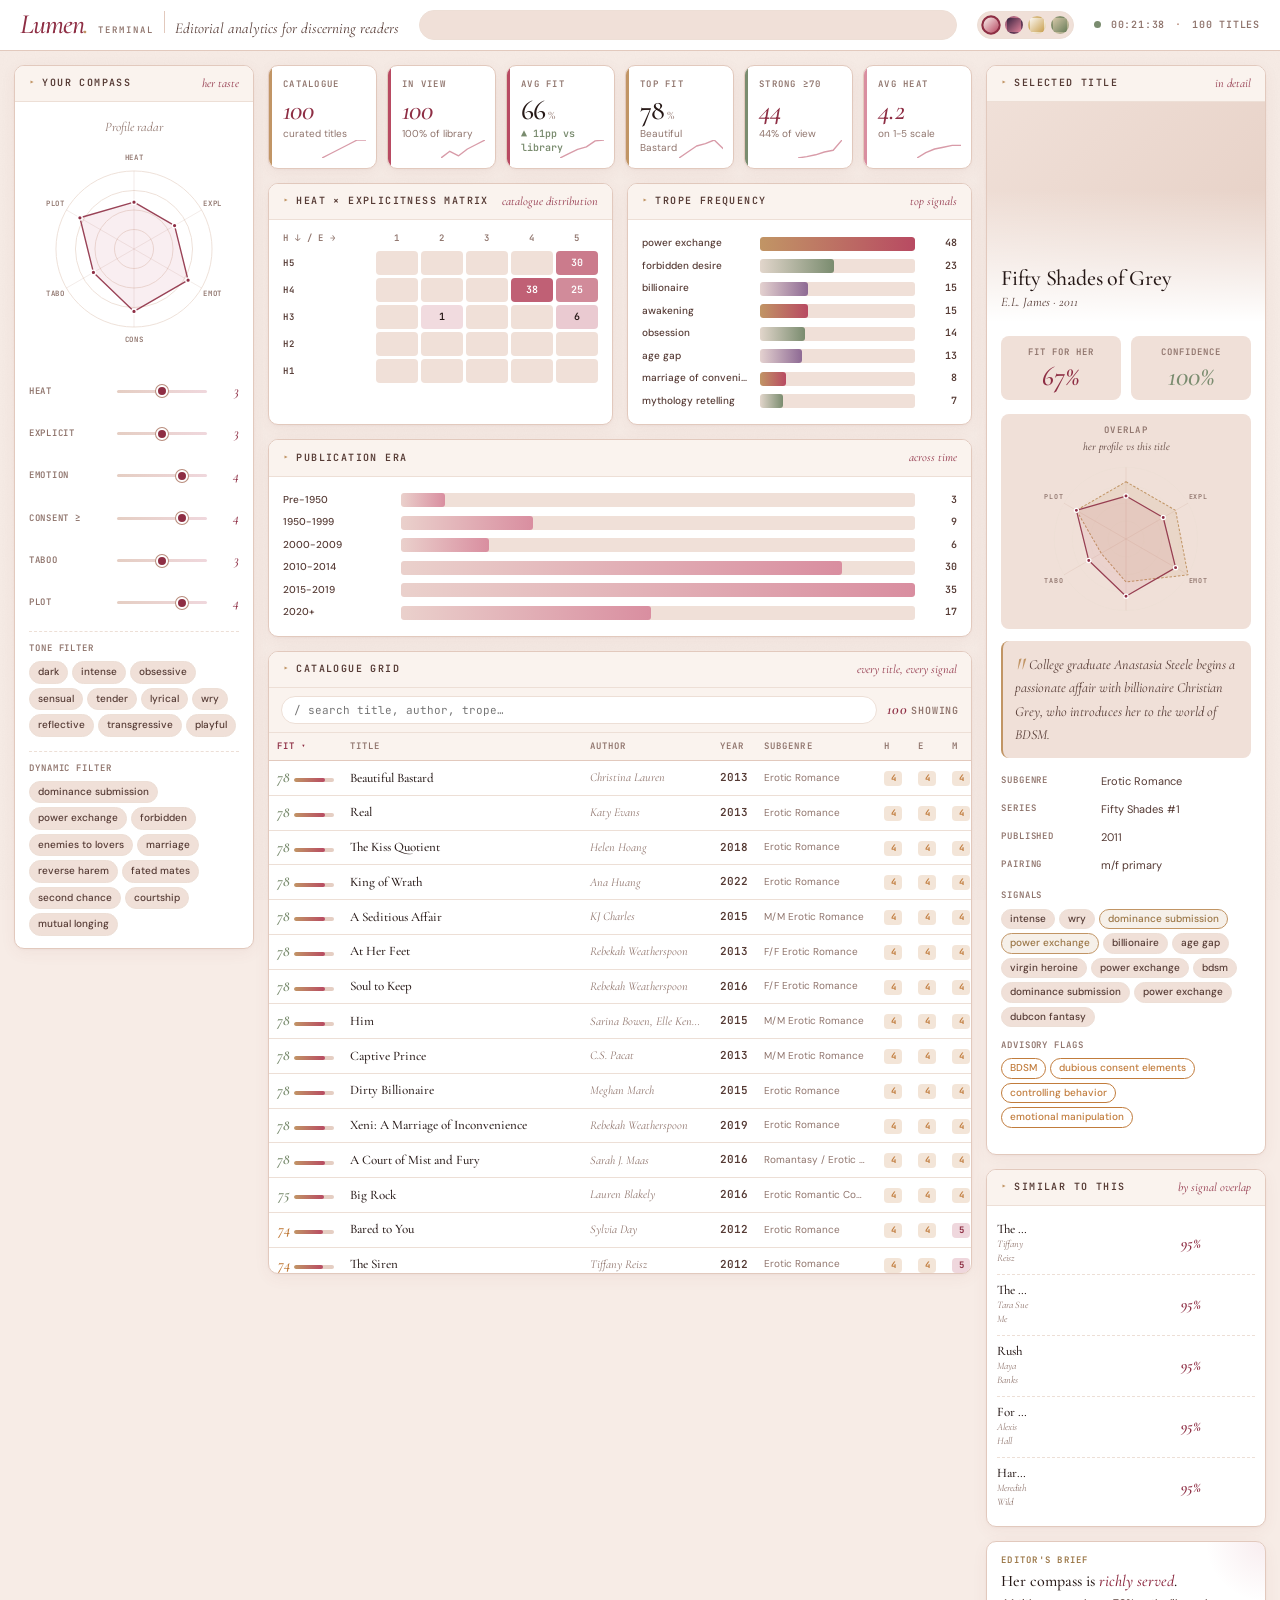
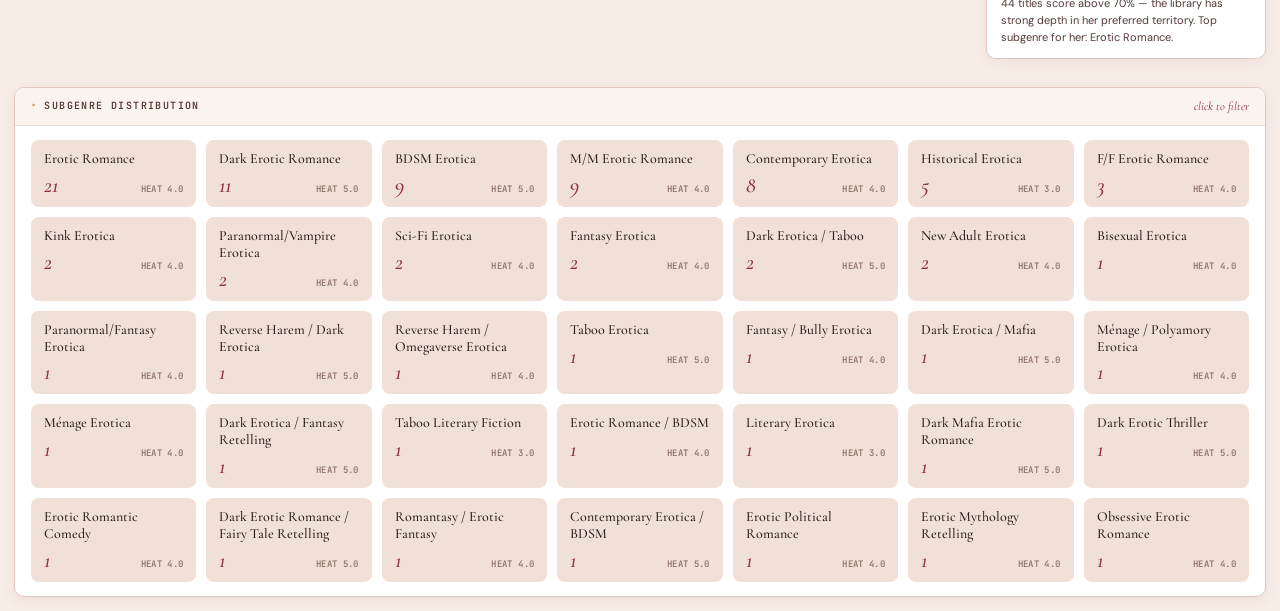
==== lumen_terminal.html @ 03bbaa9b "Rename lumen_terminal to lumen_terminal.html" ====
<!DOCTYPE html>
<html lang="en">
<head>
<meta charset="UTF-8">
<meta name="viewport" content="width=device-width, initial-scale=1.0">
<title>Lumen Terminal — Editorial Analytics for Discerning Readers</title>
<link href="https://fonts.googleapis.com/css2?family=Cormorant+Garamond:ital,wght@0,400;0,500;0,600;1,400;1,500&family=DM+Sans:wght@300;400;500;600;700&family=JetBrains+Mono:wght@400;500;600&display=swap" rel="stylesheet">
<style>
/* ============================================================
   THEME TOKENS — four feminine atmospheres, terminal density
   ============================================================ */
:root, body.theme-rose {
  --bg-base: #f7ece6; --bg-surface: #fdf8f4; --bg-sunk: #f0e0d8; --bg-deep: #e5cec3;
  --panel-bg: #ffffff; --panel-alt: #faf3ee;
  --border: #e2c9bd; --border-strong: #b88c7c; --border-faint: #eddfd6;
  --text: #261816; --text-soft: #553a34; --text-mute: #8f746c; --text-dim: #b09b93;
  --accent: #b84a62; --accent-deep: #8e2e44; --accent-soft: rgba(184,74,98,0.10); --accent-mid: rgba(184,74,98,0.22);
  --gold: #c19565; --gold-deep: #9a7545; --gold-soft: rgba(193,149,101,0.14);
  --sage: #7a8c6f; --sage-soft: rgba(122,140,111,0.12);
  --warn: #c17c3c; --warn-soft: rgba(193,124,60,0.15);
  --danger: #a63a3a; --danger-soft: rgba(166,58,58,0.12);
  --violet: #8e6a94; --violet-soft: rgba(142,106,148,0.12);
  --blush: #d98ea0;
  --grid-line: rgba(184,140,124,0.18);
  --shadow-soft: 0 1px 2px rgba(139,68,68,0.04), 0 4px 16px rgba(139,68,68,0.06);
  --shadow-lift: 0 2px 6px rgba(139,68,68,0.10), 0 16px 36px rgba(139,68,68,0.08);
}
body.theme-plum {
  --bg-base: #1a0f1d; --bg-surface: #241428; --bg-sunk: #1d1020; --bg-deep: #140a17;
  --panel-bg: #26172a; --panel-alt: #1f1224;
  --border: #3c2342; --border-strong: #5a3a63; --border-faint: #2d1a32;
  --text: #f5e7eb; --text-soft: #d4b8c1; --text-mute: #a58596; --text-dim: #7a6570;
  --accent: #e0829a; --accent-deep: #c05d78; --accent-soft: rgba(224,130,154,0.10); --accent-mid: rgba(224,130,154,0.28);
  --gold: #d4a574; --gold-deep: #b38855; --gold-soft: rgba(212,165,116,0.14);
  --sage: #9cb89a; --sage-soft: rgba(156,184,154,0.14);
  --warn: #e0a060; --warn-soft: rgba(224,160,96,0.16);
  --danger: #e07070; --danger-soft: rgba(224,112,112,0.14);
  --violet: #b89bc0; --violet-soft: rgba(184,155,192,0.14);
  --blush: #e8a5b6;
  --grid-line: rgba(212,184,193,0.12);
  --shadow-soft: 0 1px 2px rgba(0,0,0,0.3), 0 4px 16px rgba(0,0,0,0.3);
  --shadow-lift: 0 2px 6px rgba(0,0,0,0.4), 0 16px 36px rgba(0,0,0,0.35);
}
body.theme-pearl {
  --bg-base: #f7f0de; --bg-surface: #fdf9ec; --bg-sunk: #ede2c5; --bg-deep: #dfd0a8;
  --panel-bg: #ffffff; --panel-alt: #faf4e3;
  --border: #d9c694; --border-strong: #a68a4c; --border-faint: #e8dab4;
  --text: #2d2416; --text-soft: #5c4d32; --text-mute: #9c8a66; --text-dim: #bfae8a;
  --accent: #9c7a3c; --accent-deep: #7a5c28; --accent-soft: rgba(156,122,60,0.10); --accent-mid: rgba(156,122,60,0.22);
  --gold: #c9a050; --gold-deep: #a68236; --gold-soft: rgba(201,160,80,0.14);
  --sage: #8a9c70; --sage-soft: rgba(138,156,112,0.12);
  --warn: #b88a3c; --warn-soft: rgba(184,138,60,0.15);
  --danger: #a85040; --danger-soft: rgba(168,80,64,0.12);
  --violet: #9c7a94; --violet-soft: rgba(156,122,148,0.12);
  --blush: #d99880;
  --grid-line: rgba(166,138,76,0.18);
  --shadow-soft: 0 1px 2px rgba(120,90,30,0.05), 0 4px 16px rgba(120,90,30,0.07);
  --shadow-lift: 0 2px 6px rgba(120,90,30,0.10), 0 16px 36px rgba(120,90,30,0.09);
}
body.theme-botanical {
  --bg-base: #eae4d4; --bg-surface: #f5efdf; --bg-sunk: #ddd3b9; --bg-deep: #c4b799;
  --panel-bg: #ffffff; --panel-alt: #f0e9d4;
  --border: #c4b797; --border-strong: #8a7856; --border-faint: #d7cdad;
  --text: #22281c; --text-soft: #4a5240; --text-mute: #8a8e78; --text-dim: #a5a888;
  --accent: #a86670; --accent-deep: #7d4450; --accent-soft: rgba(168,102,112,0.10); --accent-mid: rgba(168,102,112,0.22);
  --gold: #b89a60; --gold-deep: #8f7744; --gold-soft: rgba(184,154,96,0.14);
  --sage: #6a7e5a; --sage-soft: rgba(106,126,90,0.14);
  --warn: #b87244; --warn-soft: rgba(184,114,68,0.15);
  --danger: #a65040; --danger-soft: rgba(166,80,64,0.12);
  --violet: #7a6984; --violet-soft: rgba(122,105,132,0.12);
  --blush: #c5918b;
  --grid-line: rgba(138,120,86,0.18);
  --shadow-soft: 0 1px 2px rgba(60,70,40,0.05), 0 4px 16px rgba(60,70,40,0.07);
  --shadow-lift: 0 2px 6px rgba(60,70,40,0.10), 0 16px 36px rgba(60,70,40,0.09);
}

*, *::before, *::after { margin: 0; padding: 0; box-sizing: border-box; }

html, body { min-height: 100%; }
body {
  background: var(--bg-base);
  color: var(--text);
  font-family: 'DM Sans', -apple-system, system-ui, sans-serif;
  font-size: 13px;
  line-height: 1.45;
  -webkit-font-smoothing: antialiased;
  transition: background-color 0.4s ease;
  overflow-x: hidden;
}

/* Subtle noise overlay */
body::before {
  content: '';
  position: fixed;
  inset: 0;
  background-image: url("data:image/svg+xml,%3Csvg xmlns='http://www.w3.org/2000/svg' width='120' height='120' viewBox='0 0 120 120'%3E%3Cfilter id='n'%3E%3CfeTurbulence type='fractalNoise' baseFrequency='0.9' numOctaves='2' stitchTiles='stitch'/%3E%3CfeColorMatrix values='0 0 0 0 0 0 0 0 0 0 0 0 0 0 0 0 0 0 0.03 0'/%3E%3C/filter%3E%3Crect width='100%25' height='100%25' filter='url(%23n)'/%3E%3C/svg%3E");
  opacity: 0.5;
  pointer-events: none;
  z-index: 1;
  mix-blend-mode: multiply;
}
body.theme-plum::before { mix-blend-mode: overlay; opacity: 0.3; }

.wrap { position: relative; z-index: 2; }

/* ============================================================
   COMMAND BAR
   ============================================================ */
.command-bar {
  display: grid;
  grid-template-columns: auto 1fr auto auto;
  align-items: center;
  gap: 20px;
  padding: 10px 20px;
  background: var(--panel-bg);
  border-bottom: 1px solid var(--border);
  position: sticky;
  top: 0;
  z-index: 50;
  backdrop-filter: blur(12px);
}

.brand {
  display: flex;
  align-items: baseline;
  gap: 10px;
}
.brand-mark {
  font-family: 'Cormorant Garamond', serif;
  font-style: italic;
  font-weight: 500;
  font-size: 28px;
  letter-spacing: -0.04em;
  color: var(--accent-deep);
  line-height: 1;
}
.brand-mark::after { content: '.'; color: var(--gold); }
.brand-sub {
  font-size: 9px;
  letter-spacing: 0.22em;
  text-transform: uppercase;
  color: var(--text-mute);
  font-weight: 600;
  font-family: 'JetBrains Mono', monospace;
}
.brand-divider {
  width: 1px;
  height: 22px;
  background: var(--border);
}
.brand-mode {
  font-family: 'Cormorant Garamond', serif;
  font-style: italic;
  font-size: 15px;
  color: var(--text-soft);
}

/* Ticker */
.ticker-wrap {
  overflow: hidden;
  white-space: nowrap;
  font-family: 'JetBrains Mono', monospace;
  font-size: 11px;
  letter-spacing: 0.02em;
  color: var(--text-soft);
  background: var(--bg-sunk);
  border: 1px solid var(--border-faint);
  border-radius: 999px;
  padding: 6px 0;
  position: relative;
}
.ticker-wrap::before,
.ticker-wrap::after {
  content: '';
  position: absolute;
  top: 0; bottom: 0;
  width: 32px;
  z-index: 2;
  pointer-events: none;
}
.ticker-wrap::before { left: 0; background: linear-gradient(90deg, var(--bg-sunk), transparent); }
.ticker-wrap::after { right: 0; background: linear-gradient(-90deg, var(--bg-sunk), transparent); }
.ticker {
  display: inline-block;
  animation: tick 60s linear infinite;
  padding-left: 100%;
}
@keyframes tick {
  from { transform: translateX(0); }
  to   { transform: translateX(-100%); }
}
.ticker-item {
  display: inline-block;
  padding: 0 28px;
  border-right: 1px solid var(--border-faint);
}
.ticker-symbol {
  color: var(--accent-deep);
  font-weight: 600;
  margin-right: 6px;
}
.ticker-val { color: var(--text); font-weight: 500; }
.ticker-delta { color: var(--sage); margin-left: 4px; }
.ticker-delta.neg { color: var(--warn); }

/* Theme switcher */
.theme-switcher {
  display: flex;
  gap: 5px;
  padding: 4px;
  background: var(--bg-sunk);
  border: 1px solid var(--border-faint);
  border-radius: 999px;
}
.theme-dot {
  width: 18px; height: 18px;
  border-radius: 50%;
  border: 2px solid transparent;
  cursor: pointer;
  transition: transform 0.15s, border-color 0.2s;
}
.theme-dot:hover { transform: scale(1.12); }
.theme-dot.active { border-color: var(--accent-deep); transform: scale(1.08); }
.theme-dot[data-theme="rose"]      { background: linear-gradient(135deg, #f9f0ec, #b84a62); }
.theme-dot[data-theme="plum"]      { background: linear-gradient(135deg, #3a2340, #e0829a); }
.theme-dot[data-theme="pearl"]     { background: linear-gradient(135deg, #faf6ef, #c9a050); }
.theme-dot[data-theme="botanical"] { background: linear-gradient(135deg, #d4c6a7, #6a7e5a); }

.sys-status {
  display: flex;
  align-items: center;
  gap: 10px;
  font-family: 'JetBrains Mono', monospace;
  font-size: 10px;
  color: var(--text-mute);
  letter-spacing: 0.08em;
  text-transform: uppercase;
  font-weight: 600;
}
.live-dot {
  display: inline-block;
  width: 7px; height: 7px;
  background: var(--sage);
  border-radius: 50%;
  animation: pulse 2s ease-in-out infinite;
}
@keyframes pulse {
  0%, 100% { opacity: 1; box-shadow: 0 0 0 0 rgba(122,140,111,0.55); }
  50% { opacity: 0.7; box-shadow: 0 0 0 5px rgba(122,140,111,0); }
}

/* ============================================================
   DASHBOARD GRID
   ============================================================ */
.dashboard {
  display: grid;
  grid-template-columns: 280px 1fr 320px;
  gap: 14px;
  padding: 14px;
  max-width: 1800px;
  margin: 0 auto;
  align-items: start;
}

/* ============================================================
   PANEL BASE
   ============================================================ */
.panel {
  background: var(--panel-bg);
  border: 1px solid var(--border);
  border-radius: 10px;
  overflow: hidden;
  box-shadow: var(--shadow-soft);
}
.panel-head {
  display: flex;
  align-items: center;
  justify-content: space-between;
  padding: 9px 14px;
  background: var(--panel-alt);
  border-bottom: 1px solid var(--border-faint);
}
.panel-title {
  font-family: 'JetBrains Mono', monospace;
  font-size: 10px;
  letter-spacing: 0.14em;
  text-transform: uppercase;
  color: var(--text-soft);
  font-weight: 600;
}
.panel-title::before {
  content: '▸';
  color: var(--gold);
  margin-right: 6px;
  font-weight: 700;
}
.panel-sub {
  font-family: 'Cormorant Garamond', serif;
  font-style: italic;
  font-size: 12px;
  color: var(--accent-deep);
}
.panel-body { padding: 12px 14px; }
.panel-body.compact { padding: 8px 10px; }
.panel-body.flush { padding: 0; }

/* ============================================================
   LEFT COLUMN — taste profile + filters
   ============================================================ */
.profile-panel .panel-body {
  display: flex;
  flex-direction: column;
  gap: 14px;
}
.taste-compass {
  position: relative;
  padding: 4px;
}
.compass-label {
  text-align: center;
  font-family: 'Cormorant Garamond', serif;
  font-style: italic;
  font-size: 13px;
  color: var(--text-mute);
  margin-bottom: 2px;
}
.compass-svg { width: 100%; height: 220px; display: block; }
.compass-axis { stroke: var(--grid-line); stroke-width: 1; fill: none; }
.compass-ring { stroke: var(--border-faint); stroke-width: 1; fill: none; }
.compass-label-text {
  font-family: 'JetBrains Mono', monospace;
  font-size: 8px;
  letter-spacing: 0.1em;
  fill: var(--text-mute);
  text-transform: uppercase;
  font-weight: 600;
}
.compass-val {
  font-family: 'JetBrains Mono', monospace;
  font-size: 9px;
  fill: var(--text-dim);
}
.compass-shape {
  fill: var(--accent-soft);
  stroke: var(--accent-deep);
  stroke-width: 1.5;
  stroke-linejoin: round;
  opacity: 0.9;
}
.compass-point {
  fill: var(--accent-deep);
  stroke: var(--panel-bg);
  stroke-width: 1.5;
}

/* Slider mini */
.slider-mini {
  display: grid;
  grid-template-columns: 80px 1fr 24px;
  gap: 8px;
  align-items: center;
  padding: 4px 0;
}
.slider-mini-label {
  font-family: 'JetBrains Mono', monospace;
  font-size: 9px;
  letter-spacing: 0.08em;
  text-transform: uppercase;
  color: var(--text-mute);
  font-weight: 600;
}
.slider-mini input[type="range"] {
  -webkit-appearance: none;
  appearance: none;
  width: 100%;
  height: 3px;
  background: linear-gradient(90deg, var(--bg-deep), var(--accent-mid));
  border-radius: 3px;
  outline: none;
}
.slider-mini input[type="range"]::-webkit-slider-thumb {
  -webkit-appearance: none;
  width: 12px; height: 12px;
  background: var(--accent-deep);
  border-radius: 50%;
  cursor: pointer;
  border: 2px solid var(--panel-bg);
  box-shadow: 0 0 0 1px var(--border-strong);
}
.slider-mini input[type="range"]::-moz-range-thumb {
  width: 12px; height: 12px;
  background: var(--accent-deep);
  border-radius: 50%;
  cursor: pointer;
  border: 2px solid var(--panel-bg);
}
.slider-mini-val {
  font-family: 'Cormorant Garamond', serif;
  font-style: italic;
  font-size: 14px;
  color: var(--accent-deep);
  font-weight: 500;
  text-align: right;
}

/* Filter chips */
.filter-section { padding-top: 10px; border-top: 1px dashed var(--border-faint); }
.filter-section-label {
  font-family: 'JetBrains Mono', monospace;
  font-size: 9px;
  letter-spacing: 0.1em;
  text-transform: uppercase;
  color: var(--text-mute);
  font-weight: 600;
  margin-bottom: 6px;
}
.chip-row { display: flex; flex-wrap: wrap; gap: 4px; }
.chip {
  font-size: 10px;
  padding: 3px 8px;
  border-radius: 999px;
  background: var(--bg-sunk);
  border: 1px solid var(--border-faint);
  color: var(--text-soft);
  cursor: pointer;
  transition: all 0.15s;
  user-select: none;
  font-weight: 500;
}
.chip:hover { border-color: var(--border-strong); color: var(--text); }
.chip.active {
  background: var(--accent-deep);
  color: #fff;
  border-color: var(--accent-deep);
  box-shadow: 0 1px 4px var(--accent-mid);
}

/* ============================================================
   CENTRE COLUMN — KPIs, charts, grid
   ============================================================ */
.centre-col { display: flex; flex-direction: column; gap: 14px; min-width: 0; }

/* KPI row */
.kpi-strip {
  display: grid;
  grid-template-columns: repeat(6, 1fr);
  gap: 10px;
}
.kpi-cell {
  background: var(--panel-bg);
  border: 1px solid var(--border);
  border-radius: 10px;
  padding: 12px 14px;
  position: relative;
  overflow: hidden;
  transition: transform 0.18s, box-shadow 0.18s;
  box-shadow: var(--shadow-soft);
}
.kpi-cell:hover { transform: translateY(-2px); box-shadow: var(--shadow-lift); }
.kpi-cell::before {
  content: '';
  position: absolute;
  left: 0; top: 0; bottom: 0;
  width: 3px;
  background: var(--accent);
}
.kpi-cell.good::before { background: var(--sage); }
.kpi-cell.warn::before { background: var(--warn); }
.kpi-cell.gold::before { background: var(--gold); }
.kpi-cell.violet::before { background: var(--violet); }
.kpi-cell.blush::before { background: var(--blush); }

.kpi-cell-label {
  font-family: 'JetBrains Mono', monospace;
  font-size: 9px;
  letter-spacing: 0.14em;
  text-transform: uppercase;
  color: var(--text-mute);
  font-weight: 600;
  margin-bottom: 5px;
}
.kpi-cell-val {
  font-family: 'Cormorant Garamond', serif;
  font-size: 28px;
  font-weight: 500;
  letter-spacing: -0.02em;
  line-height: 1;
  color: var(--text);
  margin-bottom: 3px;
}
.kpi-cell-val em { font-style: italic; color: var(--accent-deep); }
.kpi-cell-val .unit {
  font-size: 13px;
  color: var(--text-mute);
  font-weight: 400;
  margin-left: 2px;
}
.kpi-cell-sub {
  display: flex;
  align-items: center;
  gap: 4px;
  font-size: 10px;
  color: var(--text-mute);
}
.kpi-delta {
  font-family: 'JetBrains Mono', monospace;
  font-weight: 600;
  font-size: 10px;
}
.kpi-delta.up { color: var(--sage); }
.kpi-delta.down { color: var(--warn); }
.kpi-spark {
  position: absolute;
  bottom: 10px;
  right: 10px;
  width: 44px;
  height: 18px;
  opacity: 0.55;
}

/* Charts row */
.charts-row {
  display: grid;
  grid-template-columns: 1.2fr 1fr 1fr;
  gap: 14px;
}

/* Heat matrix (heatmap) */
.heatmap-wrap {
  padding: 12px 14px 14px;
}
.heatmap-row {
  display: grid;
  grid-template-columns: 90px repeat(5, 1fr);
  gap: 3px;
  align-items: center;
  margin-bottom: 3px;
}
.heatmap-row.hdr {
  margin-bottom: 6px;
  font-family: 'JetBrains Mono', monospace;
  font-size: 9px;
  letter-spacing: 0.1em;
  text-transform: uppercase;
  color: var(--text-mute);
  font-weight: 600;
}
.heatmap-row.hdr > div:not(:first-child) { text-align: center; }
.heatmap-row-label {
  font-family: 'JetBrains Mono', monospace;
  font-size: 9px;
  letter-spacing: 0.08em;
  text-transform: uppercase;
  color: var(--text-soft);
  font-weight: 600;
}
.heatmap-cell {
  height: 24px;
  border-radius: 4px;
  display: flex;
  align-items: center;
  justify-content: center;
  font-family: 'JetBrains Mono', monospace;
  font-size: 10px;
  font-weight: 600;
  cursor: default;
  transition: transform 0.12s;
}
.heatmap-cell:hover { transform: scale(1.08); outline: 1px solid var(--border-strong); }
.heatmap-cell.empty { background: var(--bg-sunk); color: var(--text-dim); }

/* Bar charts */
.barchart {
  padding: 12px 14px;
}
.bar-row {
  display: grid;
  grid-template-columns: 110px 1fr 34px;
  align-items: center;
  gap: 8px;
  padding: 4px 0;
}
.bar-label {
  font-size: 10px;
  color: var(--text-soft);
  overflow: hidden;
  text-overflow: ellipsis;
  white-space: nowrap;
  font-weight: 500;
}
.bar-track {
  height: 14px;
  background: var(--bg-sunk);
  border-radius: 3px;
  overflow: hidden;
  position: relative;
}
.bar-fill {
  height: 100%;
  background: linear-gradient(90deg, var(--gold), var(--accent));
  border-radius: 3px;
  position: relative;
  transition: width 0.4s ease;
}
.bar-fill.sage { background: linear-gradient(90deg, var(--sage-soft), var(--sage)); }
.bar-fill.violet { background: linear-gradient(90deg, var(--violet-soft), var(--violet)); }
.bar-fill.blush { background: linear-gradient(90deg, var(--accent-soft), var(--blush)); }
.bar-val {
  font-family: 'JetBrains Mono', monospace;
  font-size: 10px;
  color: var(--text-soft);
  font-weight: 600;
  text-align: right;
}

/* Data grid — Bloomberg-style dense table */
.grid-panel .panel-body { padding: 0; }
.data-grid {
  width: 100%;
  font-family: 'DM Sans', sans-serif;
  font-size: 11px;
  border-collapse: collapse;
}
.data-grid thead {
  background: var(--panel-alt);
  position: sticky;
  top: 0;
  z-index: 5;
}
.data-grid thead th {
  padding: 7px 8px;
  text-align: left;
  font-family: 'JetBrains Mono', monospace;
  font-size: 9px;
  letter-spacing: 0.12em;
  text-transform: uppercase;
  color: var(--text-mute);
  font-weight: 600;
  border-bottom: 1px solid var(--border);
  white-space: nowrap;
  cursor: pointer;
  user-select: none;
}
.data-grid thead th:hover { color: var(--accent-deep); }
.data-grid thead th.sorted { color: var(--accent-deep); }
.data-grid thead th.sorted::after {
  content: ' ▾';
  font-size: 8px;
}
.data-grid thead th.sorted.asc::after { content: ' ▴'; }
.data-grid tbody tr {
  border-bottom: 1px solid var(--border-faint);
  cursor: pointer;
  transition: background 0.1s;
}
.data-grid tbody tr:hover { background: var(--bg-sunk); }
.data-grid tbody tr.selected {
  background: var(--accent-soft);
  box-shadow: inset 3px 0 0 var(--accent-deep);
}
.data-grid td {
  padding: 6px 8px;
  white-space: nowrap;
  overflow: hidden;
  text-overflow: ellipsis;
  vertical-align: middle;
}
.data-grid td.title-col {
  font-family: 'Cormorant Garamond', serif;
  font-weight: 500;
  font-size: 13px;
  color: var(--text);
  max-width: 240px;
}
.data-grid td.author-col {
  font-family: 'Cormorant Garamond', serif;
  font-style: italic;
  font-size: 12px;
  color: var(--text-mute);
  max-width: 130px;
}
.data-grid td.num-col {
  font-family: 'JetBrains Mono', monospace;
  font-weight: 600;
  text-align: center;
  color: var(--text-soft);
}
.data-grid td.fit-col {
  font-family: 'Cormorant Garamond', serif;
  font-style: italic;
  font-size: 15px;
  font-weight: 600;
  color: var(--accent-deep);
  text-align: center;
}
.data-grid td.fit-col.strong { color: var(--sage); }
.data-grid td.fit-col.mid { color: var(--warn); }
.data-grid td.fit-col.low { color: var(--text-dim); }
.data-grid td.sub-col {
  font-size: 10px;
  color: var(--text-mute);
  max-width: 120px;
}

/* Pills inside grid */
.rate-pill {
  display: inline-block;
  padding: 1px 6px;
  font-size: 9px;
  font-family: 'JetBrains Mono', monospace;
  font-weight: 700;
  border-radius: 4px;
  min-width: 18px;
  text-align: center;
}
.rate-h1 { background: rgba(122,140,111,0.15); color: var(--sage); }
.rate-h2 { background: rgba(122,140,111,0.22); color: var(--sage); }
.rate-h3 { background: rgba(193,149,101,0.20); color: var(--gold-deep); }
.rate-h4 { background: rgba(193,124,60,0.20); color: var(--warn); }
.rate-h5 { background: var(--accent-mid); color: var(--accent-deep); }

.mini-bar {
  display: inline-block;
  width: 40px;
  height: 4px;
  background: var(--bg-deep);
  border-radius: 2px;
  overflow: hidden;
  vertical-align: middle;
  position: relative;
}
.mini-bar-fill {
  height: 100%;
  background: linear-gradient(90deg, var(--gold), var(--accent));
  border-radius: 2px;
}

/* Grid controls */
.grid-controls {
  display: flex;
  align-items: center;
  gap: 10px;
  padding: 8px 12px;
  background: var(--panel-alt);
  border-bottom: 1px solid var(--border-faint);
}
.search-input {
  flex: 1;
  padding: 6px 12px;
  background: var(--panel-bg);
  border: 1px solid var(--border-faint);
  border-radius: 999px;
  font-family: 'JetBrains Mono', monospace;
  font-size: 11px;
  color: var(--text);
  outline: none;
}
.search-input:focus { border-color: var(--accent-deep); }
.grid-count {
  font-family: 'JetBrains Mono', monospace;
  font-size: 10px;
  color: var(--text-mute);
  letter-spacing: 0.08em;
  font-weight: 600;
}
.grid-count em {
  font-family: 'Cormorant Garamond', serif;
  font-style: italic;
  font-size: 15px;
  color: var(--accent-deep);
  margin-right: 4px;
}

.grid-scroll {
  max-height: 540px;
  overflow-y: auto;
}
.grid-scroll::-webkit-scrollbar { width: 6px; }
.grid-scroll::-webkit-scrollbar-thumb { background: var(--border-strong); border-radius: 3px; }

/* ============================================================
   RIGHT COLUMN — book detail, insights
   ============================================================ */
.right-col { display: flex; flex-direction: column; gap: 14px; }

.detail-panel .panel-body { padding: 0; }
.detail-cover {
  position: relative;
  height: 220px;
  background: linear-gradient(135deg, var(--bg-sunk), var(--bg-deep));
  overflow: hidden;
}
.detail-cover img {
  width: 100%;
  height: 100%;
  object-fit: cover;
  object-position: center;
  opacity: 0.85;
}
.detail-cover::after {
  content: '';
  position: absolute;
  inset: 0;
  background: linear-gradient(180deg, transparent 40%, var(--panel-bg) 100%);
  pointer-events: none;
}
.detail-cover-meta {
  position: absolute;
  bottom: 10px;
  left: 14px;
  right: 14px;
  z-index: 2;
}
.detail-title {
  font-family: 'Cormorant Garamond', serif;
  font-weight: 500;
  font-size: 22px;
  line-height: 1.1;
  color: var(--text);
  letter-spacing: -0.01em;
  margin-bottom: 3px;
}
.detail-author {
  font-family: 'Cormorant Garamond', serif;
  font-style: italic;
  font-size: 13px;
  color: var(--text-soft);
}
.detail-content { padding: 14px; }
.detail-fit-strip {
  display: grid;
  grid-template-columns: 1fr 1fr;
  gap: 10px;
  margin-bottom: 14px;
}
.detail-fit-cell {
  background: var(--bg-sunk);
  border-radius: 8px;
  padding: 10px 12px;
  text-align: center;
}
.detail-fit-label {
  font-family: 'JetBrains Mono', monospace;
  font-size: 9px;
  letter-spacing: 0.12em;
  text-transform: uppercase;
  color: var(--text-mute);
  font-weight: 600;
  margin-bottom: 3px;
}
.detail-fit-val {
  font-family: 'Cormorant Garamond', serif;
  font-style: italic;
  font-weight: 500;
  font-size: 28px;
  color: var(--accent-deep);
  line-height: 1;
}
.detail-fit-val.sage { color: var(--sage); }
.detail-fit-val.warn { color: var(--warn); }

.detail-summary {
  font-size: 12px;
  color: var(--text-soft);
  line-height: 1.65;
  margin-bottom: 12px;
  padding: 12px;
  background: var(--bg-sunk);
  border-radius: 8px;
  border-left: 2px solid var(--gold);
  font-style: italic;
  font-family: 'Cormorant Garamond', serif;
  font-size: 14px;
}
.detail-summary::before {
  content: '"';
  font-family: 'Cormorant Garamond', serif;
  font-size: 32px;
  color: var(--gold);
  line-height: 0;
  position: relative;
  top: 10px;
  margin-right: 4px;
}

.detail-kv {
  display: grid;
  grid-template-columns: 90px 1fr;
  gap: 4px 10px;
  font-size: 11px;
  margin-bottom: 12px;
}
.detail-kv dt {
  font-family: 'JetBrains Mono', monospace;
  font-size: 9px;
  letter-spacing: 0.1em;
  text-transform: uppercase;
  color: var(--text-mute);
  font-weight: 600;
  padding: 4px 0;
}
.detail-kv dd {
  color: var(--text-soft);
  padding: 4px 0;
}

.detail-tags { display: flex; flex-wrap: wrap; gap: 4px; margin-bottom: 12px; }
.detail-tag {
  font-size: 10px;
  padding: 2px 8px;
  border-radius: 999px;
  background: var(--bg-sunk);
  color: var(--text-soft);
  border: 1px solid var(--border-faint);
  font-weight: 500;
}
.detail-tag.warn {
  background: transparent;
  border-color: var(--warn);
  color: var(--warn);
}
.detail-tag.gold {
  background: var(--gold-soft);
  border-color: var(--gold);
  color: var(--gold-deep);
}

.detail-radar-wrap {
  background: var(--bg-sunk);
  border-radius: 8px;
  padding: 10px;
  margin-bottom: 12px;
}
.detail-radar-title {
  font-family: 'JetBrains Mono', monospace;
  font-size: 9px;
  letter-spacing: 0.14em;
  text-transform: uppercase;
  color: var(--text-mute);
  font-weight: 600;
  text-align: center;
  margin-bottom: 2px;
}
.detail-radar-sub {
  font-family: 'Cormorant Garamond', serif;
  font-style: italic;
  font-size: 11px;
  color: var(--text-soft);
  text-align: center;
  margin-bottom: 4px;
}

/* Similar books */
.similar-item {
  display: grid;
  grid-template-columns: 34px 1fr 44px;
  gap: 10px;
  padding: 8px 0;
  border-bottom: 1px dashed var(--border-faint);
  align-items: center;
  cursor: pointer;
  transition: background 0.1s;
}
.similar-item:last-child { border-bottom: none; }
.similar-item:hover { background: var(--bg-sunk); }
.similar-item-cover {
  width: 34px; height: 44px;
  border-radius: 3px;
  background: var(--bg-deep);
  object-fit: cover;
  object-position: center;
}
.similar-item-title {
  font-family: 'Cormorant Garamond', serif;
  font-weight: 500;
  font-size: 13px;
  color: var(--text);
  line-height: 1.15;
  overflow: hidden;
  text-overflow: ellipsis;
  white-space: nowrap;
}
.similar-item-author {
  font-family: 'Cormorant Garamond', serif;
  font-style: italic;
  font-size: 10px;
  color: var(--text-mute);
}
.similar-item-score {
  font-family: 'Cormorant Garamond', serif;
  font-style: italic;
  font-size: 15px;
  font-weight: 600;
  color: var(--accent-deep);
  text-align: right;
}

/* Insight cards */
.insight {
  background: var(--panel-bg);
  border: 1px solid var(--border);
  border-radius: 10px;
  padding: 12px 14px;
  box-shadow: var(--shadow-soft);
  position: relative;
  overflow: hidden;
}
.insight::before {
  content: '';
  position: absolute;
  top: 0; right: 0;
  width: 60px;
  height: 60px;
  background: radial-gradient(circle at top right, var(--accent-soft), transparent 70%);
  pointer-events: none;
}
.insight-label {
  font-family: 'JetBrains Mono', monospace;
  font-size: 9px;
  letter-spacing: 0.14em;
  text-transform: uppercase;
  color: var(--gold-deep);
  font-weight: 600;
  margin-bottom: 4px;
}
.insight-title {
  font-family: 'Cormorant Garamond', serif;
  font-size: 16px;
  font-weight: 500;
  margin-bottom: 4px;
  line-height: 1.25;
}
.insight-title em { font-style: italic; color: var(--accent-deep); }
.insight-body {
  font-size: 11px;
  color: var(--text-soft);
  line-height: 1.55;
}

/* ============================================================
   FOOTER STRIP — category distribution
   ============================================================ */
.footer-strip {
  padding: 14px;
  max-width: 1800px;
  margin: 0 auto;
}
.distribution-panel {
  background: var(--panel-bg);
  border: 1px solid var(--border);
  border-radius: 10px;
  overflow: hidden;
  box-shadow: var(--shadow-soft);
}
.distribution-head {
  padding: 10px 16px;
  background: var(--panel-alt);
  border-bottom: 1px solid var(--border-faint);
  display: flex;
  justify-content: space-between;
  align-items: center;
}
.distribution-body {
  padding: 14px 16px;
  display: grid;
  grid-template-columns: repeat(auto-fill, minmax(160px, 1fr));
  gap: 10px;
}
.genre-tile {
  background: var(--bg-sunk);
  border-radius: 8px;
  padding: 10px 12px;
  position: relative;
  overflow: hidden;
  cursor: pointer;
  transition: all 0.18s;
  border: 1px solid transparent;
}
.genre-tile:hover {
  border-color: var(--border-strong);
  background: var(--bg-surface);
}
.genre-tile.filter-active {
  border-color: var(--accent-deep);
  background: var(--accent-soft);
}
.genre-tile-name {
  font-family: 'Cormorant Garamond', serif;
  font-size: 14px;
  font-weight: 500;
  line-height: 1.2;
  margin-bottom: 6px;
  color: var(--text);
}
.genre-tile-stats {
  display: flex;
  justify-content: space-between;
  align-items: baseline;
}
.genre-tile-count {
  font-family: 'Cormorant Garamond', serif;
  font-style: italic;
  font-size: 22px;
  font-weight: 500;
  color: var(--accent-deep);
  line-height: 1;
}
.genre-tile-avg {
  font-family: 'JetBrains Mono', monospace;
  font-size: 9px;
  color: var(--text-mute);
  letter-spacing: 0.04em;
  font-weight: 600;
}

/* Toast */
#toast {
  position: fixed;
  bottom: 20px;
  right: 20px;
  background: var(--text);
  color: var(--bg-surface);
  padding: 10px 18px;
  border-radius: 999px;
  font-size: 12px;
  font-weight: 500;
  box-shadow: var(--shadow-lift);
  opacity: 0;
  transform: translateY(8px);
  transition: all 0.25s;
  pointer-events: none;
  z-index: 999;
  font-family: 'DM Sans', sans-serif;
}
#toast.show { opacity: 1; transform: translateY(0); }

/* ============================================================
   RESPONSIVE
   ============================================================ */
@media (max-width: 1400px) {
  .dashboard { grid-template-columns: 240px 1fr 280px; }
  .charts-row { grid-template-columns: 1fr 1fr; }
  .charts-row > :nth-child(3) { grid-column: 1 / -1; }
}
@media (max-width: 1100px) {
  .dashboard { grid-template-columns: 1fr; }
  .kpi-strip { grid-template-columns: repeat(3, 1fr); }
  .ticker-wrap { display: none; }
}
@media (max-width: 720px) {
  .dashboard { padding: 8px; gap: 8px; }
  .kpi-strip { grid-template-columns: repeat(2, 1fr); gap: 8px; }
  .charts-row { grid-template-columns: 1fr; }
  .data-grid { font-size: 10px; }
  .data-grid td { padding: 5px 6px; }
  .command-bar { grid-template-columns: auto auto; gap: 10px; padding: 8px 12px; }
  .command-bar > :nth-child(2) { display: none; }
  .distribution-body { grid-template-columns: repeat(2, 1fr); }
}
</style>
</head>
<body class="theme-rose">

<div class="wrap">

  <!-- ============= COMMAND BAR ============= -->
  <header class="command-bar">
    <div class="brand">
      <div class="brand-mark">Lumen</div>
      <div class="brand-sub">TERMINAL</div>
      <div class="brand-divider"></div>
      <div class="brand-mode">Editorial analytics for discerning readers</div>
    </div>

    <div class="ticker-wrap">
      <div class="ticker" id="ticker"></div>
    </div>

    <div class="theme-switcher" id="themeSwitcher">
      <div class="theme-dot active" data-theme="rose" title="Rose Atelier"></div>
      <div class="theme-dot" data-theme="plum" title="Midnight Plum"></div>
      <div class="theme-dot" data-theme="pearl" title="Pearl & Gold"></div>
      <div class="theme-dot" data-theme="botanical" title="Botanical Dusk"></div>
    </div>

    <div class="sys-status">
      <span class="live-dot"></span>
      <span id="sysTime">—</span>
      <span style="color:var(--border-strong);">·</span>
      <span id="sysCount">100 titles</span>
    </div>
  </header>

  <!-- ============= DASHBOARD GRID ============= -->
  <div class="dashboard">

    <!-- ============ LEFT: TASTE COMPASS ============ -->
    <aside class="left-col">
      <div class="panel profile-panel">
        <div class="panel-head">
          <span class="panel-title">Your Compass</span>
          <span class="panel-sub">her taste</span>
        </div>
        <div class="panel-body">
          <div class="taste-compass">
            <div class="compass-label">Profile radar</div>
            <svg class="compass-svg" id="userRadar" viewBox="-110 -110 220 220"></svg>
          </div>

          <div class="slider-mini"><div class="slider-mini-label">Heat</div><input type="range" id="s_heat" min="1" max="5" value="3"><div class="slider-mini-val" id="v_heat">3</div></div>
          <div class="slider-mini"><div class="slider-mini-label">Explicit</div><input type="range" id="s_explicit" min="1" max="5" value="3"><div class="slider-mini-val" id="v_explicit">3</div></div>
          <div class="slider-mini"><div class="slider-mini-label">Emotion</div><input type="range" id="s_emotion" min="1" max="5" value="4"><div class="slider-mini-val" id="v_emotion">4</div></div>
          <div class="slider-mini"><div class="slider-mini-label">Consent ≥</div><input type="range" id="s_consent" min="1" max="5" value="4"><div class="slider-mini-val" id="v_consent">4</div></div>
          <div class="slider-mini"><div class="slider-mini-label">Taboo</div><input type="range" id="s_taboo" min="1" max="5" value="3"><div class="slider-mini-val" id="v_taboo">3</div></div>
          <div class="slider-mini"><div class="slider-mini-label">Plot</div><input type="range" id="s_plot" min="1" max="5" value="4"><div class="slider-mini-val" id="v_plot">4</div></div>

          <div class="filter-section">
            <div class="filter-section-label">Tone filter</div>
            <div class="chip-row" id="toneChips"></div>
          </div>

          <div class="filter-section">
            <div class="filter-section-label">Dynamic filter</div>
            <div class="chip-row" id="dynamicChips"></div>
          </div>
        </div>
      </div>
    </aside>

    <!-- ============ CENTRE: KPIS + CHARTS + GRID ============ -->
    <main class="centre-col">

      <!-- KPI strip -->
      <div class="kpi-strip" id="kpiStrip"></div>

      <!-- Charts row -->
      <div class="charts-row">
        <!-- Heat × Explicit matrix -->
        <div class="panel">
          <div class="panel-head">
            <span class="panel-title">Heat × Explicitness matrix</span>
            <span class="panel-sub">catalogue distribution</span>
          </div>
          <div class="heatmap-wrap" id="heatmap"></div>
        </div>
        <!-- Top tropes -->
        <div class="panel">
          <div class="panel-head">
            <span class="panel-title">Trope frequency</span>
            <span class="panel-sub">top signals</span>
          </div>
          <div class="barchart" id="tropeBar"></div>
        </div>
        <!-- Era distribution -->
        <div class="panel">
          <div class="panel-head">
            <span class="panel-title">Publication era</span>
            <span class="panel-sub">across time</span>
          </div>
          <div class="barchart" id="eraBar"></div>
        </div>
      </div>

      <!-- Main data grid -->
      <div class="panel grid-panel">
        <div class="panel-head">
          <span class="panel-title">Catalogue Grid</span>
          <span class="panel-sub">every title, every signal</span>
        </div>
        <div class="grid-controls">
          <input type="text" class="search-input" id="searchInput" placeholder="/ search title, author, trope…" />
          <div class="grid-count"><em id="gridCount">100</em>SHOWING</div>
        </div>
        <div class="grid-scroll">
          <table class="data-grid" id="dataGrid">
            <thead>
              <tr>
                <th data-sort="fit" class="sorted">Fit</th>
                <th data-sort="title">Title</th>
                <th data-sort="author">Author</th>
                <th data-sort="year">Year</th>
                <th data-sort="subgenre">Subgenre</th>
                <th data-sort="heat" title="Heat">H</th>
                <th data-sort="explicit" title="Explicit">E</th>
                <th data-sort="emotion" title="Emotion">M</th>
                <th data-sort="consent" title="Consent">C</th>
                <th data-sort="taboo" title="Taboo">T</th>
                <th data-sort="plot" title="Plot">P</th>
                <th>Signals</th>
              </tr>
            </thead>
            <tbody id="gridBody"></tbody>
          </table>
        </div>
      </div>

    </main>

    <!-- ============ RIGHT: BOOK DETAIL ============ -->
    <aside class="right-col">

      <div class="panel detail-panel">
        <div class="panel-head">
          <span class="panel-title">Selected Title</span>
          <span class="panel-sub">in detail</span>
        </div>
        <div class="panel-body flush">
          <div class="detail-cover" id="detailCover">
            <div class="detail-cover-meta">
              <div class="detail-title" id="detailTitle">Select a title</div>
              <div class="detail-author" id="detailAuthor">from the grid</div>
            </div>
          </div>
          <div class="detail-content" id="detailContent">
            <div class="detail-fit-strip">
              <div class="detail-fit-cell">
                <div class="detail-fit-label">Fit for her</div>
                <div class="detail-fit-val" id="detFit">—</div>
              </div>
              <div class="detail-fit-cell">
                <div class="detail-fit-label">Confidence</div>
                <div class="detail-fit-val sage" id="detConf">—</div>
              </div>
            </div>

            <div class="detail-radar-wrap">
              <div class="detail-radar-title">Overlap</div>
              <div class="detail-radar-sub">her profile vs this title</div>
              <svg class="compass-svg" id="detailRadar" viewBox="-95 -95 190 190" style="height:160px;"></svg>
            </div>

            <div class="detail-summary" id="detailSummary">Choose a title from the grid to see its profile, signal overlap with yours, and editorial notes.</div>

            <dl class="detail-kv" id="detailKV"></dl>

            <div class="filter-section-label" style="margin-bottom:6px;">Signals</div>
            <div class="detail-tags" id="detailTags"></div>

            <div class="filter-section-label" style="margin-bottom:6px;">Advisory flags</div>
            <div class="detail-tags" id="detailWarnings"></div>
          </div>
        </div>
      </div>

      <div class="panel">
        <div class="panel-head">
          <span class="panel-title">Similar to this</span>
          <span class="panel-sub">by signal overlap</span>
        </div>
        <div class="panel-body compact" id="similarList">
          <div style="font-family:'Cormorant Garamond',serif;font-style:italic;color:var(--text-mute);text-align:center;padding:14px 0;font-size:12px;">select a title above</div>
        </div>
      </div>

      <div class="insight">
        <div class="insight-label">Editor's brief</div>
        <div class="insight-title" id="insightTitle">Your <em>signature</em> lands here.</div>
        <div class="insight-body" id="insightBody">Your current compass favours emotionally-weighted narratives with moderate heat. The catalogue has strong coverage here — lean into Erotic Romance and Historical Erotica for highest fit.</div>
      </div>

    </aside>

  </div>

  <!-- ============= FOOTER: GENRE DISTRIBUTION ============= -->
  <div class="footer-strip">
    <div class="distribution-panel">
      <div class="distribution-head">
        <span class="panel-title">Subgenre distribution</span>
        <span class="panel-sub" id="distSub">click to filter</span>
      </div>
      <div class="distribution-body" id="distributionBody"></div>
    </div>
  </div>

</div>

<div id="toast"></div>

<script id="bookData" type="application/json">[{"id":1,"title":"Fifty Shades of Grey","author":"E.L. James","year":2011,"series":"Fifty Shades #1","subgenre":"Erotic Romance","short_summary":"College graduate Anastasia Steele begins a passionate affair with billionaire Christian Grey, who introduces her to the world of BDSM.","cover_url":"https://covers.openlibrary.org/b/isbn/9780345803481-L.jpg","source_url":"https://www.goodreads.com/book/show/10818853-fifty-shades-of-grey","heat":4,"explicit":4,"emotion":5,"consent":3,"taboo":2,"plot":4,"tone":["intense","wry"],"pacing":["measured"],"style":["commercial","contemporary"],"dynamic":["dominance-submission","power-exchange"],"trope":["billionaire","age-gap","virgin-heroine","power-exchange"],"kink":["bdsm","dominance-submission","power-exchange","dubcon-fantasy"],"orientation":["m/f-primary"],"warnings":["BDSM","dubious consent elements","controlling behavior","emotional manipulation"],"fit_notes":"The defining mainstream erotic romance crossover, this book single-handedly expanded the women's erotica market.","tags_raw":"bestseller, BDSM, billionaire romance, erotic romance, contemporary, dominant hero, age gap"},{"id":2,"title":"Bared to You","author":"Sylvia Day","year":2012,"series":"Crossfire #1","subgenre":"Erotic Romance","short_summary":"Eva Tramell and billionaire Gideon Cross share an explosive attraction complicated by their respective traumatic pasts.","cover_url":"https://covers.openlibrary.org/b/isbn/9780425263907-L.jpg","source_url":"https://www.goodreads.com/book/show/13572249-bared-to-you","heat":4,"explicit":4,"emotion":5,"consent":4,"taboo":2,"plot":4,"tone":["intense","obsessive"],"pacing":["measured"],"style":["commercial","contemporary"],"dynamic":["power-exchange"],"trope":["billionaire","damaged-hero","power-exchange"],"kink":["power-exchange"],"orientation":["m/f-primary"],"warnings":["references to childhood sexual abuse","PTSD","possessive behavior"],"fit_notes":"Often considered a more emotionally complex companion to Fifty Shades, with a heroine who is equally powerful and damaged as the hero.","tags_raw":"bestseller, billionaire romance, erotic romance, contemporary, emotional depth, trauma, possessive hero"},{"id":3,"title":"Beautiful Bastard","author":"Christina Lauren","year":2013,"series":"Beautiful Bastard #1","subgenre":"Erotic Romance","short_summary":"An ambitious intern and her arrogant boss can't stand each other—until their antagonism combusts into a scorching secret affair.","cover_url":"https://covers.openlibrary.org/b/isbn/9781476730097-L.jpg","source_url":"https://www.goodreads.com/book/show/16102004-beautiful-bastard","heat":4,"explicit":4,"emotion":4,"consent":4,"taboo":2,"plot":4,"tone":["wry","playful"],"pacing":["dialogue-heavy","scene-heavy"],"style":["contemporary"],"dynamic":["power-exchange","enemies-to-lovers","mutual-longing"],"trope":["power-exchange","workplace"],"kink":["heat-cycles","power-exchange"],"orientation":["m/f-primary"],"warnings":["power imbalance (boss/employee)","explicit sex in workplace settings"],"fit_notes":"A fun, feminist-leaning erotic romance where the heroine gives as good as she gets, perfect for readers who want heat with humor.","tags_raw":"office romance, enemies to lovers, contemporary, steamy, humor, alpha male, fanfic origin"},{"id":4,"title":"The Siren","author":"Tiffany Reisz","year":2012,"series":"The Original Sinners #1","subgenre":"Erotic Romance","short_summary":"Erotica writer Nora Sutherlin works with a new editor while hiding her secret life as a dominatrix and her complicated history with a powerful priest.","cover_url":"https://covers.openlibrary.org/b/isbn/9780778313533-L.jpg","source_url":"https://www.goodreads.com/book/show/11422601-the-siren","heat":4,"explicit":4,"emotion":5,"consent":4,"taboo":2,"plot":4,"tone":["intense","wry"],"pacing":["measured"],"style":["literary"],"dynamic":["dominance-submission","power-exchange","forbidden"],"trope":["age-gap","forbidden-desire","power-exchange"],"kink":["bdsm","dominance-submission","praise-kink","power-exchange"],"orientation":["m/f-primary"],"warnings":["BDSM","sacrilege themes","age gap","power dynamics","references to past abuse"],"fit_notes":"Considered one of the most literarily ambitious erotic romance series ever written, with a brilliant, unapologetic female protagonist.","tags_raw":"BDSM, literary erotica, dominatrix, forbidden love, priest, emotionally complex, series starter"},{"id":5,"title":"Priest","author":"Sierra Simone","year":2015,"series":"Priest #1","subgenre":"Erotic Romance","short_summary":"A Catholic priest falls into a passionate, forbidden affair with a mysterious woman who arrives at his parish, forcing him to choose between his vows and his desires.","cover_url":"https://covers.openlibrary.org/b/isbn/9781949364248-L.jpg","source_url":"https://www.goodreads.com/book/show/25507389-priest","heat":4,"explicit":4,"emotion":5,"consent":4,"taboo":2,"plot":4,"tone":["wry","transgressive"],"pacing":["scene-heavy"],"style":["contemporary"],"dynamic":["forbidden"],"trope":["forbidden-desire"],"kink":[],"orientation":["m/f-primary"],"warnings":["sacrilege themes","religious guilt","explicit sexual content in sacred settings"],"fit_notes":"A beautifully written indie phenomenon that treats female desire and spiritual conflict with equal weight and zero shame.","tags_raw":"forbidden romance, priest, religious themes, taboo, emotional, indie published, TikTok popular"},{"id":6,"title":"The Submissive","author":"Tara Sue Me","year":2013,"series":"The Submissive Trilogy #1","subgenre":"Erotic Romance","short_summary":"Librarian Abby King applies to become the submissive of powerful Nathaniel West, entering a carefully negotiated BDSM arrangement that becomes something more.","cover_url":"https://covers.openlibrary.org/b/isbn/9780451466228-L.jpg","source_url":"https://www.goodreads.com/book/show/15848131-the-submissive","heat":4,"explicit":4,"emotion":5,"consent":4,"taboo":2,"plot":4,"tone":["intense","wry","playful"],"pacing":["measured"],"style":["contemporary"],"dynamic":["dominance-submission","power-exchange"],"trope":["billionaire","power-exchange"],"kink":["bdsm","dominance-submission","power-exchange"],"orientation":["m/f-primary"],"warnings":["BDSM","power exchange","dom/sub dynamics"],"fit_notes":"A consent-forward BDSM romance that predated Fifty Shades as fan fiction, offering a heroine who actively chooses submission.","tags_raw":"BDSM, dominant/submissive, billionaire, erotic romance, fanfic origin, consent-focused"},{"id":7,"title":"Rush","author":"Maya Banks","year":2013,"series":"Breathless #1","subgenre":"Erotic Romance","short_summary":"When Gabe Hamilton spots Mia Crestwell—his best friend's younger sister—all grown up, he proposes a secret, no-strings sexual arrangement with strict rules.","cover_url":"https://covers.openlibrary.org/b/isbn/9780425267042-L.jpg","source_url":"https://www.goodreads.com/book/show/15843523-rush","heat":4,"explicit":4,"emotion":4,"consent":2,"taboo":2,"plot":4,"tone":["intense","obsessive"],"pacing":["scene-heavy"],"style":["contemporary"],"dynamic":["power-exchange","multiple-partners"],"trope":["billionaire","age-gap","power-exchange"],"kink":["multi-partner","power-exchange","dubcon-fantasy"],"orientation":["m/f-primary"],"warnings":["possessive behavior","power imbalance","explicit sexual content","mild dubious consent"],"fit_notes":"A high-heat billionaire erotic romance from a prolific bestselling author, ideal for readers who enjoy possessive alpha heroes.","tags_raw":"billionaire, erotic romance, possessive hero, age gap, best friend's sister, contract romance"},{"id":8,"title":"On Dublin Street","author":"Samantha Young","year":2012,"series":"On Dublin Street #1","subgenre":"Contemporary Erotica","short_summary":"Jocelyn Butler moves to Edinburgh and tries to keep everyone at a distance, but her new roommate's older brother Braden Carmichael won't let her hide from their intense connection.","cover_url":"https://covers.openlibrary.org/b/isbn/9780451419705-L.jpg","source_url":"https://www.goodreads.com/book/show/15760001-on-dublin-street","heat":4,"explicit":5,"emotion":4,"consent":4,"taboo":2,"plot":2,"tone":["intense","wry"],"pacing":["slow-burn","scene-heavy"],"style":["contemporary"],"dynamic":["fated-mates"],"trope":[],"kink":[],"orientation":["m/f-primary"],"warnings":["parental death","grief","PTSD","abandonment issues"],"fit_notes":"A self-published sensation turned traditional bestseller, beloved for pairing genuinely steamy scenes with deep emotional storytelling.","tags_raw":"contemporary, Scottish setting, emotional, grief, alpha male, indie to traditional, slow burn"},{"id":9,"title":"Real","author":"Katy Evans","year":2013,"series":"Real #1","subgenre":"Erotic Romance","short_summary":"Sports rehab specialist Brooke Dumas becomes obsessed with underground fighter Remington Tate, whose raw physicality and hidden vulnerabilities ignite an all-consuming passion.","cover_url":"https://covers.openlibrary.org/b/isbn/9781476755595-L.jpg","source_url":"https://www.goodreads.com/book/show/17617277-real","heat":4,"explicit":4,"emotion":4,"consent":4,"taboo":2,"plot":4,"tone":["intense","wry","transgressive"],"pacing":["measured"],"style":["contemporary"],"dynamic":["forbidden"],"trope":["forbidden-desire"],"kink":[],"orientation":["m/f-primary"],"warnings":["depictions of bipolar disorder","underground fighting violence","intense possessive behavior"],"fit_notes":"A visceral, high-heat sports romance that appeals to readers who love intensely alpha heroes with hidden vulnerability.","tags_raw":"sports romance, fighter, alpha male, instant attraction, bipolar representation, erotic romance"},{"id":10,"title":"This Man","author":"Jodi Ellen Malpas","year":2012,"series":"This Man #1","subgenre":"Erotic Romance","short_summary":"Interior designer Ava O'Shea meets the impossibly handsome and relentlessly pursuing Jesse Ward, the enigmatic owner of a luxury manor with dark secrets.","cover_url":"https://covers.openlibrary.org/b/isbn/9781455578313-L.jpg","source_url":"https://www.goodreads.com/book/show/15735960-this-man","heat":4,"explicit":4,"emotion":4,"consent":2,"taboo":2,"plot":4,"tone":["intense","wry","obsessive"],"pacing":["scene-heavy"],"style":["commercial"],"dynamic":["courtship"],"trope":["age-gap","obsession"],"kink":["dubcon-fantasy"],"orientation":["m/f-primary"],"warnings":["extreme possessiveness","controlling behavior","dubious consent elements","addiction themes"],"fit_notes":"A self-published juggernaut with a massive female fanbase, perfect for readers who enjoy intensely possessive, boundary-pushing heroes.","tags_raw":"possessive hero, age gap, mystery, luxury, self-published, obsessive love, alpha male"},{"id":11,"title":"Wallbanger","author":"Alice Clayton","year":2013,"series":"Cocktail #1","subgenre":"Contemporary Erotica","short_summary":"Caroline Reynolds is kept awake nightly by her neighbor's loud sexcapades through the thin apartment walls, leading to hilarious confrontations and undeniable chemistry.","cover_url":"https://covers.openlibrary.org/b/isbn/9781476741185-L.jpg","source_url":"https://www.goodreads.com/book/show/15858248-wallbanger","heat":4,"explicit":5,"emotion":3,"consent":4,"taboo":2,"plot":2,"tone":["wry","playful"],"pacing":["slow-burn","scene-heavy"],"style":["contemporary"],"dynamic":["enemies-to-lovers","mutual-longing"],"trope":[],"kink":[],"orientation":["m/f-primary"],"warnings":["none significant"],"fit_notes":"A perfect entry point for readers who want erotica with humor and heart—lighthearted but genuinely steamy.","tags_raw":"romantic comedy, neighbors, slow burn, humor, San Francisco, contemporary, light erotica"},{"id":12,"title":"Calendar Girl: Volume One","author":"Audrey Carlan","year":2015,"series":"Calendar Girl #1-3","subgenre":"Contemporary Erotica","short_summary":"To pay off her father's gambling debts, Mia Saunders becomes a high-end escort, spending one month with a different wealthy client in a different city.","cover_url":"https://covers.openlibrary.org/b/isbn/9781943893034-L.jpg","source_url":"https://www.goodreads.com/book/show/28220841-calendar-girl","heat":4,"explicit":5,"emotion":4,"consent":4,"taboo":2,"plot":2,"tone":["wry"],"pacing":["quick","scene-heavy"],"style":["commercial","contemporary"],"dynamic":["courtship"],"trope":["billionaire","found-family"],"kink":[],"orientation":["m/f-primary"],"warnings":["sex work","violence against family member","financial coercion"],"fit_notes":"A global indie bestseller with a resourceful heroine and episodic structure that keeps readers hooked month to month.","tags_raw":"escort, serial format, travel, multiple love interests, contemporary, indie published, bestseller"},{"id":13,"title":"Addicted","author":"Zane","year":1998,"series":null,"subgenre":"Contemporary Erotica","short_summary":"Successful businesswoman Zoe Reynard leads a double life, secretly maintaining multiple affairs to feed a sex addiction that threatens to destroy her marriage and family.","cover_url":"https://covers.openlibrary.org/b/isbn/9780743442848-L.jpg","source_url":"https://www.goodreads.com/book/show/227282.Addicted","heat":4,"explicit":5,"emotion":3,"consent":4,"taboo":2,"plot":2,"tone":["wry"],"pacing":["scene-heavy"],"style":["literary","contemporary"],"dynamic":["marriage"],"trope":[],"kink":["heat-cycles"],"orientation":["m/f-primary"],"warnings":["sex addiction","infidelity","mental health themes","explicit sexual content"],"fit_notes":"A pioneering work in Black women's erotica that brought diverse sexuality into the mainstream, adapted into a 2014 film.","tags_raw":"Black author, Black protagonist, sex addiction, contemporary, literary erotica, adapted to film, diverse"},{"id":14,"title":"The Kiss Quotient","author":"Helen Hoang","year":2018,"series":"The Kiss Quotient #1","subgenre":"Erotic Romance","short_summary":"An autistic econometrician hires a male escort to teach her about sex and intimacy, but their lessons quickly become something real.","cover_url":"https://covers.openlibrary.org/b/isbn/9780451490803-L.jpg","source_url":"https://www.goodreads.com/book/show/36199084-the-kiss-quotient","heat":4,"explicit":4,"emotion":4,"consent":4,"taboo":2,"plot":4,"tone":["tender","wry","playful"],"pacing":["scene-heavy"],"style":["commercial"],"dynamic":["courtship"],"trope":["fake-relationship"],"kink":[],"orientation":["m/f-primary"],"warnings":["none significant; discussions of social anxiety and autism-related challenges"],"fit_notes":"A consent-centered, diverse erotic romance with an autistic heroine, representing the best of inclusive modern erotica.","tags_raw":"neurodivergent, diverse, Vietnamese-American, fake relationship, escort, consent-focused, own voices, autism"},{"id":15,"title":"Gabriel's Inferno","author":"Sylvain Reynard","year":2011,"series":"Gabriel's Inferno #1","subgenre":"Erotic Romance","short_summary":"Graduate student Julia Mitchell is reunited with the magnetic Professor Gabriel Emerson, a Dante specialist with a dark past and no memory of the night they shared years ago.","cover_url":"https://covers.openlibrary.org/b/isbn/9780425265963-L.jpg","source_url":"https://www.goodreads.com/book/show/10140661-gabriel-s-inferno","heat":4,"explicit":4,"emotion":5,"consent":4,"taboo":2,"plot":4,"tone":["wry","playful"],"pacing":["slow-burn"],"style":["literary"],"dynamic":["power-exchange","forbidden"],"trope":["forbidden-desire","power-exchange"],"kink":["power-exchange"],"orientation":["m/f-primary"],"warnings":["power imbalance (professor/student)","references to past substance abuse and trauma","emotional manipulation"],"fit_notes":"Appeals to readers who want intellectual seduction and slow-building desire, with literary depth unusual for the genre.","tags_raw":"professor/student, forbidden, slow burn, literary, Dante, fanfic origin, adapted to film, redemption"},{"id":16,"title":"Twist Me","author":"Anna Zaires","year":2014,"series":"Twist Me #1","subgenre":"Contemporary Erotica","short_summary":"Eighteen-year-old Nora is kidnapped by the darkly seductive Julian, a dangerous man who is determined to possess her completely.","cover_url":"https://covers.openlibrary.org/b/isbn/9781631420030-L.jpg","source_url":"https://www.goodreads.com/book/show/20639631-twist-me","heat":4,"explicit":5,"emotion":3,"consent":2,"taboo":2,"plot":2,"tone":["dark","tender","intense"],"pacing":["measured"],"style":["commercial","contemporary"],"dynamic":["power-exchange"],"trope":["power-exchange"],"kink":["power-exchange","dubcon-fantasy"],"orientation":["m/f-primary"],"warnings":["kidnapping","captivity","dubious/non-consent","violence","power imbalance","Stockholm syndrome themes"],"fit_notes":"A top-selling dark erotica title that serves the significant reader demand for intense, boundary-pushing captive romance.","tags_raw":"dark romance, captor/captive, kidnapping, indie published, morally grey hero, possessive, intense"},{"id":17,"title":"Captive in the Dark","author":"CJ Roberts","year":2011,"series":"The Dark Duet #1","subgenre":"Contemporary Erotica","short_summary":"A young woman is kidnapped and trained by a mysterious man named Caleb, who intends to sell her as a sex slave—but their captor-captive dynamic becomes far more complicated.","cover_url":"https://covers.openlibrary.org/b/isbn/9780615429502-L.jpg","source_url":"https://www.goodreads.com/book/show/11306327-captive-in-the-dark","heat":4,"explicit":5,"emotion":4,"consent":4,"taboo":2,"plot":2,"tone":["dark","intense","wry"],"pacing":["measured"],"style":["contemporary","psychological-novel"],"dynamic":["power-exchange"],"trope":["power-exchange"],"kink":["power-exchange"],"orientation":["m/f-primary"],"warnings":["kidnapping","sexual slavery","non-consent","physical abuse","human trafficking","childhood trauma"],"fit_notes":"A landmark of dark erotica with a Latina protagonist, essential for platforms serving readers who seek intense, taboo-pushing narratives.","tags_raw":"dark romance, captor/captive, trafficking themes, psychological, indie published, Latina protagonist, controversial"},{"id":18,"title":"Birthday Girl","author":"Penelope Douglas","year":2018,"series":null,"subgenre":"Erotic Romance","short_summary":"When Jordan moves in with her boyfriend's father Pike, a simmering forbidden attraction develops between them that neither can deny.","cover_url":"https://covers.openlibrary.org/b/isbn/9781976333088-L.jpg","source_url":"https://www.goodreads.com/book/show/39555142-birthday-girl","heat":4,"explicit":4,"emotion":5,"consent":4,"taboo":2,"plot":4,"tone":["wry","transgressive"],"pacing":["slow-burn"],"style":["contemporary"],"dynamic":["power-exchange","forbidden"],"trope":["age-gap","forbidden-desire","power-exchange"],"kink":["heat-cycles","power-exchange"],"orientation":["m/f-primary"],"warnings":["significant age gap (19/38)","quasi-parental power dynamic","cheating adjacent"],"fit_notes":"One of the most popular taboo romances on BookTok, handling a controversial age-gap premise with emotional intelligence and enthusiastic consent.","tags_raw":"age gap, forbidden, taboo, slow burn, indie published, TikTok popular, standalone, emotional"},{"id":19,"title":"Comfort Food","author":"Kitty Thomas","year":2010,"series":null,"subgenre":"Contemporary Erotica","short_summary":"Emily Vargas is held captive by a man who never speaks, conditioning her through silence, sensory deprivation, and reward until she surrenders completely.","cover_url":null,"source_url":"https://www.goodreads.com/book/show/7950502-comfort-food","heat":4,"explicit":5,"emotion":3,"consent":4,"taboo":2,"plot":2,"tone":["dark","wry"],"pacing":["dialogue-heavy"],"style":["contemporary","psychological-novel"],"dynamic":["power-exchange"],"trope":["power-exchange"],"kink":["dominance-submission","power-exchange"],"orientation":["m/f-primary"],"warnings":["kidnapping","captivity","non-consent","psychological manipulation","conditioning","complete power removal"],"fit_notes":"A cult classic of dark erotica praised for its psychological depth and experimental approach, essential for readers seeking boundary-pushing fiction.","tags_raw":"dark erotica, psychological, captor/captive, indie published, no dialogue, experimental, conditioning"},{"id":20,"title":"King of Wrath","author":"Ana Huang","year":2022,"series":"Kings of Sin #1","subgenre":"Erotic Romance","short_summary":"Billionaire Dante Russo is forced into an arranged engagement with socialite Vivian Lau, and their mutual resentment slowly transforms into blazing passion.","cover_url":"https://covers.openlibrary.org/b/isbn/9781728289724-L.jpg","source_url":"https://www.goodreads.com/book/show/60149680-king-of-wrath","heat":4,"explicit":4,"emotion":4,"consent":4,"taboo":2,"plot":4,"tone":["intense","wry"],"pacing":["slow-burn"],"style":["commercial","contemporary"],"dynamic":["marriage","enemies-to-lovers"],"trope":["billionaire","marriage-of-convenience"],"kink":["heat-cycles"],"orientation":["m/f-primary"],"warnings":["blackmail","family manipulation","mild violence"],"fit_notes":"A BookTok mega-hit with a Chinese-American heroine, representing the new wave of diverse, high-heat erotic romance.","tags_raw":"arranged marriage, billionaire, enemies to lovers, BookTok, contemporary, diverse heroine, Asian-American"},{"id":21,"title":"The Story of O","author":"Pauline Réage","year":1954,"series":null,"subgenre":"BDSM Erotica","short_summary":"A young Parisian woman is taken by her lover to a château where she is trained in sexual submission and offered to other men.","cover_url":"https://covers.openlibrary.org/b/isbn/9780345301116-L.jpg","source_url":"https://www.goodreads.com/book/show/1803483.The_Story_of_O","heat":5,"explicit":5,"emotion":3,"consent":4,"taboo":3,"plot":2,"tone":["sensual"],"pacing":["measured"],"style":["literary","classical"],"dynamic":["dominance-submission","power-exchange"],"trope":["awakening","power-exchange"],"kink":["bdsm","dominance-submission","power-exchange","sensuality-focus"],"orientation":["m/f-primary"],"warnings":["non-consensual elements","branding","sexual slavery","extreme submission"],"fit_notes":"The foundational classic of women-authored BDSM erotica, exploring female submission from a deeply interior female perspective.","tags_raw":"classic erotica, BDSM, submission, french literature, literary erotica, power exchange"},{"id":22,"title":"The Claiming of Sleeping Beauty","author":"A.N. Roquelaure (Anne Rice)","year":1983,"series":"Sleeping Beauty Quartet #1","subgenre":"BDSM Erotica","short_summary":"In this erotic fairy tale retelling, Sleeping Beauty is awakened not with a kiss but through sexual initiation, beginning her enslavement in a kingdom devoted to carnal training.","cover_url":"https://covers.openlibrary.org/b/isbn/9780452266568-L.jpg","source_url":"https://www.goodreads.com/book/show/26582.The_Claiming_of_Sleeping_Beauty","heat":5,"explicit":5,"emotion":3,"consent":4,"taboo":3,"plot":2,"tone":["sensual"],"pacing":["measured"],"style":["classical"],"dynamic":["dominance-submission","courtship"],"trope":["mythology-retelling"],"kink":["bdsm","dominance-submission","sensuality-focus"],"orientation":["m/f-primary"],"warnings":["non-consensual sex","forced submission","public humiliation","corporal punishment"],"fit_notes":"Anne Rice's iconic erotic fairy tale is a gateway classic for women readers curious about BDSM fantasy in a safe fictional framework.","tags_raw":"classic erotica, fairy tale retelling, BDSM, Anne Rice, fantasy erotica, sexual slavery"},{"id":23,"title":"Delta of Venus","author":"Anaïs Nin","year":1977,"series":null,"subgenre":"Kink Erotica","short_summary":"A collection of fifteen exquisitely written erotic short stories exploring a vast range of sexual experiences, fetishes, and desires.","cover_url":"https://covers.openlibrary.org/b/isbn/9780156029032-L.jpg","source_url":"https://www.goodreads.com/book/show/11041.Delta_of_Venus","heat":4,"explicit":5,"emotion":3,"consent":4,"taboo":2,"plot":2,"tone":["sensual","lyrical","transgressive"],"pacing":["measured"],"style":["literary","classical"],"dynamic":["power-exchange","forbidden","multiple-partners"],"trope":["forbidden-desire","power-exchange"],"kink":["multi-partner","power-exchange","sensuality-focus","voyeurism"],"orientation":["m/f-primary"],"warnings":["taboo scenarios","age-ambiguous characters in some stories","non-consensual elements in some stories"],"fit_notes":"The gold standard of women-authored literary erotica, with a sensual feminine gaze that pioneered the genre for female readers.","tags_raw":"classic erotica, short stories, literary erotica, women authors, voyeurism, bohemian, feminist erotica"},{"id":24,"title":"Venus in Furs","author":"Leopold von Sacher-Masoch","year":1870,"series":null,"subgenre":"BDSM Erotica","short_summary":"A nobleman begs the woman he adores to dominate and enslave him, exploring the origins of masochism through obsessive devotion.","cover_url":"https://covers.openlibrary.org/b/isbn/9780140447811-L.jpg","source_url":"https://www.goodreads.com/book/show/164895.Venus_in_Furs","heat":5,"explicit":5,"emotion":3,"consent":4,"taboo":3,"plot":2,"tone":["wry","obsessive"],"pacing":["measured"],"style":["literary","classical"],"dynamic":["dominance-submission","power-exchange"],"trope":["obsession","power-exchange"],"kink":["bdsm","dominance-submission","power-exchange"],"orientation":["m/f-primary"],"warnings":["psychological cruelty","humiliation","power imbalance"],"fit_notes":"A classic centering female dominance and male submission—an empowering reversal that appeals to women interested in femdom dynamics.","tags_raw":"classic erotica, femdom, masochism, literary erotica, power exchange, 19th century"},{"id":25,"title":"Club Shadowlands","author":"Cherise Sinclair","year":2009,"series":"Masters of the Shadowlands #1","subgenre":"BDSM Erotica","short_summary":"When a tropical storm strands accountant Jessica Randall at an isolated house that turns out to be a private BDSM club, she discovers desires she never knew she had.","cover_url":"https://covers.openlibrary.org/b/isbn/9781947219458-L.jpg","source_url":"https://www.goodreads.com/book/show/6357022-club-shadowlands","heat":5,"explicit":5,"emotion":3,"consent":4,"taboo":3,"plot":2,"tone":["sensual","intense","wry"],"pacing":["scene-heavy"],"style":["contemporary"],"dynamic":["dominance-submission"],"trope":["awakening"],"kink":["bdsm","dominance-submission","praise-kink","sensuality-focus"],"orientation":["m/f-primary"],"warnings":["BDSM scenes","bondage","spanking"],"fit_notes":"The gold standard for consensual BDSM club romance—approachable, sex-positive, and perfect for women exploring kink fiction.","tags_raw":"BDSM club, safe sane consensual, dom/sub, series starter, erotic romance, protective dom"},{"id":26,"title":"Tears of Tess","author":"Pepper Winters","year":2013,"series":"Monsters in the Dark #1","subgenre":"Dark Erotic Romance","short_summary":"While vacationing with her boyfriend, Tess Snow is kidnapped and sold into slavery, only to find herself drawn to the damaged man who bought her.","cover_url":"https://covers.openlibrary.org/b/isbn/9781492103745-L.jpg","source_url":"https://www.goodreads.com/book/show/18134894-tears-of-tess","heat":5,"explicit":5,"emotion":5,"consent":3,"taboo":4,"plot":4,"tone":["dark","sensual","wry"],"pacing":["measured"],"style":["contemporary"],"dynamic":["power-exchange"],"trope":["damaged-hero","obsession","power-exchange"],"kink":["power-exchange","sensuality-focus"],"orientation":["m/f-primary"],"warnings":["kidnapping","sexual slavery","non-consensual situations","violence","human trafficking"],"fit_notes":"A dark romance bestseller with a massive female fanbase, blending captivity horror with redemptive love and intense eroticism.","tags_raw":"dark romance, captivity, trafficking themes, broken hero, emotional intensity, series starter"},{"id":27,"title":"The Pawn","author":"Skye Warren","year":2017,"series":"Endgame #1","subgenre":"Dark Erotic Romance","short_summary":"A young woman auctions her virginity to save her family, only to be claimed by the ruthless man who destroyed her father—and finds the game between them is far more dangerous than she expected.","cover_url":"https://covers.openlibrary.org/b/isbn/9781940518510-L.jpg","source_url":"https://www.goodreads.com/book/show/33600237-the-pawn","heat":5,"explicit":5,"emotion":4,"consent":3,"taboo":4,"plot":4,"tone":["dark"],"pacing":["measured"],"style":["contemporary"],"dynamic":["power-exchange","enemies-to-lovers"],"trope":["virgin-heroine","power-exchange"],"kink":["power-exchange","dubcon-fantasy"],"orientation":["m/f-primary"],"warnings":["dubious consent","virginity auction","power imbalance","revenge themes"],"fit_notes":"A NYT bestselling dark romance with a brilliant heroine navigating power and desire—hugely popular with women readers.","tags_raw":"dark romance, virgin auction, revenge, chess metaphor, power dynamics, suspense"},{"id":28,"title":"Deliver","author":"Pam Godwin","year":2014,"series":"Deliver #1","subgenre":"Dark Erotic Romance","short_summary":"A young woman forced to kidnap and train sex slaves falls for her latest captive, a boy who refuses to break—threatening everything she's been compelled to do.","cover_url":"https://covers.openlibrary.org/b/isbn/9781496088017-L.jpg","source_url":"https://www.goodreads.com/book/show/20646246-deliver","heat":5,"explicit":5,"emotion":5,"consent":3,"taboo":4,"plot":4,"tone":["dark","tender"],"pacing":["measured"],"style":["contemporary"],"dynamic":["courtship"],"trope":[],"kink":["dubcon-fantasy"],"orientation":["m/f-primary"],"warnings":["human trafficking","sexual violence","dubious consent","kidnapping","abuse"],"fit_notes":"Features a rare female anti-hero in dark romance, giving women readers a complex protagonist navigating impossible moral choices.","tags_raw":"dark romance, captivity, female anti-hero, slave training, moral complexity, survival"},{"id":29,"title":"Consequences","author":"Aleatha Romig","year":2011,"series":"Consequences #1","subgenre":"Dark Erotic Romance","short_summary":"A young woman is trapped in a gilded cage by a powerful, controlling billionaire who dictates every aspect of her life—and the consequences for disobedience are severe.","cover_url":"https://covers.openlibrary.org/b/isbn/9780988489134-L.jpg","source_url":"https://www.goodreads.com/book/show/12368985-consequences","heat":5,"explicit":5,"emotion":4,"consent":3,"taboo":4,"plot":4,"tone":["dark","sensual","tender"],"pacing":["slow-burn"],"style":["psychological-novel"],"dynamic":["power-exchange"],"trope":["billionaire","power-exchange"],"kink":["power-exchange","sensuality-focus"],"orientation":["m/f-primary"],"warnings":["domestic abuse","non-consensual sex","psychological manipulation","controlling behavior","violence"],"fit_notes":"A million-copy dark romance bestseller with a massive female readership drawn to its psychological intensity and thriller plotting.","tags_raw":"dark romance, psychological thriller, billionaire, captivity, manipulation, series starter"},{"id":30,"title":"Corrupt","author":"Penelope Douglas","year":2015,"series":"Devil's Night #1","subgenre":"Dark Erotic Romance","short_summary":"Three years after the night that ruined her life, Erika Fane must face Michael Crist—the boy she loved who betrayed her—and his dangerous friends on Devil's Night.","cover_url":"https://covers.openlibrary.org/b/isbn/9780593642009-L.jpg","source_url":"https://www.goodreads.com/book/show/26073007-corrupt","heat":5,"explicit":5,"emotion":4,"consent":3,"taboo":4,"plot":4,"tone":["dark","intense","wry"],"pacing":["measured"],"style":["contemporary"],"dynamic":["enemies-to-lovers"],"trope":["bully-romance"],"kink":["dubcon-fantasy"],"orientation":["m/f-primary"],"warnings":["bullying","dubious consent","intimidation","violence","revenge themes"],"fit_notes":"A BookTok phenomenon and bully-romance staple that dominates women's dark romance reading lists.","tags_raw":"dark romance, bully romance, secret society, Devil's Night, new adult, enemies to lovers"},{"id":31,"title":"Neon Gods","author":"Katee Robert","year":2021,"series":"Dark Olympus #1","subgenre":"Dark Erotic Romance","short_summary":"When society princess Persephone flees an arranged marriage to Zeus, she makes a devil's bargain with the mythic Hades of Olympus's forbidden lower city—and discovers desire darker than she imagined.","cover_url":"https://covers.openlibrary.org/b/isbn/9781728231730-L.jpg","source_url":"https://www.goodreads.com/book/show/54659771-neon-gods","heat":5,"explicit":5,"emotion":4,"consent":3,"taboo":4,"plot":4,"tone":["dark","wry"],"pacing":["scene-heavy"],"style":["commercial","contemporary"],"dynamic":["power-exchange","forbidden"],"trope":["mythology-retelling","fake-relationship","forbidden-desire","power-exchange"],"kink":["power-exchange"],"orientation":["m/f-primary"],"warnings":["explicit sex","power dynamics","controlling family members"],"fit_notes":"A BookTok sensation blending mythology with explicit erotica—one of the most popular women-targeted dark romance series of the 2020s.","tags_raw":"mythology retelling, Hades and Persephone, dark romance, explicit erotica, BookTok, contemporary fantasy"},{"id":32,"title":"The Marketplace","author":"Laura Antoniou","year":1993,"series":"The Marketplace #1","subgenre":"BDSM Erotica","short_summary":"Four aspiring slaves compete for the chance to be sold through a legendary underground BDSM organization known as The Marketplace.","cover_url":"https://covers.openlibrary.org/b/isbn/9781885865571-L.jpg","source_url":"https://www.goodreads.com/book/show/125466.The_Marketplace","heat":5,"explicit":5,"emotion":3,"consent":4,"taboo":3,"plot":2,"tone":["sensual","intense","wry"],"pacing":["measured"],"style":["literary"],"dynamic":["dominance-submission","power-exchange"],"trope":["power-exchange"],"kink":["bdsm","power-exchange","sensuality-focus"],"orientation":["m/f-primary"],"warnings":["consensual slavery","intense BDSM","multiple sexual scenarios","power exchange"],"fit_notes":"Considered the most realistic and thoughtful BDSM fiction ever written, with queer-inclusive content and complex female characters.","tags_raw":"BDSM lifestyle, slave training, underground society, consensual power exchange, literary erotica, queer inclusive"},{"id":33,"title":"The Professional","author":"Kresley Cole","year":2014,"series":"The Game Maker #1","subgenre":"BDSM Erotica","short_summary":"A mafiya enforcer sent to retrieve his boss's long-lost daughter becomes consumed by desire for the curvy, defiant woman he's supposed to protect.","cover_url":"https://covers.openlibrary.org/b/isbn/9781476762319-L.jpg","source_url":"https://www.goodreads.com/book/show/17803498-the-professional","heat":5,"explicit":5,"emotion":3,"consent":4,"taboo":3,"plot":2,"tone":["dark","sensual","wry"],"pacing":["scene-heavy"],"style":["contemporary"],"dynamic":["dominance-submission","fated-mates"],"trope":["awakening","obsession"],"kink":["bdsm","dominance-submission","sensuality-focus","voyeurism"],"orientation":["m/f-primary"],"warnings":["explicit BDSM","voyeurism","possessive behavior","organized crime"],"fit_notes":"Kresley Cole's crossover from paranormal romance brought her massive female fanbase into explicit erotica territory with great success.","tags_raw":"mafia romance, dominant hero, explicit erotica, Russian setting, suspense, alpha male"},{"id":34,"title":"The Dom Who Loved Me","author":"Lexi Blake","year":2011,"series":"Masters and Mercenaries #1","subgenre":"BDSM Erotica","short_summary":"A former Green Beret turned BDSM club owner goes undercover to catch a terrorist, using his Dom skills to get close to a suspect's submissive assistant—only to fall for her.","cover_url":"https://covers.openlibrary.org/b/isbn/9781937608019-L.jpg","source_url":"https://www.goodreads.com/book/show/12712973-the-dom-who-loved-me","heat":5,"explicit":5,"emotion":3,"consent":4,"taboo":3,"plot":2,"tone":["tender","wry"],"pacing":["scene-heavy"],"style":["contemporary"],"dynamic":["dominance-submission"],"trope":[],"kink":["bdsm","dominance-submission"],"orientation":["m/f-primary"],"warnings":["BDSM scenes","violence","espionage themes"],"fit_notes":"Blends military romantic suspense with BDSM club erotica—a crowd-pleasing combination hugely popular with women readers.","tags_raw":"BDSM club, romantic suspense, military hero, dom/sub, series starter, action romance"},{"id":35,"title":"Sweet Surrender","author":"Maya Banks","year":2008,"series":"Sweet #1","subgenre":"BDSM Erotica","short_summary":"A woman's secret curiosity about submission leads her to an exclusive BDSM club called The House, where she discovers desire far beyond her expectations.","cover_url":"https://covers.openlibrary.org/b/isbn/9780425266953-L.jpg","source_url":"https://www.goodreads.com/book/show/1333030.Sweet_Surrender","heat":5,"explicit":5,"emotion":3,"consent":4,"taboo":3,"plot":2,"tone":["wry"],"pacing":["scene-heavy"],"style":["contemporary"],"dynamic":["dominance-submission","power-exchange","multiple-partners"],"trope":["awakening","power-exchange"],"kink":["bdsm","dominance-submission","multi-partner","power-exchange"],"orientation":["m/f-primary"],"warnings":["explicit BDSM","ménage scenes","bondage"],"fit_notes":"An approachable, sex-positive BDSM erotica series centered on a woman's empowered sexual exploration—ideal for a women's reading platform.","tags_raw":"BDSM club, ménage, submission, female empowerment, explicit erotica, series starter"},{"id":36,"title":"Kushiel's Dart","author":"Jacqueline Carey","year":2001,"series":"Kushiel's Legacy #1","subgenre":"Kink Erotica","short_summary":"In an alternate Renaissance world where pleasure is sacred, a courtesan marked by a god to experience pain as pleasure becomes a spy whose unique gift may save her nation.","cover_url":"https://covers.openlibrary.org/b/isbn/9780312872380-L.jpg","source_url":"https://www.goodreads.com/book/show/153008.Kushiel_s_Dart","heat":4,"explicit":5,"emotion":3,"consent":4,"taboo":2,"plot":2,"tone":["wry"],"pacing":["scene-heavy"],"style":["literary","contemporary"],"dynamic":["dominance-submission","power-exchange","courtship"],"trope":["power-exchange"],"kink":["bdsm","power-exchange"],"orientation":["m/f-primary"],"warnings":["BDSM scenes","sexual violence","torture","war"],"fit_notes":"A Locus Award-winning fantasy epic with BDSM woven into its world-building—beloved by women readers for its powerful heroine and sex-positive universe.","tags_raw":"epic fantasy, BDSM, courtesan, political intrigue, literary fantasy, queer inclusive, world-building"},{"id":37,"title":"For Real","author":"Alexis Hall","year":2015,"series":"Spires #3","subgenre":"M/M Erotic Romance","short_summary":"A jaded older submissive and a fearless nineteen-year-old dominant forge an intense BDSM relationship that challenges everything they think they know about desire and vulnerability.","cover_url":"https://covers.openlibrary.org/b/isbn/9781626492806-L.jpg","source_url":"https://www.goodreads.com/book/show/21750440-for-real","heat":4,"explicit":4,"emotion":5,"consent":4,"taboo":2,"plot":4,"tone":["intense"],"pacing":["scene-heavy"],"style":["contemporary"],"dynamic":["dominance-submission","power-exchange"],"trope":["age-gap","power-exchange"],"kink":["bdsm","dominance-submission","power-exchange"],"orientation":["m/m"],"warnings":["BDSM","significant age gap (19/late 30s)","power dynamics","emotional vulnerability"],"fit_notes":"RITA-winning M/M erotic romance with deeply negotiated BDSM and emotional depth, ideal for readers who want explicit kink paired with genuine vulnerability.","tags_raw":"M/M, BDSM, age gap, RITA winner, Alexis Hall, queer erotica, dominant/submissive"},{"id":38,"title":"Glitterland","author":"Alexis Hall","year":2013,"series":"Spires #1","subgenre":"M/M Erotic Romance","short_summary":"A cynical, bipolar crime novelist falls for a sunny Essex boy after a one-night stand, battling his own self-destructive impulses to let himself be loved.","cover_url":"https://covers.openlibrary.org/b/isbn/9781728265285-L.jpg","source_url":"https://www.goodreads.com/book/show/17670178-glitterland","heat":4,"explicit":4,"emotion":5,"consent":4,"taboo":2,"plot":4,"tone":["intense","wry"],"pacing":["scene-heavy"],"style":["contemporary"],"dynamic":["courtship"],"trope":[],"kink":[],"orientation":["m/m"],"warnings":["bipolar depression","suicidal ideation","self-harm references","panic attacks","parental neglect"],"fit_notes":"Emotionally devastating M/M romance with explicit sex scenes and unflinching mental health representation—perfect for readers wanting depth alongside heat.","tags_raw":"M/M, mental health, grumpy sunshine, Alexis Hall, class difference, contemporary, queer romance"},{"id":39,"title":"A Seditious Affair","author":"KJ Charles","year":2015,"series":"Society of Gentlemen #2","subgenre":"M/M Erotic Romance","short_summary":"A Tory government official and a radical pamphleteer have been meeting for anonymous kinky sex for a year—until politics and identity threaten to destroy them both.","cover_url":"https://covers.openlibrary.org/b/isbn/9781101886069-L.jpg","source_url":"https://www.goodreads.com/book/show/25082172-a-seditious-affair","heat":4,"explicit":4,"emotion":4,"consent":4,"taboo":2,"plot":4,"tone":["intense","wry"],"pacing":["scene-heavy"],"style":["classical"],"dynamic":["dominance-submission","enemies-to-lovers"],"trope":["workplace"],"kink":["bdsm"],"orientation":["m/m"],"warnings":["period-typical homophobia","political persecution","threat of execution","explicit BDSM"],"fit_notes":"Brilliantly crafted Regency M/M with scorching anonymous encounters and high political stakes—appeals to readers who love history, wit, and deeply erotic tension.","tags_raw":"M/M, Regency, historical, BDSM, KJ Charles, enemies to lovers, political, anonymous sex"},{"id":40,"title":"The Magpie Lord","author":"KJ Charles","year":2013,"series":"A Charm of Magpies #1","subgenre":"M/M Erotic Romance","short_summary":"A disgraced lord returns to England to find his family cursed, and the only man who can save him is the same magical practitioner who has every reason to despise him.","cover_url":"https://covers.openlibrary.org/b/isbn/9781999784614-L.jpg","source_url":"https://www.goodreads.com/book/show/18360494-the-magpie-lord","heat":4,"explicit":4,"emotion":5,"consent":4,"taboo":2,"plot":4,"tone":["wry"],"pacing":["scene-heavy"],"style":["classical"],"dynamic":["power-exchange","enemies-to-lovers","mutual-longing"],"trope":["power-exchange"],"kink":["power-exchange"],"orientation":["m/m"],"warnings":["violence","supernatural threats","family trauma","period-typical classism"],"fit_notes":"A fan-favorite M/M paranormal historical with crackling tension and steamy payoff—perfect for readers who want plot, magic, and romance in equal measure.","tags_raw":"M/M, Victorian, paranormal, magic, KJ Charles, enemies to lovers, supernatural mystery"},{"id":41,"title":"At Her Feet","author":"Rebekah Weatherspoon","year":2013,"series":null,"subgenre":"F/F Erotic Romance","short_summary":"A digital marketing producer discovers an intriguing Domme on a kink dating site, and their online connection leads to an intensely passionate real-life BDSM relationship.","cover_url":"https://covers.openlibrary.org/b/isbn/9781602829909-L.jpg","source_url":"https://www.goodreads.com/book/show/17290869-at-her-feet","heat":4,"explicit":4,"emotion":4,"consent":4,"taboo":2,"plot":4,"tone":["sensual","wry"],"pacing":["scene-heavy"],"style":["literary"],"dynamic":["dominance-submission","power-exchange"],"trope":["power-exchange"],"kink":["bdsm","dominance-submission","power-exchange","sensuality-focus"],"orientation":["sapphic"],"warnings":["explicit BDSM","power exchange dynamics"],"fit_notes":"Award-winning lesbian BDSM erotica centering women of color with enthusiastic consent and genuine warmth—ideal for a women-focused platform.","tags_raw":"F/F, lesbian, BDSM, WOC protagonists, kink, consent-forward, Rebekah Weatherspoon, award winner"},{"id":42,"title":"Soul to Keep","author":"Rebekah Weatherspoon","year":2016,"series":"Vampire Sorority Sisters #3","subgenre":"F/F Erotic Romance","short_summary":"A pre-med student and her sorority sister develop a sweet, intense romance amid a supernatural threat targeting their paranormal Greek system.","cover_url":"https://covers.openlibrary.org/b/isbn/9781626396166-L.jpg","source_url":"https://www.goodreads.com/book/show/25898454-soul-to-keep","heat":4,"explicit":4,"emotion":4,"consent":4,"taboo":2,"plot":4,"tone":["tender","intense","wry"],"pacing":["slow-burn","scene-heavy"],"style":["literary"],"dynamic":["fated-mates"],"trope":[],"kink":[],"orientation":["sapphic"],"warnings":["supernatural violence","demon attacks"],"fit_notes":"Lambda Award-winning F/F paranormal erotica with tender queer romance and diverse leads—a standout for women readers who enjoy supernatural settings.","tags_raw":"F/F, lesbian, paranormal, vampires, Lambda winner, college, Rebekah Weatherspoon, WOC protagonists"},{"id":43,"title":"Acts of Service","author":"Lillian Fishman","year":2022,"series":null,"subgenre":"Bisexual Erotica","short_summary":"A young bisexual woman in a fulfilling lesbian relationship becomes obsessively entangled with a heterosexual couple, forcing her to interrogate her deepest assumptions about desire and power.","cover_url":"https://covers.openlibrary.org/b/isbn/9780593243763-L.jpg","source_url":"https://www.goodreads.com/book/show/58678518-acts-of-service","heat":4,"explicit":5,"emotion":3,"consent":4,"taboo":2,"plot":2,"tone":["intense","wry","obsessive"],"pacing":["scene-heavy"],"style":["literary"],"dynamic":["power-exchange"],"trope":["awakening","obsession","power-exchange"],"kink":["dominance-submission","power-exchange"],"orientation":["bi-curious-hints"],"warnings":["explicit sex","infidelity/non-monogamy","power dynamics","identity crisis"],"fit_notes":"A literary erotic debut that centers a bisexual woman's sexual exploration with unflinching honesty—resonant for women questioning desire and identity.","tags_raw":"bisexual, literary erotica, non-monogamy, sexual identity, debut novel, queer, philosophical"},{"id":44,"title":"Heated Rivalry","author":"Rachel Reid","year":2019,"series":"Game Changers #2","subgenre":"M/M Erotic Romance","short_summary":"Two rival NHL superstars carry on a secret sexual relationship for nearly a decade, their hookups evolving from hate-fueled encounters into something neither can walk away from.","cover_url":"https://covers.openlibrary.org/b/isbn/9781335534637-L.jpg","source_url":"https://www.goodreads.com/book/show/41735449-heated-rivalry","heat":4,"explicit":4,"emotion":5,"consent":4,"taboo":2,"plot":4,"tone":["intense"],"pacing":["scene-heavy"],"style":["commercial"],"dynamic":["forbidden"],"trope":["forbidden-desire","rivals"],"kink":[],"orientation":["m/m"],"warnings":["closeted characters","homophobia in sports","secrecy/deception"],"fit_notes":"Massively popular M/M sports romance with scorching rivals-to-lovers tension—one of the most widely recommended queer erotic romances of the 2020s era.","tags_raw":"M/M, hockey, sports romance, rivals to lovers, secret relationship, NYT bestseller, TV adaptation"},{"id":45,"title":"Him","author":"Sarina Bowen, Elle Kennedy","year":2015,"series":"Him #1","subgenre":"M/M Erotic Romance","short_summary":"Two former hockey camp best friends reunite at a college championship, and the unresolved sexual tension from one fateful teenage night finally ignites into an explicit, emotional affair.","cover_url":"https://covers.openlibrary.org/b/isbn/9781954500495-L.jpg","source_url":"https://www.goodreads.com/book/show/25686927-him","heat":4,"explicit":4,"emotion":4,"consent":4,"taboo":2,"plot":4,"tone":["intense","wry"],"pacing":["scene-heavy"],"style":["commercial"],"dynamic":["second-chance","friends-to-lovers"],"trope":["awakening","second-chance"],"kink":[],"orientation":["m/m","bi-curious-hints"],"warnings":["coming out anxiety","internalized homophobia"],"fit_notes":"Accessible, fun, and very steamy M/M friends-to-lovers romance that's a gateway title for readers new to queer erotica.","tags_raw":"M/M, hockey, friends to lovers, college, dual POV, USA Today bestseller, Sarina Bowen, Elle Kennedy"},{"id":46,"title":"Captive Prince","author":"C.S. Pacat","year":2013,"series":"Captive Prince #1","subgenre":"M/M Erotic Romance","short_summary":"A captured prince is stripped of his identity and sent as a pleasure slave to the court of his kingdom's greatest enemy, where he must navigate deadly politics and an infuriating, brilliant captor.","cover_url":"https://covers.openlibrary.org/b/isbn/9780425274262-L.jpg","source_url":"https://www.goodreads.com/book/show/9305362-captive-prince","heat":4,"explicit":4,"emotion":4,"consent":4,"taboo":2,"plot":4,"tone":["dark","sensual","wry"],"pacing":["slow-burn","scene-heavy"],"style":["commercial"],"dynamic":["power-exchange","enemies-to-lovers","courtship"],"trope":["power-exchange"],"kink":["power-exchange","sensuality-focus"],"orientation":["m/m"],"warnings":["slavery","non-consensual situations","sexual coercion","violence","references to child abuse (not by protagonists)"],"fit_notes":"A polarizing but massively popular M/M fantasy with dark themes that evolve into a sweeping romance—appeals to readers who enjoy high-stakes political erotica.","tags_raw":"M/M, fantasy, enemies to lovers, royalty, slow burn, political intrigue, dark romance, C.S. Pacat"},{"id":47,"title":"Tipping the Velvet","author":"Sarah Waters","year":1998,"series":null,"subgenre":"F/F Erotic Romance","short_summary":"A young Victorian oyster girl falls for a male impersonator on the music hall stage and follows her to London, embarking on a picaresque journey through the city's sexual underworld.","cover_url":"https://covers.openlibrary.org/b/isbn/9781573227889-L.jpg","source_url":"https://www.goodreads.com/book/show/25300.Tipping_the_Velvet","heat":4,"explicit":4,"emotion":5,"consent":4,"taboo":2,"plot":4,"tone":["wry","obsessive"],"pacing":["scene-heavy"],"style":["literary","classical"],"dynamic":["courtship"],"trope":["coming-of-age","awakening","obsession"],"kink":["heat-cycles"],"orientation":["sapphic"],"warnings":["period-typical homophobia","sex work","heartbreak","cross-dressing","class exploitation"],"fit_notes":"A landmark lesbian historical novel with unapologetic eroticism and literary prestige—essential for any women-focused platform with LGBTQ+ content.","tags_raw":"F/F, lesbian, Victorian, historical, literary fiction, Sarah Waters, BBC adaptation, coming of age"},{"id":48,"title":"A Gentleman Never Keeps Score","author":"Cat Sebastian","year":2018,"series":"Seducing the Sedgwicks #2","subgenre":"M/M Erotic Romance","short_summary":"A reclusive gentleman hiding from scandal and a retired Black boxer protecting his community collide over a stolen painting and discover unexpected tenderness.","cover_url":"https://covers.openlibrary.org/b/isbn/9780062821584-L.jpg","source_url":"https://www.goodreads.com/book/show/36119077-a-gentleman-never-keeps-score","heat":4,"explicit":4,"emotion":5,"consent":4,"taboo":2,"plot":4,"tone":["tender","wry"],"pacing":["scene-heavy"],"style":["classical"],"dynamic":["courtship"],"trope":["found-family"],"kink":[],"orientation":["m/m"],"warnings":["past sexual exploitation","trauma recovery","period-typical racism","homophobia"],"fit_notes":"A consent-centered Regency M/M romance with a Black protagonist and explicit tenderness—ideal for readers who value emotional safety alongside heat.","tags_raw":"M/M, Regency, historical, interracial, Cat Sebastian, healing, trauma recovery, consent-forward"},{"id":49,"title":"Fanny Hill; or, Memoirs of a Woman of Pleasure","author":"John Cleland","year":1748,"series":null,"subgenre":"Historical Erotica","short_summary":"An orphaned country girl arrives in London and is drawn into prostitution, recounting her sexual adventures in vivid detail before finding love and respectability.","cover_url":"https://covers.openlibrary.org/b/isbn/9780140432497-L.jpg","source_url":"https://www.goodreads.com/book/show/113036.Fanny_Hill","heat":3,"explicit":5,"emotion":3,"consent":2,"taboo":3,"plot":2,"tone":["wry"],"pacing":["measured"],"style":["literary","contemporary"],"dynamic":["courtship"],"trope":["awakening"],"kink":["voyeurism","dubcon-fantasy"],"orientation":["m/f-primary"],"warnings":["sex work","dubious consent by modern standards","period-typical sexual mores","voyeurism"],"fit_notes":"The foundational English-language erotic novel with a female protagonist and narrator—essential historical context for any erotica-focused platform.","tags_raw":"classic erotica, 18th century, banned book, Penguin Classics, epistolary, literary history, historical"},{"id":50,"title":"Lady Chatterley's Lover","author":"D.H. Lawrence","year":1928,"series":null,"subgenre":"Historical Erotica","short_summary":"An aristocratic woman trapped in a passionless marriage to a paralyzed husband discovers transformative sexual and emotional liberation with the estate's working-class gamekeeper.","cover_url":"https://covers.openlibrary.org/b/isbn/9780141441498-L.jpg","source_url":"https://www.goodreads.com/book/show/32049.Lady_Chatterley_s_Lover","heat":3,"explicit":5,"emotion":4,"consent":4,"taboo":3,"plot":2,"tone":["wry"],"pacing":["scene-heavy"],"style":["literary","classical"],"dynamic":["marriage","forbidden"],"trope":["forbidden-desire","awakening"],"kink":[],"orientation":["m/f-primary"],"warnings":["extramarital affair","period-typical class attitudes","explicit sexual language"],"fit_notes":"A landmark of erotic literary fiction centering female sexual awakening—historically significant and still resonant for women readers.","tags_raw":"classic erotica, banned book, literary fiction, class difference, Penguin Classics, obscenity trial, 1920s"},{"id":51,"title":"Story of O","author":"Pauline Réage","year":1954,"series":null,"subgenre":"Historical Erotica","short_summary":"A Parisian fashion photographer is taken by her lover to a chateau where she undergoes systematic sexual submission, consenting to increasingly extreme acts of surrender.","cover_url":"https://covers.openlibrary.org/b/isbn/9781562010355-L.jpg","source_url":"https://www.goodreads.com/book/show/471.Story_of_O","heat":3,"explicit":5,"emotion":3,"consent":4,"taboo":3,"plot":2,"tone":["intense"],"pacing":["measured"],"style":["literary","contemporary"],"dynamic":["dominance-submission","power-exchange"],"trope":["power-exchange"],"kink":["bdsm","dominance-submission","power-exchange"],"orientation":["m/f-primary"],"warnings":["extreme BDSM","total power exchange","branding","non-negotiated consent by modern standards","psychological intensity"],"fit_notes":"One of the most influential erotic novels ever written by a woman—essential for historical erotica collections despite its challenging content.","tags_raw":"classic erotica, BDSM, French literature, feminist debate, banned book, submission, philosophical"},{"id":52,"title":"Emmanuelle","author":"Emmanuelle Arsan","year":1967,"series":null,"subgenre":"Historical Erotica","short_summary":"A young French diplomat's wife in Bangkok embarks on a journey of sexual discovery guided by an older mentor, exploring the boundaries of pleasure, philosophy, and freedom.","cover_url":"https://covers.openlibrary.org/b/isbn/9780802122353-L.jpg","source_url":"https://www.goodreads.com/book/show/82532.Emmanuelle","heat":3,"explicit":5,"emotion":3,"consent":2,"taboo":3,"plot":2,"tone":["sensual","wry"],"pacing":["scene-heavy"],"style":["literary","classical"],"dynamic":["marriage","multiple-partners"],"trope":["age-gap","awakening"],"kink":["multi-partner","sensuality-focus","dubcon-fantasy"],"orientation":["m/f-primary"],"warnings":["orientalism","dubious consent in some scenes","age gaps","explicit group sex","period-typical colonial attitudes"],"fit_notes":"A landmark of 20th-century erotica with a female protagonist's sexual education at its center—historically significant despite dated cultural attitudes.","tags_raw":"classic erotica, French literature, sexual awakening, Bangkok, 1960s, philosophical, film adaptation"},{"id":53,"title":"In the Middle of Somewhere","author":"Roan Parrish","year":2015,"series":"Middle of Somewhere #1","subgenre":"M/M Erotic Romance","short_summary":"A prickly, tattooed linguistics professor escaping a toxic family finds explosive chemistry and unexpected tenderness with a gentle woodworker in small-town Michigan.","cover_url":"https://covers.openlibrary.org/b/isbn/9781634762120-L.jpg","source_url":"https://www.goodreads.com/book/show/25499160-in-the-middle-of-somewhere","heat":4,"explicit":4,"emotion":5,"consent":4,"taboo":2,"plot":4,"tone":["intense","wry","playful"],"pacing":["scene-heavy"],"style":["contemporary"],"dynamic":["courtship"],"trope":["found-family","small-town"],"kink":["heat-cycles"],"orientation":["m/m"],"warnings":["family abuse and dysfunction","homophobia","anxiety","past trauma"],"fit_notes":"An emotionally rich M/M romance with explicit scenes grounded in vulnerability and trust—appeals to readers who want heat with deep feeling.","tags_raw":"M/M, contemporary, small town, Roan Parrish, opposites attract, healing, found family, emotional"},{"id":54,"title":"Dark Lover","author":"J.R. Ward","year":2005,"series":"Black Dagger Brotherhood #1","subgenre":"Paranormal/Vampire Erotica","short_summary":"Wrath, the last purebred vampire and leader of the Black Dagger Brotherhood, is forced to protect a half-breed female who awakens desires he thought long dead.","cover_url":"https://covers.openlibrary.org/b/isbn/9780451216953-L.jpg","source_url":"https://www.goodreads.com/book/show/42899.Dark_Lover","heat":4,"explicit":5,"emotion":3,"consent":4,"taboo":2,"plot":2,"tone":["intense","wry"],"pacing":["scene-heavy"],"style":["contemporary"],"dynamic":["forbidden","enemies-to-lovers","fated-mates"],"trope":["forbidden-desire"],"kink":[],"orientation":["m/f-primary"],"warnings":["graphic violence","explicit sex","blood drinking"],"fit_notes":"Iconic vampire erotica series beloved by women readers for its intensely passionate alpha heroes and rich world-building.","tags_raw":"vampire, paranormal romance, alpha male, warrior, fated mates, series starter"},{"id":55,"title":"A Hunger Like No Other","author":"Kresley Cole","year":2006,"series":"Immortals After Dark #2","subgenre":"Paranormal/Vampire Erotica","short_summary":"After centuries of torture, werewolf king Lachlain MacRieve escapes captivity and discovers his fated mate is a half-vampire—the species he despises most.","cover_url":"https://covers.openlibrary.org/b/isbn/9781416509875-L.jpg","source_url":"https://www.goodreads.com/book/show/14384.A_Hunger_Like_No_Other","heat":4,"explicit":5,"emotion":3,"consent":2,"taboo":2,"plot":4,"tone":["wry","obsessive"],"pacing":["scene-heavy"],"style":["contemporary"],"dynamic":["power-exchange","enemies-to-lovers","fated-mates"],"trope":["mythology-retelling","power-exchange"],"kink":["power-exchange","dubcon-fantasy"],"orientation":["m/f-primary"],"warnings":["dubious consent","possessive behavior","graphic violence","explicit sex"],"fit_notes":"A cornerstone of paranormal erotica with a massive female readership and one of the most beloved fated-mates pairings in the genre.","tags_raw":"paranormal, werewolf, vampire, fated mates, alpha male, series"},{"id":56,"title":"Darkfever","author":"Karen Marie Moning","year":2006,"series":"Fever #1","subgenre":"Paranormal/Fantasy Erotica","short_summary":"MacKayla Lane travels to Dublin to investigate her sister's murder and discovers a hidden world of Fae, dark magic, and a dangerously seductive man named Jericho Barrons.","cover_url":"https://covers.openlibrary.org/b/isbn/9780385339155-L.jpg","source_url":"https://www.goodreads.com/book/show/112750.Darkfever","heat":4,"explicit":5,"emotion":3,"consent":4,"taboo":2,"plot":4,"tone":["dark","intense","wry"],"pacing":["slow-burn","scene-heavy"],"style":["contemporary"],"dynamic":["courtship"],"trope":[],"kink":[],"orientation":["m/f-primary"],"warnings":["violence","murder","dark themes","sexual tension"],"fit_notes":"The Fever series is legendary among women readers for its electric sexual tension with Barrons, building to some of the genre's most iconic erotic scenes.","tags_raw":"urban fantasy, Fae, slow burn, dark hero, mystery, series starter"},{"id":57,"title":"Ice Planet Barbarians","author":"Ruby Dixon","year":2015,"series":"Ice Planet Barbarians #1","subgenre":"Sci-Fi Erotica","short_summary":"Abducted by aliens and stranded on an ice planet, Georgie is claimed by a massive blue alien warrior whose body resonates for her as his mate.","cover_url":"https://covers.openlibrary.org/b/isbn/9780593546024-L.jpg","source_url":"https://www.goodreads.com/book/show/25128811-ice-planet-barbarians","heat":4,"explicit":5,"emotion":3,"consent":4,"taboo":2,"plot":4,"tone":["wry","playful"],"pacing":["scene-heavy"],"style":["commercial"],"dynamic":["fated-mates","multiple-partners"],"trope":[],"kink":["multi-partner"],"orientation":["m/f-primary"],"warnings":["abduction (by initial aliens)","explicit sex","mild peril"],"fit_notes":"A BookTok phenomenon and gateway sci-fi erotica title beloved by women for its fun premise, consent-forward alien hero, and enthusiastic explicit content.","tags_raw":"alien romance, sci-fi, BookTok, fated mates, survival, blue aliens"},{"id":58,"title":"Choosing Theo","author":"Victoria Aveline","year":2020,"series":"Clecanian #1","subgenre":"Sci-Fi Erotica","short_summary":"Kidnapped and dumped on an alien planet, Jade must choose a husband from the locals and picks the scarred, surly mercenary everyone else avoids.","cover_url":"https://covers.openlibrary.org/b/isbn/9781734678802-L.jpg","source_url":"https://www.goodreads.com/book/show/51479476-choosing-theo","heat":4,"explicit":5,"emotion":3,"consent":4,"taboo":2,"plot":4,"tone":["tender","wry"],"pacing":["scene-heavy"],"style":["commercial"],"dynamic":["marriage"],"trope":["marriage-of-convenience"],"kink":[],"orientation":["m/f-primary"],"warnings":["abduction backstory","explicit sex"],"fit_notes":"A fan-favorite sci-fi erotica with strong consent themes and a lovable grumpy alien hero that resonates perfectly with women-focused platforms.","tags_raw":"alien romance, sci-fi, grumpy hero, forced proximity, BookTok"},{"id":59,"title":"Radiance","author":"Grace Draven","year":2015,"series":"Wraith Kings #1","subgenre":"Fantasy Erotica","short_summary":"A human noblewoman and a Kai prince—each finding the other's species physically repulsive—enter a political marriage and slowly fall deeply in love.","cover_url":"https://covers.openlibrary.org/b/isbn/9781506119717-L.jpg","source_url":"https://www.goodreads.com/book/show/24473763-radiance","heat":4,"explicit":5,"emotion":3,"consent":4,"taboo":2,"plot":4,"tone":["tender","intense","wry"],"pacing":["slow-burn","scene-heavy"],"style":["contemporary"],"dynamic":["marriage","fated-mates","mutual-longing"],"trope":["marriage-of-convenience"],"kink":[],"orientation":["m/f-primary"],"warnings":["fantasy violence","mild body horror descriptions"],"fit_notes":"A unique and emotionally rich fantasy romance beloved by women for its subversion of beauty standards and deeply respectful, consent-forward love story.","tags_raw":"fantasy, arranged marriage, interspecies, slow burn, wholesome, political intrigue"},{"id":60,"title":"Den of Vipers","author":"K.A. Knight","year":2020,"series":null,"subgenre":"Reverse Harem / Dark Erotica","short_summary":"Sold to four dangerous, possessive crime lords to pay her father's debts, Roxy refuses to be a victim and fights back—igniting an obsessive game of power and desire.","cover_url":"https://covers.openlibrary.org/b/isbn/9781399971638-L.jpg","source_url":"https://www.goodreads.com/book/show/54437364-den-of-vipers","heat":5,"explicit":5,"emotion":3,"consent":3,"taboo":4,"plot":2,"tone":["dark","intense","wry"],"pacing":["relentless","scene-heavy"],"style":["commercial"],"dynamic":["power-exchange","reverse-harem"],"trope":["why-choose","power-exchange"],"kink":["multi-partner","power-exchange","dubcon-fantasy"],"orientation":["why-choose-rh"],"warnings":["graphic violence","dubious consent","captivity","explicit sex with multiple partners","dark themes"],"fit_notes":"One of the most popular reverse harem dark erotica titles on BookTok, with a fierce heroine who appeals strongly to women readers.","tags_raw":"reverse harem, dark romance, mafia, BookTok, why choose, captive"},{"id":61,"title":"Pack Darling: Part One","author":"Lola Rock","year":2021,"series":"Pack Darling #1","subgenre":"Reverse Harem / Omegaverse Erotica","short_summary":"A rejected omega is reluctantly taken in by a pack of powerful alphas who initially resent her presence but become consumed by the biological bond pulling them together.","cover_url":"https://covers.openlibrary.org/b/isbn/9781955974202-L.jpg","source_url":"https://www.goodreads.com/book/show/57993563-pack-darling","heat":4,"explicit":5,"emotion":4,"consent":4,"taboo":4,"plot":2,"tone":["intense","obsessive"],"pacing":["scene-heavy"],"style":["contemporary"],"dynamic":["reverse-harem","fated-mates","multiple-partners"],"trope":["omegaverse","why-choose","bully-romance","found-family"],"kink":["multi-partner","heat-cycles"],"orientation":["why-choose-rh"],"warnings":["bullying","rejection","explicit group sex","heat/rut cycles","possessive behavior"],"fit_notes":"A standout omegaverse reverse harem that hits the sweet spot of emotional angst and explicit heat scenes that women readers in this niche adore.","tags_raw":"omegaverse, reverse harem, why choose, bully to lovers, heat cycles, found family"},{"id":62,"title":"Haunting Adeline","author":"H.D. Carlton","year":2021,"series":"Cat and Mouse Duet #1","subgenre":"Dark Erotica / Taboo","short_summary":"Adeline inherits her grandmother's gothic manor and discovers she has a stalker—a dangerous, morally gray vigilante named Zade who becomes obsessed with possessing her.","cover_url":"https://covers.openlibrary.org/b/isbn/9781957635002-L.jpg","source_url":"https://www.goodreads.com/book/show/58498358-haunting-adeline","heat":5,"explicit":5,"emotion":3,"consent":3,"taboo":4,"plot":3,"tone":["dark","wry","transgressive"],"pacing":["relentless","scene-heavy"],"style":["commercial","classical"],"dynamic":["courtship"],"trope":["obsession"],"kink":["dubcon-fantasy"],"orientation":["m/f-primary"],"warnings":["stalking","non-consent/dubious consent","graphic sex","violence","human trafficking themes","manipulation"],"fit_notes":"The definitive BookTok dark erotica phenomenon with nearly a million Goodreads ratings, driven almost entirely by women readers.","tags_raw":"dark romance, stalker, gothic, BookTok, obsessive love, vigilante hero"},{"id":63,"title":"Credence","author":"Penelope Douglas","year":2020,"series":null,"subgenre":"Taboo Erotica","short_summary":"After her parents' death, sheltered Tiernan is sent to live with her stepfather's family in a remote mountain cabin, where forbidden attractions ignite with all three men.","cover_url":"https://covers.openlibrary.org/b/isbn/9780593641972-L.jpg","source_url":"https://www.goodreads.com/book/show/49981498-credence","heat":5,"explicit":5,"emotion":4,"consent":3,"taboo":5,"plot":2,"tone":["intense","wry","transgressive"],"pacing":["scene-heavy"],"style":["contemporary"],"dynamic":["forbidden","reverse-harem"],"trope":["age-gap","why-choose","forbidden-desire","awakening"],"kink":["breeding"],"orientation":["why-choose-rh"],"warnings":["taboo relationships (step-uncle/step-cousins)","explicit sex with multiple partners","grief","parental death","age gap"],"fit_notes":"One of Penelope Douglas's most discussed titles among women readers for its unapologetic taboo premise and emotional depth.","tags_raw":"taboo, why choose, forbidden, mountain, isolation, Penelope Douglas"},{"id":64,"title":"Punk 57","author":"Penelope Douglas","year":2016,"series":null,"subgenre":"New Adult Erotica","short_summary":"Misha and Ryen have been anonymous pen pals for years—until Misha discovers who Ryen really is and infiltrates her school under a new identity to punish her for her lies.","cover_url":"https://covers.openlibrary.org/b/isbn/9780593641996-L.jpg","source_url":"https://www.goodreads.com/book/show/41021967-punk-57","heat":4,"explicit":5,"emotion":4,"consent":4,"taboo":2,"plot":2,"tone":["intense","wry"],"pacing":["scene-heavy"],"style":["contemporary"],"dynamic":["enemies-to-lovers"],"trope":["bully-romance"],"kink":[],"orientation":["m/f-primary"],"warnings":["bullying","deception","explicit sex","mild violence"],"fit_notes":"One of Penelope Douglas's most popular titles with young women readers for its addictive enemies-to-lovers tension and raw sexual chemistry.","tags_raw":"new adult, bully romance, pen pals, enemies to lovers, secret identity"},{"id":65,"title":"Twisted Love","author":"Ana Huang","year":2021,"series":"Twisted #1","subgenre":"New Adult Erotica","short_summary":"When Ava's brother asks his cold, calculating best friend Alex to watch over her, neither expects the ice around Alex's heart to crack—or the explosive attraction that follows.","cover_url":"https://covers.openlibrary.org/b/isbn/9781728274867-L.jpg","source_url":"https://www.goodreads.com/book/show/57422374-twisted-love","heat":4,"explicit":5,"emotion":4,"consent":4,"taboo":2,"plot":2,"tone":["dark","intense","wry"],"pacing":["relentless","scene-heavy"],"style":["commercial","contemporary"],"dynamic":["courtship"],"trope":[],"kink":[],"orientation":["m/f-primary"],"warnings":["childhood trauma","violence","explicit sex","revenge themes"],"fit_notes":"With over 1.6 million Goodreads ratings, this is one of the most widely read new adult erotica titles among young women.","tags_raw":"new adult, BookTok, brother's best friend, ice king, series starter, contemporary"},{"id":66,"title":"From Blood and Ash","author":"Jennifer L. Armentrout","year":2020,"series":"Blood and Ash #1","subgenre":"Fantasy Erotica","short_summary":"Poppy, a Maiden chosen by the gods and forbidden from being touched, is guarded by Hawke—a devastatingly attractive warrior who tempts her to defy every rule.","cover_url":"https://covers.openlibrary.org/b/isbn/9781952457005-L.jpg","source_url":"https://www.goodreads.com/book/show/52831200-from-blood-and-ash","heat":4,"explicit":5,"emotion":3,"consent":4,"taboo":2,"plot":4,"tone":["intense","wry"],"pacing":["slow-burn","scene-heavy"],"style":["commercial"],"dynamic":["forbidden"],"trope":["forbidden-desire"],"kink":[],"orientation":["m/f-primary"],"warnings":["violence","blood","explicit sex","betrayal","religious control themes"],"fit_notes":"A Goodreads Choice Award-winning fantasy romance that became a massive hit with women readers for its forbidden love and Hawke's iconic seduction scenes.","tags_raw":"fantasy, forbidden love, chosen one, bodyguard, BookTok, Goodreads Choice Award"},{"id":67,"title":"The Zodiac Academy: The Awakening","author":"Caroline Peckham & Susanne Valenti","year":2019,"series":"Zodiac Academy #1","subgenre":"Fantasy / Bully Erotica","short_summary":"Twin sisters Tory and Darcy discover they are Fae princesses and are thrust into Zodiac Academy, where four powerful Heirs will do anything to crush them before they can claim their throne.","cover_url":"https://covers.openlibrary.org/b/isbn/9781914425028-L.jpg","source_url":"https://www.goodreads.com/book/show/47098758-the-awakening","heat":4,"explicit":5,"emotion":4,"consent":4,"taboo":2,"plot":4,"tone":["intense","wry"],"pacing":["scene-heavy"],"style":["commercial"],"dynamic":["power-exchange","enemies-to-lovers","reverse-harem"],"trope":["bully-romance","power-exchange"],"kink":["multi-partner","power-exchange"],"orientation":["why-choose-rh"],"warnings":["bullying","hazing","explicit sex (later books)","violence","power dynamics"],"fit_notes":"A massive BookTok fantasy series with a predominantly female readership, known for its enemies-to-lovers arcs and increasing erotic content.","tags_raw":"fantasy, academy, bully romance, BookTok, Fae, enemies to lovers, series"},{"id":68,"title":"The Ritual","author":"Shantel Tessier","year":2021,"series":"L.O.R.D.S. #1","subgenre":"Dark Erotica / Taboo","short_summary":"In a world where elite men are initiated into a secret society called the Lords, Barrington chooses Mia as his sacrifice—but his obsession with her goes far beyond the ritual.","cover_url":null,"source_url":"https://www.goodreads.com/book/show/59371669-the-ritual","heat":5,"explicit":5,"emotion":3,"consent":3,"taboo":4,"plot":3,"tone":["dark","wry","transgressive"],"pacing":["relentless","scene-heavy"],"style":["commercial"],"dynamic":["power-exchange","marriage"],"trope":["obsession","power-exchange","marriage-of-convenience"],"kink":["power-exchange","dubcon-fantasy"],"orientation":["m/f-primary"],"warnings":["dubious/non-consent","degradation","extreme power dynamics","explicit sex","violence","possessive behavior"],"fit_notes":"A polarizing BookTok dark erotica hit that found a massive audience among women who read at the extreme end of the dark romance spectrum.","tags_raw":"dark romance, secret society, obsession, BookTok, extreme, college"},{"id":69,"title":"Bound by Honor","author":"Cora Reilly","year":2014,"series":"Born in Blood Mafia Chronicles #1","subgenre":"Dark Erotica / Mafia","short_summary":"Aria is promised in an arranged marriage to Luca Vitiello, the feared heir of the New York mafia, in a world where women have no say in their own fate.","cover_url":"https://covers.openlibrary.org/b/isbn/9781729195581-L.jpg","source_url":"https://www.goodreads.com/book/show/23164808-bound-by-honor","heat":5,"explicit":5,"emotion":3,"consent":3,"taboo":4,"plot":3,"tone":["dark","wry","obsessive"],"pacing":["scene-heavy"],"style":["contemporary"],"dynamic":["power-exchange","marriage","enemies-to-lovers"],"trope":["virgin-heroine","awakening","power-exchange","marriage-of-convenience"],"kink":["power-exchange"],"orientation":["m/f-primary"],"warnings":["violence","arranged/forced marriage","patriarchal power dynamics","explicit sex","mafia violence"],"fit_notes":"A foundational mafia erotica series with a devoted female readership drawn to the arranged-marriage dynamic and Aria's journey of empowerment.","tags_raw":"mafia romance, arranged marriage, dark romance, series starter, virgin heroine"},{"id":70,"title":"Give Me More","author":"Sara Cate","year":2022,"series":"Salacious Players' Club #3","subgenre":"Ménage / Polyamory Erotica","short_summary":"Married couple Hunter and Isabel invite their best friend Drake into their bed, unlocking long-buried desires and a love triangle that threatens to redefine all their relationships.","cover_url":"https://covers.openlibrary.org/b/isbn/9781956830200-L.jpg","source_url":"https://www.goodreads.com/book/show/60532854-give-me-more","heat":4,"explicit":5,"emotion":4,"consent":4,"taboo":2,"plot":2,"tone":["intense"],"pacing":["scene-heavy"],"style":["contemporary"],"dynamic":["marriage","multiple-partners","friends-to-lovers"],"trope":["awakening"],"kink":["multi-partner","voyeurism"],"orientation":["bi-curious-hints"],"warnings":["explicit MMF sex","bisexual content","voyeurism","sex club setting"],"fit_notes":"A groundbreaking consent-forward MMF ménage erotica that became hugely popular with women for its emotional authenticity and bisexual representation.","tags_raw":"MMF, ménage, bisexual, polyamory, sex club, Salacious Players Club"},{"id":71,"title":"Sugar Daddies","author":"Jade West","year":2016,"series":null,"subgenre":"Ménage Erotica","short_summary":"Ciara becomes entangled with Carl and Rick—two older men in a committed relationship who are looking for a woman to complete their dynamic.","cover_url":"https://covers.openlibrary.org/b/isbn/9781535154024-L.jpg","source_url":"https://www.goodreads.com/book/show/31159182-sugar-daddies","heat":4,"explicit":5,"emotion":4,"consent":4,"taboo":2,"plot":2,"tone":["intense","wry"],"pacing":["quick","scene-heavy"],"style":["contemporary"],"dynamic":["power-exchange","forbidden","multiple-partners"],"trope":["age-gap","forbidden-desire","power-exchange"],"kink":["multi-partner","power-exchange","fetish"],"orientation":["bi-curious-hints"],"warnings":["explicit MMF sex","power dynamics","age gap","financial arrangement"],"fit_notes":"A highly popular MMF ménage erotica beloved by women for its raw honesty, bisexual representation, and emotionally complex three-way relationship.","tags_raw":"MMF, ménage, sugar daddy, bisexual, age gap, contemporary"},{"id":72,"title":"Desperate Measures","author":"Katee Robert","year":2019,"series":"Wicked Villains #1","subgenre":"Dark Erotica / Fantasy Retelling","short_summary":"In a dark Disney-inspired underworld, Jasmine 'Jafar' kidnaps a woman to use as leverage—but their captor-captive dynamic spirals into an explicit, consuming obsession.","cover_url":"https://covers.openlibrary.org/b/isbn/9781532398063-L.jpg","source_url":"https://www.goodreads.com/book/show/44645024-desperate-measures","heat":5,"explicit":5,"emotion":3,"consent":3,"taboo":4,"plot":4,"tone":["dark","wry"],"pacing":["scene-heavy"],"style":["contemporary"],"dynamic":["power-exchange"],"trope":["mythology-retelling","power-exchange"],"kink":["power-exchange","dubcon-fantasy"],"orientation":["m/f-primary"],"warnings":["captivity","dubious consent","power imbalance","explicit sex","violence"],"fit_notes":"A clever dark erotica retelling from Katee Robert that appeals to women who want villain romances with explicit, boundary-pushing content.","tags_raw":"dark romance, fairy tale retelling, villain romance, captor captive, Katee Robert"},{"id":73,"title":"Degradation","author":"Stylo Fantôme","year":2014,"series":"The Kane Trilogy #1","subgenre":"Dark Erotic Romance","short_summary":"After a devastating one-night encounter at eighteen, Tatum O'Shea crosses paths with the seductive and manipulative Jameson Kane seven years later, igniting a dangerous psychological and sexual power struggle.","cover_url":"https://covers.openlibrary.org/b/isbn/9781500605278-L.jpg","source_url":"https://www.goodreads.com/book/show/22760746-degradation","heat":5,"explicit":5,"emotion":5,"consent":3,"taboo":4,"plot":4,"tone":["dark","intense","wry"],"pacing":["scene-heavy"],"style":["psychological-novel"],"dynamic":["enemies-to-lovers","second-chance"],"trope":["billionaire","age-gap","second-chance"],"kink":["dubcon-fantasy"],"orientation":["m/f-primary"],"warnings":["psychological manipulation","dubious consent","emotional abuse","explicit sex"],"fit_notes":"A hugely popular indie dark erotica with intense psychological tension and explicit content, beloved by dark romance readers.","tags_raw":"dark romance, billionaire, psychological, indie, self-published, erotic"},{"id":74,"title":"Fear Me","author":"B.B. Reid","year":2015,"series":"Broken Love #1","subgenre":"Dark Erotic Romance","short_summary":"For ten years, Keiran Masters has been Lake Monroe's tormentor. When he returns from juvenile detention, he escalates his obsessive control into an explicitly sexual and terrifying dynamic.","cover_url":null,"source_url":"https://www.goodreads.com/book/show/25464890-fear-me","heat":5,"explicit":5,"emotion":5,"consent":3,"taboo":4,"plot":4,"tone":["dark","wry","obsessive"],"pacing":["scene-heavy"],"style":["contemporary"],"dynamic":["power-exchange","forbidden","enemies-to-lovers"],"trope":["bully-romance","forbidden-desire","obsession","power-exchange"],"kink":["power-exchange","dubcon-fantasy"],"orientation":["m/f-primary"],"warnings":["bullying","dubious consent","physical intimidation","sexual coercion","torture references","abuse"],"fit_notes":"One of the defining bully dark romances with extremely high heat and a passionate fanbase among women who enjoy dark, forbidden erotica.","tags_raw":"dark romance, bully, possessive, new adult, explicit, indie"},{"id":75,"title":"Hardwired","author":"Meredith Wild","year":2013,"series":"Hacker #1","subgenre":"Erotic Romance","short_summary":"Harvard graduate Erica Hathaway is determined to launch her tech startup without help, but billionaire hacker Blake Landon wants both her business and her body.","cover_url":"https://covers.openlibrary.org/b/isbn/9780989768412-L.jpg","source_url":"https://www.goodreads.com/book/show/25208536-hardwired","heat":4,"explicit":4,"emotion":5,"consent":4,"taboo":2,"plot":4,"tone":["intense","wry","playful"],"pacing":["scene-heavy"],"style":["commercial"],"dynamic":["power-exchange"],"trope":["billionaire","power-exchange"],"kink":["power-exchange"],"orientation":["m/f-primary"],"warnings":["explicit sex","controlling behavior","past trauma references"],"fit_notes":"A landmark indie erotica success story featuring a capable heroine and steamy power dynamics, ideal for women who enjoyed Fifty Shades but want a stronger female lead.","tags_raw":"billionaire, tech, self-published, erotic romance, strong heroine, indie success"},{"id":76,"title":"Forbidden","author":"Tabitha Suzuma","year":2010,"series":null,"subgenre":"Taboo Literary Fiction","short_summary":"Seventeen-year-old Lochan and sixteen-year-old Maya have been raising their younger siblings in the absence of their alcoholic mother, and their deep bond crosses into romantic and sexual love.","cover_url":"https://covers.openlibrary.org/b/isbn/9781862308169-L.jpg","source_url":"https://www.goodreads.com/book/show/7600924-forbidden","heat":3,"explicit":2,"emotion":4,"consent":3,"taboo":5,"plot":3,"tone":["tender","intense","wry"],"pacing":["measured"],"style":["literary"],"dynamic":["forbidden","fated-mates"],"trope":["forbidden-desire","coming-of-age"],"kink":[],"orientation":["m/f-primary"],"warnings":["incest","neglectful parenting","underage characters","suicide","emotional distress"],"fit_notes":"One of the most emotionally devastating taboo novels ever written, with tastefully handled but undeniably erotic content—appeals to readers who value emotional depth alongside transgression.","tags_raw":"taboo, literary fiction, tragic, emotional, controversial, British"},{"id":77,"title":"Bait","author":"Jade West","year":2017,"series":null,"subgenre":"Contemporary Erotica","short_summary":"Two people who share dark, unspoken sexual fantasies find each other online and embark on an intense exploration of their desires in real life.","cover_url":"https://covers.openlibrary.org/b/isbn/9781976136658-L.jpg","source_url":"https://www.goodreads.com/book/show/36048300-bait","heat":4,"explicit":5,"emotion":4,"consent":4,"taboo":2,"plot":2,"tone":["dark","sensual","wry"],"pacing":["quick","scene-heavy"],"style":["contemporary"],"dynamic":["courtship"],"trope":[],"kink":["sensuality-focus","voyeurism"],"orientation":["m/f-primary"],"warnings":["explicit sexual content","voyeurism","rough sex","consensual kink"],"fit_notes":"Jade West is a queen of unapologetic women's erotica; Bait is her most celebrated standalone, centering female sexual agency and kink exploration.","tags_raw":"erotica, kink-positive, indie, explicit, female desire, self-published"},{"id":78,"title":"Dirty Billionaire","author":"Meghan March","year":2015,"series":"Dirty Billionaire Trilogy #1","subgenre":"Erotic Romance","short_summary":"Country music singer Holly Wix and ruthless billionaire Creighton Karas share one explosive night in Nashville that leads to a shocking proposal and a marriage neither expected.","cover_url":"https://covers.openlibrary.org/b/isbn/9781943796915-L.jpg","source_url":"https://www.goodreads.com/series/164671-dirty-billionaire","heat":4,"explicit":4,"emotion":4,"consent":4,"taboo":2,"plot":4,"tone":["intense","wry","obsessive"],"pacing":["quick","scene-heavy"],"style":["contemporary"],"dynamic":["power-exchange","marriage"],"trope":["billionaire","power-exchange","marriage-of-convenience"],"kink":["power-exchange"],"orientation":["m/f-primary"],"warnings":["explicit sex","possessive behavior","power imbalance"],"fit_notes":"Meghan March is an indie erotica powerhouse; Dirty Billionaire is a fast, filthy, satisfying read perfect for a women-focused platform.","tags_raw":"billionaire, indie, erotic romance, alpha male, quick read, series"},{"id":79,"title":"Filthy Rich","author":"Raine Miller","year":2016,"series":"Blackstone Dynasty #1","subgenre":"Erotic Romance","short_summary":"After inheriting his family's billion-dollar empire, Caleb Blackstone is questioning everything until he meets Brooke Casterley, who shows him there's more to life than wealth.","cover_url":"https://covers.openlibrary.org/b/isbn/9781503939639-L.jpg","source_url":"https://www.goodreads.com/book/show/28220750-filthy-rich","heat":4,"explicit":4,"emotion":5,"consent":4,"taboo":2,"plot":4,"tone":["sensual","intense","wry"],"pacing":["slow-burn","scene-heavy"],"style":["contemporary"],"dynamic":["courtship"],"trope":["billionaire"],"kink":["sensuality-focus"],"orientation":["m/f-primary"],"warnings":["explicit sex","grief","family trauma","secrets"],"fit_notes":"Raine Miller's polished billionaire erotica appeals to readers who want steamy content with genuine emotional substance and well-drawn characters.","tags_raw":"billionaire, erotic romance, grief, family dynasty, emotional"},{"id":80,"title":"Sinner","author":"Sierra Simone","year":2018,"series":"Priest #2","subgenre":"Erotic Romance","short_summary":"Sean Bell, brother of Father Bell from Priest, falls into a complicated and scorching love triangle that explores bisexuality, faith, and desire.","cover_url":"https://covers.openlibrary.org/b/isbn/9781732172258-L.jpg","source_url":"https://www.goodreads.com/book/show/35429120-sinner","heat":4,"explicit":4,"emotion":5,"consent":4,"taboo":2,"plot":4,"tone":["tender","wry"],"pacing":["scene-heavy"],"style":["literary"],"dynamic":["power-exchange","forbidden","multiple-partners"],"trope":["forbidden-desire","power-exchange"],"kink":["heat-cycles","power-exchange"],"orientation":["m/m","bi-curious-hints"],"warnings":["explicit sex","religious themes","identity crisis","M/M and M/F content"],"fit_notes":"Sierra Simone's companion to the beloved Priest adds bisexual representation and polyamorous themes—essential for an inclusive women-focused erotica platform.","tags_raw":"bisexual, love triangle, faith, literary erotica, LGBTQ, forbidden"},{"id":81,"title":"The Saint","author":"Tiffany Reisz","year":2014,"series":"The Original Sinners #5","subgenre":"Erotic Romance / BDSM","short_summary":"The origin story of Nora Sutherlin and Father Søren reveals how a rebellious teenage girl and a Jesuit priest began their legendary, forbidden BDSM relationship.","cover_url":"https://covers.openlibrary.org/b/isbn/9780778316145-L.jpg","source_url":"https://www.goodreads.com/book/show/17349883-the-saint","heat":4,"explicit":5,"emotion":5,"consent":4,"taboo":3,"plot":4,"tone":["dark","wry"],"pacing":["slow-burn"],"style":["literary"],"dynamic":["dominance-submission","forbidden","mutual-longing"],"trope":["age-gap","forbidden-desire","coming-of-age"],"kink":["bdsm"],"orientation":["m/f-primary"],"warnings":["age gap with minor","BDSM","religious themes","sadomasochism","emotional intensity"],"fit_notes":"The emotional and erotic pinnacle of Tiffany Reisz's acclaimed Original Sinners series—essential literary erotica for sophisticated readers.","tags_raw":"BDSM, literary erotica, forbidden, priest, origin story, slow burn, series"},{"id":82,"title":"Little Birds","author":"Anaïs Nin","year":1979,"series":null,"subgenre":"Literary Erotica","short_summary":"Thirteen short stories by Anaïs Nin explore the hidden sexual desires and erotic lives of women with poetic, unflinching prose.","cover_url":"https://covers.openlibrary.org/b/isbn/9780671680114-L.jpg","source_url":"https://www.goodreads.com/book/show/46073.Little_Birds","heat":3,"explicit":5,"emotion":3,"consent":4,"taboo":2,"plot":2,"tone":["sensual","tender","transgressive"],"pacing":["measured"],"style":["literary","classical"],"dynamic":["forbidden"],"trope":["forbidden-desire"],"kink":["sensuality-focus","voyeurism"],"orientation":["m/f-primary"],"warnings":["taboo sexual content","age-ambiguous characters","voyeurism","period-typical content"],"fit_notes":"A foundational classic of women's erotica by the genre's most celebrated literary voice—essential for any curated erotica collection.","tags_raw":"classic erotica, literary, short stories, feminist, vintage, women's sexuality"},{"id":83,"title":"Brutal Prince","author":"Sophie Lark","year":2021,"series":"Brutal Birthright #1","subgenre":"Dark Mafia Erotic Romance","short_summary":"Aida Gallo, daughter of a Chicago mafia don, is forced into marriage with Callum Griffin, heir to a rival Irish crime family, after she burns down his family's property.","cover_url":"https://covers.openlibrary.org/b/isbn/9781728294186-L.jpg","source_url":"https://www.goodreads.com/book/show/195580026-brutal-prince","heat":5,"explicit":5,"emotion":4,"consent":3,"taboo":4,"plot":4,"tone":["dark","intense","wry"],"pacing":["scene-heavy"],"style":["commercial"],"dynamic":["power-exchange","marriage","enemies-to-lovers"],"trope":["obsession","power-exchange","marriage-of-convenience"],"kink":["power-exchange"],"orientation":["m/f-primary"],"warnings":["violence","organized crime","explicit sex","power struggles"],"fit_notes":"A BookTok-viral mafia romance with a fierce heroine and scorching enemies-to-lovers heat—huge appeal for women readers.","tags_raw":"mafia, BookTok, dark romance, enemies to lovers, arranged marriage, indie"},{"id":84,"title":"There Are No Saints","author":"Sophie Lark","year":2022,"series":"Sinners Duet #1","subgenre":"Dark Erotic Thriller","short_summary":"Wealthy sculptor Cole Blackwell conceals his identity as a serial killer, but when he becomes obsessed with talented painter Mara Eldritch, their dark desires collide in an all-consuming passion.","cover_url":"https://covers.openlibrary.org/b/isbn/9781728294247-L.jpg","source_url":"https://www.goodreads.com/book/show/60471690-there-are-no-saints","heat":5,"explicit":5,"emotion":3,"consent":3,"taboo":4,"plot":3,"tone":["dark","intense","obsessive"],"pacing":["scene-heavy"],"style":["commercial"],"dynamic":["courtship"],"trope":["obsession"],"kink":["dubcon-fantasy"],"orientation":["m/f-primary"],"warnings":["murder","graphic violence","explicit sex","stalking","dubious consent","dark themes"],"fit_notes":"One of the darkest and most popular BookTok erotica titles, pushing boundaries while maintaining a passionate female readership.","tags_raw":"dark romance, thriller, serial killer, obsession, BookTok, artist"},{"id":85,"title":"Misconduct","author":"Penelope Douglas","year":2015,"series":null,"subgenre":"Erotic Romance","short_summary":"A young woman enters the orbit of a powerful older man, igniting a forbidden affair full of passion, power plays, and explosive sexual tension.","cover_url":"https://covers.openlibrary.org/b/isbn/9780451477286-L.jpg","source_url":"https://www.goodreads.com/book/show/26012545-misconduct","heat":4,"explicit":4,"emotion":5,"consent":4,"taboo":2,"plot":4,"tone":["wry"],"pacing":["dialogue-heavy","scene-heavy"],"style":["contemporary"],"dynamic":["power-exchange","forbidden"],"trope":["age-gap","forbidden-desire","power-exchange"],"kink":["power-exchange"],"orientation":["m/f-primary"],"warnings":["explicit sex","power imbalance","moral ambiguity","deception"],"fit_notes":"From the author of Punk 57 and Credence, Misconduct is Penelope Douglas's steamiest standalone—a must for fans of forbidden erotic romance.","tags_raw":"forbidden, age gap, erotic romance, power dynamics, standalone"},{"id":86,"title":"Big Rock","author":"Lauren Blakely","year":2016,"series":"Big Rock #1","subgenre":"Erotic Romantic Comedy","short_summary":"Spencer Holiday agrees to pose as his best friend Charlotte's fiancé, but their fake relationship quickly ignites very real, very explicit chemistry.","cover_url":"https://covers.openlibrary.org/b/isbn/9780692572030-L.jpg","source_url":"https://www.goodreads.com/book/show/26252659-big-rock","heat":4,"explicit":4,"emotion":4,"consent":4,"taboo":2,"plot":3,"tone":["sensual","wry","playful"],"pacing":["scene-heavy"],"style":["contemporary"],"dynamic":["friends-to-lovers"],"trope":["fake-relationship"],"kink":[],"orientation":["m/f-primary"],"warnings":["explicit sex","strong language"],"fit_notes":"A lighthearted, laugh-out-loud erotic rom-com that offers a refreshing tonal contrast on a platform that may skew toward darker titles.","tags_raw":"romantic comedy, fake relationship, male POV, explicit, fun, contemporary"},{"id":87,"title":"Xeni: A Marriage of Inconvenience","author":"Rebekah Weatherspoon","year":2019,"series":"Loose Ends #2","subgenre":"Erotic Romance","short_summary":"To claim her late aunt's estate, Xeni Everly-Wilkins must marry the ruggedly handsome Scottish musician Mason McInnes, a stranger her aunt selected from beyond the grave.","cover_url":"https://covers.openlibrary.org/b/isbn/9780578592077-L.jpg","source_url":"https://www.goodreads.com/book/show/49959268-xeni","heat":4,"explicit":4,"emotion":4,"consent":4,"taboo":2,"plot":4,"tone":["tender","wry"],"pacing":["scene-heavy"],"style":["contemporary"],"dynamic":["marriage"],"trope":["marriage-of-convenience"],"kink":[],"orientation":["m/f-primary"],"warnings":["grief","family loss","explicit sex"],"fit_notes":"A joyful, diverse erotic romance by a Black author with a plus-size heroine—essential for inclusive representation on a women-focused platform.","tags_raw":"BIPOC author, diverse, plus-size heroine, interracial, body positive, indie, erotic"},{"id":88,"title":"Dirty Letters","author":"Vi Keeland, Penelope Ward","year":2019,"series":null,"subgenre":"Erotic Romance","short_summary":"Childhood pen pals Luca and Griffin reconnect as adults, and their innocent letters quickly escalate into scorching, explicit correspondence before they finally meet.","cover_url":null,"source_url":"https://www.goodreads.com/book/show/44148648-dirty-letters","heat":4,"explicit":4,"emotion":3,"consent":4,"taboo":2,"plot":4,"tone":["tender","wry"],"pacing":["scene-heavy"],"style":["contemporary"],"dynamic":["second-chance"],"trope":["second-chance"],"kink":[],"orientation":["m/f-primary"],"warnings":["explicit sex","anxiety disorder","agoraphobia representation"],"fit_notes":"A beloved collaboration between two bestselling authors that builds erotic tension through letters—creative, romantic, and very steamy.","tags_raw":"pen pals, epistolary, celebrity romance, dirty talk, contemporary, co-authored"},{"id":89,"title":"Still Beating","author":"Jennifer Hartmann","year":2020,"series":null,"subgenre":"Dark Erotic Romance","short_summary":"After being kidnapped and held captive together for weeks, Cora and Dean—who despised each other—form an unbreakable trauma bond that transforms into desperate, passionate love.","cover_url":"https://covers.openlibrary.org/b/isbn/9781728290591-L.jpg","source_url":"https://www.goodreads.com/book/show/54826564-still-beating","heat":5,"explicit":5,"emotion":5,"consent":3,"taboo":4,"plot":4,"tone":["dark","intense","wry"],"pacing":["scene-heavy"],"style":["commercial"],"dynamic":["enemies-to-lovers"],"trope":[],"kink":[],"orientation":["m/f-primary"],"warnings":["kidnapping","captivity","sexual assault references","PTSD","explicit sex","violence"],"fit_notes":"A BookTok phenomenon that blends dark subject matter with deeply emotional and explicit romance—appeals to readers who want erotica with genuine emotional stakes.","tags_raw":"dark romance, trauma bond, captivity, emotional, BookTok, indie"},{"id":90,"title":"Hooked","author":"Emily McIntire","year":2021,"series":"Never After #1","subgenre":"Dark Erotic Romance / Fairy Tale Retelling","short_summary":"A dark and sexy reimagining of Peter Pan, where Captain Hook is a seductive, dangerous bar owner who becomes obsessed with Wendy Michaels, the daughter of his nemesis.","cover_url":"https://covers.openlibrary.org/b/isbn/9781728278353-L.jpg","source_url":"https://www.goodreads.com/book/show/58828562-hooked","heat":5,"explicit":5,"emotion":4,"consent":3,"taboo":4,"plot":4,"tone":["dark","intense","wry"],"pacing":["scene-heavy"],"style":["commercial","classical"],"dynamic":["forbidden"],"trope":["age-gap","mythology-retelling","forbidden-desire","obsession"],"kink":["dubcon-fantasy"],"orientation":["m/f-primary"],"warnings":["violence","manipulation","explicit sex","dubious consent","drug references","murder"],"fit_notes":"The breakout hit of the dark fairy tale retelling trend, combining beloved source material with explicit, transgressive erotica for women readers.","tags_raw":"fairy tale retelling, villain romance, dark, BookTok, Peter Pan, indie"},{"id":91,"title":"A Court of Mist and Fury","author":"Sarah J. Maas","year":2016,"series":"A Court of Thorns and Roses #2","subgenre":"Romantasy / Erotic Fantasy","short_summary":"After surviving the events Under the Mountain, Feyre struggles with PTSD until the mysterious High Lord Rhysand reveals a world of freedom, power, and passionate desire.","cover_url":"https://covers.openlibrary.org/b/isbn/9781619634466-L.jpg","source_url":"https://www.goodreads.com/book/show/17927395-a-court-of-mist-and-fury","heat":4,"explicit":4,"emotion":4,"consent":4,"taboo":2,"plot":4,"tone":["wry"],"pacing":["slow-burn","scene-heavy"],"style":["commercial","contemporary"],"dynamic":["power-exchange","enemies-to-lovers","courtship"],"trope":["found-family","power-exchange"],"kink":["power-exchange"],"orientation":["m/f-primary"],"warnings":["PTSD","emotional abuse recovery","violence","explicit sex","war"],"fit_notes":"The single most influential romantasy of the 2010s-2020s with iconic spicy scenes—a gateway book that brings fantasy readers to erotic content.","tags_raw":"romantasy, BookTok, fae, slow burn, fantasy, PTSD recovery, iconic"},{"id":92,"title":"Dirty Bad Wrong","author":"Jade West","year":2015,"series":"Dirty Bad #1","subgenre":"Contemporary Erotica / BDSM","short_summary":"A woman discovers the BDSM underground and embarks on an explicit sexual awakening that challenges everything she thought she knew about her own desires.","cover_url":null,"source_url":"https://www.goodreads.com/book/show/25346064-dirty-bad-wrong","heat":5,"explicit":5,"emotion":3,"consent":4,"taboo":3,"plot":3,"tone":["sensual","intense"],"pacing":["scene-heavy"],"style":["contemporary","psychological-novel"],"dynamic":["dominance-submission","power-exchange"],"trope":["awakening","power-exchange"],"kink":["bdsm","power-exchange","sensuality-focus"],"orientation":["m/f-primary"],"warnings":["graphic BDSM","consensual violence","rough sex","explicit sexual content"],"fit_notes":"Jade West's debut that launched an indie erotica empire—unapologetically explicit and centered on female sexual empowerment.","tags_raw":"BDSM, indie erotica, kink, sexual awakening, self-published, explicit"},{"id":93,"title":"Buttons & Lace","author":"Penelope Sky","year":2016,"series":"Buttons #1","subgenre":"Dark Erotic Romance","short_summary":"Kidnapped and sold, Pearl is rescued by Crow Barsetti—only to become his prisoner instead, earning her freedom one button at a time in his Tuscan villa.","cover_url":"https://covers.openlibrary.org/b/isbn/9781539340775-L.jpg","source_url":"https://www.goodreads.com/book/show/32585677-buttons-lace","heat":5,"explicit":5,"emotion":4,"consent":3,"taboo":4,"plot":4,"tone":["dark"],"pacing":["measured"],"style":["contemporary"],"dynamic":["power-exchange","enemies-to-lovers"],"trope":["billionaire","power-exchange"],"kink":["dominance-submission","power-exchange","dubcon-fantasy"],"orientation":["m/f-primary"],"warnings":["kidnapping","captivity","dubious consent","violence","power imbalance"],"fit_notes":"High-heat dark erotica with a captive premise; appeals to readers of dark billionaire romance with explicit BDSM-adjacent content.","tags_raw":"dark romance,erotica,captive,mafia,billionaire,series starter"},{"id":94,"title":"Fixed on You","author":"Laurelin Paige","year":2013,"series":"Fixed #1","subgenre":"Erotic Romance","short_summary":"Alayna Withers battles obsessive love disorder while trying to resist Hudson Pierce, the gorgeous billionaire who just bought the nightclub where she works.","cover_url":"https://covers.openlibrary.org/b/isbn/9781942835561-L.jpg","source_url":"https://www.goodreads.com/book/show/17838225-fixed-on-you","heat":4,"explicit":4,"emotion":5,"consent":4,"taboo":2,"plot":4,"tone":["dark","wry","obsessive"],"pacing":["scene-heavy"],"style":["contemporary"],"dynamic":["forbidden"],"trope":["billionaire","damaged-hero","fake-relationship","forbidden-desire"],"kink":[],"orientation":["m/f-primary"],"warnings":["obsessive behavior","stalking themes","explicit sex","mental health issues"],"fit_notes":"Emotionally complex erotic romance that balances explicit heat with a compelling psychological arc; strong crossover for Fifty Shades and Bared to You readers.","tags_raw":"erotic romance,billionaire,obsession,mental health,fake relationship,series starter"},{"id":95,"title":"American Queen","author":"Sierra Simone","year":2016,"series":"New Camelot #1","subgenre":"Erotic Political Romance","short_summary":"Greer Galloway falls for both the President of the United States and his Vice President in a modern Arthurian retelling steeped in politics, BDSM, and polyamorous longing.","cover_url":"https://covers.openlibrary.org/b/isbn/9781732172203-L.jpg","source_url":"https://www.goodreads.com/book/show/30314992-american-queen","heat":4,"explicit":4,"emotion":5,"consent":4,"taboo":2,"plot":4,"tone":["intense","wry"],"pacing":["scene-heavy"],"style":["literary","contemporary"],"dynamic":["dominance-submission","power-exchange","forbidden"],"trope":["mythology-retelling","forbidden-desire","power-exchange"],"kink":["bdsm","multi-partner","power-exchange"],"orientation":["m/f-primary"],"warnings":["explicit BDSM","polyamorous relationship","power dynamics","emotional infidelity themes"],"fit_notes":"Literary erotica with emotional depth and a unique polyamorous political premise; ideal for readers who loved Priest by the same author and want more Sierra Simone.","tags_raw":"erotica,polyamory,BDSM,political romance,Arthurian retelling,literary erotica"},{"id":96,"title":"Electric Idol","author":"Katee Robert","year":2022,"series":"Dark Olympus #2","subgenre":"Erotic Mythology Retelling","short_summary":"When Aphrodite orders her son Eros to kill Psyche Dimitriou, he proposes a fake marriage instead—igniting a dangerous game of desire in the dark world of Olympus.","cover_url":"https://covers.openlibrary.org/b/isbn/9781728231761-L.jpg","source_url":"https://www.goodreads.com/book/show/57661359-electric-idol","heat":4,"explicit":4,"emotion":3,"consent":4,"taboo":2,"plot":4,"tone":["dark","intense","wry"],"pacing":["scene-heavy"],"style":["contemporary"],"dynamic":["power-exchange","marriage","enemies-to-lovers"],"trope":["mythology-retelling","fake-relationship","power-exchange"],"kink":["power-exchange"],"orientation":["m/f-primary"],"warnings":["death threats","violence","explicit sex","toxic family dynamics","power imbalance"],"fit_notes":"Companion to Neon Gods already on the list; high-heat mythology retelling with broad BookTok appeal and consistently explicit content throughout.","tags_raw":"erotica,mythology retelling,dark romance,fake marriage,enemies to lovers,Olympus"},{"id":97,"title":"Everything for Her","author":"Alexa Riley","year":2016,"series":"For Her #1","subgenre":"Obsessive Erotic Romance","short_summary":"Foster-care survivor Mallory lands her dream internship, unaware that billionaire Oz has been obsessively watching over her for years and engineered their meeting.","cover_url":"https://covers.openlibrary.org/b/isbn/9780373004522-L.jpg","source_url":"https://www.goodreads.com/book/show/31423840-everything-for-her","heat":4,"explicit":4,"emotion":4,"consent":3,"taboo":2,"plot":4,"tone":["intense","wry","obsessive"],"pacing":["scene-heavy"],"style":["contemporary"],"dynamic":["dominance-submission"],"trope":["billionaire","virgin-heroine","obsession"],"kink":["dominance-submission","heat-cycles"],"orientation":["m/f-primary"],"warnings":["stalking","surveillance","obsessive behavior","extreme possessiveness","explicit sex"],"fit_notes":"Quintessential Alexa Riley—short, steamy, possessive alpha hero. Perfect for readers who enjoy unapologetic instalove erotica with a stalker-romance edge.","tags_raw":"erotica,obsessive hero,billionaire,stalker romance,instalove,OTT alpha"},{"id":98,"title":"Three Simple Rules","author":"Nikki Sloane","year":2015,"series":"The Blindfold Club #1","subgenre":"BDSM Erotica","short_summary":"To save her career, a young woman sells herself for one night at an exclusive blindfold club, where a mysterious man has paid thousands to own her—and changes everything.","cover_url":"https://covers.openlibrary.org/b/isbn/9780998315102-L.jpg","source_url":"https://www.goodreads.com/book/show/23016075-three-simple-rules","heat":5,"explicit":5,"emotion":3,"consent":4,"taboo":3,"plot":2,"tone":["intense","wry","playful"],"pacing":["scene-heavy"],"style":["contemporary"],"dynamic":["dominance-submission","power-exchange"],"trope":["awakening","power-exchange","workplace"],"kink":["bdsm","dominance-submission","power-exchange","dubcon-fantasy"],"orientation":["m/f-primary"],"warnings":["coercion","explicit BDSM","anonymous sex","power imbalance","dubious consent elements"],"fit_notes":"Club-based erotica with strong BDSM elements; fills the niche between Club Shadowlands and The Marketplace already on the list with a more contemporary, accessible voice.","tags_raw":"erotica,BDSM,sex club,blindfold,auction,anonymous encounter,series starter"},{"id":99,"title":"Ruthless King","author":"Meghan March","year":2017,"series":"Mount Trilogy #1","subgenre":"Dark Erotic Romance","short_summary":"Keira Kilgore's life is upended when Lachlan Mount—New Orleans' most dangerous underground king—claims her as payment for her family's debts.","cover_url":"https://covers.openlibrary.org/b/isbn/9781943796014-L.jpg","source_url":"https://www.goodreads.com/book/show/36099048-ruthless-king","heat":5,"explicit":5,"emotion":4,"consent":3,"taboo":4,"plot":4,"tone":["dark","intense","wry"],"pacing":["measured"],"style":["contemporary"],"dynamic":["power-exchange","fated-mates"],"trope":["billionaire","obsession","power-exchange"],"kink":["power-exchange","dubcon-fantasy"],"orientation":["m/f-primary"],"warnings":["captivity","dubious consent","violence","criminal activity","power imbalance","possessive behavior"],"fit_notes":"Dark erotic romance from a NYT bestseller; bridges the gap between dark mafia romance (Corrupt, Brutal Prince) and billionaire erotica already on the list.","tags_raw":"dark romance,erotica,mafia,criminal underworld,captive,antihero,series starter"},{"id":100,"title":"Seven Years to Sin","author":"Sylvia Day","year":2012,"series":null,"subgenre":"Historical Erotica","short_summary":"Seven years after witnessing a scandalous encounter on her wedding eve, newly widowed Lady Jessica Sheffield boards a ship captained by the rakish Alistair Caulfield—and finally surrenders to the desire she's suppress…","cover_url":"https://covers.openlibrary.org/b/isbn/9780758290410-L.jpg","source_url":"https://www.goodreads.com/book/show/21799011-seven-years-to-sin","heat":3,"explicit":5,"emotion":4,"consent":4,"taboo":3,"plot":2,"tone":["intense","wry","transgressive"],"pacing":["slow-burn","scene-heavy"],"style":["literary","classical"],"dynamic":["power-exchange","marriage","forbidden"],"trope":["forbidden-desire","power-exchange","second-chance"],"kink":["power-exchange"],"orientation":["m/f-primary"],"warnings":["references to childhood abuse","explicit sex","past trauma","class-based power dynamics"],"fit_notes":"Historical erotica by the Bared to You author adds period-setting diversity to the list; literary quality with unflinching explicit content and emotional depth.","tags_raw":"historical erotica,Regency,forbidden love,widow,abuse survivors,literary erotica"}]</script>

<script>
/* =========================================================
   LUMEN TERMINAL — Dashboard engine
   ========================================================= */

const BOOKS = JSON.parse(document.getElementById('bookData').textContent);

// Taste profile state
const profile = {
  heat: 3, explicit: 3, emotion: 4, consent: 4, taboo: 3, plot: 4,
  tone: new Set(), dynamic: new Set(),
  subgenreFilter: null,
  search: ''
};
let sortKey = 'fit';
let sortDir = 'desc';
let selectedId = null;

// ---------- Fit scoring ----------
function numMatch(u, b) {
  const d = Math.abs(u - b);
  if (d === 0) return 1;
  if (d === 1) return 0.6;
  if (d === 2) return 0.25;
  return 0;
}

function setOverlap(userSet, bookArr) {
  if (!userSet.size) return { credit: 0.5, matched: [] };
  if (!bookArr?.length) return { credit: 0, matched: [] };
  const matched = bookArr.filter(t => userSet.has(t));
  return { credit: matched.length / userSet.size, matched };
}

function scoreBook(b) {
  const W = { heat: 1.0, explicit: 1.0, emotion: 1.0, consent: 1.5, taboo: 1.2, plot: 0.8, tone: 1.0, dynamic: 1.1 };
  let raw = 0, max = 0;
  const contributions = {};
  // Numeric
  for (const k of ['heat','explicit','emotion','plot']) {
    const s = numMatch(profile[k], b[k]);
    raw += s * W[k]; max += W[k];
    contributions[k] = s;
  }
  // Consent: floor (book >= user → full)
  const consentScore = b.consent >= profile.consent ? 1 : numMatch(profile.consent, b.consent);
  raw += consentScore * W.consent; max += W.consent;
  contributions.consent = consentScore;
  // Taboo: ceiling (book <= user → full)
  const tabooScore = b.taboo <= profile.taboo ? 1 : numMatch(profile.taboo, b.taboo);
  raw += tabooScore * W.taboo; max += W.taboo;
  contributions.taboo = tabooScore;
  // Tag overlaps
  const toneO = setOverlap(profile.tone, b.tone);
  raw += toneO.credit * W.tone; max += W.tone;
  const dynO = setOverlap(profile.dynamic, b.dynamic);
  raw += dynO.credit * W.dynamic; max += W.dynamic;
  const fit = Math.round((raw / max) * 100);
  // Confidence: how many of her preference axes the book has signals on
  const tagSignals = (b.tone?.length || 0) + (b.dynamic?.length || 0) + (b.trope?.length || 0) + (b.kink?.length || 0);
  const confidence = Math.min(100, 30 + Math.round(tagSignals * 7));
  return { fit, confidence, contributions, toneMatched: toneO.matched, dynMatched: dynO.matched };
}

// ---------- Filtering ----------
function filteredBooks() {
  const q = profile.search.toLowerCase().trim();
  let list = BOOKS.filter(b => {
    if (profile.subgenreFilter && b.subgenre !== profile.subgenreFilter) return false;
    if (q) {
      const hay = [b.title, b.author, b.subgenre, (b.trope||[]).join(' '), (b.tone||[]).join(' '), b.short_summary||''].join(' ').toLowerCase();
      if (!hay.includes(q)) return false;
    }
    return true;
  });
  // Score every book
  list = list.map(b => ({ ...b, ...scoreBook(b) }));
  // Sort
  list.sort((a, b) => {
    let av = a[sortKey], bv = b[sortKey];
    if (typeof av === 'string') { av = av.toLowerCase(); bv = bv.toLowerCase(); }
    if (av < bv) return sortDir === 'asc' ? -1 : 1;
    if (av > bv) return sortDir === 'asc' ? 1 : -1;
    return 0;
  });
  return list;
}

// ---------- Helpers ----------
const fmtPct = v => `${v}%`;
const rateClass = n => `rate-h${n}`;

// ---------- KPI strip ----------
function renderKPIs() {
  const list = filteredBooks();
  const avgFit = list.length ? Math.round(list.reduce((s, b) => s + b.fit, 0) / list.length) : 0;
  const top = list[0]?.fit || 0;
  const strong = list.filter(b => b.fit >= 70).length;
  const clean = list.filter(b => !b.warnings || b.warnings.length === 0).length;
  const avgHeat = list.length ? (list.reduce((s, b) => s + b.heat, 0) / list.length).toFixed(1) : '0';
  const cellsHtml = [
    { label: 'CATALOGUE', val: `<em>${BOOKS.length}</em>`, sub: 'curated titles', cls: 'gold', spark: [80, 85, 90, 95, 100, 100] },
    { label: 'IN VIEW', val: `<em>${list.length}</em>`, sub: `${Math.round(list.length/BOOKS.length*100)}% of library`, cls: '', spark: [60, 75, 65, 80, 90, list.length] },
    { label: 'AVG FIT', val: `${avgFit}<span class="unit">%</span>`, sub: `<span class="kpi-delta up">▲ ${Math.max(0, avgFit-55)}pp vs library</span>`, cls: '', spark: [45, 50, 55, 58, 65, avgFit] },
    { label: 'TOP FIT', val: `${top}<span class="unit">%</span>`, sub: list[0]?.title.slice(0, 18) || '—', cls: 'gold', spark: [70, 75, 80, 82, 85, top] },
    { label: 'STRONG ≥70', val: `<em>${strong}</em>`, sub: `${Math.round(strong/Math.max(1,list.length)*100)}% of view`, cls: 'good', spark: [5, 8, 12, 18, 22, strong] },
    { label: 'AVG HEAT', val: `<em>${avgHeat}</em>`, sub: 'on 1-5 scale', cls: 'blush', spark: [3.5, 3.8, 4.0, 4.1, 4.2, parseFloat(avgHeat)] }
  ];
  document.getElementById('kpiStrip').innerHTML = cellsHtml.map(k => `
    <div class="kpi-cell ${k.cls}">
      <div class="kpi-cell-label">${k.label}</div>
      <div class="kpi-cell-val">${k.val}</div>
      <div class="kpi-cell-sub">${k.sub}</div>
      ${sparklineSVG(k.spark)}
    </div>
  `).join('');
}

function sparklineSVG(data) {
  const w = 44, h = 18;
  const min = Math.min(...data), max = Math.max(...data);
  const range = Math.max(1, max - min);
  const step = w / (data.length - 1);
  const pts = data.map((v, i) => `${(i * step).toFixed(1)},${(h - ((v - min) / range) * h).toFixed(1)}`).join(' ');
  return `<svg class="kpi-spark" viewBox="0 0 ${w} ${h}" preserveAspectRatio="none">
    <polyline points="${pts}" fill="none" stroke="var(--accent)" stroke-width="1.4" stroke-linecap="round" stroke-linejoin="round"/>
  </svg>`;
}

// ---------- Heatmap ----------
function renderHeatmap() {
  const list = filteredBooks();
  // Grid: heat rows (5→1 top-to-bottom), explicit cols (1→5)
  const grid = [[0,0,0,0,0],[0,0,0,0,0],[0,0,0,0,0],[0,0,0,0,0],[0,0,0,0,0]];
  list.forEach(b => { grid[5 - b.heat][b.explicit - 1]++; });
  const max = Math.max(1, ...grid.flat());
  const el = document.getElementById('heatmap');
  const rows = [];
  // Header
  rows.push(`<div class="heatmap-row hdr"><div>H ↓ / E →</div>${[1,2,3,4,5].map(n => `<div>${n}</div>`).join('')}</div>`);
  for (let i = 0; i < 5; i++) {
    const heatLvl = 5 - i;
    const cells = [];
    cells.push(`<div class="heatmap-row-label">H${heatLvl}</div>`);
    for (let j = 0; j < 5; j++) {
      const v = grid[i][j];
      if (v === 0) {
        cells.push(`<div class="heatmap-cell empty" title="Heat ${heatLvl} · Explicit ${j+1}: no titles"></div>`);
      } else {
        const intensity = v / max;
        // Warmer tone for hotter cells
        const alpha = 0.18 + intensity * 0.7;
        const color = `rgba(184,74,98,${alpha.toFixed(2)})`;
        const textColor = intensity > 0.55 ? '#fff' : 'var(--text)';
        cells.push(`<div class="heatmap-cell" style="background:${color};color:${textColor};" title="Heat ${heatLvl} · Explicit ${j+1}: ${v} titles">${v}</div>`);
      }
    }
    rows.push(`<div class="heatmap-row">${cells.join('')}</div>`);
  }
  el.innerHTML = rows.join('');
}

// ---------- Trope bar ----------
function renderTropeBar() {
  const list = filteredBooks();
  const counts = {};
  list.forEach(b => (b.trope || []).forEach(t => { counts[t] = (counts[t] || 0) + 1; }));
  const entries = Object.entries(counts).sort((a, b) => b[1] - a[1]).slice(0, 8);
  const max = Math.max(1, ...entries.map(e => e[1]));
  const el = document.getElementById('tropeBar');
  el.innerHTML = entries.map(([name, n], i) => {
    const cls = i % 3 === 0 ? '' : i % 3 === 1 ? 'sage' : 'violet';
    return `<div class="bar-row">
      <div class="bar-label" title="${name}">${name.replace(/-/g, ' ')}</div>
      <div class="bar-track"><div class="bar-fill ${cls}" style="width:${(n/max)*100}%"></div></div>
      <div class="bar-val">${n}</div>
    </div>`;
  }).join('') || '<div style="font-family:\'Cormorant Garamond\',serif;font-style:italic;color:var(--text-mute);font-size:12px;text-align:center;padding:10px;">No data in current filter</div>';
}

// ---------- Era bar ----------
function renderEraBar() {
  const list = filteredBooks();
  const buckets = [
    { label: 'Pre-1950', test: y => y < 1950 },
    { label: '1950-1999', test: y => y >= 1950 && y < 2000 },
    { label: '2000-2009', test: y => y >= 2000 && y < 2010 },
    { label: '2010-2014', test: y => y >= 2010 && y < 2015 },
    { label: '2015-2019', test: y => y >= 2015 && y < 2020 },
    { label: '2020+',    test: y => y >= 2020 }
  ];
  const data = buckets.map(b => ({ label: b.label, n: list.filter(x => x.year && b.test(x.year)).length }));
  const max = Math.max(1, ...data.map(d => d.n));
  const el = document.getElementById('eraBar');
  el.innerHTML = data.map(d => `<div class="bar-row">
    <div class="bar-label">${d.label}</div>
    <div class="bar-track"><div class="bar-fill blush" style="width:${(d.n/max)*100}%"></div></div>
    <div class="bar-val">${d.n}</div>
  </div>`).join('');
}

// ---------- Radar (user compass) ----------
function renderRadar(svgId, values, comparisonValues) {
  const svg = document.getElementById(svgId);
  const axes = ['heat','explicit','emotion','consent','taboo','plot'];
  const R = 85;
  const pts = axes.map((a, i) => {
    const angle = (Math.PI * 2 * i) / axes.length - Math.PI / 2;
    const r = (values[a] / 5) * R;
    return { x: Math.cos(angle) * r, y: Math.sin(angle) * r, angle, val: values[a] };
  });
  const axisLines = axes.map((a, i) => {
    const angle = (Math.PI * 2 * i) / axes.length - Math.PI / 2;
    const x = Math.cos(angle) * R;
    const y = Math.sin(angle) * R;
    const lx = Math.cos(angle) * (R + 14);
    const ly = Math.sin(angle) * (R + 14);
    return `<line class="compass-axis" x1="0" y1="0" x2="${x.toFixed(1)}" y2="${y.toFixed(1)}"/>
            <text class="compass-label-text" x="${lx.toFixed(1)}" y="${ly.toFixed(1)}" text-anchor="middle" dominant-baseline="middle">${a.toUpperCase().slice(0,4)}</text>`;
  }).join('');
  const rings = [0.25, 0.5, 0.75, 1].map(r => `<circle class="compass-ring" cx="0" cy="0" r="${r * R}"/>`).join('');
  const shape = `M ${pts.map(p => `${p.x.toFixed(1)} ${p.y.toFixed(1)}`).join(' L ')} Z`;
  let cmpShape = '';
  if (comparisonValues) {
    const cmpPts = axes.map((a, i) => {
      const angle = (Math.PI * 2 * i) / axes.length - Math.PI / 2;
      const r = (comparisonValues[a] / 5) * R;
      return { x: Math.cos(angle) * r, y: Math.sin(angle) * r };
    });
    const cmp = `M ${cmpPts.map(p => `${p.x.toFixed(1)} ${p.y.toFixed(1)}`).join(' L ')} Z`;
    cmpShape = `<path d="${cmp}" fill="var(--gold-soft)" stroke="var(--gold)" stroke-width="1.2" stroke-dasharray="3 2" stroke-linejoin="round"/>`;
  }
  const points = pts.map(p => `<circle class="compass-point" cx="${p.x.toFixed(1)}" cy="${p.y.toFixed(1)}" r="2.5"/>`).join('');
  svg.innerHTML = rings + axisLines + cmpShape + `<path d="${shape}" class="compass-shape"/>` + points;
}

// ---------- Chips ----------
const TONE_OPTIONS = ['dark','intense','obsessive','sensual','tender','lyrical','wry','reflective','transgressive','playful'];
const DYN_OPTIONS = ['dominance-submission','power-exchange','forbidden','enemies-to-lovers','marriage','reverse-harem','fated-mates','second-chance','courtship','mutual-longing'];

function renderChips() {
  const renderOne = (containerId, options, key) => {
    const el = document.getElementById(containerId);
    el.innerHTML = options.map(o => {
      const active = profile[key].has(o);
      return `<span class="chip ${active?'active':''}" data-tag="${o}" data-key="${key}">${o.replace(/-/g,' ')}</span>`;
    }).join('');
    el.querySelectorAll('.chip').forEach(c => {
      c.addEventListener('click', () => {
        const tag = c.dataset.tag, k = c.dataset.key;
        if (profile[k].has(tag)) profile[k].delete(tag);
        else profile[k].add(tag);
        renderChips();
        renderAll();
      });
    });
  };
  renderOne('toneChips', TONE_OPTIONS, 'tone');
  renderOne('dynamicChips', DYN_OPTIONS, 'dynamic');
}

// ---------- Data grid ----------
function renderGrid() {
  const list = filteredBooks();
  const body = document.getElementById('gridBody');
  body.innerHTML = list.map(b => {
    const fitCls = b.fit >= 75 ? 'strong' : b.fit >= 55 ? 'mid' : 'low';
    const subg = b.subgenre || '—';
    const sig = [...(b.tone||[]).slice(0,1), ...(b.dynamic||[]).slice(0,1), ...(b.trope||[]).slice(0,1)].map(s => s.replace(/-/g,' ')).slice(0,2).join(' · ');
    return `<tr data-id="${b.id}" class="${selectedId === b.id ? 'selected' : ''}">
      <td class="fit-col ${fitCls}" title="Fit: ${b.fit}% · Confidence: ${b.confidence}%">
        ${b.fit}
        <div class="mini-bar" style="margin-top:2px;"><div class="mini-bar-fill" style="width:${b.fit}%"></div></div>
      </td>
      <td class="title-col" title="${b.title}">${b.title}</td>
      <td class="author-col" title="${b.author}">${b.author}</td>
      <td class="num-col">${b.year || '—'}</td>
      <td class="sub-col" title="${subg}">${subg}</td>
      <td class="num-col"><span class="rate-pill ${rateClass(b.heat)}">${b.heat}</span></td>
      <td class="num-col"><span class="rate-pill ${rateClass(b.explicit)}">${b.explicit}</span></td>
      <td class="num-col"><span class="rate-pill ${rateClass(b.emotion)}">${b.emotion}</span></td>
      <td class="num-col"><span class="rate-pill ${rateClass(b.consent)}">${b.consent}</span></td>
      <td class="num-col"><span class="rate-pill ${rateClass(b.taboo)}">${b.taboo}</span></td>
      <td class="num-col"><span class="rate-pill ${rateClass(b.plot)}">${b.plot}</span></td>
      <td class="sub-col" style="color:var(--accent-deep);font-style:italic;font-family:'Cormorant Garamond',serif;font-size:12px;">${sig || '—'}</td>
    </tr>`;
  }).join('') || '<tr><td colspan="12" style="padding:30px;text-align:center;color:var(--text-mute);font-family:\'Cormorant Garamond\',serif;font-style:italic;">No titles match current filters</td></tr>';

  body.querySelectorAll('tr[data-id]').forEach(row => {
    row.addEventListener('click', () => {
      selectedId = parseInt(row.dataset.id);
      renderGrid();
      renderDetail();
      renderSimilar();
    });
  });

  document.getElementById('gridCount').textContent = list.length;
  // Update sort indicators
  document.querySelectorAll('#dataGrid thead th').forEach(th => {
    th.classList.remove('sorted', 'asc');
    if (th.dataset.sort === sortKey) {
      th.classList.add('sorted');
      if (sortDir === 'asc') th.classList.add('asc');
    }
  });
}

// ---------- Detail panel ----------
function renderDetail() {
  const book = BOOKS.find(b => b.id === selectedId);
  if (!book) return;
  const scored = { ...book, ...scoreBook(book) };
  document.getElementById('detailTitle').textContent = book.title;
  document.getElementById('detailAuthor').textContent = `${book.author} · ${book.year || 'n.d.'}`;
  const coverEl = document.getElementById('detailCover');
  const existingImg = coverEl.querySelector('img');
  if (existingImg) existingImg.remove();
  if (book.cover_url) {
    const img = document.createElement('img');
    img.src = book.cover_url;
    img.onerror = () => img.remove();
    coverEl.insertBefore(img, coverEl.firstChild);
  }
  document.getElementById('detFit').textContent = scored.fit + '%';
  document.getElementById('detFit').className = 'detail-fit-val ' + (scored.fit >= 70 ? 'sage' : scored.fit >= 50 ? '' : 'warn');
  document.getElementById('detConf').textContent = scored.confidence + '%';
  document.getElementById('detailSummary').textContent = book.short_summary || book.fit_notes || '';

  const kv = document.getElementById('detailKV');
  kv.innerHTML = `
    <dt>Subgenre</dt><dd>${book.subgenre || '—'}</dd>
    <dt>Series</dt><dd>${book.series || '<span style="font-style:italic;color:var(--text-mute);">standalone</span>'}</dd>
    <dt>Published</dt><dd>${book.year || '—'}</dd>
    <dt>Pairing</dt><dd>${(book.orientation||[]).map(o=>o.replace(/-/g,' ')).join(', ') || '—'}</dd>
  `;

  // Render comparison radar
  renderRadar('detailRadar', profile, book);

  const sigTags = [
    ...(book.tone||[]).map(t => ({ text: t, cls: '' })),
    ...(book.dynamic||[]).map(t => ({ text: t, cls: 'gold' })),
    ...(book.trope||[]).map(t => ({ text: t, cls: '' })),
    ...(book.kink||[]).map(t => ({ text: t, cls: '' }))
  ];
  document.getElementById('detailTags').innerHTML = sigTags.map(t => `<span class="detail-tag ${t.cls}">${t.text.replace(/-/g,' ')}</span>`).join('') || '<span style="font-family:\'Cormorant Garamond\',serif;font-style:italic;color:var(--text-mute);">no tagged signals</span>';

  const warnings = book.warnings || [];
  document.getElementById('detailWarnings').innerHTML = warnings.length ? warnings.map(w => `<span class="detail-tag warn">${w}</span>`).join('') : '<span style="font-family:\'Cormorant Garamond\',serif;font-style:italic;color:var(--sage);font-size:11px;">no warnings flagged</span>';
}

// ---------- Similar ----------
function renderSimilar() {
  const base = BOOKS.find(b => b.id === selectedId);
  if (!base) { document.getElementById('similarList').innerHTML = '<div style="font-family:\'Cormorant Garamond\',serif;font-style:italic;color:var(--text-mute);text-align:center;padding:14px 0;font-size:12px;">select a title above</div>'; return; }
  // Score all by overlap with `base`
  const scored = BOOKS.filter(b => b.id !== base.id).map(b => {
    let overlap = 0;
    overlap += new Set(base.tone).size && b.tone ? b.tone.filter(x => base.tone.includes(x)).length * 3 : 0;
    overlap += new Set(base.dynamic).size && b.dynamic ? b.dynamic.filter(x => base.dynamic.includes(x)).length * 4 : 0;
    overlap += new Set(base.trope).size && b.trope ? b.trope.filter(x => base.trope.includes(x)).length * 5 : 0;
    overlap += new Set(base.kink).size && b.kink ? b.kink.filter(x => base.kink.includes(x)).length * 2 : 0;
    if (b.subgenre === base.subgenre) overlap += 4;
    overlap -= Math.abs(b.heat - base.heat) + Math.abs(b.plot - base.plot);
    return { b, overlap };
  }).sort((x, y) => y.overlap - x.overlap).slice(0, 5);

  document.getElementById('similarList').innerHTML = scored.map(({ b, overlap }) => {
    const pct = Math.max(30, Math.min(95, 40 + overlap * 4));
    return `<div class="similar-item" data-id="${b.id}">
      ${b.cover_url ? `<img class="similar-item-cover" src="${b.cover_url}" onerror="this.style.display='none'"/>` : '<div class="similar-item-cover"></div>'}
      <div style="min-width:0;">
        <div class="similar-item-title">${b.title}</div>
        <div class="similar-item-author">${b.author}</div>
      </div>
      <div class="similar-item-score">${pct}%</div>
    </div>`;
  }).join('');
  document.querySelectorAll('.similar-item').forEach(el => {
    el.addEventListener('click', () => {
      selectedId = parseInt(el.dataset.id);
      renderGrid(); renderDetail(); renderSimilar();
    });
  });
}

// ---------- Distribution footer ----------
function renderDistribution() {
  const counts = {};
  const heatTotals = {};
  BOOKS.forEach(b => {
    counts[b.subgenre] = (counts[b.subgenre] || 0) + 1;
    heatTotals[b.subgenre] = (heatTotals[b.subgenre] || 0) + b.heat;
  });
  const entries = Object.entries(counts).sort((a, b) => b[1] - a[1]);
  const el = document.getElementById('distributionBody');
  el.innerHTML = entries.map(([name, count]) => {
    const avgHeat = (heatTotals[name] / count).toFixed(1);
    const active = profile.subgenreFilter === name;
    return `<div class="genre-tile ${active ? 'filter-active' : ''}" data-genre="${name}">
      <div class="genre-tile-name">${name}</div>
      <div class="genre-tile-stats">
        <div class="genre-tile-count">${count}</div>
        <div class="genre-tile-avg">HEAT ${avgHeat}</div>
      </div>
    </div>`;
  }).join('');
  el.querySelectorAll('.genre-tile').forEach(t => {
    t.addEventListener('click', () => {
      const g = t.dataset.genre;
      profile.subgenreFilter = (profile.subgenreFilter === g) ? null : g;
      document.getElementById('distSub').textContent = profile.subgenreFilter ? `filtered: ${profile.subgenreFilter}` : 'click to filter';
      renderAll();
    });
  });
}

// ---------- Ticker ----------
function renderTicker() {
  const scored = BOOKS.map(b => ({ ...b, ...scoreBook(b) })).sort((a, b) => b.fit - a.fit);
  const items = scored.slice(0, 12).map(b => {
    const delta = Math.floor(Math.random() * 12 - 3);
    const sign = delta >= 0 ? '+' : '';
    const cls = delta >= 0 ? '' : 'neg';
    return `<span class="ticker-item">
      <span class="ticker-symbol">${(b.title.split(' ').map(w => w[0]).join('') + b.author.split(' ').map(w => w[0]).join('')).toUpperCase().slice(0,4)}</span>
      <span class="ticker-val">${b.fit}%</span>
      <span class="ticker-delta ${cls}">${sign}${delta}</span>
    </span>`;
  });
  // Duplicate for seamless loop
  document.getElementById('ticker').innerHTML = items.join('') + items.join('');
}

// ---------- Insight ----------
function renderInsight() {
  const list = filteredBooks();
  const avgFit = list.length ? Math.round(list.reduce((s, b) => s + b.fit, 0) / list.length) : 0;
  const strong = list.filter(b => b.fit >= 70).length;
  const topGenre = (() => {
    const sums = {};
    list.filter(b => b.fit >= 60).forEach(b => { sums[b.subgenre] = (sums[b.subgenre] || 0) + 1; });
    return Object.entries(sums).sort((a,b) => b[1] - a[1])[0]?.[0] || 'Erotic Romance';
  })();
  const mainTone = [...profile.tone][0] || 'balanced';
  let headline, body;
  if (strong >= 20) {
    headline = `Her compass is <em>richly served</em>.`;
    body = `${strong} titles score above 70% — the library has strong depth in her preferred territory. Top subgenre for her: ${topGenre}.`;
  } else if (strong >= 8) {
    headline = `A <em>specialist's</em> taste.`;
    body = `${strong} titles meet her threshold. She's looking for specific signals — lean into ${topGenre} and the ${mainTone} tone range.`;
  } else if (strong > 0) {
    headline = `A <em>particular</em> reader.`;
    body = `Only ${strong} titles score above 70%. Suggest widening tone filters or softening the consent floor by one step to expand the pool.`;
  } else {
    headline = `An <em>unmet</em> signature.`;
    body = `No titles currently clear 70% fit. Try relaxing taboo tolerance or clearing tone filters — the catalogue is rich but narrow on her exact compass.`;
  }
  document.getElementById('insightTitle').innerHTML = headline;
  document.getElementById('insightBody').textContent = body;
}

// ---------- Render all ----------
function renderAll() {
  renderRadar('userRadar', profile);
  renderKPIs();
  renderHeatmap();
  renderTropeBar();
  renderEraBar();
  renderGrid();
  if (selectedId) renderDetail();
  renderSimilar();
  renderInsight();
  renderDistribution();
}

// ---------- Event wiring ----------
['heat','explicit','emotion','consent','taboo','plot'].forEach(k => {
  const s = document.getElementById('s_' + k);
  const v = document.getElementById('v_' + k);
  s.addEventListener('input', () => {
    profile[k] = parseInt(s.value);
    v.textContent = s.value;
    renderAll();
  });
});

document.getElementById('searchInput').addEventListener('input', (e) => {
  profile.search = e.target.value;
  renderGrid();
  renderKPIs();
  renderInsight();
});

document.querySelectorAll('#dataGrid thead th[data-sort]').forEach(th => {
  th.addEventListener('click', () => {
    const k = th.dataset.sort;
    if (sortKey === k) sortDir = sortDir === 'asc' ? 'desc' : 'asc';
    else { sortKey = k; sortDir = (k === 'title' || k === 'author' || k === 'subgenre') ? 'asc' : 'desc'; }
    renderGrid();
  });
});

document.querySelectorAll('.theme-dot').forEach(d => {
  d.addEventListener('click', () => {
    document.body.className = 'theme-' + d.dataset.theme;
    document.querySelectorAll('.theme-dot').forEach(x => x.classList.toggle('active', x === d));
    showToast(`Theme: ${d.dataset.theme.charAt(0).toUpperCase() + d.dataset.theme.slice(1)}`);
  });
});

function showToast(msg) {
  const t = document.getElementById('toast');
  t.textContent = msg;
  t.classList.add('show');
  clearTimeout(showToast._t);
  showToast._t = setTimeout(() => t.classList.remove('show'), 1800);
}

// System time
function updateSysTime() {
  const d = new Date();
  const h = String(d.getHours()).padStart(2, '0');
  const m = String(d.getMinutes()).padStart(2, '0');
  const s = String(d.getSeconds()).padStart(2, '0');
  document.getElementById('sysTime').textContent = `${h}:${m}:${s}`;
}
setInterval(updateSysTime, 1000);
updateSysTime();

// Initial render
renderChips();
selectedId = BOOKS[0]?.id;
renderAll();
renderTicker();
</script>

</body>
</html>
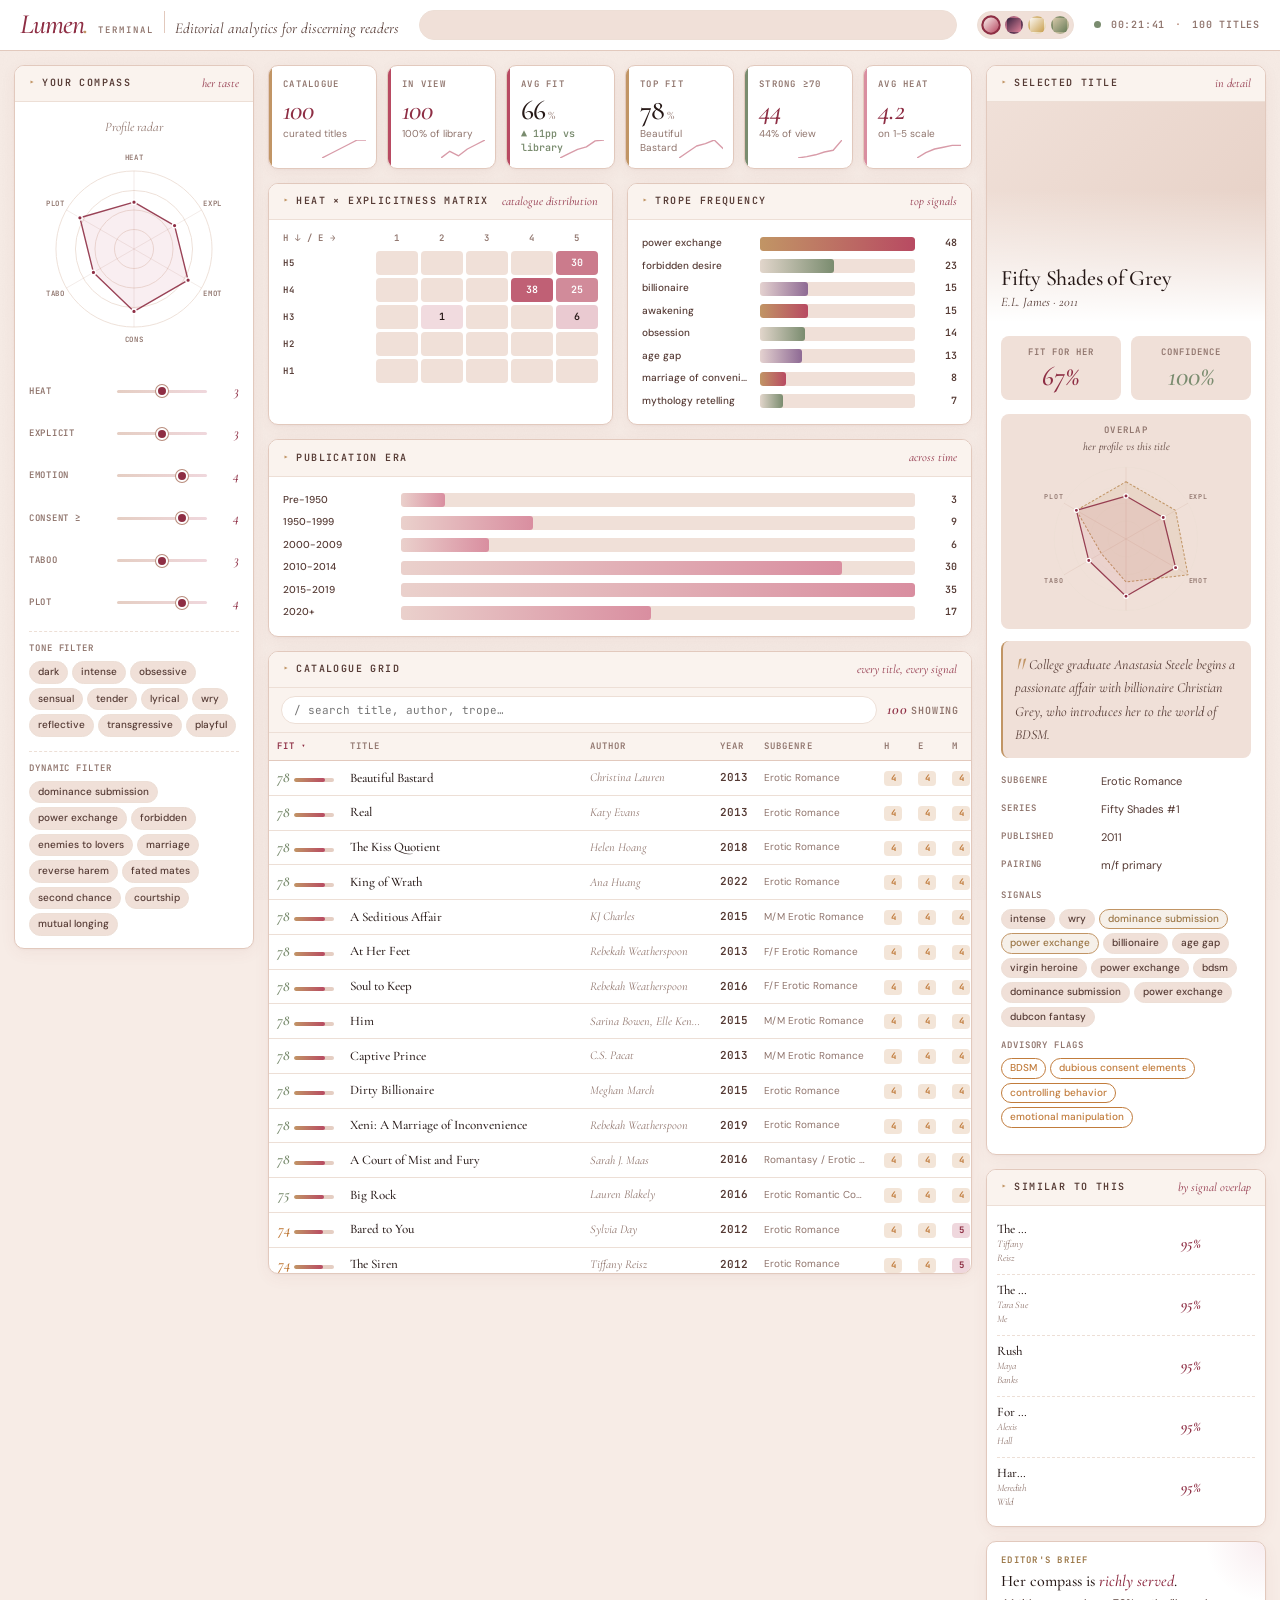
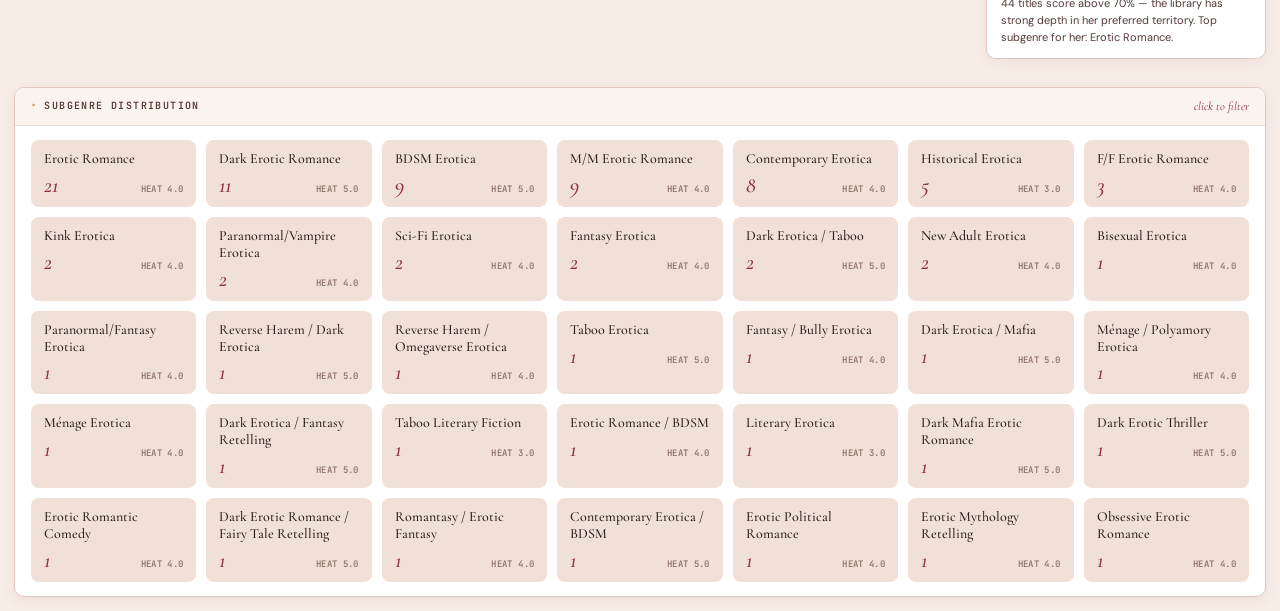
==== commit fdab177d: "rename: Sara → Bianca across entire codebase Renamed the companion chatbot from Sara to Bianca every" ====
--- a/lumen_terminal.html
+++ b/lumen_terminal.html
@@ -1377,7 +1377,7 @@
 
 <div id="toast"></div>
 
-<script id="bookData" type="application/json">[{"id":1,"title":"Fifty Shades of Grey","author":"E.L. James","year":2011,"series":"Fifty Shades #1","subgenre":"Erotic Romance","short_summary":"College graduate Anastasia Steele begins a passionate affair with billionaire Christian Grey, who introduces her to the world of BDSM.","cover_url":"https://covers.openlibrary.org/b/isbn/9780345803481-L.jpg","source_url":"https://www.goodreads.com/book/show/10818853-fifty-shades-of-grey","heat":4,"explicit":4,"emotion":5,"consent":3,"taboo":2,"plot":4,"tone":["intense","wry"],"pacing":["measured"],"style":["commercial","contemporary"],"dynamic":["dominance-submission","power-exchange"],"trope":["billionaire","age-gap","virgin-heroine","power-exchange"],"kink":["bdsm","dominance-submission","power-exchange","dubcon-fantasy"],"orientation":["m/f-primary"],"warnings":["BDSM","dubious consent elements","controlling behavior","emotional manipulation"],"fit_notes":"The defining mainstream erotic romance crossover, this book single-handedly expanded the women's erotica market.","tags_raw":"bestseller, BDSM, billionaire romance, erotic romance, contemporary, dominant hero, age gap"},{"id":2,"title":"Bared to You","author":"Sylvia Day","year":2012,"series":"Crossfire #1","subgenre":"Erotic Romance","short_summary":"Eva Tramell and billionaire Gideon Cross share an explosive attraction complicated by their respective traumatic pasts.","cover_url":"https://covers.openlibrary.org/b/isbn/9780425263907-L.jpg","source_url":"https://www.goodreads.com/book/show/13572249-bared-to-you","heat":4,"explicit":4,"emotion":5,"consent":4,"taboo":2,"plot":4,"tone":["intense","obsessive"],"pacing":["measured"],"style":["commercial","contemporary"],"dynamic":["power-exchange"],"trope":["billionaire","damaged-hero","power-exchange"],"kink":["power-exchange"],"orientation":["m/f-primary"],"warnings":["references to childhood sexual abuse","PTSD","possessive behavior"],"fit_notes":"Often considered a more emotionally complex companion to Fifty Shades, with a heroine who is equally powerful and damaged as the hero.","tags_raw":"bestseller, billionaire romance, erotic romance, contemporary, emotional depth, trauma, possessive hero"},{"id":3,"title":"Beautiful Bastard","author":"Christina Lauren","year":2013,"series":"Beautiful Bastard #1","subgenre":"Erotic Romance","short_summary":"An ambitious intern and her arrogant boss can't stand each other—until their antagonism combusts into a scorching secret affair.","cover_url":"https://covers.openlibrary.org/b/isbn/9781476730097-L.jpg","source_url":"https://www.goodreads.com/book/show/16102004-beautiful-bastard","heat":4,"explicit":4,"emotion":4,"consent":4,"taboo":2,"plot":4,"tone":["wry","playful"],"pacing":["dialogue-heavy","scene-heavy"],"style":["contemporary"],"dynamic":["power-exchange","enemies-to-lovers","mutual-longing"],"trope":["power-exchange","workplace"],"kink":["heat-cycles","power-exchange"],"orientation":["m/f-primary"],"warnings":["power imbalance (boss/employee)","explicit sex in workplace settings"],"fit_notes":"A fun, feminist-leaning erotic romance where the heroine gives as good as she gets, perfect for readers who want heat with humor.","tags_raw":"office romance, enemies to lovers, contemporary, steamy, humor, alpha male, fanfic origin"},{"id":4,"title":"The Siren","author":"Tiffany Reisz","year":2012,"series":"The Original Sinners #1","subgenre":"Erotic Romance","short_summary":"Erotica writer Nora Sutherlin works with a new editor while hiding her secret life as a dominatrix and her complicated history with a powerful priest.","cover_url":"https://covers.openlibrary.org/b/isbn/9780778313533-L.jpg","source_url":"https://www.goodreads.com/book/show/11422601-the-siren","heat":4,"explicit":4,"emotion":5,"consent":4,"taboo":2,"plot":4,"tone":["intense","wry"],"pacing":["measured"],"style":["literary"],"dynamic":["dominance-submission","power-exchange","forbidden"],"trope":["age-gap","forbidden-desire","power-exchange"],"kink":["bdsm","dominance-submission","praise-kink","power-exchange"],"orientation":["m/f-primary"],"warnings":["BDSM","sacrilege themes","age gap","power dynamics","references to past abuse"],"fit_notes":"Considered one of the most literarily ambitious erotic romance series ever written, with a brilliant, unapologetic female protagonist.","tags_raw":"BDSM, literary erotica, dominatrix, forbidden love, priest, emotionally complex, series starter"},{"id":5,"title":"Priest","author":"Sierra Simone","year":2015,"series":"Priest #1","subgenre":"Erotic Romance","short_summary":"A Catholic priest falls into a passionate, forbidden affair with a mysterious woman who arrives at his parish, forcing him to choose between his vows and his desires.","cover_url":"https://covers.openlibrary.org/b/isbn/9781949364248-L.jpg","source_url":"https://www.goodreads.com/book/show/25507389-priest","heat":4,"explicit":4,"emotion":5,"consent":4,"taboo":2,"plot":4,"tone":["wry","transgressive"],"pacing":["scene-heavy"],"style":["contemporary"],"dynamic":["forbidden"],"trope":["forbidden-desire"],"kink":[],"orientation":["m/f-primary"],"warnings":["sacrilege themes","religious guilt","explicit sexual content in sacred settings"],"fit_notes":"A beautifully written indie phenomenon that treats female desire and spiritual conflict with equal weight and zero shame.","tags_raw":"forbidden romance, priest, religious themes, taboo, emotional, indie published, TikTok popular"},{"id":6,"title":"The Submissive","author":"Tara Sue Me","year":2013,"series":"The Submissive Trilogy #1","subgenre":"Erotic Romance","short_summary":"Librarian Abby King applies to become the submissive of powerful Nathaniel West, entering a carefully negotiated BDSM arrangement that becomes something more.","cover_url":"https://covers.openlibrary.org/b/isbn/9780451466228-L.jpg","source_url":"https://www.goodreads.com/book/show/15848131-the-submissive","heat":4,"explicit":4,"emotion":5,"consent":4,"taboo":2,"plot":4,"tone":["intense","wry","playful"],"pacing":["measured"],"style":["contemporary"],"dynamic":["dominance-submission","power-exchange"],"trope":["billionaire","power-exchange"],"kink":["bdsm","dominance-submission","power-exchange"],"orientation":["m/f-primary"],"warnings":["BDSM","power exchange","dom/sub dynamics"],"fit_notes":"A consent-forward BDSM romance that predated Fifty Shades as fan fiction, offering a heroine who actively chooses submission.","tags_raw":"BDSM, dominant/submissive, billionaire, erotic romance, fanfic origin, consent-focused"},{"id":7,"title":"Rush","author":"Maya Banks","year":2013,"series":"Breathless #1","subgenre":"Erotic Romance","short_summary":"When Gabe Hamilton spots Mia Crestwell—his best friend's younger sister—all grown up, he proposes a secret, no-strings sexual arrangement with strict rules.","cover_url":"https://covers.openlibrary.org/b/isbn/9780425267042-L.jpg","source_url":"https://www.goodreads.com/book/show/15843523-rush","heat":4,"explicit":4,"emotion":4,"consent":2,"taboo":2,"plot":4,"tone":["intense","obsessive"],"pacing":["scene-heavy"],"style":["contemporary"],"dynamic":["power-exchange","multiple-partners"],"trope":["billionaire","age-gap","power-exchange"],"kink":["multi-partner","power-exchange","dubcon-fantasy"],"orientation":["m/f-primary"],"warnings":["possessive behavior","power imbalance","explicit sexual content","mild dubious consent"],"fit_notes":"A high-heat billionaire erotic romance from a prolific bestselling author, ideal for readers who enjoy possessive alpha heroes.","tags_raw":"billionaire, erotic romance, possessive hero, age gap, best friend's sister, contract romance"},{"id":8,"title":"On Dublin Street","author":"Samantha Young","year":2012,"series":"On Dublin Street #1","subgenre":"Contemporary Erotica","short_summary":"Jocelyn Butler moves to Edinburgh and tries to keep everyone at a distance, but her new roommate's older brother Braden Carmichael won't let her hide from their intense connection.","cover_url":"https://covers.openlibrary.org/b/isbn/9780451419705-L.jpg","source_url":"https://www.goodreads.com/book/show/15760001-on-dublin-street","heat":4,"explicit":5,"emotion":4,"consent":4,"taboo":2,"plot":2,"tone":["intense","wry"],"pacing":["slow-burn","scene-heavy"],"style":["contemporary"],"dynamic":["fated-mates"],"trope":[],"kink":[],"orientation":["m/f-primary"],"warnings":["parental death","grief","PTSD","abandonment issues"],"fit_notes":"A self-published sensation turned traditional bestseller, beloved for pairing genuinely steamy scenes with deep emotional storytelling.","tags_raw":"contemporary, Scottish setting, emotional, grief, alpha male, indie to traditional, slow burn"},{"id":9,"title":"Real","author":"Katy Evans","year":2013,"series":"Real #1","subgenre":"Erotic Romance","short_summary":"Sports rehab specialist Brooke Dumas becomes obsessed with underground fighter Remington Tate, whose raw physicality and hidden vulnerabilities ignite an all-consuming passion.","cover_url":"https://covers.openlibrary.org/b/isbn/9781476755595-L.jpg","source_url":"https://www.goodreads.com/book/show/17617277-real","heat":4,"explicit":4,"emotion":4,"consent":4,"taboo":2,"plot":4,"tone":["intense","wry","transgressive"],"pacing":["measured"],"style":["contemporary"],"dynamic":["forbidden"],"trope":["forbidden-desire"],"kink":[],"orientation":["m/f-primary"],"warnings":["depictions of bipolar disorder","underground fighting violence","intense possessive behavior"],"fit_notes":"A visceral, high-heat sports romance that appeals to readers who love intensely alpha heroes with hidden vulnerability.","tags_raw":"sports romance, fighter, alpha male, instant attraction, bipolar representation, erotic romance"},{"id":10,"title":"This Man","author":"Jodi Ellen Malpas","year":2012,"series":"This Man #1","subgenre":"Erotic Romance","short_summary":"Interior designer Ava O'Shea meets the impossibly handsome and relentlessly pursuing Jesse Ward, the enigmatic owner of a luxury manor with dark secrets.","cover_url":"https://covers.openlibrary.org/b/isbn/9781455578313-L.jpg","source_url":"https://www.goodreads.com/book/show/15735960-this-man","heat":4,"explicit":4,"emotion":4,"consent":2,"taboo":2,"plot":4,"tone":["intense","wry","obsessive"],"pacing":["scene-heavy"],"style":["commercial"],"dynamic":["courtship"],"trope":["age-gap","obsession"],"kink":["dubcon-fantasy"],"orientation":["m/f-primary"],"warnings":["extreme possessiveness","controlling behavior","dubious consent elements","addiction themes"],"fit_notes":"A self-published juggernaut with a massive female fanbase, perfect for readers who enjoy intensely possessive, boundary-pushing heroes.","tags_raw":"possessive hero, age gap, mystery, luxury, self-published, obsessive love, alpha male"},{"id":11,"title":"Wallbanger","author":"Alice Clayton","year":2013,"series":"Cocktail #1","subgenre":"Contemporary Erotica","short_summary":"Caroline Reynolds is kept awake nightly by her neighbor's loud sexcapades through the thin apartment walls, leading to hilarious confrontations and undeniable chemistry.","cover_url":"https://covers.openlibrary.org/b/isbn/9781476741185-L.jpg","source_url":"https://www.goodreads.com/book/show/15858248-wallbanger","heat":4,"explicit":5,"emotion":3,"consent":4,"taboo":2,"plot":2,"tone":["wry","playful"],"pacing":["slow-burn","scene-heavy"],"style":["contemporary"],"dynamic":["enemies-to-lovers","mutual-longing"],"trope":[],"kink":[],"orientation":["m/f-primary"],"warnings":["none significant"],"fit_notes":"A perfect entry point for readers who want erotica with humor and heart—lighthearted but genuinely steamy.","tags_raw":"romantic comedy, neighbors, slow burn, humor, San Francisco, contemporary, light erotica"},{"id":12,"title":"Calendar Girl: Volume One","author":"Audrey Carlan","year":2015,"series":"Calendar Girl #1-3","subgenre":"Contemporary Erotica","short_summary":"To pay off her father's gambling debts, Mia Saunders becomes a high-end escort, spending one month with a different wealthy client in a different city.","cover_url":"https://covers.openlibrary.org/b/isbn/9781943893034-L.jpg","source_url":"https://www.goodreads.com/book/show/28220841-calendar-girl","heat":4,"explicit":5,"emotion":4,"consent":4,"taboo":2,"plot":2,"tone":["wry"],"pacing":["quick","scene-heavy"],"style":["commercial","contemporary"],"dynamic":["courtship"],"trope":["billionaire","found-family"],"kink":[],"orientation":["m/f-primary"],"warnings":["sex work","violence against family member","financial coercion"],"fit_notes":"A global indie bestseller with a resourceful heroine and episodic structure that keeps readers hooked month to month.","tags_raw":"escort, serial format, travel, multiple love interests, contemporary, indie published, bestseller"},{"id":13,"title":"Addicted","author":"Zane","year":1998,"series":null,"subgenre":"Contemporary Erotica","short_summary":"Successful businesswoman Zoe Reynard leads a double life, secretly maintaining multiple affairs to feed a sex addiction that threatens to destroy her marriage and family.","cover_url":"https://covers.openlibrary.org/b/isbn/9780743442848-L.jpg","source_url":"https://www.goodreads.com/book/show/227282.Addicted","heat":4,"explicit":5,"emotion":3,"consent":4,"taboo":2,"plot":2,"tone":["wry"],"pacing":["scene-heavy"],"style":["literary","contemporary"],"dynamic":["marriage"],"trope":[],"kink":["heat-cycles"],"orientation":["m/f-primary"],"warnings":["sex addiction","infidelity","mental health themes","explicit sexual content"],"fit_notes":"A pioneering work in Black women's erotica that brought diverse sexuality into the mainstream, adapted into a 2014 film.","tags_raw":"Black author, Black protagonist, sex addiction, contemporary, literary erotica, adapted to film, diverse"},{"id":14,"title":"The Kiss Quotient","author":"Helen Hoang","year":2018,"series":"The Kiss Quotient #1","subgenre":"Erotic Romance","short_summary":"An autistic econometrician hires a male escort to teach her about sex and intimacy, but their lessons quickly become something real.","cover_url":"https://covers.openlibrary.org/b/isbn/9780451490803-L.jpg","source_url":"https://www.goodreads.com/book/show/36199084-the-kiss-quotient","heat":4,"explicit":4,"emotion":4,"consent":4,"taboo":2,"plot":4,"tone":["tender","wry","playful"],"pacing":["scene-heavy"],"style":["commercial"],"dynamic":["courtship"],"trope":["fake-relationship"],"kink":[],"orientation":["m/f-primary"],"warnings":["none significant; discussions of social anxiety and autism-related challenges"],"fit_notes":"A consent-centered, diverse erotic romance with an autistic heroine, representing the best of inclusive modern erotica.","tags_raw":"neurodivergent, diverse, Vietnamese-American, fake relationship, escort, consent-focused, own voices, autism"},{"id":15,"title":"Gabriel's Inferno","author":"Sylvain Reynard","year":2011,"series":"Gabriel's Inferno #1","subgenre":"Erotic Romance","short_summary":"Graduate student Julia Mitchell is reunited with the magnetic Professor Gabriel Emerson, a Dante specialist with a dark past and no memory of the night they shared years ago.","cover_url":"https://covers.openlibrary.org/b/isbn/9780425265963-L.jpg","source_url":"https://www.goodreads.com/book/show/10140661-gabriel-s-inferno","heat":4,"explicit":4,"emotion":5,"consent":4,"taboo":2,"plot":4,"tone":["wry","playful"],"pacing":["slow-burn"],"style":["literary"],"dynamic":["power-exchange","forbidden"],"trope":["forbidden-desire","power-exchange"],"kink":["power-exchange"],"orientation":["m/f-primary"],"warnings":["power imbalance (professor/student)","references to past substance abuse and trauma","emotional manipulation"],"fit_notes":"Appeals to readers who want intellectual seduction and slow-building desire, with literary depth unusual for the genre.","tags_raw":"professor/student, forbidden, slow burn, literary, Dante, fanfic origin, adapted to film, redemption"},{"id":16,"title":"Twist Me","author":"Anna Zaires","year":2014,"series":"Twist Me #1","subgenre":"Contemporary Erotica","short_summary":"Eighteen-year-old Nora is kidnapped by the darkly seductive Julian, a dangerous man who is determined to possess her completely.","cover_url":"https://covers.openlibrary.org/b/isbn/9781631420030-L.jpg","source_url":"https://www.goodreads.com/book/show/20639631-twist-me","heat":4,"explicit":5,"emotion":3,"consent":2,"taboo":2,"plot":2,"tone":["dark","tender","intense"],"pacing":["measured"],"style":["commercial","contemporary"],"dynamic":["power-exchange"],"trope":["power-exchange"],"kink":["power-exchange","dubcon-fantasy"],"orientation":["m/f-primary"],"warnings":["kidnapping","captivity","dubious/non-consent","violence","power imbalance","Stockholm syndrome themes"],"fit_notes":"A top-selling dark erotica title that serves the significant reader demand for intense, boundary-pushing captive romance.","tags_raw":"dark romance, captor/captive, kidnapping, indie published, morally grey hero, possessive, intense"},{"id":17,"title":"Captive in the Dark","author":"CJ Roberts","year":2011,"series":"The Dark Duet #1","subgenre":"Contemporary Erotica","short_summary":"A young woman is kidnapped and trained by a mysterious man named Caleb, who intends to sell her as a sex slave—but their captor-captive dynamic becomes far more complicated.","cover_url":"https://covers.openlibrary.org/b/isbn/9780615429502-L.jpg","source_url":"https://www.goodreads.com/book/show/11306327-captive-in-the-dark","heat":4,"explicit":5,"emotion":4,"consent":4,"taboo":2,"plot":2,"tone":["dark","intense","wry"],"pacing":["measured"],"style":["contemporary","psychological-novel"],"dynamic":["power-exchange"],"trope":["power-exchange"],"kink":["power-exchange"],"orientation":["m/f-primary"],"warnings":["kidnapping","sexual slavery","non-consent","physical abuse","human trafficking","childhood trauma"],"fit_notes":"A landmark of dark erotica with a Latina protagonist, essential for platforms serving readers who seek intense, taboo-pushing narratives.","tags_raw":"dark romance, captor/captive, trafficking themes, psychological, indie published, Latina protagonist, controversial"},{"id":18,"title":"Birthday Girl","author":"Penelope Douglas","year":2018,"series":null,"subgenre":"Erotic Romance","short_summary":"When Jordan moves in with her boyfriend's father Pike, a simmering forbidden attraction develops between them that neither can deny.","cover_url":"https://covers.openlibrary.org/b/isbn/9781976333088-L.jpg","source_url":"https://www.goodreads.com/book/show/39555142-birthday-girl","heat":4,"explicit":4,"emotion":5,"consent":4,"taboo":2,"plot":4,"tone":["wry","transgressive"],"pacing":["slow-burn"],"style":["contemporary"],"dynamic":["power-exchange","forbidden"],"trope":["age-gap","forbidden-desire","power-exchange"],"kink":["heat-cycles","power-exchange"],"orientation":["m/f-primary"],"warnings":["significant age gap (19/38)","quasi-parental power dynamic","cheating adjacent"],"fit_notes":"One of the most popular taboo romances on BookTok, handling a controversial age-gap premise with emotional intelligence and enthusiastic consent.","tags_raw":"age gap, forbidden, taboo, slow burn, indie published, TikTok popular, standalone, emotional"},{"id":19,"title":"Comfort Food","author":"Kitty Thomas","year":2010,"series":null,"subgenre":"Contemporary Erotica","short_summary":"Emily Vargas is held captive by a man who never speaks, conditioning her through silence, sensory deprivation, and reward until she surrenders completely.","cover_url":null,"source_url":"https://www.goodreads.com/book/show/7950502-comfort-food","heat":4,"explicit":5,"emotion":3,"consent":4,"taboo":2,"plot":2,"tone":["dark","wry"],"pacing":["dialogue-heavy"],"style":["contemporary","psychological-novel"],"dynamic":["power-exchange"],"trope":["power-exchange"],"kink":["dominance-submission","power-exchange"],"orientation":["m/f-primary"],"warnings":["kidnapping","captivity","non-consent","psychological manipulation","conditioning","complete power removal"],"fit_notes":"A cult classic of dark erotica praised for its psychological depth and experimental approach, essential for readers seeking boundary-pushing fiction.","tags_raw":"dark erotica, psychological, captor/captive, indie published, no dialogue, experimental, conditioning"},{"id":20,"title":"King of Wrath","author":"Ana Huang","year":2022,"series":"Kings of Sin #1","subgenre":"Erotic Romance","short_summary":"Billionaire Dante Russo is forced into an arranged engagement with socialite Vivian Lau, and their mutual resentment slowly transforms into blazing passion.","cover_url":"https://covers.openlibrary.org/b/isbn/9781728289724-L.jpg","source_url":"https://www.goodreads.com/book/show/60149680-king-of-wrath","heat":4,"explicit":4,"emotion":4,"consent":4,"taboo":2,"plot":4,"tone":["intense","wry"],"pacing":["slow-burn"],"style":["commercial","contemporary"],"dynamic":["marriage","enemies-to-lovers"],"trope":["billionaire","marriage-of-convenience"],"kink":["heat-cycles"],"orientation":["m/f-primary"],"warnings":["blackmail","family manipulation","mild violence"],"fit_notes":"A BookTok mega-hit with a Chinese-American heroine, representing the new wave of diverse, high-heat erotic romance.","tags_raw":"arranged marriage, billionaire, enemies to lovers, BookTok, contemporary, diverse heroine, Asian-American"},{"id":21,"title":"The Story of O","author":"Pauline Réage","year":1954,"series":null,"subgenre":"BDSM Erotica","short_summary":"A young Parisian woman is taken by her lover to a château where she is trained in sexual submission and offered to other men.","cover_url":"https://covers.openlibrary.org/b/isbn/9780345301116-L.jpg","source_url":"https://www.goodreads.com/book/show/1803483.The_Story_of_O","heat":5,"explicit":5,"emotion":3,"consent":4,"taboo":3,"plot":2,"tone":["sensual"],"pacing":["measured"],"style":["literary","classical"],"dynamic":["dominance-submission","power-exchange"],"trope":["awakening","power-exchange"],"kink":["bdsm","dominance-submission","power-exchange","sensuality-focus"],"orientation":["m/f-primary"],"warnings":["non-consensual elements","branding","sexual slavery","extreme submission"],"fit_notes":"The foundational classic of women-authored BDSM erotica, exploring female submission from a deeply interior female perspective.","tags_raw":"classic erotica, BDSM, submission, french literature, literary erotica, power exchange"},{"id":22,"title":"The Claiming of Sleeping Beauty","author":"A.N. Roquelaure (Anne Rice)","year":1983,"series":"Sleeping Beauty Quartet #1","subgenre":"BDSM Erotica","short_summary":"In this erotic fairy tale retelling, Sleeping Beauty is awakened not with a kiss but through sexual initiation, beginning her enslavement in a kingdom devoted to carnal training.","cover_url":"https://covers.openlibrary.org/b/isbn/9780452266568-L.jpg","source_url":"https://www.goodreads.com/book/show/26582.The_Claiming_of_Sleeping_Beauty","heat":5,"explicit":5,"emotion":3,"consent":4,"taboo":3,"plot":2,"tone":["sensual"],"pacing":["measured"],"style":["classical"],"dynamic":["dominance-submission","courtship"],"trope":["mythology-retelling"],"kink":["bdsm","dominance-submission","sensuality-focus"],"orientation":["m/f-primary"],"warnings":["non-consensual sex","forced submission","public humiliation","corporal punishment"],"fit_notes":"Anne Rice's iconic erotic fairy tale is a gateway classic for women readers curious about BDSM fantasy in a safe fictional framework.","tags_raw":"classic erotica, fairy tale retelling, BDSM, Anne Rice, fantasy erotica, sexual slavery"},{"id":23,"title":"Delta of Venus","author":"Anaïs Nin","year":1977,"series":null,"subgenre":"Kink Erotica","short_summary":"A collection of fifteen exquisitely written erotic short stories exploring a vast range of sexual experiences, fetishes, and desires.","cover_url":"https://covers.openlibrary.org/b/isbn/9780156029032-L.jpg","source_url":"https://www.goodreads.com/book/show/11041.Delta_of_Venus","heat":4,"explicit":5,"emotion":3,"consent":4,"taboo":2,"plot":2,"tone":["sensual","lyrical","transgressive"],"pacing":["measured"],"style":["literary","classical"],"dynamic":["power-exchange","forbidden","multiple-partners"],"trope":["forbidden-desire","power-exchange"],"kink":["multi-partner","power-exchange","sensuality-focus","voyeurism"],"orientation":["m/f-primary"],"warnings":["taboo scenarios","age-ambiguous characters in some stories","non-consensual elements in some stories"],"fit_notes":"The gold standard of women-authored literary erotica, with a sensual feminine gaze that pioneered the genre for female readers.","tags_raw":"classic erotica, short stories, literary erotica, women authors, voyeurism, bohemian, feminist erotica"},{"id":24,"title":"Venus in Furs","author":"Leopold von Sacher-Masoch","year":1870,"series":null,"subgenre":"BDSM Erotica","short_summary":"A nobleman begs the woman he adores to dominate and enslave him, exploring the origins of masochism through obsessive devotion.","cover_url":"https://covers.openlibrary.org/b/isbn/9780140447811-L.jpg","source_url":"https://www.goodreads.com/book/show/164895.Venus_in_Furs","heat":5,"explicit":5,"emotion":3,"consent":4,"taboo":3,"plot":2,"tone":["wry","obsessive"],"pacing":["measured"],"style":["literary","classical"],"dynamic":["dominance-submission","power-exchange"],"trope":["obsession","power-exchange"],"kink":["bdsm","dominance-submission","power-exchange"],"orientation":["m/f-primary"],"warnings":["psychological cruelty","humiliation","power imbalance"],"fit_notes":"A classic centering female dominance and male submission—an empowering reversal that appeals to women interested in femdom dynamics.","tags_raw":"classic erotica, femdom, masochism, literary erotica, power exchange, 19th century"},{"id":25,"title":"Club Shadowlands","author":"Cherise Sinclair","year":2009,"series":"Masters of the Shadowlands #1","subgenre":"BDSM Erotica","short_summary":"When a tropical storm strands accountant Jessica Randall at an isolated house that turns out to be a private BDSM club, she discovers desires she never knew she had.","cover_url":"https://covers.openlibrary.org/b/isbn/9781947219458-L.jpg","source_url":"https://www.goodreads.com/book/show/6357022-club-shadowlands","heat":5,"explicit":5,"emotion":3,"consent":4,"taboo":3,"plot":2,"tone":["sensual","intense","wry"],"pacing":["scene-heavy"],"style":["contemporary"],"dynamic":["dominance-submission"],"trope":["awakening"],"kink":["bdsm","dominance-submission","praise-kink","sensuality-focus"],"orientation":["m/f-primary"],"warnings":["BDSM scenes","bondage","spanking"],"fit_notes":"The gold standard for consensual BDSM club romance—approachable, sex-positive, and perfect for women exploring kink fiction.","tags_raw":"BDSM club, safe sane consensual, dom/sub, series starter, erotic romance, protective dom"},{"id":26,"title":"Tears of Tess","author":"Pepper Winters","year":2013,"series":"Monsters in the Dark #1","subgenre":"Dark Erotic Romance","short_summary":"While vacationing with her boyfriend, Tess Snow is kidnapped and sold into slavery, only to find herself drawn to the damaged man who bought her.","cover_url":"https://covers.openlibrary.org/b/isbn/9781492103745-L.jpg","source_url":"https://www.goodreads.com/book/show/18134894-tears-of-tess","heat":5,"explicit":5,"emotion":5,"consent":3,"taboo":4,"plot":4,"tone":["dark","sensual","wry"],"pacing":["measured"],"style":["contemporary"],"dynamic":["power-exchange"],"trope":["damaged-hero","obsession","power-exchange"],"kink":["power-exchange","sensuality-focus"],"orientation":["m/f-primary"],"warnings":["kidnapping","sexual slavery","non-consensual situations","violence","human trafficking"],"fit_notes":"A dark romance bestseller with a massive female fanbase, blending captivity horror with redemptive love and intense eroticism.","tags_raw":"dark romance, captivity, trafficking themes, broken hero, emotional intensity, series starter"},{"id":27,"title":"The Pawn","author":"Skye Warren","year":2017,"series":"Endgame #1","subgenre":"Dark Erotic Romance","short_summary":"A young woman auctions her virginity to save her family, only to be claimed by the ruthless man who destroyed her father—and finds the game between them is far more dangerous than she expected.","cover_url":"https://covers.openlibrary.org/b/isbn/9781940518510-L.jpg","source_url":"https://www.goodreads.com/book/show/33600237-the-pawn","heat":5,"explicit":5,"emotion":4,"consent":3,"taboo":4,"plot":4,"tone":["dark"],"pacing":["measured"],"style":["contemporary"],"dynamic":["power-exchange","enemies-to-lovers"],"trope":["virgin-heroine","power-exchange"],"kink":["power-exchange","dubcon-fantasy"],"orientation":["m/f-primary"],"warnings":["dubious consent","virginity auction","power imbalance","revenge themes"],"fit_notes":"A NYT bestselling dark romance with a brilliant heroine navigating power and desire—hugely popular with women readers.","tags_raw":"dark romance, virgin auction, revenge, chess metaphor, power dynamics, suspense"},{"id":28,"title":"Deliver","author":"Pam Godwin","year":2014,"series":"Deliver #1","subgenre":"Dark Erotic Romance","short_summary":"A young woman forced to kidnap and train sex slaves falls for her latest captive, a boy who refuses to break—threatening everything she's been compelled to do.","cover_url":"https://covers.openlibrary.org/b/isbn/9781496088017-L.jpg","source_url":"https://www.goodreads.com/book/show/20646246-deliver","heat":5,"explicit":5,"emotion":5,"consent":3,"taboo":4,"plot":4,"tone":["dark","tender"],"pacing":["measured"],"style":["contemporary"],"dynamic":["courtship"],"trope":[],"kink":["dubcon-fantasy"],"orientation":["m/f-primary"],"warnings":["human trafficking","sexual violence","dubious consent","kidnapping","abuse"],"fit_notes":"Features a rare female anti-hero in dark romance, giving women readers a complex protagonist navigating impossible moral choices.","tags_raw":"dark romance, captivity, female anti-hero, slave training, moral complexity, survival"},{"id":29,"title":"Consequences","author":"Aleatha Romig","year":2011,"series":"Consequences #1","subgenre":"Dark Erotic Romance","short_summary":"A young woman is trapped in a gilded cage by a powerful, controlling billionaire who dictates every aspect of her life—and the consequences for disobedience are severe.","cover_url":"https://covers.openlibrary.org/b/isbn/9780988489134-L.jpg","source_url":"https://www.goodreads.com/book/show/12368985-consequences","heat":5,"explicit":5,"emotion":4,"consent":3,"taboo":4,"plot":4,"tone":["dark","sensual","tender"],"pacing":["slow-burn"],"style":["psychological-novel"],"dynamic":["power-exchange"],"trope":["billionaire","power-exchange"],"kink":["power-exchange","sensuality-focus"],"orientation":["m/f-primary"],"warnings":["domestic abuse","non-consensual sex","psychological manipulation","controlling behavior","violence"],"fit_notes":"A million-copy dark romance bestseller with a massive female readership drawn to its psychological intensity and thriller plotting.","tags_raw":"dark romance, psychological thriller, billionaire, captivity, manipulation, series starter"},{"id":30,"title":"Corrupt","author":"Penelope Douglas","year":2015,"series":"Devil's Night #1","subgenre":"Dark Erotic Romance","short_summary":"Three years after the night that ruined her life, Erika Fane must face Michael Crist—the boy she loved who betrayed her—and his dangerous friends on Devil's Night.","cover_url":"https://covers.openlibrary.org/b/isbn/9780593642009-L.jpg","source_url":"https://www.goodreads.com/book/show/26073007-corrupt","heat":5,"explicit":5,"emotion":4,"consent":3,"taboo":4,"plot":4,"tone":["dark","intense","wry"],"pacing":["measured"],"style":["contemporary"],"dynamic":["enemies-to-lovers"],"trope":["bully-romance"],"kink":["dubcon-fantasy"],"orientation":["m/f-primary"],"warnings":["bullying","dubious consent","intimidation","violence","revenge themes"],"fit_notes":"A BookTok phenomenon and bully-romance staple that dominates women's dark romance reading lists.","tags_raw":"dark romance, bully romance, secret society, Devil's Night, new adult, enemies to lovers"},{"id":31,"title":"Neon Gods","author":"Katee Robert","year":2021,"series":"Dark Olympus #1","subgenre":"Dark Erotic Romance","short_summary":"When society princess Persephone flees an arranged marriage to Zeus, she makes a devil's bargain with the mythic Hades of Olympus's forbidden lower city—and discovers desire darker than she imagined.","cover_url":"https://covers.openlibrary.org/b/isbn/9781728231730-L.jpg","source_url":"https://www.goodreads.com/book/show/54659771-neon-gods","heat":5,"explicit":5,"emotion":4,"consent":3,"taboo":4,"plot":4,"tone":["dark","wry"],"pacing":["scene-heavy"],"style":["commercial","contemporary"],"dynamic":["power-exchange","forbidden"],"trope":["mythology-retelling","fake-relationship","forbidden-desire","power-exchange"],"kink":["power-exchange"],"orientation":["m/f-primary"],"warnings":["explicit sex","power dynamics","controlling family members"],"fit_notes":"A BookTok sensation blending mythology with explicit erotica—one of the most popular women-targeted dark romance series of the 2020s.","tags_raw":"mythology retelling, Hades and Persephone, dark romance, explicit erotica, BookTok, contemporary fantasy"},{"id":32,"title":"The Marketplace","author":"Laura Antoniou","year":1993,"series":"The Marketplace #1","subgenre":"BDSM Erotica","short_summary":"Four aspiring slaves compete for the chance to be sold through a legendary underground BDSM organization known as The Marketplace.","cover_url":"https://covers.openlibrary.org/b/isbn/9781885865571-L.jpg","source_url":"https://www.goodreads.com/book/show/125466.The_Marketplace","heat":5,"explicit":5,"emotion":3,"consent":4,"taboo":3,"plot":2,"tone":["sensual","intense","wry"],"pacing":["measured"],"style":["literary"],"dynamic":["dominance-submission","power-exchange"],"trope":["power-exchange"],"kink":["bdsm","power-exchange","sensuality-focus"],"orientation":["m/f-primary"],"warnings":["consensual slavery","intense BDSM","multiple sexual scenarios","power exchange"],"fit_notes":"Considered the most realistic and thoughtful BDSM fiction ever written, with queer-inclusive content and complex female characters.","tags_raw":"BDSM lifestyle, slave training, underground society, consensual power exchange, literary erotica, queer inclusive"},{"id":33,"title":"The Professional","author":"Kresley Cole","year":2014,"series":"The Game Maker #1","subgenre":"BDSM Erotica","short_summary":"A mafiya enforcer sent to retrieve his boss's long-lost daughter becomes consumed by desire for the curvy, defiant woman he's supposed to protect.","cover_url":"https://covers.openlibrary.org/b/isbn/9781476762319-L.jpg","source_url":"https://www.goodreads.com/book/show/17803498-the-professional","heat":5,"explicit":5,"emotion":3,"consent":4,"taboo":3,"plot":2,"tone":["dark","sensual","wry"],"pacing":["scene-heavy"],"style":["contemporary"],"dynamic":["dominance-submission","fated-mates"],"trope":["awakening","obsession"],"kink":["bdsm","dominance-submission","sensuality-focus","voyeurism"],"orientation":["m/f-primary"],"warnings":["explicit BDSM","voyeurism","possessive behavior","organized crime"],"fit_notes":"Kresley Cole's crossover from paranormal romance brought her massive female fanbase into explicit erotica territory with great success.","tags_raw":"mafia romance, dominant hero, explicit erotica, Russian setting, suspense, alpha male"},{"id":34,"title":"The Dom Who Loved Me","author":"Lexi Blake","year":2011,"series":"Masters and Mercenaries #1","subgenre":"BDSM Erotica","short_summary":"A former Green Beret turned BDSM club owner goes undercover to catch a terrorist, using his Dom skills to get close to a suspect's submissive assistant—only to fall for her.","cover_url":"https://covers.openlibrary.org/b/isbn/9781937608019-L.jpg","source_url":"https://www.goodreads.com/book/show/12712973-the-dom-who-loved-me","heat":5,"explicit":5,"emotion":3,"consent":4,"taboo":3,"plot":2,"tone":["tender","wry"],"pacing":["scene-heavy"],"style":["contemporary"],"dynamic":["dominance-submission"],"trope":[],"kink":["bdsm","dominance-submission"],"orientation":["m/f-primary"],"warnings":["BDSM scenes","violence","espionage themes"],"fit_notes":"Blends military romantic suspense with BDSM club erotica—a crowd-pleasing combination hugely popular with women readers.","tags_raw":"BDSM club, romantic suspense, military hero, dom/sub, series starter, action romance"},{"id":35,"title":"Sweet Surrender","author":"Maya Banks","year":2008,"series":"Sweet #1","subgenre":"BDSM Erotica","short_summary":"A woman's secret curiosity about submission leads her to an exclusive BDSM club called The House, where she discovers desire far beyond her expectations.","cover_url":"https://covers.openlibrary.org/b/isbn/9780425266953-L.jpg","source_url":"https://www.goodreads.com/book/show/1333030.Sweet_Surrender","heat":5,"explicit":5,"emotion":3,"consent":4,"taboo":3,"plot":2,"tone":["wry"],"pacing":["scene-heavy"],"style":["contemporary"],"dynamic":["dominance-submission","power-exchange","multiple-partners"],"trope":["awakening","power-exchange"],"kink":["bdsm","dominance-submission","multi-partner","power-exchange"],"orientation":["m/f-primary"],"warnings":["explicit BDSM","ménage scenes","bondage"],"fit_notes":"An approachable, sex-positive BDSM erotica series centered on a woman's empowered sexual exploration—ideal for a women's reading platform.","tags_raw":"BDSM club, ménage, submission, female empowerment, explicit erotica, series starter"},{"id":36,"title":"Kushiel's Dart","author":"Jacqueline Carey","year":2001,"series":"Kushiel's Legacy #1","subgenre":"Kink Erotica","short_summary":"In an alternate Renaissance world where pleasure is sacred, a courtesan marked by a god to experience pain as pleasure becomes a spy whose unique gift may save her nation.","cover_url":"https://covers.openlibrary.org/b/isbn/9780312872380-L.jpg","source_url":"https://www.goodreads.com/book/show/153008.Kushiel_s_Dart","heat":4,"explicit":5,"emotion":3,"consent":4,"taboo":2,"plot":2,"tone":["wry"],"pacing":["scene-heavy"],"style":["literary","contemporary"],"dynamic":["dominance-submission","power-exchange","courtship"],"trope":["power-exchange"],"kink":["bdsm","power-exchange"],"orientation":["m/f-primary"],"warnings":["BDSM scenes","sexual violence","torture","war"],"fit_notes":"A Locus Award-winning fantasy epic with BDSM woven into its world-building—beloved by women readers for its powerful heroine and sex-positive universe.","tags_raw":"epic fantasy, BDSM, courtesan, political intrigue, literary fantasy, queer inclusive, world-building"},{"id":37,"title":"For Real","author":"Alexis Hall","year":2015,"series":"Spires #3","subgenre":"M/M Erotic Romance","short_summary":"A jaded older submissive and a fearless nineteen-year-old dominant forge an intense BDSM relationship that challenges everything they think they know about desire and vulnerability.","cover_url":"https://covers.openlibrary.org/b/isbn/9781626492806-L.jpg","source_url":"https://www.goodreads.com/book/show/21750440-for-real","heat":4,"explicit":4,"emotion":5,"consent":4,"taboo":2,"plot":4,"tone":["intense"],"pacing":["scene-heavy"],"style":["contemporary"],"dynamic":["dominance-submission","power-exchange"],"trope":["age-gap","power-exchange"],"kink":["bdsm","dominance-submission","power-exchange"],"orientation":["m/m"],"warnings":["BDSM","significant age gap (19/late 30s)","power dynamics","emotional vulnerability"],"fit_notes":"RITA-winning M/M erotic romance with deeply negotiated BDSM and emotional depth, ideal for readers who want explicit kink paired with genuine vulnerability.","tags_raw":"M/M, BDSM, age gap, RITA winner, Alexis Hall, queer erotica, dominant/submissive"},{"id":38,"title":"Glitterland","author":"Alexis Hall","year":2013,"series":"Spires #1","subgenre":"M/M Erotic Romance","short_summary":"A cynical, bipolar crime novelist falls for a sunny Essex boy after a one-night stand, battling his own self-destructive impulses to let himself be loved.","cover_url":"https://covers.openlibrary.org/b/isbn/9781728265285-L.jpg","source_url":"https://www.goodreads.com/book/show/17670178-glitterland","heat":4,"explicit":4,"emotion":5,"consent":4,"taboo":2,"plot":4,"tone":["intense","wry"],"pacing":["scene-heavy"],"style":["contemporary"],"dynamic":["courtship"],"trope":[],"kink":[],"orientation":["m/m"],"warnings":["bipolar depression","suicidal ideation","self-harm references","panic attacks","parental neglect"],"fit_notes":"Emotionally devastating M/M romance with explicit sex scenes and unflinching mental health representation—perfect for readers wanting depth alongside heat.","tags_raw":"M/M, mental health, grumpy sunshine, Alexis Hall, class difference, contemporary, queer romance"},{"id":39,"title":"A Seditious Affair","author":"KJ Charles","year":2015,"series":"Society of Gentlemen #2","subgenre":"M/M Erotic Romance","short_summary":"A Tory government official and a radical pamphleteer have been meeting for anonymous kinky sex for a year—until politics and identity threaten to destroy them both.","cover_url":"https://covers.openlibrary.org/b/isbn/9781101886069-L.jpg","source_url":"https://www.goodreads.com/book/show/25082172-a-seditious-affair","heat":4,"explicit":4,"emotion":4,"consent":4,"taboo":2,"plot":4,"tone":["intense","wry"],"pacing":["scene-heavy"],"style":["classical"],"dynamic":["dominance-submission","enemies-to-lovers"],"trope":["workplace"],"kink":["bdsm"],"orientation":["m/m"],"warnings":["period-typical homophobia","political persecution","threat of execution","explicit BDSM"],"fit_notes":"Brilliantly crafted Regency M/M with scorching anonymous encounters and high political stakes—appeals to readers who love history, wit, and deeply erotic tension.","tags_raw":"M/M, Regency, historical, BDSM, KJ Charles, enemies to lovers, political, anonymous sex"},{"id":40,"title":"The Magpie Lord","author":"KJ Charles","year":2013,"series":"A Charm of Magpies #1","subgenre":"M/M Erotic Romance","short_summary":"A disgraced lord returns to England to find his family cursed, and the only man who can save him is the same magical practitioner who has every reason to despise him.","cover_url":"https://covers.openlibrary.org/b/isbn/9781999784614-L.jpg","source_url":"https://www.goodreads.com/book/show/18360494-the-magpie-lord","heat":4,"explicit":4,"emotion":5,"consent":4,"taboo":2,"plot":4,"tone":["wry"],"pacing":["scene-heavy"],"style":["classical"],"dynamic":["power-exchange","enemies-to-lovers","mutual-longing"],"trope":["power-exchange"],"kink":["power-exchange"],"orientation":["m/m"],"warnings":["violence","supernatural threats","family trauma","period-typical classism"],"fit_notes":"A fan-favorite M/M paranormal historical with crackling tension and steamy payoff—perfect for readers who want plot, magic, and romance in equal measure.","tags_raw":"M/M, Victorian, paranormal, magic, KJ Charles, enemies to lovers, supernatural mystery"},{"id":41,"title":"At Her Feet","author":"Rebekah Weatherspoon","year":2013,"series":null,"subgenre":"F/F Erotic Romance","short_summary":"A digital marketing producer discovers an intriguing Domme on a kink dating site, and their online connection leads to an intensely passionate real-life BDSM relationship.","cover_url":"https://covers.openlibrary.org/b/isbn/9781602829909-L.jpg","source_url":"https://www.goodreads.com/book/show/17290869-at-her-feet","heat":4,"explicit":4,"emotion":4,"consent":4,"taboo":2,"plot":4,"tone":["sensual","wry"],"pacing":["scene-heavy"],"style":["literary"],"dynamic":["dominance-submission","power-exchange"],"trope":["power-exchange"],"kink":["bdsm","dominance-submission","power-exchange","sensuality-focus"],"orientation":["sapphic"],"warnings":["explicit BDSM","power exchange dynamics"],"fit_notes":"Award-winning lesbian BDSM erotica centering women of color with enthusiastic consent and genuine warmth—ideal for a women-focused platform.","tags_raw":"F/F, lesbian, BDSM, WOC protagonists, kink, consent-forward, Rebekah Weatherspoon, award winner"},{"id":42,"title":"Soul to Keep","author":"Rebekah Weatherspoon","year":2016,"series":"Vampire Sorority Sisters #3","subgenre":"F/F Erotic Romance","short_summary":"A pre-med student and her sorority sister develop a sweet, intense romance amid a supernatural threat targeting their paranormal Greek system.","cover_url":"https://covers.openlibrary.org/b/isbn/9781626396166-L.jpg","source_url":"https://www.goodreads.com/book/show/25898454-soul-to-keep","heat":4,"explicit":4,"emotion":4,"consent":4,"taboo":2,"plot":4,"tone":["tender","intense","wry"],"pacing":["slow-burn","scene-heavy"],"style":["literary"],"dynamic":["fated-mates"],"trope":[],"kink":[],"orientation":["sapphic"],"warnings":["supernatural violence","demon attacks"],"fit_notes":"Lambda Award-winning F/F paranormal erotica with tender queer romance and diverse leads—a standout for women readers who enjoy supernatural settings.","tags_raw":"F/F, lesbian, paranormal, vampires, Lambda winner, college, Rebekah Weatherspoon, WOC protagonists"},{"id":43,"title":"Acts of Service","author":"Lillian Fishman","year":2022,"series":null,"subgenre":"Bisexual Erotica","short_summary":"A young bisexual woman in a fulfilling lesbian relationship becomes obsessively entangled with a heterosexual couple, forcing her to interrogate her deepest assumptions about desire and power.","cover_url":"https://covers.openlibrary.org/b/isbn/9780593243763-L.jpg","source_url":"https://www.goodreads.com/book/show/58678518-acts-of-service","heat":4,"explicit":5,"emotion":3,"consent":4,"taboo":2,"plot":2,"tone":["intense","wry","obsessive"],"pacing":["scene-heavy"],"style":["literary"],"dynamic":["power-exchange"],"trope":["awakening","obsession","power-exchange"],"kink":["dominance-submission","power-exchange"],"orientation":["bi-curious-hints"],"warnings":["explicit sex","infidelity/non-monogamy","power dynamics","identity crisis"],"fit_notes":"A literary erotic debut that centers a bisexual woman's sexual exploration with unflinching honesty—resonant for women questioning desire and identity.","tags_raw":"bisexual, literary erotica, non-monogamy, sexual identity, debut novel, queer, philosophical"},{"id":44,"title":"Heated Rivalry","author":"Rachel Reid","year":2019,"series":"Game Changers #2","subgenre":"M/M Erotic Romance","short_summary":"Two rival NHL superstars carry on a secret sexual relationship for nearly a decade, their hookups evolving from hate-fueled encounters into something neither can walk away from.","cover_url":"https://covers.openlibrary.org/b/isbn/9781335534637-L.jpg","source_url":"https://www.goodreads.com/book/show/41735449-heated-rivalry","heat":4,"explicit":4,"emotion":5,"consent":4,"taboo":2,"plot":4,"tone":["intense"],"pacing":["scene-heavy"],"style":["commercial"],"dynamic":["forbidden"],"trope":["forbidden-desire","rivals"],"kink":[],"orientation":["m/m"],"warnings":["closeted characters","homophobia in sports","secrecy/deception"],"fit_notes":"Massively popular M/M sports romance with scorching rivals-to-lovers tension—one of the most widely recommended queer erotic romances of the 2020s era.","tags_raw":"M/M, hockey, sports romance, rivals to lovers, secret relationship, NYT bestseller, TV adaptation"},{"id":45,"title":"Him","author":"Sarina Bowen, Elle Kennedy","year":2015,"series":"Him #1","subgenre":"M/M Erotic Romance","short_summary":"Two former hockey camp best friends reunite at a college championship, and the unresolved sexual tension from one fateful teenage night finally ignites into an explicit, emotional affair.","cover_url":"https://covers.openlibrary.org/b/isbn/9781954500495-L.jpg","source_url":"https://www.goodreads.com/book/show/25686927-him","heat":4,"explicit":4,"emotion":4,"consent":4,"taboo":2,"plot":4,"tone":["intense","wry"],"pacing":["scene-heavy"],"style":["commercial"],"dynamic":["second-chance","friends-to-lovers"],"trope":["awakening","second-chance"],"kink":[],"orientation":["m/m","bi-curious-hints"],"warnings":["coming out anxiety","internalized homophobia"],"fit_notes":"Accessible, fun, and very steamy M/M friends-to-lovers romance that's a gateway title for readers new to queer erotica.","tags_raw":"M/M, hockey, friends to lovers, college, dual POV, USA Today bestseller, Sarina Bowen, Elle Kennedy"},{"id":46,"title":"Captive Prince","author":"C.S. Pacat","year":2013,"series":"Captive Prince #1","subgenre":"M/M Erotic Romance","short_summary":"A captured prince is stripped of his identity and sent as a pleasure slave to the court of his kingdom's greatest enemy, where he must navigate deadly politics and an infuriating, brilliant captor.","cover_url":"https://covers.openlibrary.org/b/isbn/9780425274262-L.jpg","source_url":"https://www.goodreads.com/book/show/9305362-captive-prince","heat":4,"explicit":4,"emotion":4,"consent":4,"taboo":2,"plot":4,"tone":["dark","sensual","wry"],"pacing":["slow-burn","scene-heavy"],"style":["commercial"],"dynamic":["power-exchange","enemies-to-lovers","courtship"],"trope":["power-exchange"],"kink":["power-exchange","sensuality-focus"],"orientation":["m/m"],"warnings":["slavery","non-consensual situations","sexual coercion","violence","references to child abuse (not by protagonists)"],"fit_notes":"A polarizing but massively popular M/M fantasy with dark themes that evolve into a sweeping romance—appeals to readers who enjoy high-stakes political erotica.","tags_raw":"M/M, fantasy, enemies to lovers, royalty, slow burn, political intrigue, dark romance, C.S. Pacat"},{"id":47,"title":"Tipping the Velvet","author":"Sarah Waters","year":1998,"series":null,"subgenre":"F/F Erotic Romance","short_summary":"A young Victorian oyster girl falls for a male impersonator on the music hall stage and follows her to London, embarking on a picaresque journey through the city's sexual underworld.","cover_url":"https://covers.openlibrary.org/b/isbn/9781573227889-L.jpg","source_url":"https://www.goodreads.com/book/show/25300.Tipping_the_Velvet","heat":4,"explicit":4,"emotion":5,"consent":4,"taboo":2,"plot":4,"tone":["wry","obsessive"],"pacing":["scene-heavy"],"style":["literary","classical"],"dynamic":["courtship"],"trope":["coming-of-age","awakening","obsession"],"kink":["heat-cycles"],"orientation":["sapphic"],"warnings":["period-typical homophobia","sex work","heartbreak","cross-dressing","class exploitation"],"fit_notes":"A landmark lesbian historical novel with unapologetic eroticism and literary prestige—essential for any women-focused platform with LGBTQ+ content.","tags_raw":"F/F, lesbian, Victorian, historical, literary fiction, Sarah Waters, BBC adaptation, coming of age"},{"id":48,"title":"A Gentleman Never Keeps Score","author":"Cat Sebastian","year":2018,"series":"Seducing the Sedgwicks #2","subgenre":"M/M Erotic Romance","short_summary":"A reclusive gentleman hiding from scandal and a retired Black boxer protecting his community collide over a stolen painting and discover unexpected tenderness.","cover_url":"https://covers.openlibrary.org/b/isbn/9780062821584-L.jpg","source_url":"https://www.goodreads.com/book/show/36119077-a-gentleman-never-keeps-score","heat":4,"explicit":4,"emotion":5,"consent":4,"taboo":2,"plot":4,"tone":["tender","wry"],"pacing":["scene-heavy"],"style":["classical"],"dynamic":["courtship"],"trope":["found-family"],"kink":[],"orientation":["m/m"],"warnings":["past sexual exploitation","trauma recovery","period-typical racism","homophobia"],"fit_notes":"A consent-centered Regency M/M romance with a Black protagonist and explicit tenderness—ideal for readers who value emotional safety alongside heat.","tags_raw":"M/M, Regency, historical, interracial, Cat Sebastian, healing, trauma recovery, consent-forward"},{"id":49,"title":"Fanny Hill; or, Memoirs of a Woman of Pleasure","author":"John Cleland","year":1748,"series":null,"subgenre":"Historical Erotica","short_summary":"An orphaned country girl arrives in London and is drawn into prostitution, recounting her sexual adventures in vivid detail before finding love and respectability.","cover_url":"https://covers.openlibrary.org/b/isbn/9780140432497-L.jpg","source_url":"https://www.goodreads.com/book/show/113036.Fanny_Hill","heat":3,"explicit":5,"emotion":3,"consent":2,"taboo":3,"plot":2,"tone":["wry"],"pacing":["measured"],"style":["literary","contemporary"],"dynamic":["courtship"],"trope":["awakening"],"kink":["voyeurism","dubcon-fantasy"],"orientation":["m/f-primary"],"warnings":["sex work","dubious consent by modern standards","period-typical sexual mores","voyeurism"],"fit_notes":"The foundational English-language erotic novel with a female protagonist and narrator—essential historical context for any erotica-focused platform.","tags_raw":"classic erotica, 18th century, banned book, Penguin Classics, epistolary, literary history, historical"},{"id":50,"title":"Lady Chatterley's Lover","author":"D.H. Lawrence","year":1928,"series":null,"subgenre":"Historical Erotica","short_summary":"An aristocratic woman trapped in a passionless marriage to a paralyzed husband discovers transformative sexual and emotional liberation with the estate's working-class gamekeeper.","cover_url":"https://covers.openlibrary.org/b/isbn/9780141441498-L.jpg","source_url":"https://www.goodreads.com/book/show/32049.Lady_Chatterley_s_Lover","heat":3,"explicit":5,"emotion":4,"consent":4,"taboo":3,"plot":2,"tone":["wry"],"pacing":["scene-heavy"],"style":["literary","classical"],"dynamic":["marriage","forbidden"],"trope":["forbidden-desire","awakening"],"kink":[],"orientation":["m/f-primary"],"warnings":["extramarital affair","period-typical class attitudes","explicit sexual language"],"fit_notes":"A landmark of erotic literary fiction centering female sexual awakening—historically significant and still resonant for women readers.","tags_raw":"classic erotica, banned book, literary fiction, class difference, Penguin Classics, obscenity trial, 1920s"},{"id":51,"title":"Story of O","author":"Pauline Réage","year":1954,"series":null,"subgenre":"Historical Erotica","short_summary":"A Parisian fashion photographer is taken by her lover to a chateau where she undergoes systematic sexual submission, consenting to increasingly extreme acts of surrender.","cover_url":"https://covers.openlibrary.org/b/isbn/9781562010355-L.jpg","source_url":"https://www.goodreads.com/book/show/471.Story_of_O","heat":3,"explicit":5,"emotion":3,"consent":4,"taboo":3,"plot":2,"tone":["intense"],"pacing":["measured"],"style":["literary","contemporary"],"dynamic":["dominance-submission","power-exchange"],"trope":["power-exchange"],"kink":["bdsm","dominance-submission","power-exchange"],"orientation":["m/f-primary"],"warnings":["extreme BDSM","total power exchange","branding","non-negotiated consent by modern standards","psychological intensity"],"fit_notes":"One of the most influential erotic novels ever written by a woman—essential for historical erotica collections despite its challenging content.","tags_raw":"classic erotica, BDSM, French literature, feminist debate, banned book, submission, philosophical"},{"id":52,"title":"Emmanuelle","author":"Emmanuelle Arsan","year":1967,"series":null,"subgenre":"Historical Erotica","short_summary":"A young French diplomat's wife in Bangkok embarks on a journey of sexual discovery guided by an older mentor, exploring the boundaries of pleasure, philosophy, and freedom.","cover_url":"https://covers.openlibrary.org/b/isbn/9780802122353-L.jpg","source_url":"https://www.goodreads.com/book/show/82532.Emmanuelle","heat":3,"explicit":5,"emotion":3,"consent":2,"taboo":3,"plot":2,"tone":["sensual","wry"],"pacing":["scene-heavy"],"style":["literary","classical"],"dynamic":["marriage","multiple-partners"],"trope":["age-gap","awakening"],"kink":["multi-partner","sensuality-focus","dubcon-fantasy"],"orientation":["m/f-primary"],"warnings":["orientalism","dubious consent in some scenes","age gaps","explicit group sex","period-typical colonial attitudes"],"fit_notes":"A landmark of 20th-century erotica with a female protagonist's sexual education at its center—historically significant despite dated cultural attitudes.","tags_raw":"classic erotica, French literature, sexual awakening, Bangkok, 1960s, philosophical, film adaptation"},{"id":53,"title":"In the Middle of Somewhere","author":"Roan Parrish","year":2015,"series":"Middle of Somewhere #1","subgenre":"M/M Erotic Romance","short_summary":"A prickly, tattooed linguistics professor escaping a toxic family finds explosive chemistry and unexpected tenderness with a gentle woodworker in small-town Michigan.","cover_url":"https://covers.openlibrary.org/b/isbn/9781634762120-L.jpg","source_url":"https://www.goodreads.com/book/show/25499160-in-the-middle-of-somewhere","heat":4,"explicit":4,"emotion":5,"consent":4,"taboo":2,"plot":4,"tone":["intense","wry","playful"],"pacing":["scene-heavy"],"style":["contemporary"],"dynamic":["courtship"],"trope":["found-family","small-town"],"kink":["heat-cycles"],"orientation":["m/m"],"warnings":["family abuse and dysfunction","homophobia","anxiety","past trauma"],"fit_notes":"An emotionally rich M/M romance with explicit scenes grounded in vulnerability and trust—appeals to readers who want heat with deep feeling.","tags_raw":"M/M, contemporary, small town, Roan Parrish, opposites attract, healing, found family, emotional"},{"id":54,"title":"Dark Lover","author":"J.R. Ward","year":2005,"series":"Black Dagger Brotherhood #1","subgenre":"Paranormal/Vampire Erotica","short_summary":"Wrath, the last purebred vampire and leader of the Black Dagger Brotherhood, is forced to protect a half-breed female who awakens desires he thought long dead.","cover_url":"https://covers.openlibrary.org/b/isbn/9780451216953-L.jpg","source_url":"https://www.goodreads.com/book/show/42899.Dark_Lover","heat":4,"explicit":5,"emotion":3,"consent":4,"taboo":2,"plot":2,"tone":["intense","wry"],"pacing":["scene-heavy"],"style":["contemporary"],"dynamic":["forbidden","enemies-to-lovers","fated-mates"],"trope":["forbidden-desire"],"kink":[],"orientation":["m/f-primary"],"warnings":["graphic violence","explicit sex","blood drinking"],"fit_notes":"Iconic vampire erotica series beloved by women readers for its intensely passionate alpha heroes and rich world-building.","tags_raw":"vampire, paranormal romance, alpha male, warrior, fated mates, series starter"},{"id":55,"title":"A Hunger Like No Other","author":"Kresley Cole","year":2006,"series":"Immortals After Dark #2","subgenre":"Paranormal/Vampire Erotica","short_summary":"After centuries of torture, werewolf king Lachlain MacRieve escapes captivity and discovers his fated mate is a half-vampire—the species he despises most.","cover_url":"https://covers.openlibrary.org/b/isbn/9781416509875-L.jpg","source_url":"https://www.goodreads.com/book/show/14384.A_Hunger_Like_No_Other","heat":4,"explicit":5,"emotion":3,"consent":2,"taboo":2,"plot":4,"tone":["wry","obsessive"],"pacing":["scene-heavy"],"style":["contemporary"],"dynamic":["power-exchange","enemies-to-lovers","fated-mates"],"trope":["mythology-retelling","power-exchange"],"kink":["power-exchange","dubcon-fantasy"],"orientation":["m/f-primary"],"warnings":["dubious consent","possessive behavior","graphic violence","explicit sex"],"fit_notes":"A cornerstone of paranormal erotica with a massive female readership and one of the most beloved fated-mates pairings in the genre.","tags_raw":"paranormal, werewolf, vampire, fated mates, alpha male, series"},{"id":56,"title":"Darkfever","author":"Karen Marie Moning","year":2006,"series":"Fever #1","subgenre":"Paranormal/Fantasy Erotica","short_summary":"MacKayla Lane travels to Dublin to investigate her sister's murder and discovers a hidden world of Fae, dark magic, and a dangerously seductive man named Jericho Barrons.","cover_url":"https://covers.openlibrary.org/b/isbn/9780385339155-L.jpg","source_url":"https://www.goodreads.com/book/show/112750.Darkfever","heat":4,"explicit":5,"emotion":3,"consent":4,"taboo":2,"plot":4,"tone":["dark","intense","wry"],"pacing":["slow-burn","scene-heavy"],"style":["contemporary"],"dynamic":["courtship"],"trope":[],"kink":[],"orientation":["m/f-primary"],"warnings":["violence","murder","dark themes","sexual tension"],"fit_notes":"The Fever series is legendary among women readers for its electric sexual tension with Barrons, building to some of the genre's most iconic erotic scenes.","tags_raw":"urban fantasy, Fae, slow burn, dark hero, mystery, series starter"},{"id":57,"title":"Ice Planet Barbarians","author":"Ruby Dixon","year":2015,"series":"Ice Planet Barbarians #1","subgenre":"Sci-Fi Erotica","short_summary":"Abducted by aliens and stranded on an ice planet, Georgie is claimed by a massive blue alien warrior whose body resonates for her as his mate.","cover_url":"https://covers.openlibrary.org/b/isbn/9780593546024-L.jpg","source_url":"https://www.goodreads.com/book/show/25128811-ice-planet-barbarians","heat":4,"explicit":5,"emotion":3,"consent":4,"taboo":2,"plot":4,"tone":["wry","playful"],"pacing":["scene-heavy"],"style":["commercial"],"dynamic":["fated-mates","multiple-partners"],"trope":[],"kink":["multi-partner"],"orientation":["m/f-primary"],"warnings":["abduction (by initial aliens)","explicit sex","mild peril"],"fit_notes":"A BookTok phenomenon and gateway sci-fi erotica title beloved by women for its fun premise, consent-forward alien hero, and enthusiastic explicit content.","tags_raw":"alien romance, sci-fi, BookTok, fated mates, survival, blue aliens"},{"id":58,"title":"Choosing Theo","author":"Victoria Aveline","year":2020,"series":"Clecanian #1","subgenre":"Sci-Fi Erotica","short_summary":"Kidnapped and dumped on an alien planet, Jade must choose a husband from the locals and picks the scarred, surly mercenary everyone else avoids.","cover_url":"https://covers.openlibrary.org/b/isbn/9781734678802-L.jpg","source_url":"https://www.goodreads.com/book/show/51479476-choosing-theo","heat":4,"explicit":5,"emotion":3,"consent":4,"taboo":2,"plot":4,"tone":["tender","wry"],"pacing":["scene-heavy"],"style":["commercial"],"dynamic":["marriage"],"trope":["marriage-of-convenience"],"kink":[],"orientation":["m/f-primary"],"warnings":["abduction backstory","explicit sex"],"fit_notes":"A fan-favorite sci-fi erotica with strong consent themes and a lovable grumpy alien hero that resonates perfectly with women-focused platforms.","tags_raw":"alien romance, sci-fi, grumpy hero, forced proximity, BookTok"},{"id":59,"title":"Radiance","author":"Grace Draven","year":2015,"series":"Wraith Kings #1","subgenre":"Fantasy Erotica","short_summary":"A human noblewoman and a Kai prince—each finding the other's species physically repulsive—enter a political marriage and slowly fall deeply in love.","cover_url":"https://covers.openlibrary.org/b/isbn/9781506119717-L.jpg","source_url":"https://www.goodreads.com/book/show/24473763-radiance","heat":4,"explicit":5,"emotion":3,"consent":4,"taboo":2,"plot":4,"tone":["tender","intense","wry"],"pacing":["slow-burn","scene-heavy"],"style":["contemporary"],"dynamic":["marriage","fated-mates","mutual-longing"],"trope":["marriage-of-convenience"],"kink":[],"orientation":["m/f-primary"],"warnings":["fantasy violence","mild body horror descriptions"],"fit_notes":"A unique and emotionally rich fantasy romance beloved by women for its subversion of beauty standards and deeply respectful, consent-forward love story.","tags_raw":"fantasy, arranged marriage, interspecies, slow burn, wholesome, political intrigue"},{"id":60,"title":"Den of Vipers","author":"K.A. Knight","year":2020,"series":null,"subgenre":"Reverse Harem / Dark Erotica","short_summary":"Sold to four dangerous, possessive crime lords to pay her father's debts, Roxy refuses to be a victim and fights back—igniting an obsessive game of power and desire.","cover_url":"https://covers.openlibrary.org/b/isbn/9781399971638-L.jpg","source_url":"https://www.goodreads.com/book/show/54437364-den-of-vipers","heat":5,"explicit":5,"emotion":3,"consent":3,"taboo":4,"plot":2,"tone":["dark","intense","wry"],"pacing":["relentless","scene-heavy"],"style":["commercial"],"dynamic":["power-exchange","reverse-harem"],"trope":["why-choose","power-exchange"],"kink":["multi-partner","power-exchange","dubcon-fantasy"],"orientation":["why-choose-rh"],"warnings":["graphic violence","dubious consent","captivity","explicit sex with multiple partners","dark themes"],"fit_notes":"One of the most popular reverse harem dark erotica titles on BookTok, with a fierce heroine who appeals strongly to women readers.","tags_raw":"reverse harem, dark romance, mafia, BookTok, why choose, captive"},{"id":61,"title":"Pack Darling: Part One","author":"Lola Rock","year":2021,"series":"Pack Darling #1","subgenre":"Reverse Harem / Omegaverse Erotica","short_summary":"A rejected omega is reluctantly taken in by a pack of powerful alphas who initially resent her presence but become consumed by the biological bond pulling them together.","cover_url":"https://covers.openlibrary.org/b/isbn/9781955974202-L.jpg","source_url":"https://www.goodreads.com/book/show/57993563-pack-darling","heat":4,"explicit":5,"emotion":4,"consent":4,"taboo":4,"plot":2,"tone":["intense","obsessive"],"pacing":["scene-heavy"],"style":["contemporary"],"dynamic":["reverse-harem","fated-mates","multiple-partners"],"trope":["omegaverse","why-choose","bully-romance","found-family"],"kink":["multi-partner","heat-cycles"],"orientation":["why-choose-rh"],"warnings":["bullying","rejection","explicit group sex","heat/rut cycles","possessive behavior"],"fit_notes":"A standout omegaverse reverse harem that hits the sweet spot of emotional angst and explicit heat scenes that women readers in this niche adore.","tags_raw":"omegaverse, reverse harem, why choose, bully to lovers, heat cycles, found family"},{"id":62,"title":"Haunting Adeline","author":"H.D. Carlton","year":2021,"series":"Cat and Mouse Duet #1","subgenre":"Dark Erotica / Taboo","short_summary":"Adeline inherits her grandmother's gothic manor and discovers she has a stalker—a dangerous, morally gray vigilante named Zade who becomes obsessed with possessing her.","cover_url":"https://covers.openlibrary.org/b/isbn/9781957635002-L.jpg","source_url":"https://www.goodreads.com/book/show/58498358-haunting-adeline","heat":5,"explicit":5,"emotion":3,"consent":3,"taboo":4,"plot":3,"tone":["dark","wry","transgressive"],"pacing":["relentless","scene-heavy"],"style":["commercial","classical"],"dynamic":["courtship"],"trope":["obsession"],"kink":["dubcon-fantasy"],"orientation":["m/f-primary"],"warnings":["stalking","non-consent/dubious consent","graphic sex","violence","human trafficking themes","manipulation"],"fit_notes":"The definitive BookTok dark erotica phenomenon with nearly a million Goodreads ratings, driven almost entirely by women readers.","tags_raw":"dark romance, stalker, gothic, BookTok, obsessive love, vigilante hero"},{"id":63,"title":"Credence","author":"Penelope Douglas","year":2020,"series":null,"subgenre":"Taboo Erotica","short_summary":"After her parents' death, sheltered Tiernan is sent to live with her stepfather's family in a remote mountain cabin, where forbidden attractions ignite with all three men.","cover_url":"https://covers.openlibrary.org/b/isbn/9780593641972-L.jpg","source_url":"https://www.goodreads.com/book/show/49981498-credence","heat":5,"explicit":5,"emotion":4,"consent":3,"taboo":5,"plot":2,"tone":["intense","wry","transgressive"],"pacing":["scene-heavy"],"style":["contemporary"],"dynamic":["forbidden","reverse-harem"],"trope":["age-gap","why-choose","forbidden-desire","awakening"],"kink":["breeding"],"orientation":["why-choose-rh"],"warnings":["taboo relationships (step-uncle/step-cousins)","explicit sex with multiple partners","grief","parental death","age gap"],"fit_notes":"One of Penelope Douglas's most discussed titles among women readers for its unapologetic taboo premise and emotional depth.","tags_raw":"taboo, why choose, forbidden, mountain, isolation, Penelope Douglas"},{"id":64,"title":"Punk 57","author":"Penelope Douglas","year":2016,"series":null,"subgenre":"New Adult Erotica","short_summary":"Misha and Ryen have been anonymous pen pals for years—until Misha discovers who Ryen really is and infiltrates her school under a new identity to punish her for her lies.","cover_url":"https://covers.openlibrary.org/b/isbn/9780593641996-L.jpg","source_url":"https://www.goodreads.com/book/show/41021967-punk-57","heat":4,"explicit":5,"emotion":4,"consent":4,"taboo":2,"plot":2,"tone":["intense","wry"],"pacing":["scene-heavy"],"style":["contemporary"],"dynamic":["enemies-to-lovers"],"trope":["bully-romance"],"kink":[],"orientation":["m/f-primary"],"warnings":["bullying","deception","explicit sex","mild violence"],"fit_notes":"One of Penelope Douglas's most popular titles with young women readers for its addictive enemies-to-lovers tension and raw sexual chemistry.","tags_raw":"new adult, bully romance, pen pals, enemies to lovers, secret identity"},{"id":65,"title":"Twisted Love","author":"Ana Huang","year":2021,"series":"Twisted #1","subgenre":"New Adult Erotica","short_summary":"When Ava's brother asks his cold, calculating best friend Alex to watch over her, neither expects the ice around Alex's heart to crack—or the explosive attraction that follows.","cover_url":"https://covers.openlibrary.org/b/isbn/9781728274867-L.jpg","source_url":"https://www.goodreads.com/book/show/57422374-twisted-love","heat":4,"explicit":5,"emotion":4,"consent":4,"taboo":2,"plot":2,"tone":["dark","intense","wry"],"pacing":["relentless","scene-heavy"],"style":["commercial","contemporary"],"dynamic":["courtship"],"trope":[],"kink":[],"orientation":["m/f-primary"],"warnings":["childhood trauma","violence","explicit sex","revenge themes"],"fit_notes":"With over 1.6 million Goodreads ratings, this is one of the most widely read new adult erotica titles among young women.","tags_raw":"new adult, BookTok, brother's best friend, ice king, series starter, contemporary"},{"id":66,"title":"From Blood and Ash","author":"Jennifer L. Armentrout","year":2020,"series":"Blood and Ash #1","subgenre":"Fantasy Erotica","short_summary":"Poppy, a Maiden chosen by the gods and forbidden from being touched, is guarded by Hawke—a devastatingly attractive warrior who tempts her to defy every rule.","cover_url":"https://covers.openlibrary.org/b/isbn/9781952457005-L.jpg","source_url":"https://www.goodreads.com/book/show/52831200-from-blood-and-ash","heat":4,"explicit":5,"emotion":3,"consent":4,"taboo":2,"plot":4,"tone":["intense","wry"],"pacing":["slow-burn","scene-heavy"],"style":["commercial"],"dynamic":["forbidden"],"trope":["forbidden-desire"],"kink":[],"orientation":["m/f-primary"],"warnings":["violence","blood","explicit sex","betrayal","religious control themes"],"fit_notes":"A Goodreads Choice Award-winning fantasy romance that became a massive hit with women readers for its forbidden love and Hawke's iconic seduction scenes.","tags_raw":"fantasy, forbidden love, chosen one, bodyguard, BookTok, Goodreads Choice Award"},{"id":67,"title":"The Zodiac Academy: The Awakening","author":"Caroline Peckham & Susanne Valenti","year":2019,"series":"Zodiac Academy #1","subgenre":"Fantasy / Bully Erotica","short_summary":"Twin sisters Tory and Darcy discover they are Fae princesses and are thrust into Zodiac Academy, where four powerful Heirs will do anything to crush them before they can claim their throne.","cover_url":"https://covers.openlibrary.org/b/isbn/9781914425028-L.jpg","source_url":"https://www.goodreads.com/book/show/47098758-the-awakening","heat":4,"explicit":5,"emotion":4,"consent":4,"taboo":2,"plot":4,"tone":["intense","wry"],"pacing":["scene-heavy"],"style":["commercial"],"dynamic":["power-exchange","enemies-to-lovers","reverse-harem"],"trope":["bully-romance","power-exchange"],"kink":["multi-partner","power-exchange"],"orientation":["why-choose-rh"],"warnings":["bullying","hazing","explicit sex (later books)","violence","power dynamics"],"fit_notes":"A massive BookTok fantasy series with a predominantly female readership, known for its enemies-to-lovers arcs and increasing erotic content.","tags_raw":"fantasy, academy, bully romance, BookTok, Fae, enemies to lovers, series"},{"id":68,"title":"The Ritual","author":"Shantel Tessier","year":2021,"series":"L.O.R.D.S. #1","subgenre":"Dark Erotica / Taboo","short_summary":"In a world where elite men are initiated into a secret society called the Lords, Barrington chooses Mia as his sacrifice—but his obsession with her goes far beyond the ritual.","cover_url":null,"source_url":"https://www.goodreads.com/book/show/59371669-the-ritual","heat":5,"explicit":5,"emotion":3,"consent":3,"taboo":4,"plot":3,"tone":["dark","wry","transgressive"],"pacing":["relentless","scene-heavy"],"style":["commercial"],"dynamic":["power-exchange","marriage"],"trope":["obsession","power-exchange","marriage-of-convenience"],"kink":["power-exchange","dubcon-fantasy"],"orientation":["m/f-primary"],"warnings":["dubious/non-consent","degradation","extreme power dynamics","explicit sex","violence","possessive behavior"],"fit_notes":"A polarizing BookTok dark erotica hit that found a massive audience among women who read at the extreme end of the dark romance spectrum.","tags_raw":"dark romance, secret society, obsession, BookTok, extreme, college"},{"id":69,"title":"Bound by Honor","author":"Cora Reilly","year":2014,"series":"Born in Blood Mafia Chronicles #1","subgenre":"Dark Erotica / Mafia","short_summary":"Aria is promised in an arranged marriage to Luca Vitiello, the feared heir of the New York mafia, in a world where women have no say in their own fate.","cover_url":"https://covers.openlibrary.org/b/isbn/9781729195581-L.jpg","source_url":"https://www.goodreads.com/book/show/23164808-bound-by-honor","heat":5,"explicit":5,"emotion":3,"consent":3,"taboo":4,"plot":3,"tone":["dark","wry","obsessive"],"pacing":["scene-heavy"],"style":["contemporary"],"dynamic":["power-exchange","marriage","enemies-to-lovers"],"trope":["virgin-heroine","awakening","power-exchange","marriage-of-convenience"],"kink":["power-exchange"],"orientation":["m/f-primary"],"warnings":["violence","arranged/forced marriage","patriarchal power dynamics","explicit sex","mafia violence"],"fit_notes":"A foundational mafia erotica series with a devoted female readership drawn to the arranged-marriage dynamic and Aria's journey of empowerment.","tags_raw":"mafia romance, arranged marriage, dark romance, series starter, virgin heroine"},{"id":70,"title":"Give Me More","author":"Sara Cate","year":2022,"series":"Salacious Players' Club #3","subgenre":"Ménage / Polyamory Erotica","short_summary":"Married couple Hunter and Isabel invite their best friend Drake into their bed, unlocking long-buried desires and a love triangle that threatens to redefine all their relationships.","cover_url":"https://covers.openlibrary.org/b/isbn/9781956830200-L.jpg","source_url":"https://www.goodreads.com/book/show/60532854-give-me-more","heat":4,"explicit":5,"emotion":4,"consent":4,"taboo":2,"plot":2,"tone":["intense"],"pacing":["scene-heavy"],"style":["contemporary"],"dynamic":["marriage","multiple-partners","friends-to-lovers"],"trope":["awakening"],"kink":["multi-partner","voyeurism"],"orientation":["bi-curious-hints"],"warnings":["explicit MMF sex","bisexual content","voyeurism","sex club setting"],"fit_notes":"A groundbreaking consent-forward MMF ménage erotica that became hugely popular with women for its emotional authenticity and bisexual representation.","tags_raw":"MMF, ménage, bisexual, polyamory, sex club, Salacious Players Club"},{"id":71,"title":"Sugar Daddies","author":"Jade West","year":2016,"series":null,"subgenre":"Ménage Erotica","short_summary":"Ciara becomes entangled with Carl and Rick—two older men in a committed relationship who are looking for a woman to complete their dynamic.","cover_url":"https://covers.openlibrary.org/b/isbn/9781535154024-L.jpg","source_url":"https://www.goodreads.com/book/show/31159182-sugar-daddies","heat":4,"explicit":5,"emotion":4,"consent":4,"taboo":2,"plot":2,"tone":["intense","wry"],"pacing":["quick","scene-heavy"],"style":["contemporary"],"dynamic":["power-exchange","forbidden","multiple-partners"],"trope":["age-gap","forbidden-desire","power-exchange"],"kink":["multi-partner","power-exchange","fetish"],"orientation":["bi-curious-hints"],"warnings":["explicit MMF sex","power dynamics","age gap","financial arrangement"],"fit_notes":"A highly popular MMF ménage erotica beloved by women for its raw honesty, bisexual representation, and emotionally complex three-way relationship.","tags_raw":"MMF, ménage, sugar daddy, bisexual, age gap, contemporary"},{"id":72,"title":"Desperate Measures","author":"Katee Robert","year":2019,"series":"Wicked Villains #1","subgenre":"Dark Erotica / Fantasy Retelling","short_summary":"In a dark Disney-inspired underworld, Jasmine 'Jafar' kidnaps a woman to use as leverage—but their captor-captive dynamic spirals into an explicit, consuming obsession.","cover_url":"https://covers.openlibrary.org/b/isbn/9781532398063-L.jpg","source_url":"https://www.goodreads.com/book/show/44645024-desperate-measures","heat":5,"explicit":5,"emotion":3,"consent":3,"taboo":4,"plot":4,"tone":["dark","wry"],"pacing":["scene-heavy"],"style":["contemporary"],"dynamic":["power-exchange"],"trope":["mythology-retelling","power-exchange"],"kink":["power-exchange","dubcon-fantasy"],"orientation":["m/f-primary"],"warnings":["captivity","dubious consent","power imbalance","explicit sex","violence"],"fit_notes":"A clever dark erotica retelling from Katee Robert that appeals to women who want villain romances with explicit, boundary-pushing content.","tags_raw":"dark romance, fairy tale retelling, villain romance, captor captive, Katee Robert"},{"id":73,"title":"Degradation","author":"Stylo Fantôme","year":2014,"series":"The Kane Trilogy #1","subgenre":"Dark Erotic Romance","short_summary":"After a devastating one-night encounter at eighteen, Tatum O'Shea crosses paths with the seductive and manipulative Jameson Kane seven years later, igniting a dangerous psychological and sexual power struggle.","cover_url":"https://covers.openlibrary.org/b/isbn/9781500605278-L.jpg","source_url":"https://www.goodreads.com/book/show/22760746-degradation","heat":5,"explicit":5,"emotion":5,"consent":3,"taboo":4,"plot":4,"tone":["dark","intense","wry"],"pacing":["scene-heavy"],"style":["psychological-novel"],"dynamic":["enemies-to-lovers","second-chance"],"trope":["billionaire","age-gap","second-chance"],"kink":["dubcon-fantasy"],"orientation":["m/f-primary"],"warnings":["psychological manipulation","dubious consent","emotional abuse","explicit sex"],"fit_notes":"A hugely popular indie dark erotica with intense psychological tension and explicit content, beloved by dark romance readers.","tags_raw":"dark romance, billionaire, psychological, indie, self-published, erotic"},{"id":74,"title":"Fear Me","author":"B.B. Reid","year":2015,"series":"Broken Love #1","subgenre":"Dark Erotic Romance","short_summary":"For ten years, Keiran Masters has been Lake Monroe's tormentor. When he returns from juvenile detention, he escalates his obsessive control into an explicitly sexual and terrifying dynamic.","cover_url":null,"source_url":"https://www.goodreads.com/book/show/25464890-fear-me","heat":5,"explicit":5,"emotion":5,"consent":3,"taboo":4,"plot":4,"tone":["dark","wry","obsessive"],"pacing":["scene-heavy"],"style":["contemporary"],"dynamic":["power-exchange","forbidden","enemies-to-lovers"],"trope":["bully-romance","forbidden-desire","obsession","power-exchange"],"kink":["power-exchange","dubcon-fantasy"],"orientation":["m/f-primary"],"warnings":["bullying","dubious consent","physical intimidation","sexual coercion","torture references","abuse"],"fit_notes":"One of the defining bully dark romances with extremely high heat and a passionate fanbase among women who enjoy dark, forbidden erotica.","tags_raw":"dark romance, bully, possessive, new adult, explicit, indie"},{"id":75,"title":"Hardwired","author":"Meredith Wild","year":2013,"series":"Hacker #1","subgenre":"Erotic Romance","short_summary":"Harvard graduate Erica Hathaway is determined to launch her tech startup without help, but billionaire hacker Blake Landon wants both her business and her body.","cover_url":"https://covers.openlibrary.org/b/isbn/9780989768412-L.jpg","source_url":"https://www.goodreads.com/book/show/25208536-hardwired","heat":4,"explicit":4,"emotion":5,"consent":4,"taboo":2,"plot":4,"tone":["intense","wry","playful"],"pacing":["scene-heavy"],"style":["commercial"],"dynamic":["power-exchange"],"trope":["billionaire","power-exchange"],"kink":["power-exchange"],"orientation":["m/f-primary"],"warnings":["explicit sex","controlling behavior","past trauma references"],"fit_notes":"A landmark indie erotica success story featuring a capable heroine and steamy power dynamics, ideal for women who enjoyed Fifty Shades but want a stronger female lead.","tags_raw":"billionaire, tech, self-published, erotic romance, strong heroine, indie success"},{"id":76,"title":"Forbidden","author":"Tabitha Suzuma","year":2010,"series":null,"subgenre":"Taboo Literary Fiction","short_summary":"Seventeen-year-old Lochan and sixteen-year-old Maya have been raising their younger siblings in the absence of their alcoholic mother, and their deep bond crosses into romantic and sexual love.","cover_url":"https://covers.openlibrary.org/b/isbn/9781862308169-L.jpg","source_url":"https://www.goodreads.com/book/show/7600924-forbidden","heat":3,"explicit":2,"emotion":4,"consent":3,"taboo":5,"plot":3,"tone":["tender","intense","wry"],"pacing":["measured"],"style":["literary"],"dynamic":["forbidden","fated-mates"],"trope":["forbidden-desire","coming-of-age"],"kink":[],"orientation":["m/f-primary"],"warnings":["incest","neglectful parenting","underage characters","suicide","emotional distress"],"fit_notes":"One of the most emotionally devastating taboo novels ever written, with tastefully handled but undeniably erotic content—appeals to readers who value emotional depth alongside transgression.","tags_raw":"taboo, literary fiction, tragic, emotional, controversial, British"},{"id":77,"title":"Bait","author":"Jade West","year":2017,"series":null,"subgenre":"Contemporary Erotica","short_summary":"Two people who share dark, unspoken sexual fantasies find each other online and embark on an intense exploration of their desires in real life.","cover_url":"https://covers.openlibrary.org/b/isbn/9781976136658-L.jpg","source_url":"https://www.goodreads.com/book/show/36048300-bait","heat":4,"explicit":5,"emotion":4,"consent":4,"taboo":2,"plot":2,"tone":["dark","sensual","wry"],"pacing":["quick","scene-heavy"],"style":["contemporary"],"dynamic":["courtship"],"trope":[],"kink":["sensuality-focus","voyeurism"],"orientation":["m/f-primary"],"warnings":["explicit sexual content","voyeurism","rough sex","consensual kink"],"fit_notes":"Jade West is a queen of unapologetic women's erotica; Bait is her most celebrated standalone, centering female sexual agency and kink exploration.","tags_raw":"erotica, kink-positive, indie, explicit, female desire, self-published"},{"id":78,"title":"Dirty Billionaire","author":"Meghan March","year":2015,"series":"Dirty Billionaire Trilogy #1","subgenre":"Erotic Romance","short_summary":"Country music singer Holly Wix and ruthless billionaire Creighton Karas share one explosive night in Nashville that leads to a shocking proposal and a marriage neither expected.","cover_url":"https://covers.openlibrary.org/b/isbn/9781943796915-L.jpg","source_url":"https://www.goodreads.com/series/164671-dirty-billionaire","heat":4,"explicit":4,"emotion":4,"consent":4,"taboo":2,"plot":4,"tone":["intense","wry","obsessive"],"pacing":["quick","scene-heavy"],"style":["contemporary"],"dynamic":["power-exchange","marriage"],"trope":["billionaire","power-exchange","marriage-of-convenience"],"kink":["power-exchange"],"orientation":["m/f-primary"],"warnings":["explicit sex","possessive behavior","power imbalance"],"fit_notes":"Meghan March is an indie erotica powerhouse; Dirty Billionaire is a fast, filthy, satisfying read perfect for a women-focused platform.","tags_raw":"billionaire, indie, erotic romance, alpha male, quick read, series"},{"id":79,"title":"Filthy Rich","author":"Raine Miller","year":2016,"series":"Blackstone Dynasty #1","subgenre":"Erotic Romance","short_summary":"After inheriting his family's billion-dollar empire, Caleb Blackstone is questioning everything until he meets Brooke Casterley, who shows him there's more to life than wealth.","cover_url":"https://covers.openlibrary.org/b/isbn/9781503939639-L.jpg","source_url":"https://www.goodreads.com/book/show/28220750-filthy-rich","heat":4,"explicit":4,"emotion":5,"consent":4,"taboo":2,"plot":4,"tone":["sensual","intense","wry"],"pacing":["slow-burn","scene-heavy"],"style":["contemporary"],"dynamic":["courtship"],"trope":["billionaire"],"kink":["sensuality-focus"],"orientation":["m/f-primary"],"warnings":["explicit sex","grief","family trauma","secrets"],"fit_notes":"Raine Miller's polished billionaire erotica appeals to readers who want steamy content with genuine emotional substance and well-drawn characters.","tags_raw":"billionaire, erotic romance, grief, family dynasty, emotional"},{"id":80,"title":"Sinner","author":"Sierra Simone","year":2018,"series":"Priest #2","subgenre":"Erotic Romance","short_summary":"Sean Bell, brother of Father Bell from Priest, falls into a complicated and scorching love triangle that explores bisexuality, faith, and desire.","cover_url":"https://covers.openlibrary.org/b/isbn/9781732172258-L.jpg","source_url":"https://www.goodreads.com/book/show/35429120-sinner","heat":4,"explicit":4,"emotion":5,"consent":4,"taboo":2,"plot":4,"tone":["tender","wry"],"pacing":["scene-heavy"],"style":["literary"],"dynamic":["power-exchange","forbidden","multiple-partners"],"trope":["forbidden-desire","power-exchange"],"kink":["heat-cycles","power-exchange"],"orientation":["m/m","bi-curious-hints"],"warnings":["explicit sex","religious themes","identity crisis","M/M and M/F content"],"fit_notes":"Sierra Simone's companion to the beloved Priest adds bisexual representation and polyamorous themes—essential for an inclusive women-focused erotica platform.","tags_raw":"bisexual, love triangle, faith, literary erotica, LGBTQ, forbidden"},{"id":81,"title":"The Saint","author":"Tiffany Reisz","year":2014,"series":"The Original Sinners #5","subgenre":"Erotic Romance / BDSM","short_summary":"The origin story of Nora Sutherlin and Father Søren reveals how a rebellious teenage girl and a Jesuit priest began their legendary, forbidden BDSM relationship.","cover_url":"https://covers.openlibrary.org/b/isbn/9780778316145-L.jpg","source_url":"https://www.goodreads.com/book/show/17349883-the-saint","heat":4,"explicit":5,"emotion":5,"consent":4,"taboo":3,"plot":4,"tone":["dark","wry"],"pacing":["slow-burn"],"style":["literary"],"dynamic":["dominance-submission","forbidden","mutual-longing"],"trope":["age-gap","forbidden-desire","coming-of-age"],"kink":["bdsm"],"orientation":["m/f-primary"],"warnings":["age gap with minor","BDSM","religious themes","sadomasochism","emotional intensity"],"fit_notes":"The emotional and erotic pinnacle of Tiffany Reisz's acclaimed Original Sinners series—essential literary erotica for sophisticated readers.","tags_raw":"BDSM, literary erotica, forbidden, priest, origin story, slow burn, series"},{"id":82,"title":"Little Birds","author":"Anaïs Nin","year":1979,"series":null,"subgenre":"Literary Erotica","short_summary":"Thirteen short stories by Anaïs Nin explore the hidden sexual desires and erotic lives of women with poetic, unflinching prose.","cover_url":"https://covers.openlibrary.org/b/isbn/9780671680114-L.jpg","source_url":"https://www.goodreads.com/book/show/46073.Little_Birds","heat":3,"explicit":5,"emotion":3,"consent":4,"taboo":2,"plot":2,"tone":["sensual","tender","transgressive"],"pacing":["measured"],"style":["literary","classical"],"dynamic":["forbidden"],"trope":["forbidden-desire"],"kink":["sensuality-focus","voyeurism"],"orientation":["m/f-primary"],"warnings":["taboo sexual content","age-ambiguous characters","voyeurism","period-typical content"],"fit_notes":"A foundational classic of women's erotica by the genre's most celebrated literary voice—essential for any curated erotica collection.","tags_raw":"classic erotica, literary, short stories, feminist, vintage, women's sexuality"},{"id":83,"title":"Brutal Prince","author":"Sophie Lark","year":2021,"series":"Brutal Birthright #1","subgenre":"Dark Mafia Erotic Romance","short_summary":"Aida Gallo, daughter of a Chicago mafia don, is forced into marriage with Callum Griffin, heir to a rival Irish crime family, after she burns down his family's property.","cover_url":"https://covers.openlibrary.org/b/isbn/9781728294186-L.jpg","source_url":"https://www.goodreads.com/book/show/195580026-brutal-prince","heat":5,"explicit":5,"emotion":4,"consent":3,"taboo":4,"plot":4,"tone":["dark","intense","wry"],"pacing":["scene-heavy"],"style":["commercial"],"dynamic":["power-exchange","marriage","enemies-to-lovers"],"trope":["obsession","power-exchange","marriage-of-convenience"],"kink":["power-exchange"],"orientation":["m/f-primary"],"warnings":["violence","organized crime","explicit sex","power struggles"],"fit_notes":"A BookTok-viral mafia romance with a fierce heroine and scorching enemies-to-lovers heat—huge appeal for women readers.","tags_raw":"mafia, BookTok, dark romance, enemies to lovers, arranged marriage, indie"},{"id":84,"title":"There Are No Saints","author":"Sophie Lark","year":2022,"series":"Sinners Duet #1","subgenre":"Dark Erotic Thriller","short_summary":"Wealthy sculptor Cole Blackwell conceals his identity as a serial killer, but when he becomes obsessed with talented painter Mara Eldritch, their dark desires collide in an all-consuming passion.","cover_url":"https://covers.openlibrary.org/b/isbn/9781728294247-L.jpg","source_url":"https://www.goodreads.com/book/show/60471690-there-are-no-saints","heat":5,"explicit":5,"emotion":3,"consent":3,"taboo":4,"plot":3,"tone":["dark","intense","obsessive"],"pacing":["scene-heavy"],"style":["commercial"],"dynamic":["courtship"],"trope":["obsession"],"kink":["dubcon-fantasy"],"orientation":["m/f-primary"],"warnings":["murder","graphic violence","explicit sex","stalking","dubious consent","dark themes"],"fit_notes":"One of the darkest and most popular BookTok erotica titles, pushing boundaries while maintaining a passionate female readership.","tags_raw":"dark romance, thriller, serial killer, obsession, BookTok, artist"},{"id":85,"title":"Misconduct","author":"Penelope Douglas","year":2015,"series":null,"subgenre":"Erotic Romance","short_summary":"A young woman enters the orbit of a powerful older man, igniting a forbidden affair full of passion, power plays, and explosive sexual tension.","cover_url":"https://covers.openlibrary.org/b/isbn/9780451477286-L.jpg","source_url":"https://www.goodreads.com/book/show/26012545-misconduct","heat":4,"explicit":4,"emotion":5,"consent":4,"taboo":2,"plot":4,"tone":["wry"],"pacing":["dialogue-heavy","scene-heavy"],"style":["contemporary"],"dynamic":["power-exchange","forbidden"],"trope":["age-gap","forbidden-desire","power-exchange"],"kink":["power-exchange"],"orientation":["m/f-primary"],"warnings":["explicit sex","power imbalance","moral ambiguity","deception"],"fit_notes":"From the author of Punk 57 and Credence, Misconduct is Penelope Douglas's steamiest standalone—a must for fans of forbidden erotic romance.","tags_raw":"forbidden, age gap, erotic romance, power dynamics, standalone"},{"id":86,"title":"Big Rock","author":"Lauren Blakely","year":2016,"series":"Big Rock #1","subgenre":"Erotic Romantic Comedy","short_summary":"Spencer Holiday agrees to pose as his best friend Charlotte's fiancé, but their fake relationship quickly ignites very real, very explicit chemistry.","cover_url":"https://covers.openlibrary.org/b/isbn/9780692572030-L.jpg","source_url":"https://www.goodreads.com/book/show/26252659-big-rock","heat":4,"explicit":4,"emotion":4,"consent":4,"taboo":2,"plot":3,"tone":["sensual","wry","playful"],"pacing":["scene-heavy"],"style":["contemporary"],"dynamic":["friends-to-lovers"],"trope":["fake-relationship"],"kink":[],"orientation":["m/f-primary"],"warnings":["explicit sex","strong language"],"fit_notes":"A lighthearted, laugh-out-loud erotic rom-com that offers a refreshing tonal contrast on a platform that may skew toward darker titles.","tags_raw":"romantic comedy, fake relationship, male POV, explicit, fun, contemporary"},{"id":87,"title":"Xeni: A Marriage of Inconvenience","author":"Rebekah Weatherspoon","year":2019,"series":"Loose Ends #2","subgenre":"Erotic Romance","short_summary":"To claim her late aunt's estate, Xeni Everly-Wilkins must marry the ruggedly handsome Scottish musician Mason McInnes, a stranger her aunt selected from beyond the grave.","cover_url":"https://covers.openlibrary.org/b/isbn/9780578592077-L.jpg","source_url":"https://www.goodreads.com/book/show/49959268-xeni","heat":4,"explicit":4,"emotion":4,"consent":4,"taboo":2,"plot":4,"tone":["tender","wry"],"pacing":["scene-heavy"],"style":["contemporary"],"dynamic":["marriage"],"trope":["marriage-of-convenience"],"kink":[],"orientation":["m/f-primary"],"warnings":["grief","family loss","explicit sex"],"fit_notes":"A joyful, diverse erotic romance by a Black author with a plus-size heroine—essential for inclusive representation on a women-focused platform.","tags_raw":"BIPOC author, diverse, plus-size heroine, interracial, body positive, indie, erotic"},{"id":88,"title":"Dirty Letters","author":"Vi Keeland, Penelope Ward","year":2019,"series":null,"subgenre":"Erotic Romance","short_summary":"Childhood pen pals Luca and Griffin reconnect as adults, and their innocent letters quickly escalate into scorching, explicit correspondence before they finally meet.","cover_url":null,"source_url":"https://www.goodreads.com/book/show/44148648-dirty-letters","heat":4,"explicit":4,"emotion":3,"consent":4,"taboo":2,"plot":4,"tone":["tender","wry"],"pacing":["scene-heavy"],"style":["contemporary"],"dynamic":["second-chance"],"trope":["second-chance"],"kink":[],"orientation":["m/f-primary"],"warnings":["explicit sex","anxiety disorder","agoraphobia representation"],"fit_notes":"A beloved collaboration between two bestselling authors that builds erotic tension through letters—creative, romantic, and very steamy.","tags_raw":"pen pals, epistolary, celebrity romance, dirty talk, contemporary, co-authored"},{"id":89,"title":"Still Beating","author":"Jennifer Hartmann","year":2020,"series":null,"subgenre":"Dark Erotic Romance","short_summary":"After being kidnapped and held captive together for weeks, Cora and Dean—who despised each other—form an unbreakable trauma bond that transforms into desperate, passionate love.","cover_url":"https://covers.openlibrary.org/b/isbn/9781728290591-L.jpg","source_url":"https://www.goodreads.com/book/show/54826564-still-beating","heat":5,"explicit":5,"emotion":5,"consent":3,"taboo":4,"plot":4,"tone":["dark","intense","wry"],"pacing":["scene-heavy"],"style":["commercial"],"dynamic":["enemies-to-lovers"],"trope":[],"kink":[],"orientation":["m/f-primary"],"warnings":["kidnapping","captivity","sexual assault references","PTSD","explicit sex","violence"],"fit_notes":"A BookTok phenomenon that blends dark subject matter with deeply emotional and explicit romance—appeals to readers who want erotica with genuine emotional stakes.","tags_raw":"dark romance, trauma bond, captivity, emotional, BookTok, indie"},{"id":90,"title":"Hooked","author":"Emily McIntire","year":2021,"series":"Never After #1","subgenre":"Dark Erotic Romance / Fairy Tale Retelling","short_summary":"A dark and sexy reimagining of Peter Pan, where Captain Hook is a seductive, dangerous bar owner who becomes obsessed with Wendy Michaels, the daughter of his nemesis.","cover_url":"https://covers.openlibrary.org/b/isbn/9781728278353-L.jpg","source_url":"https://www.goodreads.com/book/show/58828562-hooked","heat":5,"explicit":5,"emotion":4,"consent":3,"taboo":4,"plot":4,"tone":["dark","intense","wry"],"pacing":["scene-heavy"],"style":["commercial","classical"],"dynamic":["forbidden"],"trope":["age-gap","mythology-retelling","forbidden-desire","obsession"],"kink":["dubcon-fantasy"],"orientation":["m/f-primary"],"warnings":["violence","manipulation","explicit sex","dubious consent","drug references","murder"],"fit_notes":"The breakout hit of the dark fairy tale retelling trend, combining beloved source material with explicit, transgressive erotica for women readers.","tags_raw":"fairy tale retelling, villain romance, dark, BookTok, Peter Pan, indie"},{"id":91,"title":"A Court of Mist and Fury","author":"Sarah J. Maas","year":2016,"series":"A Court of Thorns and Roses #2","subgenre":"Romantasy / Erotic Fantasy","short_summary":"After surviving the events Under the Mountain, Feyre struggles with PTSD until the mysterious High Lord Rhysand reveals a world of freedom, power, and passionate desire.","cover_url":"https://covers.openlibrary.org/b/isbn/9781619634466-L.jpg","source_url":"https://www.goodreads.com/book/show/17927395-a-court-of-mist-and-fury","heat":4,"explicit":4,"emotion":4,"consent":4,"taboo":2,"plot":4,"tone":["wry"],"pacing":["slow-burn","scene-heavy"],"style":["commercial","contemporary"],"dynamic":["power-exchange","enemies-to-lovers","courtship"],"trope":["found-family","power-exchange"],"kink":["power-exchange"],"orientation":["m/f-primary"],"warnings":["PTSD","emotional abuse recovery","violence","explicit sex","war"],"fit_notes":"The single most influential romantasy of the 2010s-2020s with iconic spicy scenes—a gateway book that brings fantasy readers to erotic content.","tags_raw":"romantasy, BookTok, fae, slow burn, fantasy, PTSD recovery, iconic"},{"id":92,"title":"Dirty Bad Wrong","author":"Jade West","year":2015,"series":"Dirty Bad #1","subgenre":"Contemporary Erotica / BDSM","short_summary":"A woman discovers the BDSM underground and embarks on an explicit sexual awakening that challenges everything she thought she knew about her own desires.","cover_url":null,"source_url":"https://www.goodreads.com/book/show/25346064-dirty-bad-wrong","heat":5,"explicit":5,"emotion":3,"consent":4,"taboo":3,"plot":3,"tone":["sensual","intense"],"pacing":["scene-heavy"],"style":["contemporary","psychological-novel"],"dynamic":["dominance-submission","power-exchange"],"trope":["awakening","power-exchange"],"kink":["bdsm","power-exchange","sensuality-focus"],"orientation":["m/f-primary"],"warnings":["graphic BDSM","consensual violence","rough sex","explicit sexual content"],"fit_notes":"Jade West's debut that launched an indie erotica empire—unapologetically explicit and centered on female sexual empowerment.","tags_raw":"BDSM, indie erotica, kink, sexual awakening, self-published, explicit"},{"id":93,"title":"Buttons & Lace","author":"Penelope Sky","year":2016,"series":"Buttons #1","subgenre":"Dark Erotic Romance","short_summary":"Kidnapped and sold, Pearl is rescued by Crow Barsetti—only to become his prisoner instead, earning her freedom one button at a time in his Tuscan villa.","cover_url":"https://covers.openlibrary.org/b/isbn/9781539340775-L.jpg","source_url":"https://www.goodreads.com/book/show/32585677-buttons-lace","heat":5,"explicit":5,"emotion":4,"consent":3,"taboo":4,"plot":4,"tone":["dark"],"pacing":["measured"],"style":["contemporary"],"dynamic":["power-exchange","enemies-to-lovers"],"trope":["billionaire","power-exchange"],"kink":["dominance-submission","power-exchange","dubcon-fantasy"],"orientation":["m/f-primary"],"warnings":["kidnapping","captivity","dubious consent","violence","power imbalance"],"fit_notes":"High-heat dark erotica with a captive premise; appeals to readers of dark billionaire romance with explicit BDSM-adjacent content.","tags_raw":"dark romance,erotica,captive,mafia,billionaire,series starter"},{"id":94,"title":"Fixed on You","author":"Laurelin Paige","year":2013,"series":"Fixed #1","subgenre":"Erotic Romance","short_summary":"Alayna Withers battles obsessive love disorder while trying to resist Hudson Pierce, the gorgeous billionaire who just bought the nightclub where she works.","cover_url":"https://covers.openlibrary.org/b/isbn/9781942835561-L.jpg","source_url":"https://www.goodreads.com/book/show/17838225-fixed-on-you","heat":4,"explicit":4,"emotion":5,"consent":4,"taboo":2,"plot":4,"tone":["dark","wry","obsessive"],"pacing":["scene-heavy"],"style":["contemporary"],"dynamic":["forbidden"],"trope":["billionaire","damaged-hero","fake-relationship","forbidden-desire"],"kink":[],"orientation":["m/f-primary"],"warnings":["obsessive behavior","stalking themes","explicit sex","mental health issues"],"fit_notes":"Emotionally complex erotic romance that balances explicit heat with a compelling psychological arc; strong crossover for Fifty Shades and Bared to You readers.","tags_raw":"erotic romance,billionaire,obsession,mental health,fake relationship,series starter"},{"id":95,"title":"American Queen","author":"Sierra Simone","year":2016,"series":"New Camelot #1","subgenre":"Erotic Political Romance","short_summary":"Greer Galloway falls for both the President of the United States and his Vice President in a modern Arthurian retelling steeped in politics, BDSM, and polyamorous longing.","cover_url":"https://covers.openlibrary.org/b/isbn/9781732172203-L.jpg","source_url":"https://www.goodreads.com/book/show/30314992-american-queen","heat":4,"explicit":4,"emotion":5,"consent":4,"taboo":2,"plot":4,"tone":["intense","wry"],"pacing":["scene-heavy"],"style":["literary","contemporary"],"dynamic":["dominance-submission","power-exchange","forbidden"],"trope":["mythology-retelling","forbidden-desire","power-exchange"],"kink":["bdsm","multi-partner","power-exchange"],"orientation":["m/f-primary"],"warnings":["explicit BDSM","polyamorous relationship","power dynamics","emotional infidelity themes"],"fit_notes":"Literary erotica with emotional depth and a unique polyamorous political premise; ideal for readers who loved Priest by the same author and want more Sierra Simone.","tags_raw":"erotica,polyamory,BDSM,political romance,Arthurian retelling,literary erotica"},{"id":96,"title":"Electric Idol","author":"Katee Robert","year":2022,"series":"Dark Olympus #2","subgenre":"Erotic Mythology Retelling","short_summary":"When Aphrodite orders her son Eros to kill Psyche Dimitriou, he proposes a fake marriage instead—igniting a dangerous game of desire in the dark world of Olympus.","cover_url":"https://covers.openlibrary.org/b/isbn/9781728231761-L.jpg","source_url":"https://www.goodreads.com/book/show/57661359-electric-idol","heat":4,"explicit":4,"emotion":3,"consent":4,"taboo":2,"plot":4,"tone":["dark","intense","wry"],"pacing":["scene-heavy"],"style":["contemporary"],"dynamic":["power-exchange","marriage","enemies-to-lovers"],"trope":["mythology-retelling","fake-relationship","power-exchange"],"kink":["power-exchange"],"orientation":["m/f-primary"],"warnings":["death threats","violence","explicit sex","toxic family dynamics","power imbalance"],"fit_notes":"Companion to Neon Gods already on the list; high-heat mythology retelling with broad BookTok appeal and consistently explicit content throughout.","tags_raw":"erotica,mythology retelling,dark romance,fake marriage,enemies to lovers,Olympus"},{"id":97,"title":"Everything for Her","author":"Alexa Riley","year":2016,"series":"For Her #1","subgenre":"Obsessive Erotic Romance","short_summary":"Foster-care survivor Mallory lands her dream internship, unaware that billionaire Oz has been obsessively watching over her for years and engineered their meeting.","cover_url":"https://covers.openlibrary.org/b/isbn/9780373004522-L.jpg","source_url":"https://www.goodreads.com/book/show/31423840-everything-for-her","heat":4,"explicit":4,"emotion":4,"consent":3,"taboo":2,"plot":4,"tone":["intense","wry","obsessive"],"pacing":["scene-heavy"],"style":["contemporary"],"dynamic":["dominance-submission"],"trope":["billionaire","virgin-heroine","obsession"],"kink":["dominance-submission","heat-cycles"],"orientation":["m/f-primary"],"warnings":["stalking","surveillance","obsessive behavior","extreme possessiveness","explicit sex"],"fit_notes":"Quintessential Alexa Riley—short, steamy, possessive alpha hero. Perfect for readers who enjoy unapologetic instalove erotica with a stalker-romance edge.","tags_raw":"erotica,obsessive hero,billionaire,stalker romance,instalove,OTT alpha"},{"id":98,"title":"Three Simple Rules","author":"Nikki Sloane","year":2015,"series":"The Blindfold Club #1","subgenre":"BDSM Erotica","short_summary":"To save her career, a young woman sells herself for one night at an exclusive blindfold club, where a mysterious man has paid thousands to own her—and changes everything.","cover_url":"https://covers.openlibrary.org/b/isbn/9780998315102-L.jpg","source_url":"https://www.goodreads.com/book/show/23016075-three-simple-rules","heat":5,"explicit":5,"emotion":3,"consent":4,"taboo":3,"plot":2,"tone":["intense","wry","playful"],"pacing":["scene-heavy"],"style":["contemporary"],"dynamic":["dominance-submission","power-exchange"],"trope":["awakening","power-exchange","workplace"],"kink":["bdsm","dominance-submission","power-exchange","dubcon-fantasy"],"orientation":["m/f-primary"],"warnings":["coercion","explicit BDSM","anonymous sex","power imbalance","dubious consent elements"],"fit_notes":"Club-based erotica with strong BDSM elements; fills the niche between Club Shadowlands and The Marketplace already on the list with a more contemporary, accessible voice.","tags_raw":"erotica,BDSM,sex club,blindfold,auction,anonymous encounter,series starter"},{"id":99,"title":"Ruthless King","author":"Meghan March","year":2017,"series":"Mount Trilogy #1","subgenre":"Dark Erotic Romance","short_summary":"Keira Kilgore's life is upended when Lachlan Mount—New Orleans' most dangerous underground king—claims her as payment for her family's debts.","cover_url":"https://covers.openlibrary.org/b/isbn/9781943796014-L.jpg","source_url":"https://www.goodreads.com/book/show/36099048-ruthless-king","heat":5,"explicit":5,"emotion":4,"consent":3,"taboo":4,"plot":4,"tone":["dark","intense","wry"],"pacing":["measured"],"style":["contemporary"],"dynamic":["power-exchange","fated-mates"],"trope":["billionaire","obsession","power-exchange"],"kink":["power-exchange","dubcon-fantasy"],"orientation":["m/f-primary"],"warnings":["captivity","dubious consent","violence","criminal activity","power imbalance","possessive behavior"],"fit_notes":"Dark erotic romance from a NYT bestseller; bridges the gap between dark mafia romance (Corrupt, Brutal Prince) and billionaire erotica already on the list.","tags_raw":"dark romance,erotica,mafia,criminal underworld,captive,antihero,series starter"},{"id":100,"title":"Seven Years to Sin","author":"Sylvia Day","year":2012,"series":null,"subgenre":"Historical Erotica","short_summary":"Seven years after witnessing a scandalous encounter on her wedding eve, newly widowed Lady Jessica Sheffield boards a ship captained by the rakish Alistair Caulfield—and finally surrenders to the desire she's suppress…","cover_url":"https://covers.openlibrary.org/b/isbn/9780758290410-L.jpg","source_url":"https://www.goodreads.com/book/show/21799011-seven-years-to-sin","heat":3,"explicit":5,"emotion":4,"consent":4,"taboo":3,"plot":2,"tone":["intense","wry","transgressive"],"pacing":["slow-burn","scene-heavy"],"style":["literary","classical"],"dynamic":["power-exchange","marriage","forbidden"],"trope":["forbidden-desire","power-exchange","second-chance"],"kink":["power-exchange"],"orientation":["m/f-primary"],"warnings":["references to childhood abuse","explicit sex","past trauma","class-based power dynamics"],"fit_notes":"Historical erotica by the Bared to You author adds period-setting diversity to the list; literary quality with unflinching explicit content and emotional depth.","tags_raw":"historical erotica,Regency,forbidden love,widow,abuse survivors,literary erotica"}]</script>
+<script id="bookData" type="application/json">[{"id":1,"title":"Fifty Shades of Grey","author":"E.L. James","year":2011,"series":"Fifty Shades #1","subgenre":"Erotic Romance","short_summary":"College graduate Anastasia Steele begins a passionate affair with billionaire Christian Grey, who introduces her to the world of BDSM.","cover_url":"https://covers.openlibrary.org/b/isbn/9780345803481-L.jpg","source_url":"https://www.goodreads.com/book/show/10818853-fifty-shades-of-grey","heat":4,"explicit":4,"emotion":5,"consent":3,"taboo":2,"plot":4,"tone":["intense","wry"],"pacing":["measured"],"style":["commercial","contemporary"],"dynamic":["dominance-submission","power-exchange"],"trope":["billionaire","age-gap","virgin-heroine","power-exchange"],"kink":["bdsm","dominance-submission","power-exchange","dubcon-fantasy"],"orientation":["m/f-primary"],"warnings":["BDSM","dubious consent elements","controlling behavior","emotional manipulation"],"fit_notes":"The defining mainstream erotic romance crossover, this book single-handedly expanded the women's erotica market.","tags_raw":"bestseller, BDSM, billionaire romance, erotic romance, contemporary, dominant hero, age gap"},{"id":2,"title":"Bared to You","author":"Sylvia Day","year":2012,"series":"Crossfire #1","subgenre":"Erotic Romance","short_summary":"Eva Tramell and billionaire Gideon Cross share an explosive attraction complicated by their respective traumatic pasts.","cover_url":"https://covers.openlibrary.org/b/isbn/9780425263907-L.jpg","source_url":"https://www.goodreads.com/book/show/13572249-bared-to-you","heat":4,"explicit":4,"emotion":5,"consent":4,"taboo":2,"plot":4,"tone":["intense","obsessive"],"pacing":["measured"],"style":["commercial","contemporary"],"dynamic":["power-exchange"],"trope":["billionaire","damaged-hero","power-exchange"],"kink":["power-exchange"],"orientation":["m/f-primary"],"warnings":["references to childhood sexual abuse","PTSD","possessive behavior"],"fit_notes":"Often considered a more emotionally complex companion to Fifty Shades, with a heroine who is equally powerful and damaged as the hero.","tags_raw":"bestseller, billionaire romance, erotic romance, contemporary, emotional depth, trauma, possessive hero"},{"id":3,"title":"Beautiful Bastard","author":"Christina Lauren","year":2013,"series":"Beautiful Bastard #1","subgenre":"Erotic Romance","short_summary":"An ambitious intern and her arrogant boss can't stand each other—until their antagonism combusts into a scorching secret affair.","cover_url":"https://covers.openlibrary.org/b/isbn/9781476730097-L.jpg","source_url":"https://www.goodreads.com/book/show/16102004-beautiful-bastard","heat":4,"explicit":4,"emotion":4,"consent":4,"taboo":2,"plot":4,"tone":["wry","playful"],"pacing":["dialogue-heavy","scene-heavy"],"style":["contemporary"],"dynamic":["power-exchange","enemies-to-lovers","mutual-longing"],"trope":["power-exchange","workplace"],"kink":["heat-cycles","power-exchange"],"orientation":["m/f-primary"],"warnings":["power imbalance (boss/employee)","explicit sex in workplace settings"],"fit_notes":"A fun, feminist-leaning erotic romance where the heroine gives as good as she gets, perfect for readers who want heat with humor.","tags_raw":"office romance, enemies to lovers, contemporary, steamy, humor, alpha male, fanfic origin"},{"id":4,"title":"The Siren","author":"Tiffany Reisz","year":2012,"series":"The Original Sinners #1","subgenre":"Erotic Romance","short_summary":"Erotica writer Nora Sutherlin works with a new editor while hiding her secret life as a dominatrix and her complicated history with a powerful priest.","cover_url":"https://covers.openlibrary.org/b/isbn/9780778313533-L.jpg","source_url":"https://www.goodreads.com/book/show/11422601-the-siren","heat":4,"explicit":4,"emotion":5,"consent":4,"taboo":2,"plot":4,"tone":["intense","wry"],"pacing":["measured"],"style":["literary"],"dynamic":["dominance-submission","power-exchange","forbidden"],"trope":["age-gap","forbidden-desire","power-exchange"],"kink":["bdsm","dominance-submission","praise-kink","power-exchange"],"orientation":["m/f-primary"],"warnings":["BDSM","sacrilege themes","age gap","power dynamics","references to past abuse"],"fit_notes":"Considered one of the most literarily ambitious erotic romance series ever written, with a brilliant, unapologetic female protagonist.","tags_raw":"BDSM, literary erotica, dominatrix, forbidden love, priest, emotionally complex, series starter"},{"id":5,"title":"Priest","author":"Sierra Simone","year":2015,"series":"Priest #1","subgenre":"Erotic Romance","short_summary":"A Catholic priest falls into a passionate, forbidden affair with a mysterious woman who arrives at his parish, forcing him to choose between his vows and his desires.","cover_url":"https://covers.openlibrary.org/b/isbn/9781949364248-L.jpg","source_url":"https://www.goodreads.com/book/show/25507389-priest","heat":4,"explicit":4,"emotion":5,"consent":4,"taboo":2,"plot":4,"tone":["wry","transgressive"],"pacing":["scene-heavy"],"style":["contemporary"],"dynamic":["forbidden"],"trope":["forbidden-desire"],"kink":[],"orientation":["m/f-primary"],"warnings":["sacrilege themes","religious guilt","explicit sexual content in sacred settings"],"fit_notes":"A beautifully written indie phenomenon that treats female desire and spiritual conflict with equal weight and zero shame.","tags_raw":"forbidden romance, priest, religious themes, taboo, emotional, indie published, TikTok popular"},{"id":6,"title":"The Submissive","author":"Tara Sue Me","year":2013,"series":"The Submissive Trilogy #1","subgenre":"Erotic Romance","short_summary":"Librarian Abby King applies to become the submissive of powerful Nathaniel West, entering a carefully negotiated BDSM arrangement that becomes something more.","cover_url":"https://covers.openlibrary.org/b/isbn/9780451466228-L.jpg","source_url":"https://www.goodreads.com/book/show/15848131-the-submissive","heat":4,"explicit":4,"emotion":5,"consent":4,"taboo":2,"plot":4,"tone":["intense","wry","playful"],"pacing":["measured"],"style":["contemporary"],"dynamic":["dominance-submission","power-exchange"],"trope":["billionaire","power-exchange"],"kink":["bdsm","dominance-submission","power-exchange"],"orientation":["m/f-primary"],"warnings":["BDSM","power exchange","dom/sub dynamics"],"fit_notes":"A consent-forward BDSM romance that predated Fifty Shades as fan fiction, offering a heroine who actively chooses submission.","tags_raw":"BDSM, dominant/submissive, billionaire, erotic romance, fanfic origin, consent-focused"},{"id":7,"title":"Rush","author":"Maya Banks","year":2013,"series":"Breathless #1","subgenre":"Erotic Romance","short_summary":"When Gabe Hamilton spots Mia Crestwell—his best friend's younger sister—all grown up, he proposes a secret, no-strings sexual arrangement with strict rules.","cover_url":"https://covers.openlibrary.org/b/isbn/9780425267042-L.jpg","source_url":"https://www.goodreads.com/book/show/15843523-rush","heat":4,"explicit":4,"emotion":4,"consent":2,"taboo":2,"plot":4,"tone":["intense","obsessive"],"pacing":["scene-heavy"],"style":["contemporary"],"dynamic":["power-exchange","multiple-partners"],"trope":["billionaire","age-gap","power-exchange"],"kink":["multi-partner","power-exchange","dubcon-fantasy"],"orientation":["m/f-primary"],"warnings":["possessive behavior","power imbalance","explicit sexual content","mild dubious consent"],"fit_notes":"A high-heat billionaire erotic romance from a prolific bestselling author, ideal for readers who enjoy possessive alpha heroes.","tags_raw":"billionaire, erotic romance, possessive hero, age gap, best friend's sister, contract romance"},{"id":8,"title":"On Dublin Street","author":"Samantha Young","year":2012,"series":"On Dublin Street #1","subgenre":"Contemporary Erotica","short_summary":"Jocelyn Butler moves to Edinburgh and tries to keep everyone at a distance, but her new roommate's older brother Braden Carmichael won't let her hide from their intense connection.","cover_url":"https://covers.openlibrary.org/b/isbn/9780451419705-L.jpg","source_url":"https://www.goodreads.com/book/show/15760001-on-dublin-street","heat":4,"explicit":5,"emotion":4,"consent":4,"taboo":2,"plot":2,"tone":["intense","wry"],"pacing":["slow-burn","scene-heavy"],"style":["contemporary"],"dynamic":["fated-mates"],"trope":[],"kink":[],"orientation":["m/f-primary"],"warnings":["parental death","grief","PTSD","abandonment issues"],"fit_notes":"A self-published sensation turned traditional bestseller, beloved for pairing genuinely steamy scenes with deep emotional storytelling.","tags_raw":"contemporary, Scottish setting, emotional, grief, alpha male, indie to traditional, slow burn"},{"id":9,"title":"Real","author":"Katy Evans","year":2013,"series":"Real #1","subgenre":"Erotic Romance","short_summary":"Sports rehab specialist Brooke Dumas becomes obsessed with underground fighter Remington Tate, whose raw physicality and hidden vulnerabilities ignite an all-consuming passion.","cover_url":"https://covers.openlibrary.org/b/isbn/9781476755595-L.jpg","source_url":"https://www.goodreads.com/book/show/17617277-real","heat":4,"explicit":4,"emotion":4,"consent":4,"taboo":2,"plot":4,"tone":["intense","wry","transgressive"],"pacing":["measured"],"style":["contemporary"],"dynamic":["forbidden"],"trope":["forbidden-desire"],"kink":[],"orientation":["m/f-primary"],"warnings":["depictions of bipolar disorder","underground fighting violence","intense possessive behavior"],"fit_notes":"A visceral, high-heat sports romance that appeals to readers who love intensely alpha heroes with hidden vulnerability.","tags_raw":"sports romance, fighter, alpha male, instant attraction, bipolar representation, erotic romance"},{"id":10,"title":"This Man","author":"Jodi Ellen Malpas","year":2012,"series":"This Man #1","subgenre":"Erotic Romance","short_summary":"Interior designer Ava O'Shea meets the impossibly handsome and relentlessly pursuing Jesse Ward, the enigmatic owner of a luxury manor with dark secrets.","cover_url":"https://covers.openlibrary.org/b/isbn/9781455578313-L.jpg","source_url":"https://www.goodreads.com/book/show/15735960-this-man","heat":4,"explicit":4,"emotion":4,"consent":2,"taboo":2,"plot":4,"tone":["intense","wry","obsessive"],"pacing":["scene-heavy"],"style":["commercial"],"dynamic":["courtship"],"trope":["age-gap","obsession"],"kink":["dubcon-fantasy"],"orientation":["m/f-primary"],"warnings":["extreme possessiveness","controlling behavior","dubious consent elements","addiction themes"],"fit_notes":"A self-published juggernaut with a massive female fanbase, perfect for readers who enjoy intensely possessive, boundary-pushing heroes.","tags_raw":"possessive hero, age gap, mystery, luxury, self-published, obsessive love, alpha male"},{"id":11,"title":"Wallbanger","author":"Alice Clayton","year":2013,"series":"Cocktail #1","subgenre":"Contemporary Erotica","short_summary":"Caroline Reynolds is kept awake nightly by her neighbor's loud sexcapades through the thin apartment walls, leading to hilarious confrontations and undeniable chemistry.","cover_url":"https://covers.openlibrary.org/b/isbn/9781476741185-L.jpg","source_url":"https://www.goodreads.com/book/show/15858248-wallbanger","heat":4,"explicit":5,"emotion":3,"consent":4,"taboo":2,"plot":2,"tone":["wry","playful"],"pacing":["slow-burn","scene-heavy"],"style":["contemporary"],"dynamic":["enemies-to-lovers","mutual-longing"],"trope":[],"kink":[],"orientation":["m/f-primary"],"warnings":["none significant"],"fit_notes":"A perfect entry point for readers who want erotica with humor and heart—lighthearted but genuinely steamy.","tags_raw":"romantic comedy, neighbors, slow burn, humor, San Francisco, contemporary, light erotica"},{"id":12,"title":"Calendar Girl: Volume One","author":"Audrey Carlan","year":2015,"series":"Calendar Girl #1-3","subgenre":"Contemporary Erotica","short_summary":"To pay off her father's gambling debts, Mia Saunders becomes a high-end escort, spending one month with a different wealthy client in a different city.","cover_url":"https://covers.openlibrary.org/b/isbn/9781943893034-L.jpg","source_url":"https://www.goodreads.com/book/show/28220841-calendar-girl","heat":4,"explicit":5,"emotion":4,"consent":4,"taboo":2,"plot":2,"tone":["wry"],"pacing":["quick","scene-heavy"],"style":["commercial","contemporary"],"dynamic":["courtship"],"trope":["billionaire","found-family"],"kink":[],"orientation":["m/f-primary"],"warnings":["sex work","violence against family member","financial coercion"],"fit_notes":"A global indie bestseller with a resourceful heroine and episodic structure that keeps readers hooked month to month.","tags_raw":"escort, serial format, travel, multiple love interests, contemporary, indie published, bestseller"},{"id":13,"title":"Addicted","author":"Zane","year":1998,"series":null,"subgenre":"Contemporary Erotica","short_summary":"Successful businesswoman Zoe Reynard leads a double life, secretly maintaining multiple affairs to feed a sex addiction that threatens to destroy her marriage and family.","cover_url":"https://covers.openlibrary.org/b/isbn/9780743442848-L.jpg","source_url":"https://www.goodreads.com/book/show/227282.Addicted","heat":4,"explicit":5,"emotion":3,"consent":4,"taboo":2,"plot":2,"tone":["wry"],"pacing":["scene-heavy"],"style":["literary","contemporary"],"dynamic":["marriage"],"trope":[],"kink":["heat-cycles"],"orientation":["m/f-primary"],"warnings":["sex addiction","infidelity","mental health themes","explicit sexual content"],"fit_notes":"A pioneering work in Black women's erotica that brought diverse sexuality into the mainstream, adapted into a 2014 film.","tags_raw":"Black author, Black protagonist, sex addiction, contemporary, literary erotica, adapted to film, diverse"},{"id":14,"title":"The Kiss Quotient","author":"Helen Hoang","year":2018,"series":"The Kiss Quotient #1","subgenre":"Erotic Romance","short_summary":"An autistic econometrician hires a male escort to teach her about sex and intimacy, but their lessons quickly become something real.","cover_url":"https://covers.openlibrary.org/b/isbn/9780451490803-L.jpg","source_url":"https://www.goodreads.com/book/show/36199084-the-kiss-quotient","heat":4,"explicit":4,"emotion":4,"consent":4,"taboo":2,"plot":4,"tone":["tender","wry","playful"],"pacing":["scene-heavy"],"style":["commercial"],"dynamic":["courtship"],"trope":["fake-relationship"],"kink":[],"orientation":["m/f-primary"],"warnings":["none significant; discussions of social anxiety and autism-related challenges"],"fit_notes":"A consent-centered, diverse erotic romance with an autistic heroine, representing the best of inclusive modern erotica.","tags_raw":"neurodivergent, diverse, Vietnamese-American, fake relationship, escort, consent-focused, own voices, autism"},{"id":15,"title":"Gabriel's Inferno","author":"Sylvain Reynard","year":2011,"series":"Gabriel's Inferno #1","subgenre":"Erotic Romance","short_summary":"Graduate student Julia Mitchell is reunited with the magnetic Professor Gabriel Emerson, a Dante specialist with a dark past and no memory of the night they shared years ago.","cover_url":"https://covers.openlibrary.org/b/isbn/9780425265963-L.jpg","source_url":"https://www.goodreads.com/book/show/10140661-gabriel-s-inferno","heat":4,"explicit":4,"emotion":5,"consent":4,"taboo":2,"plot":4,"tone":["wry","playful"],"pacing":["slow-burn"],"style":["literary"],"dynamic":["power-exchange","forbidden"],"trope":["forbidden-desire","power-exchange"],"kink":["power-exchange"],"orientation":["m/f-primary"],"warnings":["power imbalance (professor/student)","references to past substance abuse and trauma","emotional manipulation"],"fit_notes":"Appeals to readers who want intellectual seduction and slow-building desire, with literary depth unusual for the genre.","tags_raw":"professor/student, forbidden, slow burn, literary, Dante, fanfic origin, adapted to film, redemption"},{"id":16,"title":"Twist Me","author":"Anna Zaires","year":2014,"series":"Twist Me #1","subgenre":"Contemporary Erotica","short_summary":"Eighteen-year-old Nora is kidnapped by the darkly seductive Julian, a dangerous man who is determined to possess her completely.","cover_url":"https://covers.openlibrary.org/b/isbn/9781631420030-L.jpg","source_url":"https://www.goodreads.com/book/show/20639631-twist-me","heat":4,"explicit":5,"emotion":3,"consent":2,"taboo":2,"plot":2,"tone":["dark","tender","intense"],"pacing":["measured"],"style":["commercial","contemporary"],"dynamic":["power-exchange"],"trope":["power-exchange"],"kink":["power-exchange","dubcon-fantasy"],"orientation":["m/f-primary"],"warnings":["kidnapping","captivity","dubious/non-consent","violence","power imbalance","Stockholm syndrome themes"],"fit_notes":"A top-selling dark erotica title that serves the significant reader demand for intense, boundary-pushing captive romance.","tags_raw":"dark romance, captor/captive, kidnapping, indie published, morally grey hero, possessive, intense"},{"id":17,"title":"Captive in the Dark","author":"CJ Roberts","year":2011,"series":"The Dark Duet #1","subgenre":"Contemporary Erotica","short_summary":"A young woman is kidnapped and trained by a mysterious man named Caleb, who intends to sell her as a sex slave—but their captor-captive dynamic becomes far more complicated.","cover_url":"https://covers.openlibrary.org/b/isbn/9780615429502-L.jpg","source_url":"https://www.goodreads.com/book/show/11306327-captive-in-the-dark","heat":4,"explicit":5,"emotion":4,"consent":4,"taboo":2,"plot":2,"tone":["dark","intense","wry"],"pacing":["measured"],"style":["contemporary","psychological-novel"],"dynamic":["power-exchange"],"trope":["power-exchange"],"kink":["power-exchange"],"orientation":["m/f-primary"],"warnings":["kidnapping","sexual slavery","non-consent","physical abuse","human trafficking","childhood trauma"],"fit_notes":"A landmark of dark erotica with a Latina protagonist, essential for platforms serving readers who seek intense, taboo-pushing narratives.","tags_raw":"dark romance, captor/captive, trafficking themes, psychological, indie published, Latina protagonist, controversial"},{"id":18,"title":"Birthday Girl","author":"Penelope Douglas","year":2018,"series":null,"subgenre":"Erotic Romance","short_summary":"When Jordan moves in with her boyfriend's father Pike, a simmering forbidden attraction develops between them that neither can deny.","cover_url":"https://covers.openlibrary.org/b/isbn/9781976333088-L.jpg","source_url":"https://www.goodreads.com/book/show/39555142-birthday-girl","heat":4,"explicit":4,"emotion":5,"consent":4,"taboo":2,"plot":4,"tone":["wry","transgressive"],"pacing":["slow-burn"],"style":["contemporary"],"dynamic":["power-exchange","forbidden"],"trope":["age-gap","forbidden-desire","power-exchange"],"kink":["heat-cycles","power-exchange"],"orientation":["m/f-primary"],"warnings":["significant age gap (19/38)","quasi-parental power dynamic","cheating adjacent"],"fit_notes":"One of the most popular taboo romances on BookTok, handling a controversial age-gap premise with emotional intelligence and enthusiastic consent.","tags_raw":"age gap, forbidden, taboo, slow burn, indie published, TikTok popular, standalone, emotional"},{"id":19,"title":"Comfort Food","author":"Kitty Thomas","year":2010,"series":null,"subgenre":"Contemporary Erotica","short_summary":"Emily Vargas is held captive by a man who never speaks, conditioning her through silence, sensory deprivation, and reward until she surrenders completely.","cover_url":null,"source_url":"https://www.goodreads.com/book/show/7950502-comfort-food","heat":4,"explicit":5,"emotion":3,"consent":4,"taboo":2,"plot":2,"tone":["dark","wry"],"pacing":["dialogue-heavy"],"style":["contemporary","psychological-novel"],"dynamic":["power-exchange"],"trope":["power-exchange"],"kink":["dominance-submission","power-exchange"],"orientation":["m/f-primary"],"warnings":["kidnapping","captivity","non-consent","psychological manipulation","conditioning","complete power removal"],"fit_notes":"A cult classic of dark erotica praised for its psychological depth and experimental approach, essential for readers seeking boundary-pushing fiction.","tags_raw":"dark erotica, psychological, captor/captive, indie published, no dialogue, experimental, conditioning"},{"id":20,"title":"King of Wrath","author":"Ana Huang","year":2022,"series":"Kings of Sin #1","subgenre":"Erotic Romance","short_summary":"Billionaire Dante Russo is forced into an arranged engagement with socialite Vivian Lau, and their mutual resentment slowly transforms into blazing passion.","cover_url":"https://covers.openlibrary.org/b/isbn/9781728289724-L.jpg","source_url":"https://www.goodreads.com/book/show/60149680-king-of-wrath","heat":4,"explicit":4,"emotion":4,"consent":4,"taboo":2,"plot":4,"tone":["intense","wry"],"pacing":["slow-burn"],"style":["commercial","contemporary"],"dynamic":["marriage","enemies-to-lovers"],"trope":["billionaire","marriage-of-convenience"],"kink":["heat-cycles"],"orientation":["m/f-primary"],"warnings":["blackmail","family manipulation","mild violence"],"fit_notes":"A BookTok mega-hit with a Chinese-American heroine, representing the new wave of diverse, high-heat erotic romance.","tags_raw":"arranged marriage, billionaire, enemies to lovers, BookTok, contemporary, diverse heroine, Asian-American"},{"id":21,"title":"The Story of O","author":"Pauline Réage","year":1954,"series":null,"subgenre":"BDSM Erotica","short_summary":"A young Parisian woman is taken by her lover to a château where she is trained in sexual submission and offered to other men.","cover_url":"https://covers.openlibrary.org/b/isbn/9780345301116-L.jpg","source_url":"https://www.goodreads.com/book/show/1803483.The_Story_of_O","heat":5,"explicit":5,"emotion":3,"consent":4,"taboo":3,"plot":2,"tone":["sensual"],"pacing":["measured"],"style":["literary","classical"],"dynamic":["dominance-submission","power-exchange"],"trope":["awakening","power-exchange"],"kink":["bdsm","dominance-submission","power-exchange","sensuality-focus"],"orientation":["m/f-primary"],"warnings":["non-consensual elements","branding","sexual slavery","extreme submission"],"fit_notes":"The foundational classic of women-authored BDSM erotica, exploring female submission from a deeply interior female perspective.","tags_raw":"classic erotica, BDSM, submission, french literature, literary erotica, power exchange"},{"id":22,"title":"The Claiming of Sleeping Beauty","author":"A.N. Roquelaure (Anne Rice)","year":1983,"series":"Sleeping Beauty Quartet #1","subgenre":"BDSM Erotica","short_summary":"In this erotic fairy tale retelling, Sleeping Beauty is awakened not with a kiss but through sexual initiation, beginning her enslavement in a kingdom devoted to carnal training.","cover_url":"https://covers.openlibrary.org/b/isbn/9780452266568-L.jpg","source_url":"https://www.goodreads.com/book/show/26582.The_Claiming_of_Sleeping_Beauty","heat":5,"explicit":5,"emotion":3,"consent":4,"taboo":3,"plot":2,"tone":["sensual"],"pacing":["measured"],"style":["classical"],"dynamic":["dominance-submission","courtship"],"trope":["mythology-retelling"],"kink":["bdsm","dominance-submission","sensuality-focus"],"orientation":["m/f-primary"],"warnings":["non-consensual sex","forced submission","public humiliation","corporal punishment"],"fit_notes":"Anne Rice's iconic erotic fairy tale is a gateway classic for women readers curious about BDSM fantasy in a safe fictional framework.","tags_raw":"classic erotica, fairy tale retelling, BDSM, Anne Rice, fantasy erotica, sexual slavery"},{"id":23,"title":"Delta of Venus","author":"Anaïs Nin","year":1977,"series":null,"subgenre":"Kink Erotica","short_summary":"A collection of fifteen exquisitely written erotic short stories exploring a vast range of sexual experiences, fetishes, and desires.","cover_url":"https://covers.openlibrary.org/b/isbn/9780156029032-L.jpg","source_url":"https://www.goodreads.com/book/show/11041.Delta_of_Venus","heat":4,"explicit":5,"emotion":3,"consent":4,"taboo":2,"plot":2,"tone":["sensual","lyrical","transgressive"],"pacing":["measured"],"style":["literary","classical"],"dynamic":["power-exchange","forbidden","multiple-partners"],"trope":["forbidden-desire","power-exchange"],"kink":["multi-partner","power-exchange","sensuality-focus","voyeurism"],"orientation":["m/f-primary"],"warnings":["taboo scenarios","age-ambiguous characters in some stories","non-consensual elements in some stories"],"fit_notes":"The gold standard of women-authored literary erotica, with a sensual feminine gaze that pioneered the genre for female readers.","tags_raw":"classic erotica, short stories, literary erotica, women authors, voyeurism, bohemian, feminist erotica"},{"id":24,"title":"Venus in Furs","author":"Leopold von Sacher-Masoch","year":1870,"series":null,"subgenre":"BDSM Erotica","short_summary":"A nobleman begs the woman he adores to dominate and enslave him, exploring the origins of masochism through obsessive devotion.","cover_url":"https://covers.openlibrary.org/b/isbn/9780140447811-L.jpg","source_url":"https://www.goodreads.com/book/show/164895.Venus_in_Furs","heat":5,"explicit":5,"emotion":3,"consent":4,"taboo":3,"plot":2,"tone":["wry","obsessive"],"pacing":["measured"],"style":["literary","classical"],"dynamic":["dominance-submission","power-exchange"],"trope":["obsession","power-exchange"],"kink":["bdsm","dominance-submission","power-exchange"],"orientation":["m/f-primary"],"warnings":["psychological cruelty","humiliation","power imbalance"],"fit_notes":"A classic centering female dominance and male submission—an empowering reversal that appeals to women interested in femdom dynamics.","tags_raw":"classic erotica, femdom, masochism, literary erotica, power exchange, 19th century"},{"id":25,"title":"Club Shadowlands","author":"Cherise Sinclair","year":2009,"series":"Masters of the Shadowlands #1","subgenre":"BDSM Erotica","short_summary":"When a tropical storm strands accountant Jessica Randall at an isolated house that turns out to be a private BDSM club, she discovers desires she never knew she had.","cover_url":"https://covers.openlibrary.org/b/isbn/9781947219458-L.jpg","source_url":"https://www.goodreads.com/book/show/6357022-club-shadowlands","heat":5,"explicit":5,"emotion":3,"consent":4,"taboo":3,"plot":2,"tone":["sensual","intense","wry"],"pacing":["scene-heavy"],"style":["contemporary"],"dynamic":["dominance-submission"],"trope":["awakening"],"kink":["bdsm","dominance-submission","praise-kink","sensuality-focus"],"orientation":["m/f-primary"],"warnings":["BDSM scenes","bondage","spanking"],"fit_notes":"The gold standard for consensual BDSM club romance—approachable, sex-positive, and perfect for women exploring kink fiction.","tags_raw":"BDSM club, safe sane consensual, dom/sub, series starter, erotic romance, protective dom"},{"id":26,"title":"Tears of Tess","author":"Pepper Winters","year":2013,"series":"Monsters in the Dark #1","subgenre":"Dark Erotic Romance","short_summary":"While vacationing with her boyfriend, Tess Snow is kidnapped and sold into slavery, only to find herself drawn to the damaged man who bought her.","cover_url":"https://covers.openlibrary.org/b/isbn/9781492103745-L.jpg","source_url":"https://www.goodreads.com/book/show/18134894-tears-of-tess","heat":5,"explicit":5,"emotion":5,"consent":3,"taboo":4,"plot":4,"tone":["dark","sensual","wry"],"pacing":["measured"],"style":["contemporary"],"dynamic":["power-exchange"],"trope":["damaged-hero","obsession","power-exchange"],"kink":["power-exchange","sensuality-focus"],"orientation":["m/f-primary"],"warnings":["kidnapping","sexual slavery","non-consensual situations","violence","human trafficking"],"fit_notes":"A dark romance bestseller with a massive female fanbase, blending captivity horror with redemptive love and intense eroticism.","tags_raw":"dark romance, captivity, trafficking themes, broken hero, emotional intensity, series starter"},{"id":27,"title":"The Pawn","author":"Skye Warren","year":2017,"series":"Endgame #1","subgenre":"Dark Erotic Romance","short_summary":"A young woman auctions her virginity to save her family, only to be claimed by the ruthless man who destroyed her father—and finds the game between them is far more dangerous than she expected.","cover_url":"https://covers.openlibrary.org/b/isbn/9781940518510-L.jpg","source_url":"https://www.goodreads.com/book/show/33600237-the-pawn","heat":5,"explicit":5,"emotion":4,"consent":3,"taboo":4,"plot":4,"tone":["dark"],"pacing":["measured"],"style":["contemporary"],"dynamic":["power-exchange","enemies-to-lovers"],"trope":["virgin-heroine","power-exchange"],"kink":["power-exchange","dubcon-fantasy"],"orientation":["m/f-primary"],"warnings":["dubious consent","virginity auction","power imbalance","revenge themes"],"fit_notes":"A NYT bestselling dark romance with a brilliant heroine navigating power and desire—hugely popular with women readers.","tags_raw":"dark romance, virgin auction, revenge, chess metaphor, power dynamics, suspense"},{"id":28,"title":"Deliver","author":"Pam Godwin","year":2014,"series":"Deliver #1","subgenre":"Dark Erotic Romance","short_summary":"A young woman forced to kidnap and train sex slaves falls for her latest captive, a boy who refuses to break—threatening everything she's been compelled to do.","cover_url":"https://covers.openlibrary.org/b/isbn/9781496088017-L.jpg","source_url":"https://www.goodreads.com/book/show/20646246-deliver","heat":5,"explicit":5,"emotion":5,"consent":3,"taboo":4,"plot":4,"tone":["dark","tender"],"pacing":["measured"],"style":["contemporary"],"dynamic":["courtship"],"trope":[],"kink":["dubcon-fantasy"],"orientation":["m/f-primary"],"warnings":["human trafficking","sexual violence","dubious consent","kidnapping","abuse"],"fit_notes":"Features a rare female anti-hero in dark romance, giving women readers a complex protagonist navigating impossible moral choices.","tags_raw":"dark romance, captivity, female anti-hero, slave training, moral complexity, survival"},{"id":29,"title":"Consequences","author":"Aleatha Romig","year":2011,"series":"Consequences #1","subgenre":"Dark Erotic Romance","short_summary":"A young woman is trapped in a gilded cage by a powerful, controlling billionaire who dictates every aspect of her life—and the consequences for disobedience are severe.","cover_url":"https://covers.openlibrary.org/b/isbn/9780988489134-L.jpg","source_url":"https://www.goodreads.com/book/show/12368985-consequences","heat":5,"explicit":5,"emotion":4,"consent":3,"taboo":4,"plot":4,"tone":["dark","sensual","tender"],"pacing":["slow-burn"],"style":["psychological-novel"],"dynamic":["power-exchange"],"trope":["billionaire","power-exchange"],"kink":["power-exchange","sensuality-focus"],"orientation":["m/f-primary"],"warnings":["domestic abuse","non-consensual sex","psychological manipulation","controlling behavior","violence"],"fit_notes":"A million-copy dark romance bestseller with a massive female readership drawn to its psychological intensity and thriller plotting.","tags_raw":"dark romance, psychological thriller, billionaire, captivity, manipulation, series starter"},{"id":30,"title":"Corrupt","author":"Penelope Douglas","year":2015,"series":"Devil's Night #1","subgenre":"Dark Erotic Romance","short_summary":"Three years after the night that ruined her life, Erika Fane must face Michael Crist—the boy she loved who betrayed her—and his dangerous friends on Devil's Night.","cover_url":"https://covers.openlibrary.org/b/isbn/9780593642009-L.jpg","source_url":"https://www.goodreads.com/book/show/26073007-corrupt","heat":5,"explicit":5,"emotion":4,"consent":3,"taboo":4,"plot":4,"tone":["dark","intense","wry"],"pacing":["measured"],"style":["contemporary"],"dynamic":["enemies-to-lovers"],"trope":["bully-romance"],"kink":["dubcon-fantasy"],"orientation":["m/f-primary"],"warnings":["bullying","dubious consent","intimidation","violence","revenge themes"],"fit_notes":"A BookTok phenomenon and bully-romance staple that dominates women's dark romance reading lists.","tags_raw":"dark romance, bully romance, secret society, Devil's Night, new adult, enemies to lovers"},{"id":31,"title":"Neon Gods","author":"Katee Robert","year":2021,"series":"Dark Olympus #1","subgenre":"Dark Erotic Romance","short_summary":"When society princess Persephone flees an arranged marriage to Zeus, she makes a devil's bargain with the mythic Hades of Olympus's forbidden lower city—and discovers desire darker than she imagined.","cover_url":"https://covers.openlibrary.org/b/isbn/9781728231730-L.jpg","source_url":"https://www.goodreads.com/book/show/54659771-neon-gods","heat":5,"explicit":5,"emotion":4,"consent":3,"taboo":4,"plot":4,"tone":["dark","wry"],"pacing":["scene-heavy"],"style":["commercial","contemporary"],"dynamic":["power-exchange","forbidden"],"trope":["mythology-retelling","fake-relationship","forbidden-desire","power-exchange"],"kink":["power-exchange"],"orientation":["m/f-primary"],"warnings":["explicit sex","power dynamics","controlling family members"],"fit_notes":"A BookTok sensation blending mythology with explicit erotica—one of the most popular women-targeted dark romance series of the 2020s.","tags_raw":"mythology retelling, Hades and Persephone, dark romance, explicit erotica, BookTok, contemporary fantasy"},{"id":32,"title":"The Marketplace","author":"Laura Antoniou","year":1993,"series":"The Marketplace #1","subgenre":"BDSM Erotica","short_summary":"Four aspiring slaves compete for the chance to be sold through a legendary underground BDSM organization known as The Marketplace.","cover_url":"https://covers.openlibrary.org/b/isbn/9781885865571-L.jpg","source_url":"https://www.goodreads.com/book/show/125466.The_Marketplace","heat":5,"explicit":5,"emotion":3,"consent":4,"taboo":3,"plot":2,"tone":["sensual","intense","wry"],"pacing":["measured"],"style":["literary"],"dynamic":["dominance-submission","power-exchange"],"trope":["power-exchange"],"kink":["bdsm","power-exchange","sensuality-focus"],"orientation":["m/f-primary"],"warnings":["consensual slavery","intense BDSM","multiple sexual scenarios","power exchange"],"fit_notes":"Considered the most realistic and thoughtful BDSM fiction ever written, with queer-inclusive content and complex female characters.","tags_raw":"BDSM lifestyle, slave training, underground society, consensual power exchange, literary erotica, queer inclusive"},{"id":33,"title":"The Professional","author":"Kresley Cole","year":2014,"series":"The Game Maker #1","subgenre":"BDSM Erotica","short_summary":"A mafiya enforcer sent to retrieve his boss's long-lost daughter becomes consumed by desire for the curvy, defiant woman he's supposed to protect.","cover_url":"https://covers.openlibrary.org/b/isbn/9781476762319-L.jpg","source_url":"https://www.goodreads.com/book/show/17803498-the-professional","heat":5,"explicit":5,"emotion":3,"consent":4,"taboo":3,"plot":2,"tone":["dark","sensual","wry"],"pacing":["scene-heavy"],"style":["contemporary"],"dynamic":["dominance-submission","fated-mates"],"trope":["awakening","obsession"],"kink":["bdsm","dominance-submission","sensuality-focus","voyeurism"],"orientation":["m/f-primary"],"warnings":["explicit BDSM","voyeurism","possessive behavior","organized crime"],"fit_notes":"Kresley Cole's crossover from paranormal romance brought her massive female fanbase into explicit erotica territory with great success.","tags_raw":"mafia romance, dominant hero, explicit erotica, Russian setting, suspense, alpha male"},{"id":34,"title":"The Dom Who Loved Me","author":"Lexi Blake","year":2011,"series":"Masters and Mercenaries #1","subgenre":"BDSM Erotica","short_summary":"A former Green Beret turned BDSM club owner goes undercover to catch a terrorist, using his Dom skills to get close to a suspect's submissive assistant—only to fall for her.","cover_url":"https://covers.openlibrary.org/b/isbn/9781937608019-L.jpg","source_url":"https://www.goodreads.com/book/show/12712973-the-dom-who-loved-me","heat":5,"explicit":5,"emotion":3,"consent":4,"taboo":3,"plot":2,"tone":["tender","wry"],"pacing":["scene-heavy"],"style":["contemporary"],"dynamic":["dominance-submission"],"trope":[],"kink":["bdsm","dominance-submission"],"orientation":["m/f-primary"],"warnings":["BDSM scenes","violence","espionage themes"],"fit_notes":"Blends military romantic suspense with BDSM club erotica—a crowd-pleasing combination hugely popular with women readers.","tags_raw":"BDSM club, romantic suspense, military hero, dom/sub, series starter, action romance"},{"id":35,"title":"Sweet Surrender","author":"Maya Banks","year":2008,"series":"Sweet #1","subgenre":"BDSM Erotica","short_summary":"A woman's secret curiosity about submission leads her to an exclusive BDSM club called The House, where she discovers desire far beyond her expectations.","cover_url":"https://covers.openlibrary.org/b/isbn/9780425266953-L.jpg","source_url":"https://www.goodreads.com/book/show/1333030.Sweet_Surrender","heat":5,"explicit":5,"emotion":3,"consent":4,"taboo":3,"plot":2,"tone":["wry"],"pacing":["scene-heavy"],"style":["contemporary"],"dynamic":["dominance-submission","power-exchange","multiple-partners"],"trope":["awakening","power-exchange"],"kink":["bdsm","dominance-submission","multi-partner","power-exchange"],"orientation":["m/f-primary"],"warnings":["explicit BDSM","ménage scenes","bondage"],"fit_notes":"An approachable, sex-positive BDSM erotica series centered on a woman's empowered sexual exploration—ideal for a women's reading platform.","tags_raw":"BDSM club, ménage, submission, female empowerment, explicit erotica, series starter"},{"id":36,"title":"Kushiel's Dart","author":"Jacqueline Carey","year":2001,"series":"Kushiel's Legacy #1","subgenre":"Kink Erotica","short_summary":"In an alternate Renaissance world where pleasure is sacred, a courtesan marked by a god to experience pain as pleasure becomes a spy whose unique gift may save her nation.","cover_url":"https://covers.openlibrary.org/b/isbn/9780312872380-L.jpg","source_url":"https://www.goodreads.com/book/show/153008.Kushiel_s_Dart","heat":4,"explicit":5,"emotion":3,"consent":4,"taboo":2,"plot":2,"tone":["wry"],"pacing":["scene-heavy"],"style":["literary","contemporary"],"dynamic":["dominance-submission","power-exchange","courtship"],"trope":["power-exchange"],"kink":["bdsm","power-exchange"],"orientation":["m/f-primary"],"warnings":["BDSM scenes","sexual violence","torture","war"],"fit_notes":"A Locus Award-winning fantasy epic with BDSM woven into its world-building—beloved by women readers for its powerful heroine and sex-positive universe.","tags_raw":"epic fantasy, BDSM, courtesan, political intrigue, literary fantasy, queer inclusive, world-building"},{"id":37,"title":"For Real","author":"Alexis Hall","year":2015,"series":"Spires #3","subgenre":"M/M Erotic Romance","short_summary":"A jaded older submissive and a fearless nineteen-year-old dominant forge an intense BDSM relationship that challenges everything they think they know about desire and vulnerability.","cover_url":"https://covers.openlibrary.org/b/isbn/9781626492806-L.jpg","source_url":"https://www.goodreads.com/book/show/21750440-for-real","heat":4,"explicit":4,"emotion":5,"consent":4,"taboo":2,"plot":4,"tone":["intense"],"pacing":["scene-heavy"],"style":["contemporary"],"dynamic":["dominance-submission","power-exchange"],"trope":["age-gap","power-exchange"],"kink":["bdsm","dominance-submission","power-exchange"],"orientation":["m/m"],"warnings":["BDSM","significant age gap (19/late 30s)","power dynamics","emotional vulnerability"],"fit_notes":"RITA-winning M/M erotic romance with deeply negotiated BDSM and emotional depth, ideal for readers who want explicit kink paired with genuine vulnerability.","tags_raw":"M/M, BDSM, age gap, RITA winner, Alexis Hall, queer erotica, dominant/submissive"},{"id":38,"title":"Glitterland","author":"Alexis Hall","year":2013,"series":"Spires #1","subgenre":"M/M Erotic Romance","short_summary":"A cynical, bipolar crime novelist falls for a sunny Essex boy after a one-night stand, battling his own self-destructive impulses to let himself be loved.","cover_url":"https://covers.openlibrary.org/b/isbn/9781728265285-L.jpg","source_url":"https://www.goodreads.com/book/show/17670178-glitterland","heat":4,"explicit":4,"emotion":5,"consent":4,"taboo":2,"plot":4,"tone":["intense","wry"],"pacing":["scene-heavy"],"style":["contemporary"],"dynamic":["courtship"],"trope":[],"kink":[],"orientation":["m/m"],"warnings":["bipolar depression","suicidal ideation","self-harm references","panic attacks","parental neglect"],"fit_notes":"Emotionally devastating M/M romance with explicit sex scenes and unflinching mental health representation—perfect for readers wanting depth alongside heat.","tags_raw":"M/M, mental health, grumpy sunshine, Alexis Hall, class difference, contemporary, queer romance"},{"id":39,"title":"A Seditious Affair","author":"KJ Charles","year":2015,"series":"Society of Gentlemen #2","subgenre":"M/M Erotic Romance","short_summary":"A Tory government official and a radical pamphleteer have been meeting for anonymous kinky sex for a year—until politics and identity threaten to destroy them both.","cover_url":"https://covers.openlibrary.org/b/isbn/9781101886069-L.jpg","source_url":"https://www.goodreads.com/book/show/25082172-a-seditious-affair","heat":4,"explicit":4,"emotion":4,"consent":4,"taboo":2,"plot":4,"tone":["intense","wry"],"pacing":["scene-heavy"],"style":["classical"],"dynamic":["dominance-submission","enemies-to-lovers"],"trope":["workplace"],"kink":["bdsm"],"orientation":["m/m"],"warnings":["period-typical homophobia","political persecution","threat of execution","explicit BDSM"],"fit_notes":"Brilliantly crafted Regency M/M with scorching anonymous encounters and high political stakes—appeals to readers who love history, wit, and deeply erotic tension.","tags_raw":"M/M, Regency, historical, BDSM, KJ Charles, enemies to lovers, political, anonymous sex"},{"id":40,"title":"The Magpie Lord","author":"KJ Charles","year":2013,"series":"A Charm of Magpies #1","subgenre":"M/M Erotic Romance","short_summary":"A disgraced lord returns to England to find his family cursed, and the only man who can save him is the same magical practitioner who has every reason to despise him.","cover_url":"https://covers.openlibrary.org/b/isbn/9781999784614-L.jpg","source_url":"https://www.goodreads.com/book/show/18360494-the-magpie-lord","heat":4,"explicit":4,"emotion":5,"consent":4,"taboo":2,"plot":4,"tone":["wry"],"pacing":["scene-heavy"],"style":["classical"],"dynamic":["power-exchange","enemies-to-lovers","mutual-longing"],"trope":["power-exchange"],"kink":["power-exchange"],"orientation":["m/m"],"warnings":["violence","supernatural threats","family trauma","period-typical classism"],"fit_notes":"A fan-favorite M/M paranormal historical with crackling tension and steamy payoff—perfect for readers who want plot, magic, and romance in equal measure.","tags_raw":"M/M, Victorian, paranormal, magic, KJ Charles, enemies to lovers, supernatural mystery"},{"id":41,"title":"At Her Feet","author":"Rebekah Weatherspoon","year":2013,"series":null,"subgenre":"F/F Erotic Romance","short_summary":"A digital marketing producer discovers an intriguing Domme on a kink dating site, and their online connection leads to an intensely passionate real-life BDSM relationship.","cover_url":"https://covers.openlibrary.org/b/isbn/9781602829909-L.jpg","source_url":"https://www.goodreads.com/book/show/17290869-at-her-feet","heat":4,"explicit":4,"emotion":4,"consent":4,"taboo":2,"plot":4,"tone":["sensual","wry"],"pacing":["scene-heavy"],"style":["literary"],"dynamic":["dominance-submission","power-exchange"],"trope":["power-exchange"],"kink":["bdsm","dominance-submission","power-exchange","sensuality-focus"],"orientation":["sapphic"],"warnings":["explicit BDSM","power exchange dynamics"],"fit_notes":"Award-winning lesbian BDSM erotica centering women of color with enthusiastic consent and genuine warmth—ideal for a women-focused platform.","tags_raw":"F/F, lesbian, BDSM, WOC protagonists, kink, consent-forward, Rebekah Weatherspoon, award winner"},{"id":42,"title":"Soul to Keep","author":"Rebekah Weatherspoon","year":2016,"series":"Vampire Sorority Sisters #3","subgenre":"F/F Erotic Romance","short_summary":"A pre-med student and her sorority sister develop a sweet, intense romance amid a supernatural threat targeting their paranormal Greek system.","cover_url":"https://covers.openlibrary.org/b/isbn/9781626396166-L.jpg","source_url":"https://www.goodreads.com/book/show/25898454-soul-to-keep","heat":4,"explicit":4,"emotion":4,"consent":4,"taboo":2,"plot":4,"tone":["tender","intense","wry"],"pacing":["slow-burn","scene-heavy"],"style":["literary"],"dynamic":["fated-mates"],"trope":[],"kink":[],"orientation":["sapphic"],"warnings":["supernatural violence","demon attacks"],"fit_notes":"Lambda Award-winning F/F paranormal erotica with tender queer romance and diverse leads—a standout for women readers who enjoy supernatural settings.","tags_raw":"F/F, lesbian, paranormal, vampires, Lambda winner, college, Rebekah Weatherspoon, WOC protagonists"},{"id":43,"title":"Acts of Service","author":"Lillian Fishman","year":2022,"series":null,"subgenre":"Bisexual Erotica","short_summary":"A young bisexual woman in a fulfilling lesbian relationship becomes obsessively entangled with a heterosexual couple, forcing her to interrogate her deepest assumptions about desire and power.","cover_url":"https://covers.openlibrary.org/b/isbn/9780593243763-L.jpg","source_url":"https://www.goodreads.com/book/show/58678518-acts-of-service","heat":4,"explicit":5,"emotion":3,"consent":4,"taboo":2,"plot":2,"tone":["intense","wry","obsessive"],"pacing":["scene-heavy"],"style":["literary"],"dynamic":["power-exchange"],"trope":["awakening","obsession","power-exchange"],"kink":["dominance-submission","power-exchange"],"orientation":["bi-curious-hints"],"warnings":["explicit sex","infidelity/non-monogamy","power dynamics","identity crisis"],"fit_notes":"A literary erotic debut that centers a bisexual woman's sexual exploration with unflinching honesty—resonant for women questioning desire and identity.","tags_raw":"bisexual, literary erotica, non-monogamy, sexual identity, debut novel, queer, philosophical"},{"id":44,"title":"Heated Rivalry","author":"Rachel Reid","year":2019,"series":"Game Changers #2","subgenre":"M/M Erotic Romance","short_summary":"Two rival NHL superstars carry on a secret sexual relationship for nearly a decade, their hookups evolving from hate-fueled encounters into something neither can walk away from.","cover_url":"https://covers.openlibrary.org/b/isbn/9781335534637-L.jpg","source_url":"https://www.goodreads.com/book/show/41735449-heated-rivalry","heat":4,"explicit":4,"emotion":5,"consent":4,"taboo":2,"plot":4,"tone":["intense"],"pacing":["scene-heavy"],"style":["commercial"],"dynamic":["forbidden"],"trope":["forbidden-desire","rivals"],"kink":[],"orientation":["m/m"],"warnings":["closeted characters","homophobia in sports","secrecy/deception"],"fit_notes":"Massively popular M/M sports romance with scorching rivals-to-lovers tension—one of the most widely recommended queer erotic romances of the 2020s era.","tags_raw":"M/M, hockey, sports romance, rivals to lovers, secret relationship, NYT bestseller, TV adaptation"},{"id":45,"title":"Him","author":"Sarina Bowen, Elle Kennedy","year":2015,"series":"Him #1","subgenre":"M/M Erotic Romance","short_summary":"Two former hockey camp best friends reunite at a college championship, and the unresolved sexual tension from one fateful teenage night finally ignites into an explicit, emotional affair.","cover_url":"https://covers.openlibrary.org/b/isbn/9781954500495-L.jpg","source_url":"https://www.goodreads.com/book/show/25686927-him","heat":4,"explicit":4,"emotion":4,"consent":4,"taboo":2,"plot":4,"tone":["intense","wry"],"pacing":["scene-heavy"],"style":["commercial"],"dynamic":["second-chance","friends-to-lovers"],"trope":["awakening","second-chance"],"kink":[],"orientation":["m/m","bi-curious-hints"],"warnings":["coming out anxiety","internalized homophobia"],"fit_notes":"Accessible, fun, and very steamy M/M friends-to-lovers romance that's a gateway title for readers new to queer erotica.","tags_raw":"M/M, hockey, friends to lovers, college, dual POV, USA Today bestseller, Sarina Bowen, Elle Kennedy"},{"id":46,"title":"Captive Prince","author":"C.S. Pacat","year":2013,"series":"Captive Prince #1","subgenre":"M/M Erotic Romance","short_summary":"A captured prince is stripped of his identity and sent as a pleasure slave to the court of his kingdom's greatest enemy, where he must navigate deadly politics and an infuriating, brilliant captor.","cover_url":"https://covers.openlibrary.org/b/isbn/9780425274262-L.jpg","source_url":"https://www.goodreads.com/book/show/9305362-captive-prince","heat":4,"explicit":4,"emotion":4,"consent":4,"taboo":2,"plot":4,"tone":["dark","sensual","wry"],"pacing":["slow-burn","scene-heavy"],"style":["commercial"],"dynamic":["power-exchange","enemies-to-lovers","courtship"],"trope":["power-exchange"],"kink":["power-exchange","sensuality-focus"],"orientation":["m/m"],"warnings":["slavery","non-consensual situations","sexual coercion","violence","references to child abuse (not by protagonists)"],"fit_notes":"A polarizing but massively popular M/M fantasy with dark themes that evolve into a sweeping romance—appeals to readers who enjoy high-stakes political erotica.","tags_raw":"M/M, fantasy, enemies to lovers, royalty, slow burn, political intrigue, dark romance, C.S. Pacat"},{"id":47,"title":"Tipping the Velvet","author":"Sarah Waters","year":1998,"series":null,"subgenre":"F/F Erotic Romance","short_summary":"A young Victorian oyster girl falls for a male impersonator on the music hall stage and follows her to London, embarking on a picaresque journey through the city's sexual underworld.","cover_url":"https://covers.openlibrary.org/b/isbn/9781573227889-L.jpg","source_url":"https://www.goodreads.com/book/show/25300.Tipping_the_Velvet","heat":4,"explicit":4,"emotion":5,"consent":4,"taboo":2,"plot":4,"tone":["wry","obsessive"],"pacing":["scene-heavy"],"style":["literary","classical"],"dynamic":["courtship"],"trope":["coming-of-age","awakening","obsession"],"kink":["heat-cycles"],"orientation":["sapphic"],"warnings":["period-typical homophobia","sex work","heartbreak","cross-dressing","class exploitation"],"fit_notes":"A landmark lesbian historical novel with unapologetic eroticism and literary prestige—essential for any women-focused platform with LGBTQ+ content.","tags_raw":"F/F, lesbian, Victorian, historical, literary fiction, Sarah Waters, BBC adaptation, coming of age"},{"id":48,"title":"A Gentleman Never Keeps Score","author":"Cat Sebastian","year":2018,"series":"Seducing the Sedgwicks #2","subgenre":"M/M Erotic Romance","short_summary":"A reclusive gentleman hiding from scandal and a retired Black boxer protecting his community collide over a stolen painting and discover unexpected tenderness.","cover_url":"https://covers.openlibrary.org/b/isbn/9780062821584-L.jpg","source_url":"https://www.goodreads.com/book/show/36119077-a-gentleman-never-keeps-score","heat":4,"explicit":4,"emotion":5,"consent":4,"taboo":2,"plot":4,"tone":["tender","wry"],"pacing":["scene-heavy"],"style":["classical"],"dynamic":["courtship"],"trope":["found-family"],"kink":[],"orientation":["m/m"],"warnings":["past sexual exploitation","trauma recovery","period-typical racism","homophobia"],"fit_notes":"A consent-centered Regency M/M romance with a Black protagonist and explicit tenderness—ideal for readers who value emotional safety alongside heat.","tags_raw":"M/M, Regency, historical, interracial, Cat Sebastian, healing, trauma recovery, consent-forward"},{"id":49,"title":"Fanny Hill; or, Memoirs of a Woman of Pleasure","author":"John Cleland","year":1748,"series":null,"subgenre":"Historical Erotica","short_summary":"An orphaned country girl arrives in London and is drawn into prostitution, recounting her sexual adventures in vivid detail before finding love and respectability.","cover_url":"https://covers.openlibrary.org/b/isbn/9780140432497-L.jpg","source_url":"https://www.goodreads.com/book/show/113036.Fanny_Hill","heat":3,"explicit":5,"emotion":3,"consent":2,"taboo":3,"plot":2,"tone":["wry"],"pacing":["measured"],"style":["literary","contemporary"],"dynamic":["courtship"],"trope":["awakening"],"kink":["voyeurism","dubcon-fantasy"],"orientation":["m/f-primary"],"warnings":["sex work","dubious consent by modern standards","period-typical sexual mores","voyeurism"],"fit_notes":"The foundational English-language erotic novel with a female protagonist and narrator—essential historical context for any erotica-focused platform.","tags_raw":"classic erotica, 18th century, banned book, Penguin Classics, epistolary, literary history, historical"},{"id":50,"title":"Lady Chatterley's Lover","author":"D.H. Lawrence","year":1928,"series":null,"subgenre":"Historical Erotica","short_summary":"An aristocratic woman trapped in a passionless marriage to a paralyzed husband discovers transformative sexual and emotional liberation with the estate's working-class gamekeeper.","cover_url":"https://covers.openlibrary.org/b/isbn/9780141441498-L.jpg","source_url":"https://www.goodreads.com/book/show/32049.Lady_Chatterley_s_Lover","heat":3,"explicit":5,"emotion":4,"consent":4,"taboo":3,"plot":2,"tone":["wry"],"pacing":["scene-heavy"],"style":["literary","classical"],"dynamic":["marriage","forbidden"],"trope":["forbidden-desire","awakening"],"kink":[],"orientation":["m/f-primary"],"warnings":["extramarital affair","period-typical class attitudes","explicit sexual language"],"fit_notes":"A landmark of erotic literary fiction centering female sexual awakening—historically significant and still resonant for women readers.","tags_raw":"classic erotica, banned book, literary fiction, class difference, Penguin Classics, obscenity trial, 1920s"},{"id":51,"title":"Story of O","author":"Pauline Réage","year":1954,"series":null,"subgenre":"Historical Erotica","short_summary":"A Parisian fashion photographer is taken by her lover to a chateau where she undergoes systematic sexual submission, consenting to increasingly extreme acts of surrender.","cover_url":"https://covers.openlibrary.org/b/isbn/9781562010355-L.jpg","source_url":"https://www.goodreads.com/book/show/471.Story_of_O","heat":3,"explicit":5,"emotion":3,"consent":4,"taboo":3,"plot":2,"tone":["intense"],"pacing":["measured"],"style":["literary","contemporary"],"dynamic":["dominance-submission","power-exchange"],"trope":["power-exchange"],"kink":["bdsm","dominance-submission","power-exchange"],"orientation":["m/f-primary"],"warnings":["extreme BDSM","total power exchange","branding","non-negotiated consent by modern standards","psychological intensity"],"fit_notes":"One of the most influential erotic novels ever written by a woman—essential for historical erotica collections despite its challenging content.","tags_raw":"classic erotica, BDSM, French literature, feminist debate, banned book, submission, philosophical"},{"id":52,"title":"Emmanuelle","author":"Emmanuelle Arsan","year":1967,"series":null,"subgenre":"Historical Erotica","short_summary":"A young French diplomat's wife in Bangkok embarks on a journey of sexual discovery guided by an older mentor, exploring the boundaries of pleasure, philosophy, and freedom.","cover_url":"https://covers.openlibrary.org/b/isbn/9780802122353-L.jpg","source_url":"https://www.goodreads.com/book/show/82532.Emmanuelle","heat":3,"explicit":5,"emotion":3,"consent":2,"taboo":3,"plot":2,"tone":["sensual","wry"],"pacing":["scene-heavy"],"style":["literary","classical"],"dynamic":["marriage","multiple-partners"],"trope":["age-gap","awakening"],"kink":["multi-partner","sensuality-focus","dubcon-fantasy"],"orientation":["m/f-primary"],"warnings":["orientalism","dubious consent in some scenes","age gaps","explicit group sex","period-typical colonial attitudes"],"fit_notes":"A landmark of 20th-century erotica with a female protagonist's sexual education at its center—historically significant despite dated cultural attitudes.","tags_raw":"classic erotica, French literature, sexual awakening, Bangkok, 1960s, philosophical, film adaptation"},{"id":53,"title":"In the Middle of Somewhere","author":"Roan Parrish","year":2015,"series":"Middle of Somewhere #1","subgenre":"M/M Erotic Romance","short_summary":"A prickly, tattooed linguistics professor escaping a toxic family finds explosive chemistry and unexpected tenderness with a gentle woodworker in small-town Michigan.","cover_url":"https://covers.openlibrary.org/b/isbn/9781634762120-L.jpg","source_url":"https://www.goodreads.com/book/show/25499160-in-the-middle-of-somewhere","heat":4,"explicit":4,"emotion":5,"consent":4,"taboo":2,"plot":4,"tone":["intense","wry","playful"],"pacing":["scene-heavy"],"style":["contemporary"],"dynamic":["courtship"],"trope":["found-family","small-town"],"kink":["heat-cycles"],"orientation":["m/m"],"warnings":["family abuse and dysfunction","homophobia","anxiety","past trauma"],"fit_notes":"An emotionally rich M/M romance with explicit scenes grounded in vulnerability and trust—appeals to readers who want heat with deep feeling.","tags_raw":"M/M, contemporary, small town, Roan Parrish, opposites attract, healing, found family, emotional"},{"id":54,"title":"Dark Lover","author":"J.R. Ward","year":2005,"series":"Black Dagger Brotherhood #1","subgenre":"Paranormal/Vampire Erotica","short_summary":"Wrath, the last purebred vampire and leader of the Black Dagger Brotherhood, is forced to protect a half-breed female who awakens desires he thought long dead.","cover_url":"https://covers.openlibrary.org/b/isbn/9780451216953-L.jpg","source_url":"https://www.goodreads.com/book/show/42899.Dark_Lover","heat":4,"explicit":5,"emotion":3,"consent":4,"taboo":2,"plot":2,"tone":["intense","wry"],"pacing":["scene-heavy"],"style":["contemporary"],"dynamic":["forbidden","enemies-to-lovers","fated-mates"],"trope":["forbidden-desire"],"kink":[],"orientation":["m/f-primary"],"warnings":["graphic violence","explicit sex","blood drinking"],"fit_notes":"Iconic vampire erotica series beloved by women readers for its intensely passionate alpha heroes and rich world-building.","tags_raw":"vampire, paranormal romance, alpha male, warrior, fated mates, series starter"},{"id":55,"title":"A Hunger Like No Other","author":"Kresley Cole","year":2006,"series":"Immortals After Dark #2","subgenre":"Paranormal/Vampire Erotica","short_summary":"After centuries of torture, werewolf king Lachlain MacRieve escapes captivity and discovers his fated mate is a half-vampire—the species he despises most.","cover_url":"https://covers.openlibrary.org/b/isbn/9781416509875-L.jpg","source_url":"https://www.goodreads.com/book/show/14384.A_Hunger_Like_No_Other","heat":4,"explicit":5,"emotion":3,"consent":2,"taboo":2,"plot":4,"tone":["wry","obsessive"],"pacing":["scene-heavy"],"style":["contemporary"],"dynamic":["power-exchange","enemies-to-lovers","fated-mates"],"trope":["mythology-retelling","power-exchange"],"kink":["power-exchange","dubcon-fantasy"],"orientation":["m/f-primary"],"warnings":["dubious consent","possessive behavior","graphic violence","explicit sex"],"fit_notes":"A cornerstone of paranormal erotica with a massive female readership and one of the most beloved fated-mates pairings in the genre.","tags_raw":"paranormal, werewolf, vampire, fated mates, alpha male, series"},{"id":56,"title":"Darkfever","author":"Karen Marie Moning","year":2006,"series":"Fever #1","subgenre":"Paranormal/Fantasy Erotica","short_summary":"MacKayla Lane travels to Dublin to investigate her sister's murder and discovers a hidden world of Fae, dark magic, and a dangerously seductive man named Jericho Barrons.","cover_url":"https://covers.openlibrary.org/b/isbn/9780385339155-L.jpg","source_url":"https://www.goodreads.com/book/show/112750.Darkfever","heat":4,"explicit":5,"emotion":3,"consent":4,"taboo":2,"plot":4,"tone":["dark","intense","wry"],"pacing":["slow-burn","scene-heavy"],"style":["contemporary"],"dynamic":["courtship"],"trope":[],"kink":[],"orientation":["m/f-primary"],"warnings":["violence","murder","dark themes","sexual tension"],"fit_notes":"The Fever series is legendary among women readers for its electric sexual tension with Barrons, building to some of the genre's most iconic erotic scenes.","tags_raw":"urban fantasy, Fae, slow burn, dark hero, mystery, series starter"},{"id":57,"title":"Ice Planet Barbarians","author":"Ruby Dixon","year":2015,"series":"Ice Planet Barbarians #1","subgenre":"Sci-Fi Erotica","short_summary":"Abducted by aliens and stranded on an ice planet, Georgie is claimed by a massive blue alien warrior whose body resonates for her as his mate.","cover_url":"https://covers.openlibrary.org/b/isbn/9780593546024-L.jpg","source_url":"https://www.goodreads.com/book/show/25128811-ice-planet-barbarians","heat":4,"explicit":5,"emotion":3,"consent":4,"taboo":2,"plot":4,"tone":["wry","playful"],"pacing":["scene-heavy"],"style":["commercial"],"dynamic":["fated-mates","multiple-partners"],"trope":[],"kink":["multi-partner"],"orientation":["m/f-primary"],"warnings":["abduction (by initial aliens)","explicit sex","mild peril"],"fit_notes":"A BookTok phenomenon and gateway sci-fi erotica title beloved by women for its fun premise, consent-forward alien hero, and enthusiastic explicit content.","tags_raw":"alien romance, sci-fi, BookTok, fated mates, survival, blue aliens"},{"id":58,"title":"Choosing Theo","author":"Victoria Aveline","year":2020,"series":"Clecanian #1","subgenre":"Sci-Fi Erotica","short_summary":"Kidnapped and dumped on an alien planet, Jade must choose a husband from the locals and picks the scarred, surly mercenary everyone else avoids.","cover_url":"https://covers.openlibrary.org/b/isbn/9781734678802-L.jpg","source_url":"https://www.goodreads.com/book/show/51479476-choosing-theo","heat":4,"explicit":5,"emotion":3,"consent":4,"taboo":2,"plot":4,"tone":["tender","wry"],"pacing":["scene-heavy"],"style":["commercial"],"dynamic":["marriage"],"trope":["marriage-of-convenience"],"kink":[],"orientation":["m/f-primary"],"warnings":["abduction backstory","explicit sex"],"fit_notes":"A fan-favorite sci-fi erotica with strong consent themes and a lovable grumpy alien hero that resonates perfectly with women-focused platforms.","tags_raw":"alien romance, sci-fi, grumpy hero, forced proximity, BookTok"},{"id":59,"title":"Radiance","author":"Grace Draven","year":2015,"series":"Wraith Kings #1","subgenre":"Fantasy Erotica","short_summary":"A human noblewoman and a Kai prince—each finding the other's species physically repulsive—enter a political marriage and slowly fall deeply in love.","cover_url":"https://covers.openlibrary.org/b/isbn/9781506119717-L.jpg","source_url":"https://www.goodreads.com/book/show/24473763-radiance","heat":4,"explicit":5,"emotion":3,"consent":4,"taboo":2,"plot":4,"tone":["tender","intense","wry"],"pacing":["slow-burn","scene-heavy"],"style":["contemporary"],"dynamic":["marriage","fated-mates","mutual-longing"],"trope":["marriage-of-convenience"],"kink":[],"orientation":["m/f-primary"],"warnings":["fantasy violence","mild body horror descriptions"],"fit_notes":"A unique and emotionally rich fantasy romance beloved by women for its subversion of beauty standards and deeply respectful, consent-forward love story.","tags_raw":"fantasy, arranged marriage, interspecies, slow burn, wholesome, political intrigue"},{"id":60,"title":"Den of Vipers","author":"K.A. Knight","year":2020,"series":null,"subgenre":"Reverse Harem / Dark Erotica","short_summary":"Sold to four dangerous, possessive crime lords to pay her father's debts, Roxy refuses to be a victim and fights back—igniting an obsessive game of power and desire.","cover_url":"https://covers.openlibrary.org/b/isbn/9781399971638-L.jpg","source_url":"https://www.goodreads.com/book/show/54437364-den-of-vipers","heat":5,"explicit":5,"emotion":3,"consent":3,"taboo":4,"plot":2,"tone":["dark","intense","wry"],"pacing":["relentless","scene-heavy"],"style":["commercial"],"dynamic":["power-exchange","reverse-harem"],"trope":["why-choose","power-exchange"],"kink":["multi-partner","power-exchange","dubcon-fantasy"],"orientation":["why-choose-rh"],"warnings":["graphic violence","dubious consent","captivity","explicit sex with multiple partners","dark themes"],"fit_notes":"One of the most popular reverse harem dark erotica titles on BookTok, with a fierce heroine who appeals strongly to women readers.","tags_raw":"reverse harem, dark romance, mafia, BookTok, why choose, captive"},{"id":61,"title":"Pack Darling: Part One","author":"Lola Rock","year":2021,"series":"Pack Darling #1","subgenre":"Reverse Harem / Omegaverse Erotica","short_summary":"A rejected omega is reluctantly taken in by a pack of powerful alphas who initially resent her presence but become consumed by the biological bond pulling them together.","cover_url":"https://covers.openlibrary.org/b/isbn/9781955974202-L.jpg","source_url":"https://www.goodreads.com/book/show/57993563-pack-darling","heat":4,"explicit":5,"emotion":4,"consent":4,"taboo":4,"plot":2,"tone":["intense","obsessive"],"pacing":["scene-heavy"],"style":["contemporary"],"dynamic":["reverse-harem","fated-mates","multiple-partners"],"trope":["omegaverse","why-choose","bully-romance","found-family"],"kink":["multi-partner","heat-cycles"],"orientation":["why-choose-rh"],"warnings":["bullying","rejection","explicit group sex","heat/rut cycles","possessive behavior"],"fit_notes":"A standout omegaverse reverse harem that hits the sweet spot of emotional angst and explicit heat scenes that women readers in this niche adore.","tags_raw":"omegaverse, reverse harem, why choose, bully to lovers, heat cycles, found family"},{"id":62,"title":"Haunting Adeline","author":"H.D. Carlton","year":2021,"series":"Cat and Mouse Duet #1","subgenre":"Dark Erotica / Taboo","short_summary":"Adeline inherits her grandmother's gothic manor and discovers she has a stalker—a dangerous, morally gray vigilante named Zade who becomes obsessed with possessing her.","cover_url":"https://covers.openlibrary.org/b/isbn/9781957635002-L.jpg","source_url":"https://www.goodreads.com/book/show/58498358-haunting-adeline","heat":5,"explicit":5,"emotion":3,"consent":3,"taboo":4,"plot":3,"tone":["dark","wry","transgressive"],"pacing":["relentless","scene-heavy"],"style":["commercial","classical"],"dynamic":["courtship"],"trope":["obsession"],"kink":["dubcon-fantasy"],"orientation":["m/f-primary"],"warnings":["stalking","non-consent/dubious consent","graphic sex","violence","human trafficking themes","manipulation"],"fit_notes":"The definitive BookTok dark erotica phenomenon with nearly a million Goodreads ratings, driven almost entirely by women readers.","tags_raw":"dark romance, stalker, gothic, BookTok, obsessive love, vigilante hero"},{"id":63,"title":"Credence","author":"Penelope Douglas","year":2020,"series":null,"subgenre":"Taboo Erotica","short_summary":"After her parents' death, sheltered Tiernan is sent to live with her stepfather's family in a remote mountain cabin, where forbidden attractions ignite with all three men.","cover_url":"https://covers.openlibrary.org/b/isbn/9780593641972-L.jpg","source_url":"https://www.goodreads.com/book/show/49981498-credence","heat":5,"explicit":5,"emotion":4,"consent":3,"taboo":5,"plot":2,"tone":["intense","wry","transgressive"],"pacing":["scene-heavy"],"style":["contemporary"],"dynamic":["forbidden","reverse-harem"],"trope":["age-gap","why-choose","forbidden-desire","awakening"],"kink":["breeding"],"orientation":["why-choose-rh"],"warnings":["taboo relationships (step-uncle/step-cousins)","explicit sex with multiple partners","grief","parental death","age gap"],"fit_notes":"One of Penelope Douglas's most discussed titles among women readers for its unapologetic taboo premise and emotional depth.","tags_raw":"taboo, why choose, forbidden, mountain, isolation, Penelope Douglas"},{"id":64,"title":"Punk 57","author":"Penelope Douglas","year":2016,"series":null,"subgenre":"New Adult Erotica","short_summary":"Misha and Ryen have been anonymous pen pals for years—until Misha discovers who Ryen really is and infiltrates her school under a new identity to punish her for her lies.","cover_url":"https://covers.openlibrary.org/b/isbn/9780593641996-L.jpg","source_url":"https://www.goodreads.com/book/show/41021967-punk-57","heat":4,"explicit":5,"emotion":4,"consent":4,"taboo":2,"plot":2,"tone":["intense","wry"],"pacing":["scene-heavy"],"style":["contemporary"],"dynamic":["enemies-to-lovers"],"trope":["bully-romance"],"kink":[],"orientation":["m/f-primary"],"warnings":["bullying","deception","explicit sex","mild violence"],"fit_notes":"One of Penelope Douglas's most popular titles with young women readers for its addictive enemies-to-lovers tension and raw sexual chemistry.","tags_raw":"new adult, bully romance, pen pals, enemies to lovers, secret identity"},{"id":65,"title":"Twisted Love","author":"Ana Huang","year":2021,"series":"Twisted #1","subgenre":"New Adult Erotica","short_summary":"When Ava's brother asks his cold, calculating best friend Alex to watch over her, neither expects the ice around Alex's heart to crack—or the explosive attraction that follows.","cover_url":"https://covers.openlibrary.org/b/isbn/9781728274867-L.jpg","source_url":"https://www.goodreads.com/book/show/57422374-twisted-love","heat":4,"explicit":5,"emotion":4,"consent":4,"taboo":2,"plot":2,"tone":["dark","intense","wry"],"pacing":["relentless","scene-heavy"],"style":["commercial","contemporary"],"dynamic":["courtship"],"trope":[],"kink":[],"orientation":["m/f-primary"],"warnings":["childhood trauma","violence","explicit sex","revenge themes"],"fit_notes":"With over 1.6 million Goodreads ratings, this is one of the most widely read new adult erotica titles among young women.","tags_raw":"new adult, BookTok, brother's best friend, ice king, series starter, contemporary"},{"id":66,"title":"From Blood and Ash","author":"Jennifer L. Armentrout","year":2020,"series":"Blood and Ash #1","subgenre":"Fantasy Erotica","short_summary":"Poppy, a Maiden chosen by the gods and forbidden from being touched, is guarded by Hawke—a devastatingly attractive warrior who tempts her to defy every rule.","cover_url":"https://covers.openlibrary.org/b/isbn/9781952457005-L.jpg","source_url":"https://www.goodreads.com/book/show/52831200-from-blood-and-ash","heat":4,"explicit":5,"emotion":3,"consent":4,"taboo":2,"plot":4,"tone":["intense","wry"],"pacing":["slow-burn","scene-heavy"],"style":["commercial"],"dynamic":["forbidden"],"trope":["forbidden-desire"],"kink":[],"orientation":["m/f-primary"],"warnings":["violence","blood","explicit sex","betrayal","religious control themes"],"fit_notes":"A Goodreads Choice Award-winning fantasy romance that became a massive hit with women readers for its forbidden love and Hawke's iconic seduction scenes.","tags_raw":"fantasy, forbidden love, chosen one, bodyguard, BookTok, Goodreads Choice Award"},{"id":67,"title":"The Zodiac Academy: The Awakening","author":"Caroline Peckham & Susanne Valenti","year":2019,"series":"Zodiac Academy #1","subgenre":"Fantasy / Bully Erotica","short_summary":"Twin sisters Tory and Darcy discover they are Fae princesses and are thrust into Zodiac Academy, where four powerful Heirs will do anything to crush them before they can claim their throne.","cover_url":"https://covers.openlibrary.org/b/isbn/9781914425028-L.jpg","source_url":"https://www.goodreads.com/book/show/47098758-the-awakening","heat":4,"explicit":5,"emotion":4,"consent":4,"taboo":2,"plot":4,"tone":["intense","wry"],"pacing":["scene-heavy"],"style":["commercial"],"dynamic":["power-exchange","enemies-to-lovers","reverse-harem"],"trope":["bully-romance","power-exchange"],"kink":["multi-partner","power-exchange"],"orientation":["why-choose-rh"],"warnings":["bullying","hazing","explicit sex (later books)","violence","power dynamics"],"fit_notes":"A massive BookTok fantasy series with a predominantly female readership, known for its enemies-to-lovers arcs and increasing erotic content.","tags_raw":"fantasy, academy, bully romance, BookTok, Fae, enemies to lovers, series"},{"id":68,"title":"The Ritual","author":"Shantel Tessier","year":2021,"series":"L.O.R.D.S. #1","subgenre":"Dark Erotica / Taboo","short_summary":"In a world where elite men are initiated into a secret society called the Lords, Barrington chooses Mia as his sacrifice—but his obsession with her goes far beyond the ritual.","cover_url":null,"source_url":"https://www.goodreads.com/book/show/59371669-the-ritual","heat":5,"explicit":5,"emotion":3,"consent":3,"taboo":4,"plot":3,"tone":["dark","wry","transgressive"],"pacing":["relentless","scene-heavy"],"style":["commercial"],"dynamic":["power-exchange","marriage"],"trope":["obsession","power-exchange","marriage-of-convenience"],"kink":["power-exchange","dubcon-fantasy"],"orientation":["m/f-primary"],"warnings":["dubious/non-consent","degradation","extreme power dynamics","explicit sex","violence","possessive behavior"],"fit_notes":"A polarizing BookTok dark erotica hit that found a massive audience among women who read at the extreme end of the dark romance spectrum.","tags_raw":"dark romance, secret society, obsession, BookTok, extreme, college"},{"id":69,"title":"Bound by Honor","author":"Cora Reilly","year":2014,"series":"Born in Blood Mafia Chronicles #1","subgenre":"Dark Erotica / Mafia","short_summary":"Aria is promised in an arranged marriage to Luca Vitiello, the feared heir of the New York mafia, in a world where women have no say in their own fate.","cover_url":"https://covers.openlibrary.org/b/isbn/9781729195581-L.jpg","source_url":"https://www.goodreads.com/book/show/23164808-bound-by-honor","heat":5,"explicit":5,"emotion":3,"consent":3,"taboo":4,"plot":3,"tone":["dark","wry","obsessive"],"pacing":["scene-heavy"],"style":["contemporary"],"dynamic":["power-exchange","marriage","enemies-to-lovers"],"trope":["virgin-heroine","awakening","power-exchange","marriage-of-convenience"],"kink":["power-exchange"],"orientation":["m/f-primary"],"warnings":["violence","arranged/forced marriage","patriarchal power dynamics","explicit sex","mafia violence"],"fit_notes":"A foundational mafia erotica series with a devoted female readership drawn to the arranged-marriage dynamic and Aria's journey of empowerment.","tags_raw":"mafia romance, arranged marriage, dark romance, series starter, virgin heroine"},{"id":70,"title":"Give Me More","author":"Bianca Cate","year":2022,"series":"Salacious Players' Club #3","subgenre":"Ménage / Polyamory Erotica","short_summary":"Married couple Hunter and Isabel invite their best friend Drake into their bed, unlocking long-buried desires and a love triangle that threatens to redefine all their relationships.","cover_url":"https://covers.openlibrary.org/b/isbn/9781956830200-L.jpg","source_url":"https://www.goodreads.com/book/show/60532854-give-me-more","heat":4,"explicit":5,"emotion":4,"consent":4,"taboo":2,"plot":2,"tone":["intense"],"pacing":["scene-heavy"],"style":["contemporary"],"dynamic":["marriage","multiple-partners","friends-to-lovers"],"trope":["awakening"],"kink":["multi-partner","voyeurism"],"orientation":["bi-curious-hints"],"warnings":["explicit MMF sex","bisexual content","voyeurism","sex club setting"],"fit_notes":"A groundbreaking consent-forward MMF ménage erotica that became hugely popular with women for its emotional authenticity and bisexual representation.","tags_raw":"MMF, ménage, bisexual, polyamory, sex club, Salacious Players Club"},{"id":71,"title":"Sugar Daddies","author":"Jade West","year":2016,"series":null,"subgenre":"Ménage Erotica","short_summary":"Ciara becomes entangled with Carl and Rick—two older men in a committed relationship who are looking for a woman to complete their dynamic.","cover_url":"https://covers.openlibrary.org/b/isbn/9781535154024-L.jpg","source_url":"https://www.goodreads.com/book/show/31159182-sugar-daddies","heat":4,"explicit":5,"emotion":4,"consent":4,"taboo":2,"plot":2,"tone":["intense","wry"],"pacing":["quick","scene-heavy"],"style":["contemporary"],"dynamic":["power-exchange","forbidden","multiple-partners"],"trope":["age-gap","forbidden-desire","power-exchange"],"kink":["multi-partner","power-exchange","fetish"],"orientation":["bi-curious-hints"],"warnings":["explicit MMF sex","power dynamics","age gap","financial arrangement"],"fit_notes":"A highly popular MMF ménage erotica beloved by women for its raw honesty, bisexual representation, and emotionally complex three-way relationship.","tags_raw":"MMF, ménage, sugar daddy, bisexual, age gap, contemporary"},{"id":72,"title":"Desperate Measures","author":"Katee Robert","year":2019,"series":"Wicked Villains #1","subgenre":"Dark Erotica / Fantasy Retelling","short_summary":"In a dark Disney-inspired underworld, Jasmine 'Jafar' kidnaps a woman to use as leverage—but their captor-captive dynamic spirals into an explicit, consuming obsession.","cover_url":"https://covers.openlibrary.org/b/isbn/9781532398063-L.jpg","source_url":"https://www.goodreads.com/book/show/44645024-desperate-measures","heat":5,"explicit":5,"emotion":3,"consent":3,"taboo":4,"plot":4,"tone":["dark","wry"],"pacing":["scene-heavy"],"style":["contemporary"],"dynamic":["power-exchange"],"trope":["mythology-retelling","power-exchange"],"kink":["power-exchange","dubcon-fantasy"],"orientation":["m/f-primary"],"warnings":["captivity","dubious consent","power imbalance","explicit sex","violence"],"fit_notes":"A clever dark erotica retelling from Katee Robert that appeals to women who want villain romances with explicit, boundary-pushing content.","tags_raw":"dark romance, fairy tale retelling, villain romance, captor captive, Katee Robert"},{"id":73,"title":"Degradation","author":"Stylo Fantôme","year":2014,"series":"The Kane Trilogy #1","subgenre":"Dark Erotic Romance","short_summary":"After a devastating one-night encounter at eighteen, Tatum O'Shea crosses paths with the seductive and manipulative Jameson Kane seven years later, igniting a dangerous psychological and sexual power struggle.","cover_url":"https://covers.openlibrary.org/b/isbn/9781500605278-L.jpg","source_url":"https://www.goodreads.com/book/show/22760746-degradation","heat":5,"explicit":5,"emotion":5,"consent":3,"taboo":4,"plot":4,"tone":["dark","intense","wry"],"pacing":["scene-heavy"],"style":["psychological-novel"],"dynamic":["enemies-to-lovers","second-chance"],"trope":["billionaire","age-gap","second-chance"],"kink":["dubcon-fantasy"],"orientation":["m/f-primary"],"warnings":["psychological manipulation","dubious consent","emotional abuse","explicit sex"],"fit_notes":"A hugely popular indie dark erotica with intense psychological tension and explicit content, beloved by dark romance readers.","tags_raw":"dark romance, billionaire, psychological, indie, self-published, erotic"},{"id":74,"title":"Fear Me","author":"B.B. Reid","year":2015,"series":"Broken Love #1","subgenre":"Dark Erotic Romance","short_summary":"For ten years, Keiran Masters has been Lake Monroe's tormentor. When he returns from juvenile detention, he escalates his obsessive control into an explicitly sexual and terrifying dynamic.","cover_url":null,"source_url":"https://www.goodreads.com/book/show/25464890-fear-me","heat":5,"explicit":5,"emotion":5,"consent":3,"taboo":4,"plot":4,"tone":["dark","wry","obsessive"],"pacing":["scene-heavy"],"style":["contemporary"],"dynamic":["power-exchange","forbidden","enemies-to-lovers"],"trope":["bully-romance","forbidden-desire","obsession","power-exchange"],"kink":["power-exchange","dubcon-fantasy"],"orientation":["m/f-primary"],"warnings":["bullying","dubious consent","physical intimidation","sexual coercion","torture references","abuse"],"fit_notes":"One of the defining bully dark romances with extremely high heat and a passionate fanbase among women who enjoy dark, forbidden erotica.","tags_raw":"dark romance, bully, possessive, new adult, explicit, indie"},{"id":75,"title":"Hardwired","author":"Meredith Wild","year":2013,"series":"Hacker #1","subgenre":"Erotic Romance","short_summary":"Harvard graduate Erica Hathaway is determined to launch her tech startup without help, but billionaire hacker Blake Landon wants both her business and her body.","cover_url":"https://covers.openlibrary.org/b/isbn/9780989768412-L.jpg","source_url":"https://www.goodreads.com/book/show/25208536-hardwired","heat":4,"explicit":4,"emotion":5,"consent":4,"taboo":2,"plot":4,"tone":["intense","wry","playful"],"pacing":["scene-heavy"],"style":["commercial"],"dynamic":["power-exchange"],"trope":["billionaire","power-exchange"],"kink":["power-exchange"],"orientation":["m/f-primary"],"warnings":["explicit sex","controlling behavior","past trauma references"],"fit_notes":"A landmark indie erotica success story featuring a capable heroine and steamy power dynamics, ideal for women who enjoyed Fifty Shades but want a stronger female lead.","tags_raw":"billionaire, tech, self-published, erotic romance, strong heroine, indie success"},{"id":76,"title":"Forbidden","author":"Tabitha Suzuma","year":2010,"series":null,"subgenre":"Taboo Literary Fiction","short_summary":"Seventeen-year-old Lochan and sixteen-year-old Maya have been raising their younger siblings in the absence of their alcoholic mother, and their deep bond crosses into romantic and sexual love.","cover_url":"https://covers.openlibrary.org/b/isbn/9781862308169-L.jpg","source_url":"https://www.goodreads.com/book/show/7600924-forbidden","heat":3,"explicit":2,"emotion":4,"consent":3,"taboo":5,"plot":3,"tone":["tender","intense","wry"],"pacing":["measured"],"style":["literary"],"dynamic":["forbidden","fated-mates"],"trope":["forbidden-desire","coming-of-age"],"kink":[],"orientation":["m/f-primary"],"warnings":["incest","neglectful parenting","underage characters","suicide","emotional distress"],"fit_notes":"One of the most emotionally devastating taboo novels ever written, with tastefully handled but undeniably erotic content—appeals to readers who value emotional depth alongside transgression.","tags_raw":"taboo, literary fiction, tragic, emotional, controversial, British"},{"id":77,"title":"Bait","author":"Jade West","year":2017,"series":null,"subgenre":"Contemporary Erotica","short_summary":"Two people who share dark, unspoken sexual fantasies find each other online and embark on an intense exploration of their desires in real life.","cover_url":"https://covers.openlibrary.org/b/isbn/9781976136658-L.jpg","source_url":"https://www.goodreads.com/book/show/36048300-bait","heat":4,"explicit":5,"emotion":4,"consent":4,"taboo":2,"plot":2,"tone":["dark","sensual","wry"],"pacing":["quick","scene-heavy"],"style":["contemporary"],"dynamic":["courtship"],"trope":[],"kink":["sensuality-focus","voyeurism"],"orientation":["m/f-primary"],"warnings":["explicit sexual content","voyeurism","rough sex","consensual kink"],"fit_notes":"Jade West is a queen of unapologetic women's erotica; Bait is her most celebrated standalone, centering female sexual agency and kink exploration.","tags_raw":"erotica, kink-positive, indie, explicit, female desire, self-published"},{"id":78,"title":"Dirty Billionaire","author":"Meghan March","year":2015,"series":"Dirty Billionaire Trilogy #1","subgenre":"Erotic Romance","short_summary":"Country music singer Holly Wix and ruthless billionaire Creighton Karas share one explosive night in Nashville that leads to a shocking proposal and a marriage neither expected.","cover_url":"https://covers.openlibrary.org/b/isbn/9781943796915-L.jpg","source_url":"https://www.goodreads.com/series/164671-dirty-billionaire","heat":4,"explicit":4,"emotion":4,"consent":4,"taboo":2,"plot":4,"tone":["intense","wry","obsessive"],"pacing":["quick","scene-heavy"],"style":["contemporary"],"dynamic":["power-exchange","marriage"],"trope":["billionaire","power-exchange","marriage-of-convenience"],"kink":["power-exchange"],"orientation":["m/f-primary"],"warnings":["explicit sex","possessive behavior","power imbalance"],"fit_notes":"Meghan March is an indie erotica powerhouse; Dirty Billionaire is a fast, filthy, satisfying read perfect for a women-focused platform.","tags_raw":"billionaire, indie, erotic romance, alpha male, quick read, series"},{"id":79,"title":"Filthy Rich","author":"Raine Miller","year":2016,"series":"Blackstone Dynasty #1","subgenre":"Erotic Romance","short_summary":"After inheriting his family's billion-dollar empire, Caleb Blackstone is questioning everything until he meets Brooke Casterley, who shows him there's more to life than wealth.","cover_url":"https://covers.openlibrary.org/b/isbn/9781503939639-L.jpg","source_url":"https://www.goodreads.com/book/show/28220750-filthy-rich","heat":4,"explicit":4,"emotion":5,"consent":4,"taboo":2,"plot":4,"tone":["sensual","intense","wry"],"pacing":["slow-burn","scene-heavy"],"style":["contemporary"],"dynamic":["courtship"],"trope":["billionaire"],"kink":["sensuality-focus"],"orientation":["m/f-primary"],"warnings":["explicit sex","grief","family trauma","secrets"],"fit_notes":"Raine Miller's polished billionaire erotica appeals to readers who want steamy content with genuine emotional substance and well-drawn characters.","tags_raw":"billionaire, erotic romance, grief, family dynasty, emotional"},{"id":80,"title":"Sinner","author":"Sierra Simone","year":2018,"series":"Priest #2","subgenre":"Erotic Romance","short_summary":"Sean Bell, brother of Father Bell from Priest, falls into a complicated and scorching love triangle that explores bisexuality, faith, and desire.","cover_url":"https://covers.openlibrary.org/b/isbn/9781732172258-L.jpg","source_url":"https://www.goodreads.com/book/show/35429120-sinner","heat":4,"explicit":4,"emotion":5,"consent":4,"taboo":2,"plot":4,"tone":["tender","wry"],"pacing":["scene-heavy"],"style":["literary"],"dynamic":["power-exchange","forbidden","multiple-partners"],"trope":["forbidden-desire","power-exchange"],"kink":["heat-cycles","power-exchange"],"orientation":["m/m","bi-curious-hints"],"warnings":["explicit sex","religious themes","identity crisis","M/M and M/F content"],"fit_notes":"Sierra Simone's companion to the beloved Priest adds bisexual representation and polyamorous themes—essential for an inclusive women-focused erotica platform.","tags_raw":"bisexual, love triangle, faith, literary erotica, LGBTQ, forbidden"},{"id":81,"title":"The Saint","author":"Tiffany Reisz","year":2014,"series":"The Original Sinners #5","subgenre":"Erotic Romance / BDSM","short_summary":"The origin story of Nora Sutherlin and Father Søren reveals how a rebellious teenage girl and a Jesuit priest began their legendary, forbidden BDSM relationship.","cover_url":"https://covers.openlibrary.org/b/isbn/9780778316145-L.jpg","source_url":"https://www.goodreads.com/book/show/17349883-the-saint","heat":4,"explicit":5,"emotion":5,"consent":4,"taboo":3,"plot":4,"tone":["dark","wry"],"pacing":["slow-burn"],"style":["literary"],"dynamic":["dominance-submission","forbidden","mutual-longing"],"trope":["age-gap","forbidden-desire","coming-of-age"],"kink":["bdsm"],"orientation":["m/f-primary"],"warnings":["age gap with minor","BDSM","religious themes","sadomasochism","emotional intensity"],"fit_notes":"The emotional and erotic pinnacle of Tiffany Reisz's acclaimed Original Sinners series—essential literary erotica for sophisticated readers.","tags_raw":"BDSM, literary erotica, forbidden, priest, origin story, slow burn, series"},{"id":82,"title":"Little Birds","author":"Anaïs Nin","year":1979,"series":null,"subgenre":"Literary Erotica","short_summary":"Thirteen short stories by Anaïs Nin explore the hidden sexual desires and erotic lives of women with poetic, unflinching prose.","cover_url":"https://covers.openlibrary.org/b/isbn/9780671680114-L.jpg","source_url":"https://www.goodreads.com/book/show/46073.Little_Birds","heat":3,"explicit":5,"emotion":3,"consent":4,"taboo":2,"plot":2,"tone":["sensual","tender","transgressive"],"pacing":["measured"],"style":["literary","classical"],"dynamic":["forbidden"],"trope":["forbidden-desire"],"kink":["sensuality-focus","voyeurism"],"orientation":["m/f-primary"],"warnings":["taboo sexual content","age-ambiguous characters","voyeurism","period-typical content"],"fit_notes":"A foundational classic of women's erotica by the genre's most celebrated literary voice—essential for any curated erotica collection.","tags_raw":"classic erotica, literary, short stories, feminist, vintage, women's sexuality"},{"id":83,"title":"Brutal Prince","author":"Sophie Lark","year":2021,"series":"Brutal Birthright #1","subgenre":"Dark Mafia Erotic Romance","short_summary":"Aida Gallo, daughter of a Chicago mafia don, is forced into marriage with Callum Griffin, heir to a rival Irish crime family, after she burns down his family's property.","cover_url":"https://covers.openlibrary.org/b/isbn/9781728294186-L.jpg","source_url":"https://www.goodreads.com/book/show/195580026-brutal-prince","heat":5,"explicit":5,"emotion":4,"consent":3,"taboo":4,"plot":4,"tone":["dark","intense","wry"],"pacing":["scene-heavy"],"style":["commercial"],"dynamic":["power-exchange","marriage","enemies-to-lovers"],"trope":["obsession","power-exchange","marriage-of-convenience"],"kink":["power-exchange"],"orientation":["m/f-primary"],"warnings":["violence","organized crime","explicit sex","power struggles"],"fit_notes":"A BookTok-viral mafia romance with a fierce heroine and scorching enemies-to-lovers heat—huge appeal for women readers.","tags_raw":"mafia, BookTok, dark romance, enemies to lovers, arranged marriage, indie"},{"id":84,"title":"There Are No Saints","author":"Sophie Lark","year":2022,"series":"Sinners Duet #1","subgenre":"Dark Erotic Thriller","short_summary":"Wealthy sculptor Cole Blackwell conceals his identity as a serial killer, but when he becomes obsessed with talented painter Mara Eldritch, their dark desires collide in an all-consuming passion.","cover_url":"https://covers.openlibrary.org/b/isbn/9781728294247-L.jpg","source_url":"https://www.goodreads.com/book/show/60471690-there-are-no-saints","heat":5,"explicit":5,"emotion":3,"consent":3,"taboo":4,"plot":3,"tone":["dark","intense","obsessive"],"pacing":["scene-heavy"],"style":["commercial"],"dynamic":["courtship"],"trope":["obsession"],"kink":["dubcon-fantasy"],"orientation":["m/f-primary"],"warnings":["murder","graphic violence","explicit sex","stalking","dubious consent","dark themes"],"fit_notes":"One of the darkest and most popular BookTok erotica titles, pushing boundaries while maintaining a passionate female readership.","tags_raw":"dark romance, thriller, serial killer, obsession, BookTok, artist"},{"id":85,"title":"Misconduct","author":"Penelope Douglas","year":2015,"series":null,"subgenre":"Erotic Romance","short_summary":"A young woman enters the orbit of a powerful older man, igniting a forbidden affair full of passion, power plays, and explosive sexual tension.","cover_url":"https://covers.openlibrary.org/b/isbn/9780451477286-L.jpg","source_url":"https://www.goodreads.com/book/show/26012545-misconduct","heat":4,"explicit":4,"emotion":5,"consent":4,"taboo":2,"plot":4,"tone":["wry"],"pacing":["dialogue-heavy","scene-heavy"],"style":["contemporary"],"dynamic":["power-exchange","forbidden"],"trope":["age-gap","forbidden-desire","power-exchange"],"kink":["power-exchange"],"orientation":["m/f-primary"],"warnings":["explicit sex","power imbalance","moral ambiguity","deception"],"fit_notes":"From the author of Punk 57 and Credence, Misconduct is Penelope Douglas's steamiest standalone—a must for fans of forbidden erotic romance.","tags_raw":"forbidden, age gap, erotic romance, power dynamics, standalone"},{"id":86,"title":"Big Rock","author":"Lauren Blakely","year":2016,"series":"Big Rock #1","subgenre":"Erotic Romantic Comedy","short_summary":"Spencer Holiday agrees to pose as his best friend Charlotte's fiancé, but their fake relationship quickly ignites very real, very explicit chemistry.","cover_url":"https://covers.openlibrary.org/b/isbn/9780692572030-L.jpg","source_url":"https://www.goodreads.com/book/show/26252659-big-rock","heat":4,"explicit":4,"emotion":4,"consent":4,"taboo":2,"plot":3,"tone":["sensual","wry","playful"],"pacing":["scene-heavy"],"style":["contemporary"],"dynamic":["friends-to-lovers"],"trope":["fake-relationship"],"kink":[],"orientation":["m/f-primary"],"warnings":["explicit sex","strong language"],"fit_notes":"A lighthearted, laugh-out-loud erotic rom-com that offers a refreshing tonal contrast on a platform that may skew toward darker titles.","tags_raw":"romantic comedy, fake relationship, male POV, explicit, fun, contemporary"},{"id":87,"title":"Xeni: A Marriage of Inconvenience","author":"Rebekah Weatherspoon","year":2019,"series":"Loose Ends #2","subgenre":"Erotic Romance","short_summary":"To claim her late aunt's estate, Xeni Everly-Wilkins must marry the ruggedly handsome Scottish musician Mason McInnes, a stranger her aunt selected from beyond the grave.","cover_url":"https://covers.openlibrary.org/b/isbn/9780578592077-L.jpg","source_url":"https://www.goodreads.com/book/show/49959268-xeni","heat":4,"explicit":4,"emotion":4,"consent":4,"taboo":2,"plot":4,"tone":["tender","wry"],"pacing":["scene-heavy"],"style":["contemporary"],"dynamic":["marriage"],"trope":["marriage-of-convenience"],"kink":[],"orientation":["m/f-primary"],"warnings":["grief","family loss","explicit sex"],"fit_notes":"A joyful, diverse erotic romance by a Black author with a plus-size heroine—essential for inclusive representation on a women-focused platform.","tags_raw":"BIPOC author, diverse, plus-size heroine, interracial, body positive, indie, erotic"},{"id":88,"title":"Dirty Letters","author":"Vi Keeland, Penelope Ward","year":2019,"series":null,"subgenre":"Erotic Romance","short_summary":"Childhood pen pals Luca and Griffin reconnect as adults, and their innocent letters quickly escalate into scorching, explicit correspondence before they finally meet.","cover_url":null,"source_url":"https://www.goodreads.com/book/show/44148648-dirty-letters","heat":4,"explicit":4,"emotion":3,"consent":4,"taboo":2,"plot":4,"tone":["tender","wry"],"pacing":["scene-heavy"],"style":["contemporary"],"dynamic":["second-chance"],"trope":["second-chance"],"kink":[],"orientation":["m/f-primary"],"warnings":["explicit sex","anxiety disorder","agoraphobia representation"],"fit_notes":"A beloved collaboration between two bestselling authors that builds erotic tension through letters—creative, romantic, and very steamy.","tags_raw":"pen pals, epistolary, celebrity romance, dirty talk, contemporary, co-authored"},{"id":89,"title":"Still Beating","author":"Jennifer Hartmann","year":2020,"series":null,"subgenre":"Dark Erotic Romance","short_summary":"After being kidnapped and held captive together for weeks, Cora and Dean—who despised each other—form an unbreakable trauma bond that transforms into desperate, passionate love.","cover_url":"https://covers.openlibrary.org/b/isbn/9781728290591-L.jpg","source_url":"https://www.goodreads.com/book/show/54826564-still-beating","heat":5,"explicit":5,"emotion":5,"consent":3,"taboo":4,"plot":4,"tone":["dark","intense","wry"],"pacing":["scene-heavy"],"style":["commercial"],"dynamic":["enemies-to-lovers"],"trope":[],"kink":[],"orientation":["m/f-primary"],"warnings":["kidnapping","captivity","sexual assault references","PTSD","explicit sex","violence"],"fit_notes":"A BookTok phenomenon that blends dark subject matter with deeply emotional and explicit romance—appeals to readers who want erotica with genuine emotional stakes.","tags_raw":"dark romance, trauma bond, captivity, emotional, BookTok, indie"},{"id":90,"title":"Hooked","author":"Emily McIntire","year":2021,"series":"Never After #1","subgenre":"Dark Erotic Romance / Fairy Tale Retelling","short_summary":"A dark and sexy reimagining of Peter Pan, where Captain Hook is a seductive, dangerous bar owner who becomes obsessed with Wendy Michaels, the daughter of his nemesis.","cover_url":"https://covers.openlibrary.org/b/isbn/9781728278353-L.jpg","source_url":"https://www.goodreads.com/book/show/58828562-hooked","heat":5,"explicit":5,"emotion":4,"consent":3,"taboo":4,"plot":4,"tone":["dark","intense","wry"],"pacing":["scene-heavy"],"style":["commercial","classical"],"dynamic":["forbidden"],"trope":["age-gap","mythology-retelling","forbidden-desire","obsession"],"kink":["dubcon-fantasy"],"orientation":["m/f-primary"],"warnings":["violence","manipulation","explicit sex","dubious consent","drug references","murder"],"fit_notes":"The breakout hit of the dark fairy tale retelling trend, combining beloved source material with explicit, transgressive erotica for women readers.","tags_raw":"fairy tale retelling, villain romance, dark, BookTok, Peter Pan, indie"},{"id":91,"title":"A Court of Mist and Fury","author":"Sarah J. Maas","year":2016,"series":"A Court of Thorns and Roses #2","subgenre":"Romantasy / Erotic Fantasy","short_summary":"After surviving the events Under the Mountain, Feyre struggles with PTSD until the mysterious High Lord Rhysand reveals a world of freedom, power, and passionate desire.","cover_url":"https://covers.openlibrary.org/b/isbn/9781619634466-L.jpg","source_url":"https://www.goodreads.com/book/show/17927395-a-court-of-mist-and-fury","heat":4,"explicit":4,"emotion":4,"consent":4,"taboo":2,"plot":4,"tone":["wry"],"pacing":["slow-burn","scene-heavy"],"style":["commercial","contemporary"],"dynamic":["power-exchange","enemies-to-lovers","courtship"],"trope":["found-family","power-exchange"],"kink":["power-exchange"],"orientation":["m/f-primary"],"warnings":["PTSD","emotional abuse recovery","violence","explicit sex","war"],"fit_notes":"The single most influential romantasy of the 2010s-2020s with iconic spicy scenes—a gateway book that brings fantasy readers to erotic content.","tags_raw":"romantasy, BookTok, fae, slow burn, fantasy, PTSD recovery, iconic"},{"id":92,"title":"Dirty Bad Wrong","author":"Jade West","year":2015,"series":"Dirty Bad #1","subgenre":"Contemporary Erotica / BDSM","short_summary":"A woman discovers the BDSM underground and embarks on an explicit sexual awakening that challenges everything she thought she knew about her own desires.","cover_url":null,"source_url":"https://www.goodreads.com/book/show/25346064-dirty-bad-wrong","heat":5,"explicit":5,"emotion":3,"consent":4,"taboo":3,"plot":3,"tone":["sensual","intense"],"pacing":["scene-heavy"],"style":["contemporary","psychological-novel"],"dynamic":["dominance-submission","power-exchange"],"trope":["awakening","power-exchange"],"kink":["bdsm","power-exchange","sensuality-focus"],"orientation":["m/f-primary"],"warnings":["graphic BDSM","consensual violence","rough sex","explicit sexual content"],"fit_notes":"Jade West's debut that launched an indie erotica empire—unapologetically explicit and centered on female sexual empowerment.","tags_raw":"BDSM, indie erotica, kink, sexual awakening, self-published, explicit"},{"id":93,"title":"Buttons & Lace","author":"Penelope Sky","year":2016,"series":"Buttons #1","subgenre":"Dark Erotic Romance","short_summary":"Kidnapped and sold, Pearl is rescued by Crow Barsetti—only to become his prisoner instead, earning her freedom one button at a time in his Tuscan villa.","cover_url":"https://covers.openlibrary.org/b/isbn/9781539340775-L.jpg","source_url":"https://www.goodreads.com/book/show/32585677-buttons-lace","heat":5,"explicit":5,"emotion":4,"consent":3,"taboo":4,"plot":4,"tone":["dark"],"pacing":["measured"],"style":["contemporary"],"dynamic":["power-exchange","enemies-to-lovers"],"trope":["billionaire","power-exchange"],"kink":["dominance-submission","power-exchange","dubcon-fantasy"],"orientation":["m/f-primary"],"warnings":["kidnapping","captivity","dubious consent","violence","power imbalance"],"fit_notes":"High-heat dark erotica with a captive premise; appeals to readers of dark billionaire romance with explicit BDSM-adjacent content.","tags_raw":"dark romance,erotica,captive,mafia,billionaire,series starter"},{"id":94,"title":"Fixed on You","author":"Laurelin Paige","year":2013,"series":"Fixed #1","subgenre":"Erotic Romance","short_summary":"Alayna Withers battles obsessive love disorder while trying to resist Hudson Pierce, the gorgeous billionaire who just bought the nightclub where she works.","cover_url":"https://covers.openlibrary.org/b/isbn/9781942835561-L.jpg","source_url":"https://www.goodreads.com/book/show/17838225-fixed-on-you","heat":4,"explicit":4,"emotion":5,"consent":4,"taboo":2,"plot":4,"tone":["dark","wry","obsessive"],"pacing":["scene-heavy"],"style":["contemporary"],"dynamic":["forbidden"],"trope":["billionaire","damaged-hero","fake-relationship","forbidden-desire"],"kink":[],"orientation":["m/f-primary"],"warnings":["obsessive behavior","stalking themes","explicit sex","mental health issues"],"fit_notes":"Emotionally complex erotic romance that balances explicit heat with a compelling psychological arc; strong crossover for Fifty Shades and Bared to You readers.","tags_raw":"erotic romance,billionaire,obsession,mental health,fake relationship,series starter"},{"id":95,"title":"American Queen","author":"Sierra Simone","year":2016,"series":"New Camelot #1","subgenre":"Erotic Political Romance","short_summary":"Greer Galloway falls for both the President of the United States and his Vice President in a modern Arthurian retelling steeped in politics, BDSM, and polyamorous longing.","cover_url":"https://covers.openlibrary.org/b/isbn/9781732172203-L.jpg","source_url":"https://www.goodreads.com/book/show/30314992-american-queen","heat":4,"explicit":4,"emotion":5,"consent":4,"taboo":2,"plot":4,"tone":["intense","wry"],"pacing":["scene-heavy"],"style":["literary","contemporary"],"dynamic":["dominance-submission","power-exchange","forbidden"],"trope":["mythology-retelling","forbidden-desire","power-exchange"],"kink":["bdsm","multi-partner","power-exchange"],"orientation":["m/f-primary"],"warnings":["explicit BDSM","polyamorous relationship","power dynamics","emotional infidelity themes"],"fit_notes":"Literary erotica with emotional depth and a unique polyamorous political premise; ideal for readers who loved Priest by the same author and want more Sierra Simone.","tags_raw":"erotica,polyamory,BDSM,political romance,Arthurian retelling,literary erotica"},{"id":96,"title":"Electric Idol","author":"Katee Robert","year":2022,"series":"Dark Olympus #2","subgenre":"Erotic Mythology Retelling","short_summary":"When Aphrodite orders her son Eros to kill Psyche Dimitriou, he proposes a fake marriage instead—igniting a dangerous game of desire in the dark world of Olympus.","cover_url":"https://covers.openlibrary.org/b/isbn/9781728231761-L.jpg","source_url":"https://www.goodreads.com/book/show/57661359-electric-idol","heat":4,"explicit":4,"emotion":3,"consent":4,"taboo":2,"plot":4,"tone":["dark","intense","wry"],"pacing":["scene-heavy"],"style":["contemporary"],"dynamic":["power-exchange","marriage","enemies-to-lovers"],"trope":["mythology-retelling","fake-relationship","power-exchange"],"kink":["power-exchange"],"orientation":["m/f-primary"],"warnings":["death threats","violence","explicit sex","toxic family dynamics","power imbalance"],"fit_notes":"Companion to Neon Gods already on the list; high-heat mythology retelling with broad BookTok appeal and consistently explicit content throughout.","tags_raw":"erotica,mythology retelling,dark romance,fake marriage,enemies to lovers,Olympus"},{"id":97,"title":"Everything for Her","author":"Alexa Riley","year":2016,"series":"For Her #1","subgenre":"Obsessive Erotic Romance","short_summary":"Foster-care survivor Mallory lands her dream internship, unaware that billionaire Oz has been obsessively watching over her for years and engineered their meeting.","cover_url":"https://covers.openlibrary.org/b/isbn/9780373004522-L.jpg","source_url":"https://www.goodreads.com/book/show/31423840-everything-for-her","heat":4,"explicit":4,"emotion":4,"consent":3,"taboo":2,"plot":4,"tone":["intense","wry","obsessive"],"pacing":["scene-heavy"],"style":["contemporary"],"dynamic":["dominance-submission"],"trope":["billionaire","virgin-heroine","obsession"],"kink":["dominance-submission","heat-cycles"],"orientation":["m/f-primary"],"warnings":["stalking","surveillance","obsessive behavior","extreme possessiveness","explicit sex"],"fit_notes":"Quintessential Alexa Riley—short, steamy, possessive alpha hero. Perfect for readers who enjoy unapologetic instalove erotica with a stalker-romance edge.","tags_raw":"erotica,obsessive hero,billionaire,stalker romance,instalove,OTT alpha"},{"id":98,"title":"Three Simple Rules","author":"Nikki Sloane","year":2015,"series":"The Blindfold Club #1","subgenre":"BDSM Erotica","short_summary":"To save her career, a young woman sells herself for one night at an exclusive blindfold club, where a mysterious man has paid thousands to own her—and changes everything.","cover_url":"https://covers.openlibrary.org/b/isbn/9780998315102-L.jpg","source_url":"https://www.goodreads.com/book/show/23016075-three-simple-rules","heat":5,"explicit":5,"emotion":3,"consent":4,"taboo":3,"plot":2,"tone":["intense","wry","playful"],"pacing":["scene-heavy"],"style":["contemporary"],"dynamic":["dominance-submission","power-exchange"],"trope":["awakening","power-exchange","workplace"],"kink":["bdsm","dominance-submission","power-exchange","dubcon-fantasy"],"orientation":["m/f-primary"],"warnings":["coercion","explicit BDSM","anonymous sex","power imbalance","dubious consent elements"],"fit_notes":"Club-based erotica with strong BDSM elements; fills the niche between Club Shadowlands and The Marketplace already on the list with a more contemporary, accessible voice.","tags_raw":"erotica,BDSM,sex club,blindfold,auction,anonymous encounter,series starter"},{"id":99,"title":"Ruthless King","author":"Meghan March","year":2017,"series":"Mount Trilogy #1","subgenre":"Dark Erotic Romance","short_summary":"Keira Kilgore's life is upended when Lachlan Mount—New Orleans' most dangerous underground king—claims her as payment for her family's debts.","cover_url":"https://covers.openlibrary.org/b/isbn/9781943796014-L.jpg","source_url":"https://www.goodreads.com/book/show/36099048-ruthless-king","heat":5,"explicit":5,"emotion":4,"consent":3,"taboo":4,"plot":4,"tone":["dark","intense","wry"],"pacing":["measured"],"style":["contemporary"],"dynamic":["power-exchange","fated-mates"],"trope":["billionaire","obsession","power-exchange"],"kink":["power-exchange","dubcon-fantasy"],"orientation":["m/f-primary"],"warnings":["captivity","dubious consent","violence","criminal activity","power imbalance","possessive behavior"],"fit_notes":"Dark erotic romance from a NYT bestseller; bridges the gap between dark mafia romance (Corrupt, Brutal Prince) and billionaire erotica already on the list.","tags_raw":"dark romance,erotica,mafia,criminal underworld,captive,antihero,series starter"},{"id":100,"title":"Seven Years to Sin","author":"Sylvia Day","year":2012,"series":null,"subgenre":"Historical Erotica","short_summary":"Seven years after witnessing a scandalous encounter on her wedding eve, newly widowed Lady Jessica Sheffield boards a ship captained by the rakish Alistair Caulfield—and finally surrenders to the desire she's suppress…","cover_url":"https://covers.openlibrary.org/b/isbn/9780758290410-L.jpg","source_url":"https://www.goodreads.com/book/show/21799011-seven-years-to-sin","heat":3,"explicit":5,"emotion":4,"consent":4,"taboo":3,"plot":2,"tone":["intense","wry","transgressive"],"pacing":["slow-burn","scene-heavy"],"style":["literary","classical"],"dynamic":["power-exchange","marriage","forbidden"],"trope":["forbidden-desire","power-exchange","second-chance"],"kink":["power-exchange"],"orientation":["m/f-primary"],"warnings":["references to childhood abuse","explicit sex","past trauma","class-based power dynamics"],"fit_notes":"Historical erotica by the Bared to You author adds period-setting diversity to the list; literary quality with unflinching explicit content and emotional depth.","tags_raw":"historical erotica,Regency,forbidden love,widow,abuse survivors,literary erotica"}]</script>
 
 <script>
 /* =========================================================
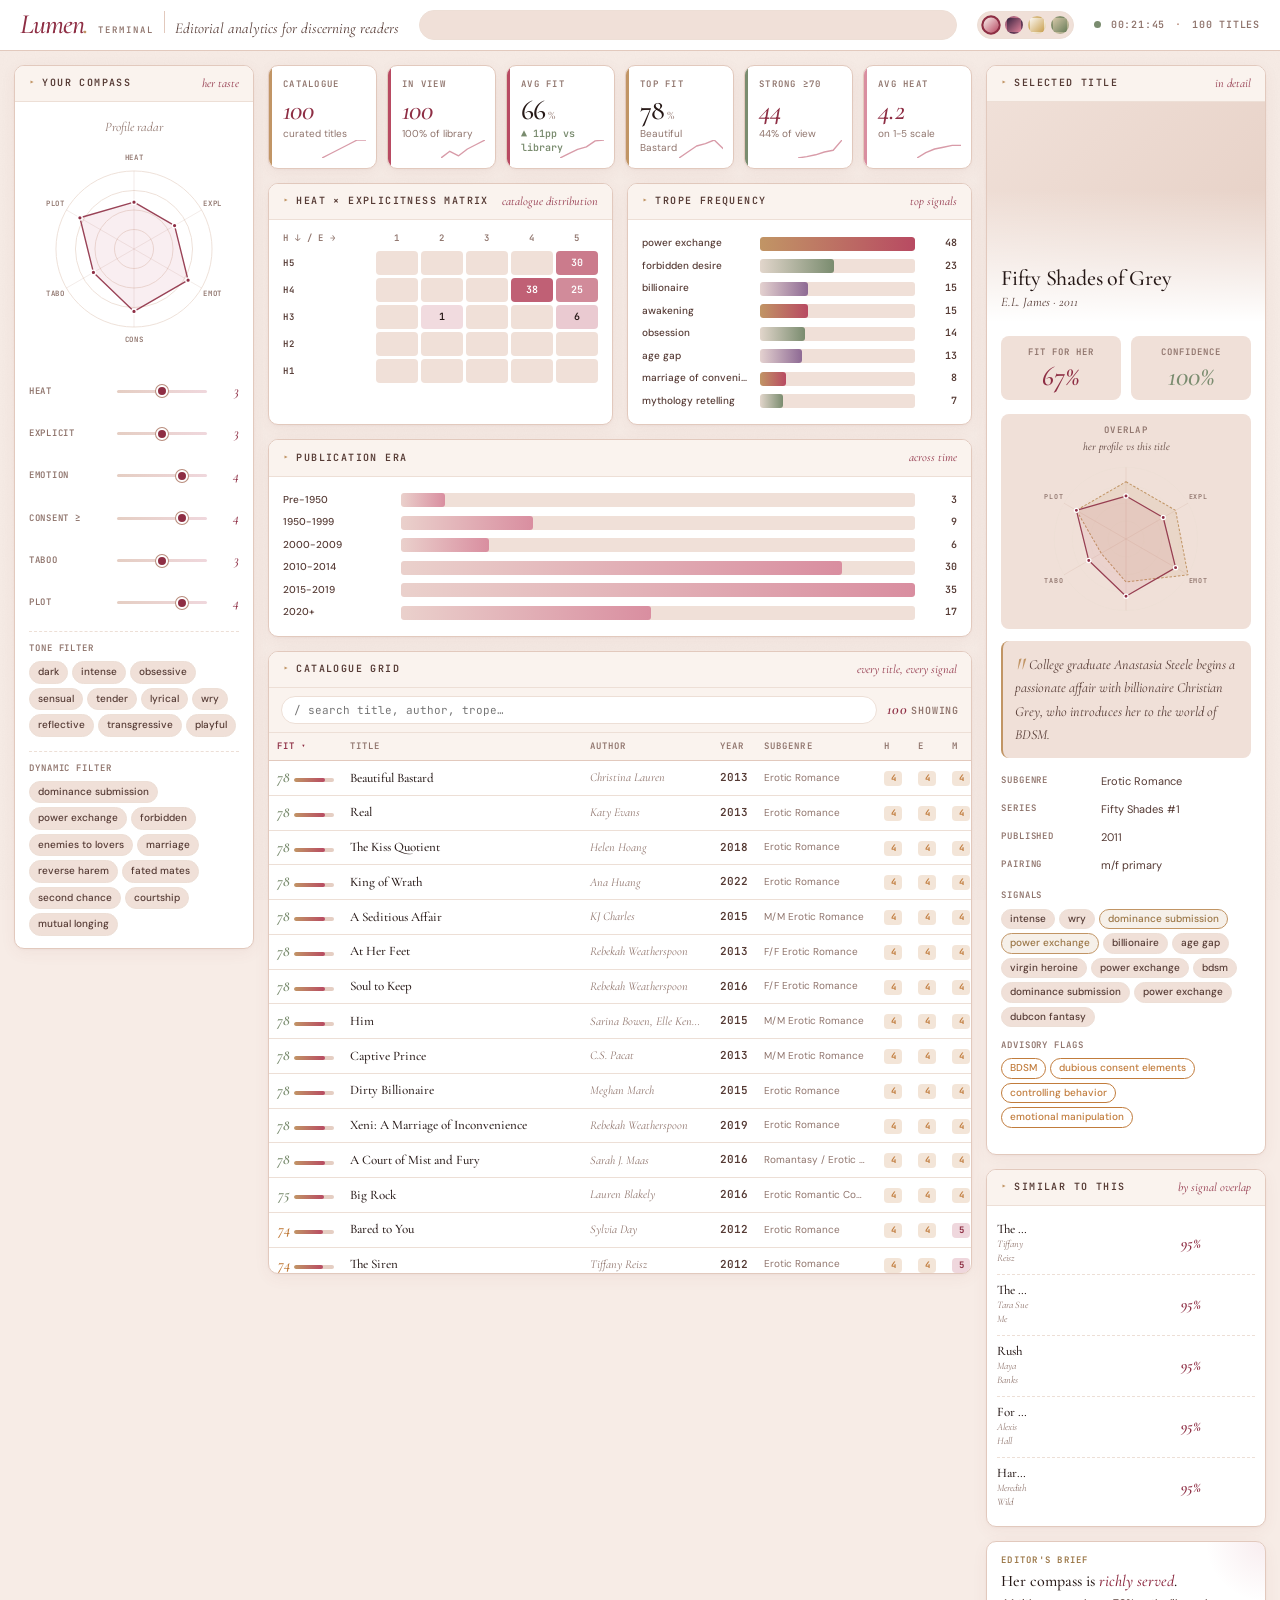
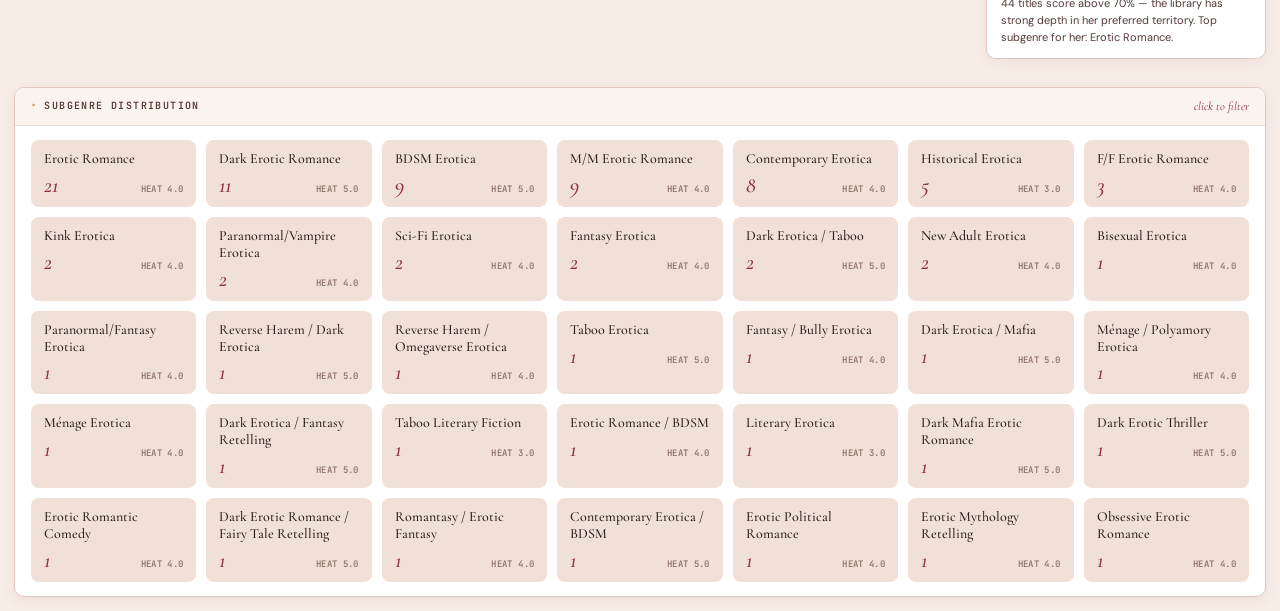
==== commit 6672f5ce: "Make terminal read catalog override from localStorage lumen_terminal.html was hardcoded to its own e" ====
--- a/lumen_terminal.html
+++ b/lumen_terminal.html
@@ -1384,7 +1384,44 @@
    LUMEN TERMINAL — Dashboard engine
    ========================================================= */
 
-const BOOKS = JSON.parse(document.getElementById('bookData').textContent);
+function mapCatalogBook(b) {
+  return {
+    id:           b.id,
+    title:        b.title        || '',
+    author:       b.author       || '',
+    year:         b.year         || null,
+    series:       b.series       || null,
+    subgenre:     b.subgenre     || b.category || '',
+    short_summary: b.description || b.short_summary || b.fit_notes || '',
+    fit_notes:    b.fit_notes    || '',
+    cover_url:    b.thumbnail    || b.cover_url || null,
+    heat:         b.heat_level          || b.heat     || 3,
+    explicit:     b.explicit_level      || b.explicit  || 3,
+    emotion:      b.emotional_intensity || b.emotion   || 3,
+    consent:      b.consent_clarity     || b.consent   || 3,
+    taboo:        b.taboo_tolerance     || b.taboo     || 3,
+    plot:         b.plot_weight         || b.plot      || 3,
+    tone:         b.tone                || [],
+    dynamic:      b.relationship_dynamic || b.dynamic  || [],
+    trope:        b.trope_tags          || b.trope     || [],
+    kink:         b.kink_tags           || b.kink      || [],
+    orientation:  b.orientation_tags    || b.orientation || [],
+    warnings:     b.content_warnings    || b.warnings  || []
+  };
+}
+
+function resolveCatalogBooks() {
+  const builtin = JSON.parse(document.getElementById('bookData').textContent);
+  try {
+    const raw = localStorage.getItem('lumen:catalog-override');
+    if (!raw) return builtin;
+    const parsed = JSON.parse(raw);
+    if (!parsed || !Array.isArray(parsed.books) || !parsed.books.length) return builtin;
+    return parsed.books.map(mapCatalogBook);
+  } catch (e) { return builtin; }
+}
+
+const BOOKS = resolveCatalogBooks();
 
 // Taste profile state
 const profile = {
@@ -1669,7 +1706,7 @@
 
   body.querySelectorAll('tr[data-id]').forEach(row => {
     row.addEventListener('click', () => {
-      selectedId = parseInt(row.dataset.id);
+      selectedId = row.dataset.id;
       renderGrid();
       renderDetail();
       renderSimilar();
@@ -1760,7 +1797,7 @@
   }).join('');
   document.querySelectorAll('.similar-item').forEach(el => {
     el.addEventListener('click', () => {
-      selectedId = parseInt(el.dataset.id);
+      selectedId = el.dataset.id;
       renderGrid(); renderDetail(); renderSimilar();
     });
   });
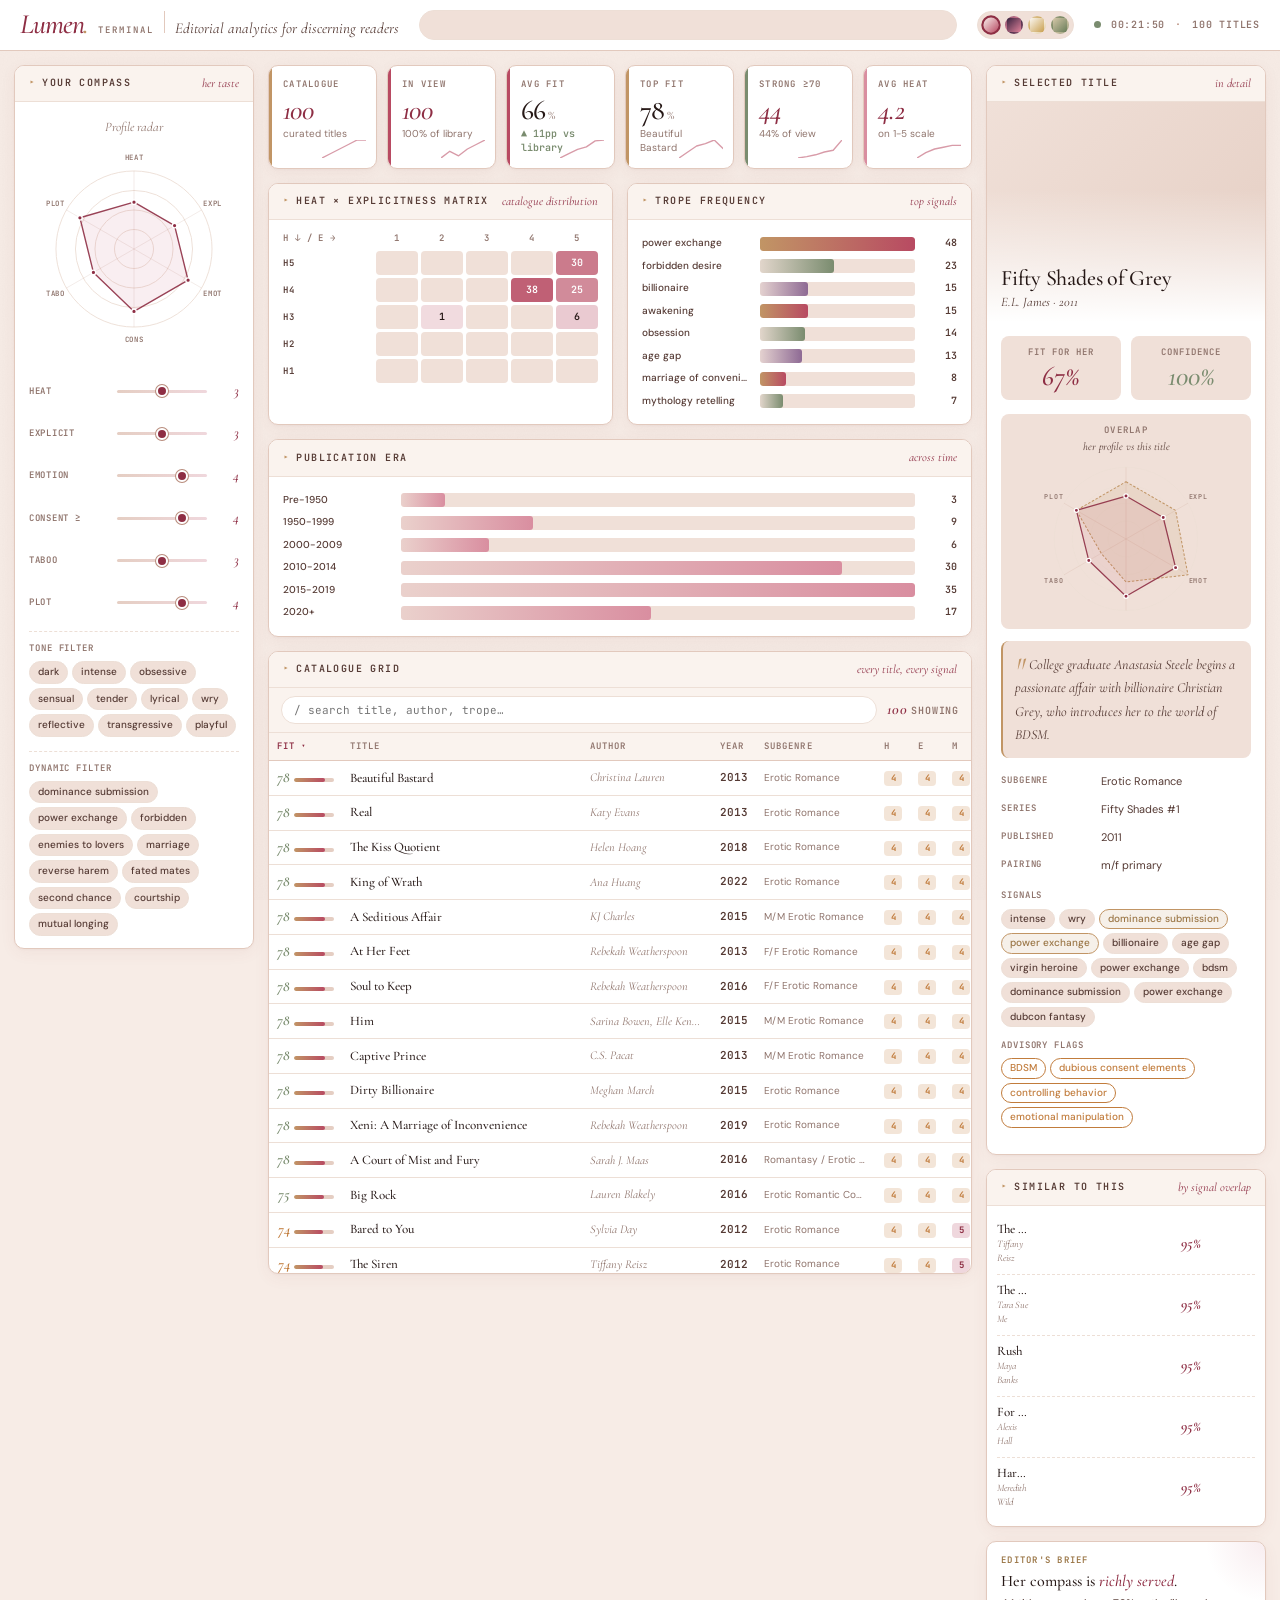
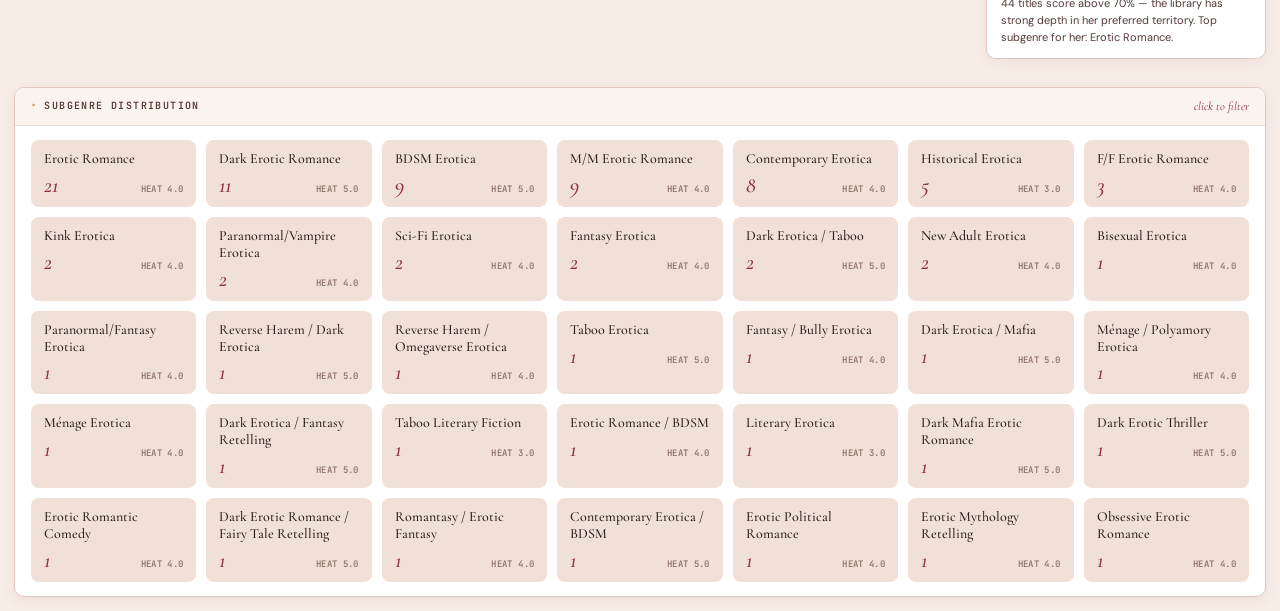
==== commit d734eec6: "Terminal: also read discovered books from lumen:v1 The previous fix only read from lumen:catalog-ove" ====
--- a/lumen_terminal.html
+++ b/lumen_terminal.html
@@ -1412,13 +1412,39 @@
 
 function resolveCatalogBooks() {
   const builtin = JSON.parse(document.getElementById('bookData').textContent);
+  const seen = new Set(builtin.map(b => String(b.id)));
+  const merged = builtin.slice();
+
+  // Merge in any catalog override (applied via Settings → Curated catalog)
   try {
     const raw = localStorage.getItem('lumen:catalog-override');
-    if (!raw) return builtin;
-    const parsed = JSON.parse(raw);
-    if (!parsed || !Array.isArray(parsed.books) || !parsed.books.length) return builtin;
-    return parsed.books.map(mapCatalogBook);
-  } catch (e) { return builtin; }
+    if (raw) {
+      const parsed = JSON.parse(raw);
+      if (parsed && Array.isArray(parsed.books)) {
+        parsed.books.forEach(b => {
+          const mapped = mapCatalogBook(b);
+          if (!seen.has(String(mapped.id))) { merged.push(mapped); seen.add(String(mapped.id)); }
+        });
+      }
+    }
+  } catch (e) {}
+
+  // Merge in books from the main app's discovered/library state (lumen:v1)
+  try {
+    const raw = localStorage.getItem('lumen:v1');
+    if (raw) {
+      const state = JSON.parse(raw);
+      const discovered = Array.isArray(state && state.discovered) ? state.discovered : [];
+      discovered.forEach(b => {
+        if (!seen.has(String(b.id))) {
+          merged.push(mapCatalogBook(b));
+          seen.add(String(b.id));
+        }
+      });
+    }
+  } catch (e) {}
+
+  return merged.length > builtin.length ? merged : (merged.length ? merged : builtin);
 }
 
 const BOOKS = resolveCatalogBooks();
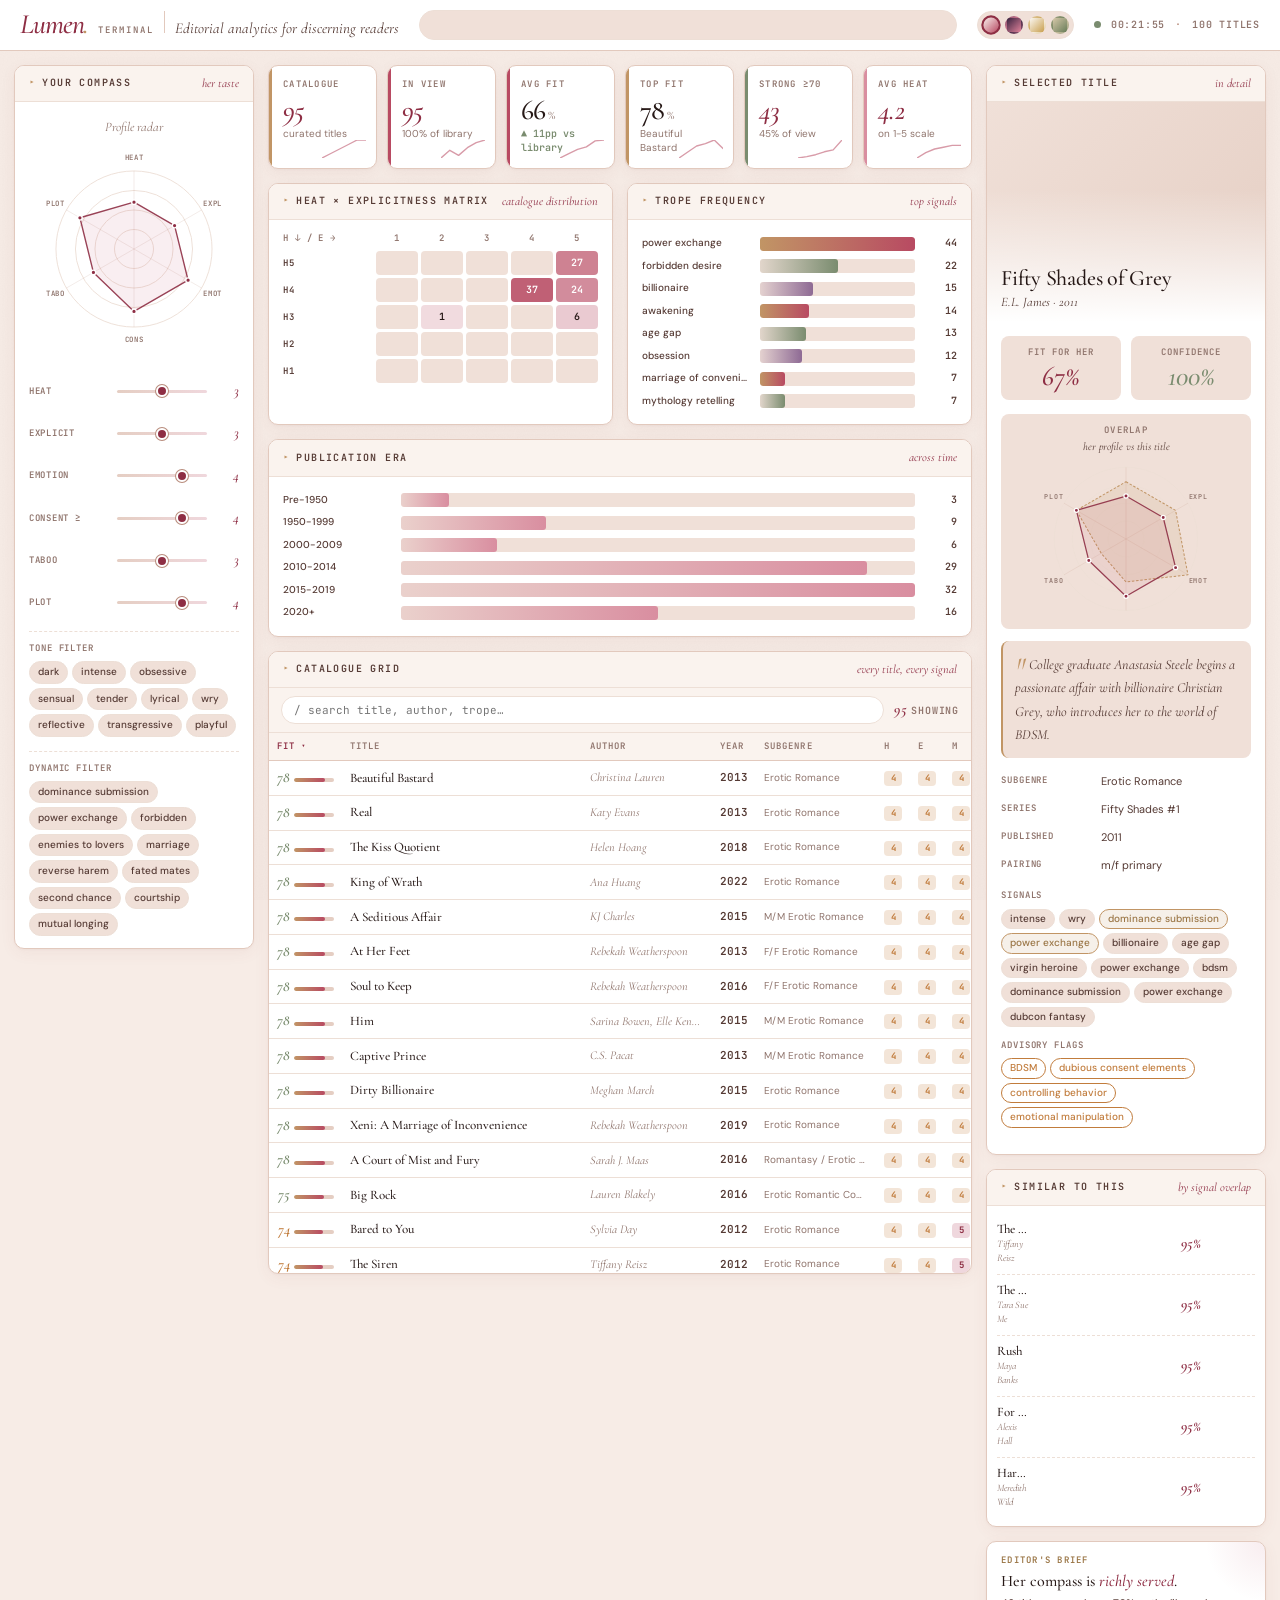
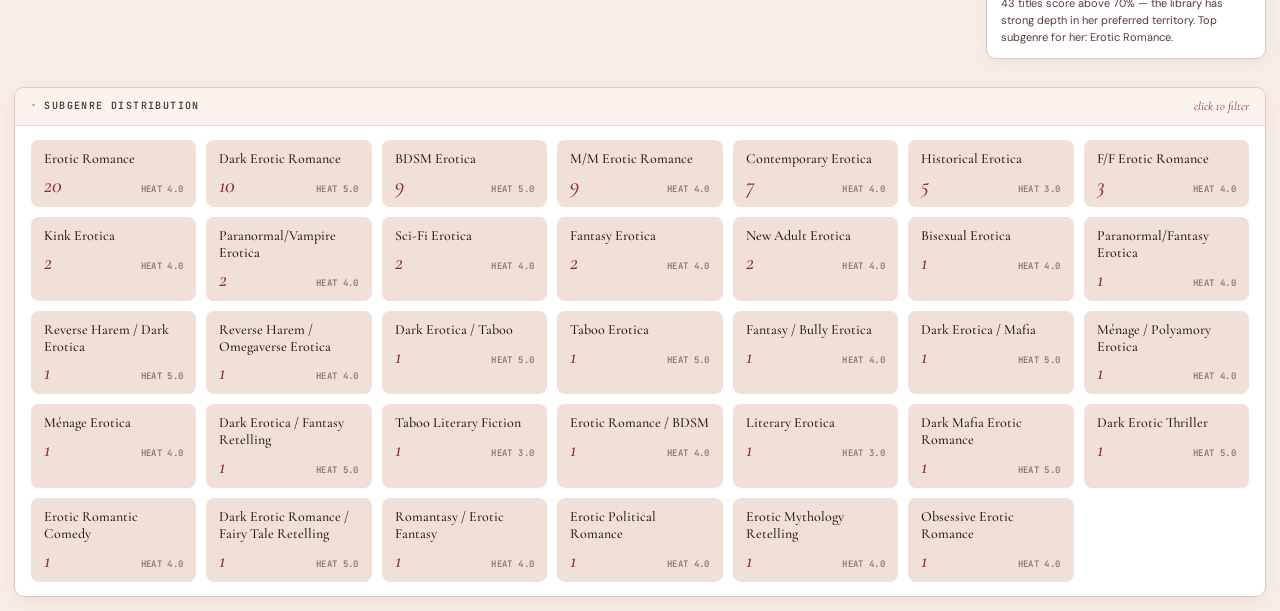
==== commit 778afd7b: "Exclude books without a cover from all library views https://claude.ai/code/session_01UVQiTzakPPYcRu" ====
--- a/lumen_terminal.html
+++ b/lumen_terminal.html
@@ -1444,7 +1444,8 @@
     }
   } catch (e) {}
 
-  return merged.length > builtin.length ? merged : (merged.length ? merged : builtin);
+  const withCovers = merged.filter(b => b.cover_url);
+  return withCovers.length ? withCovers : [];
 }
 
 const BOOKS = resolveCatalogBooks();
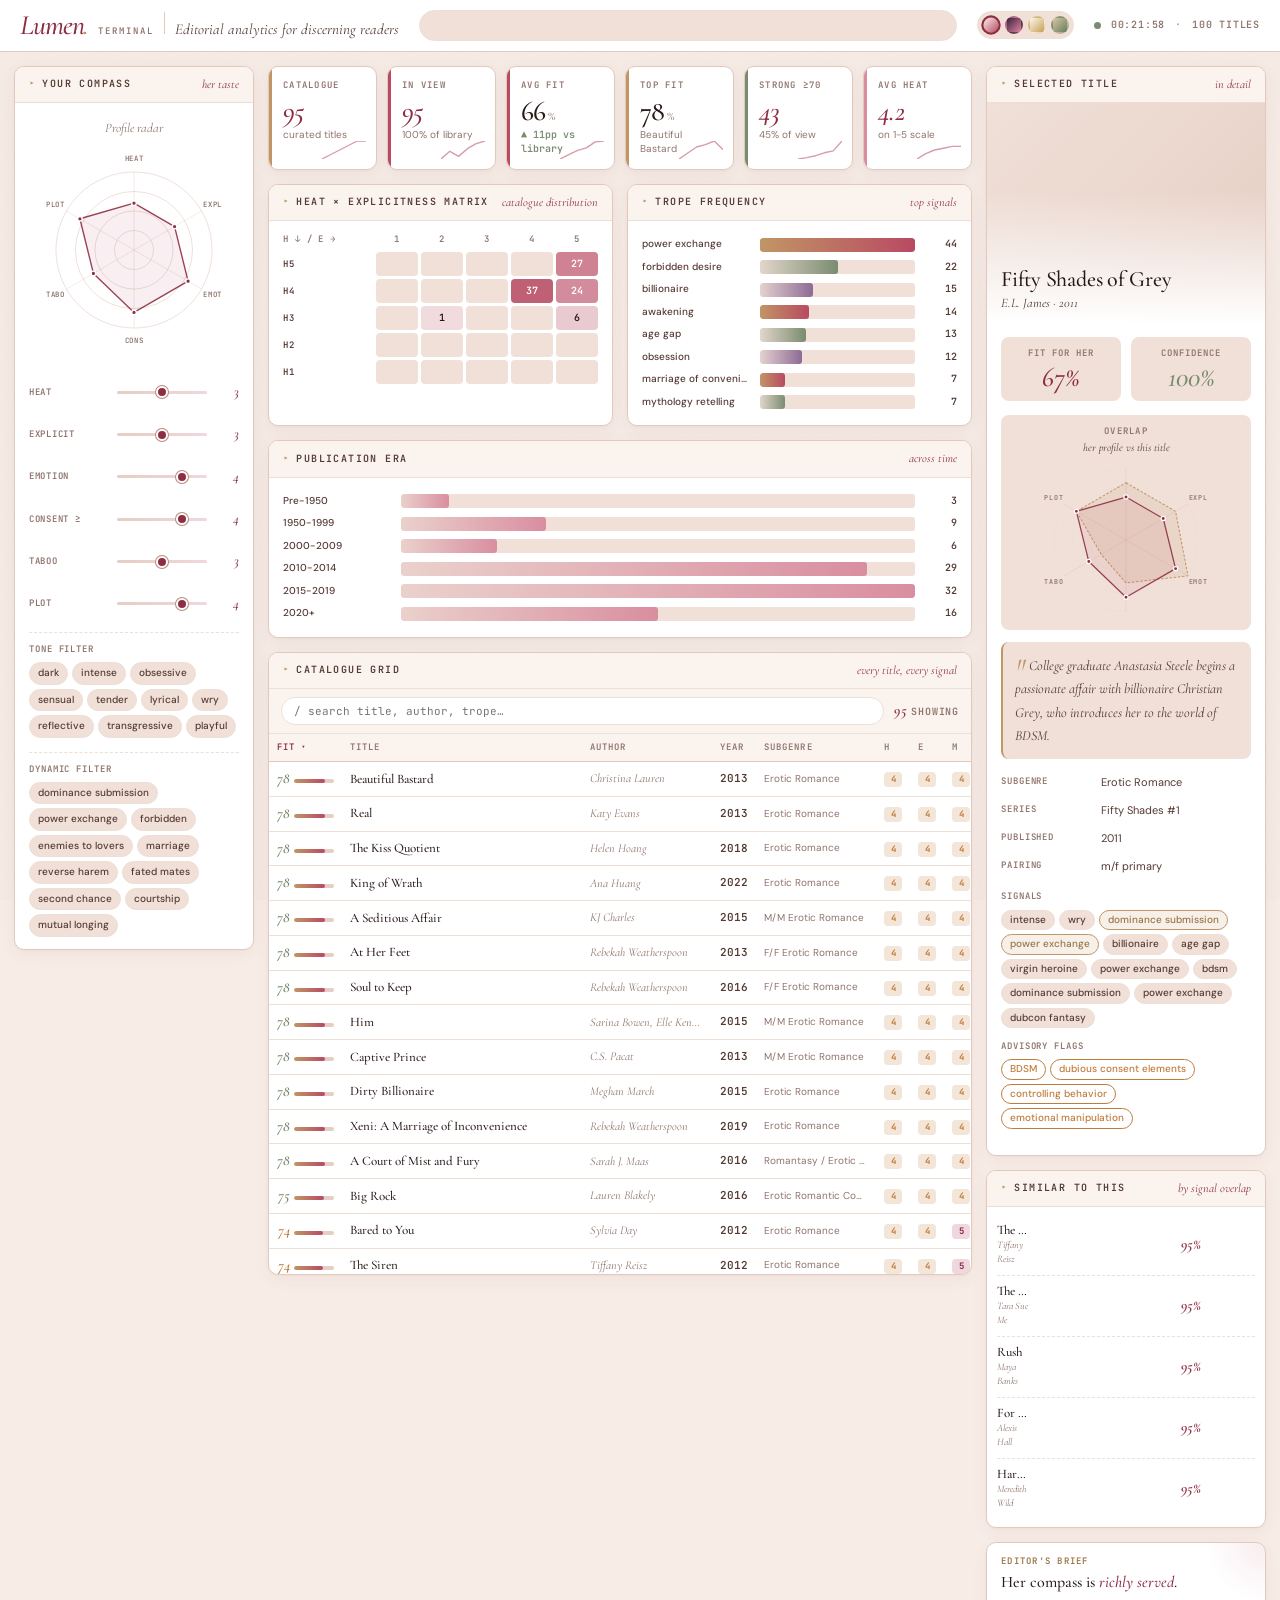
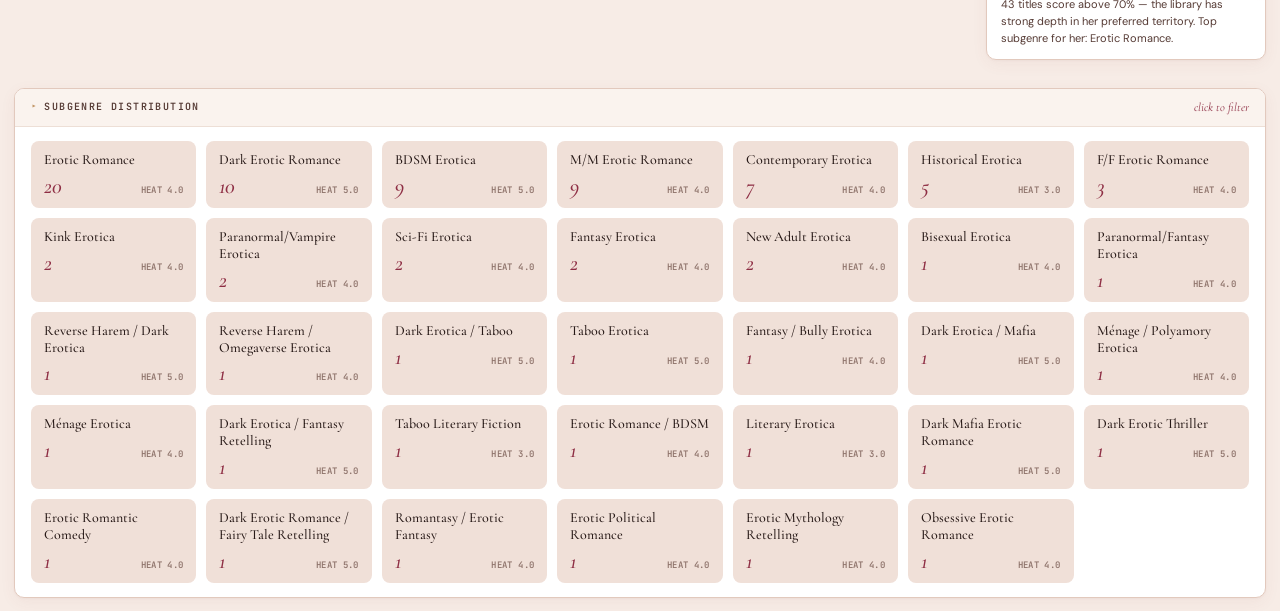
==== commit dbcbc9d8: "Ticker: show Title · fit% · top trope instead of stock-style abbreviations Replaces the cryptic init" ====
--- a/lumen_terminal.html
+++ b/lumen_terminal.html
@@ -194,14 +194,13 @@
   padding: 0 28px;
   border-right: 1px solid var(--border-faint);
 }
-.ticker-symbol {
+.ticker-title {
   color: var(--accent-deep);
   font-weight: 600;
   margin-right: 6px;
 }
 .ticker-val { color: var(--text); font-weight: 500; }
-.ticker-delta { color: var(--sage); margin-left: 4px; }
-.ticker-delta.neg { color: var(--warn); }
+.ticker-trope { color: var(--sage); margin-left: 6px; font-style: italic; font-weight: 400; }
 
 /* Theme switcher */
 .theme-switcher {
@@ -1865,13 +1864,11 @@
 function renderTicker() {
   const scored = BOOKS.map(b => ({ ...b, ...scoreBook(b) })).sort((a, b) => b.fit - a.fit);
   const items = scored.slice(0, 12).map(b => {
-    const delta = Math.floor(Math.random() * 12 - 3);
-    const sign = delta >= 0 ? '+' : '';
-    const cls = delta >= 0 ? '' : 'neg';
+    const topTrope = (b.trope_tags || b.trope || [])[0] || "";
     return `<span class="ticker-item">
-      <span class="ticker-symbol">${(b.title.split(' ').map(w => w[0]).join('') + b.author.split(' ').map(w => w[0]).join('')).toUpperCase().slice(0,4)}</span>
+      <span class="ticker-title">${b.title}</span>
       <span class="ticker-val">${b.fit}%</span>
-      <span class="ticker-delta ${cls}">${sign}${delta}</span>
+      ${topTrope ? `<span class="ticker-trope">${topTrope}</span>` : ""}
     </span>`;
   });
   // Duplicate for seamless loop
